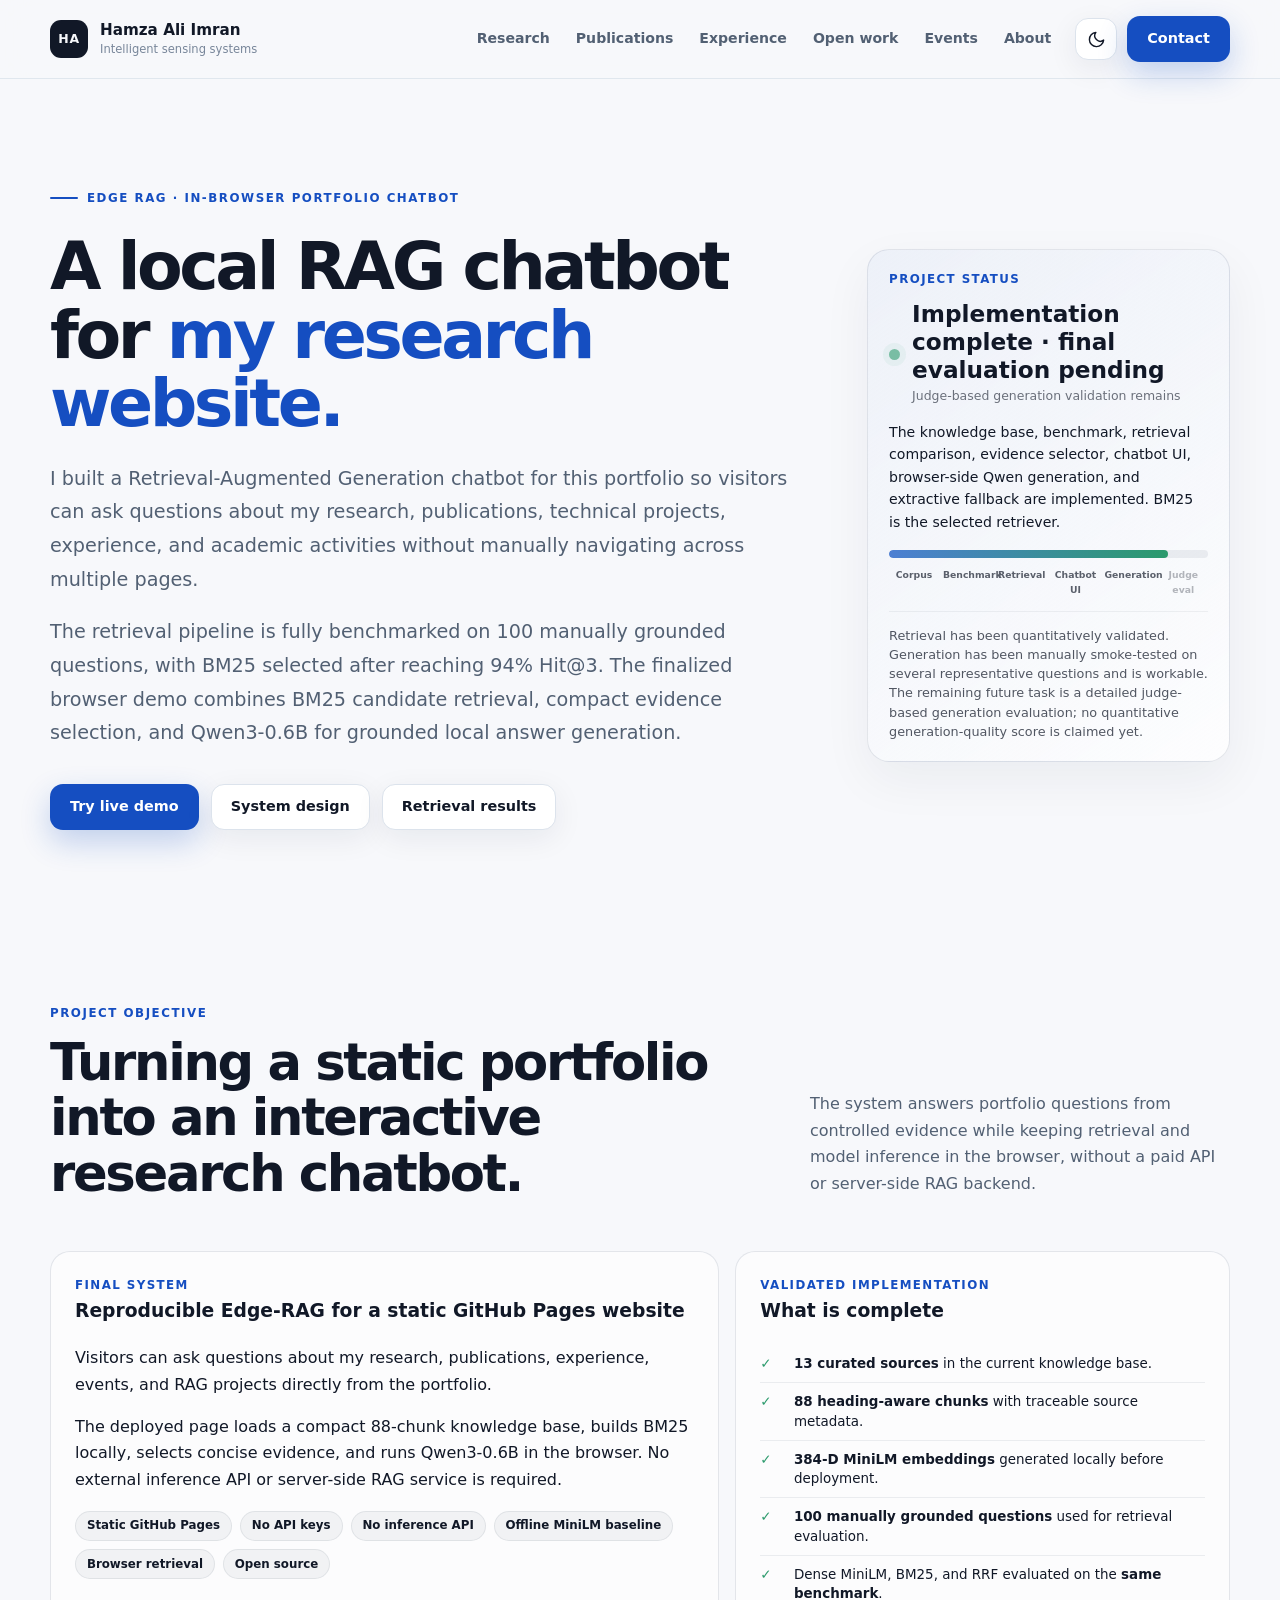
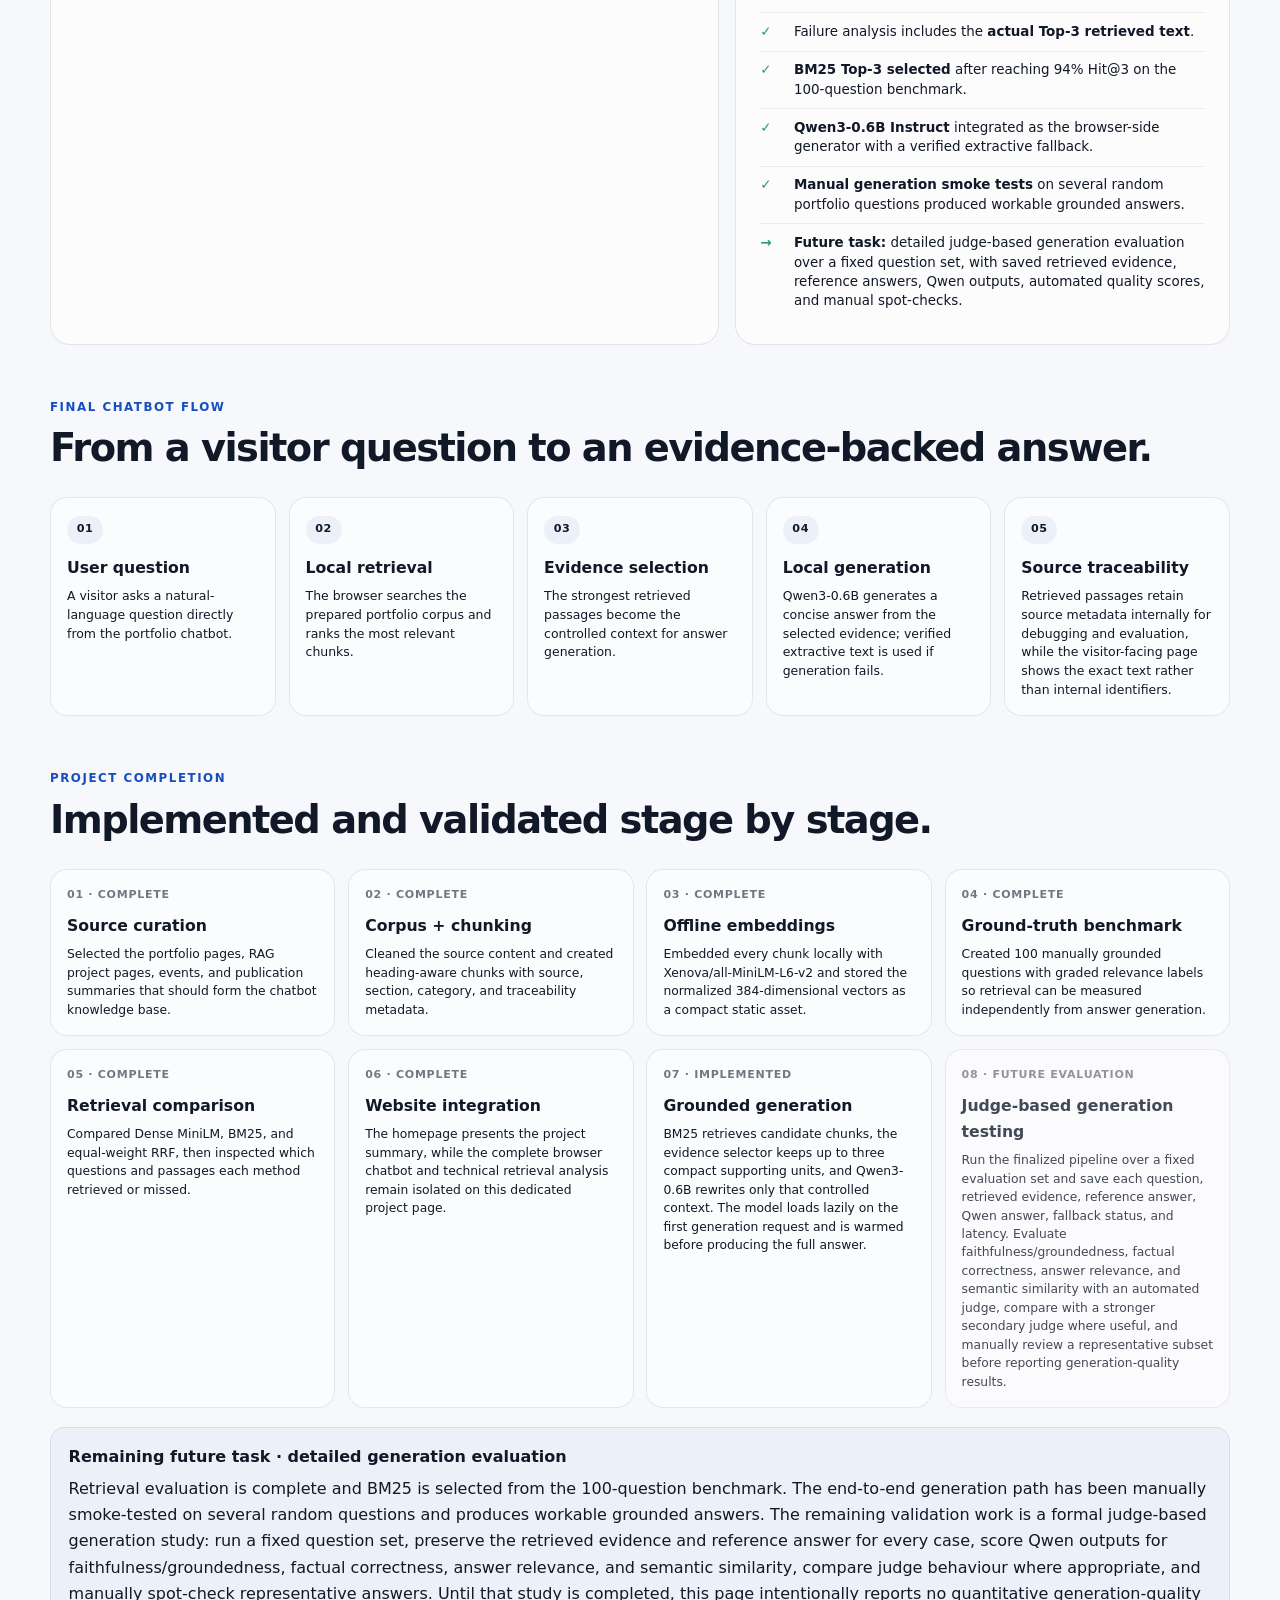
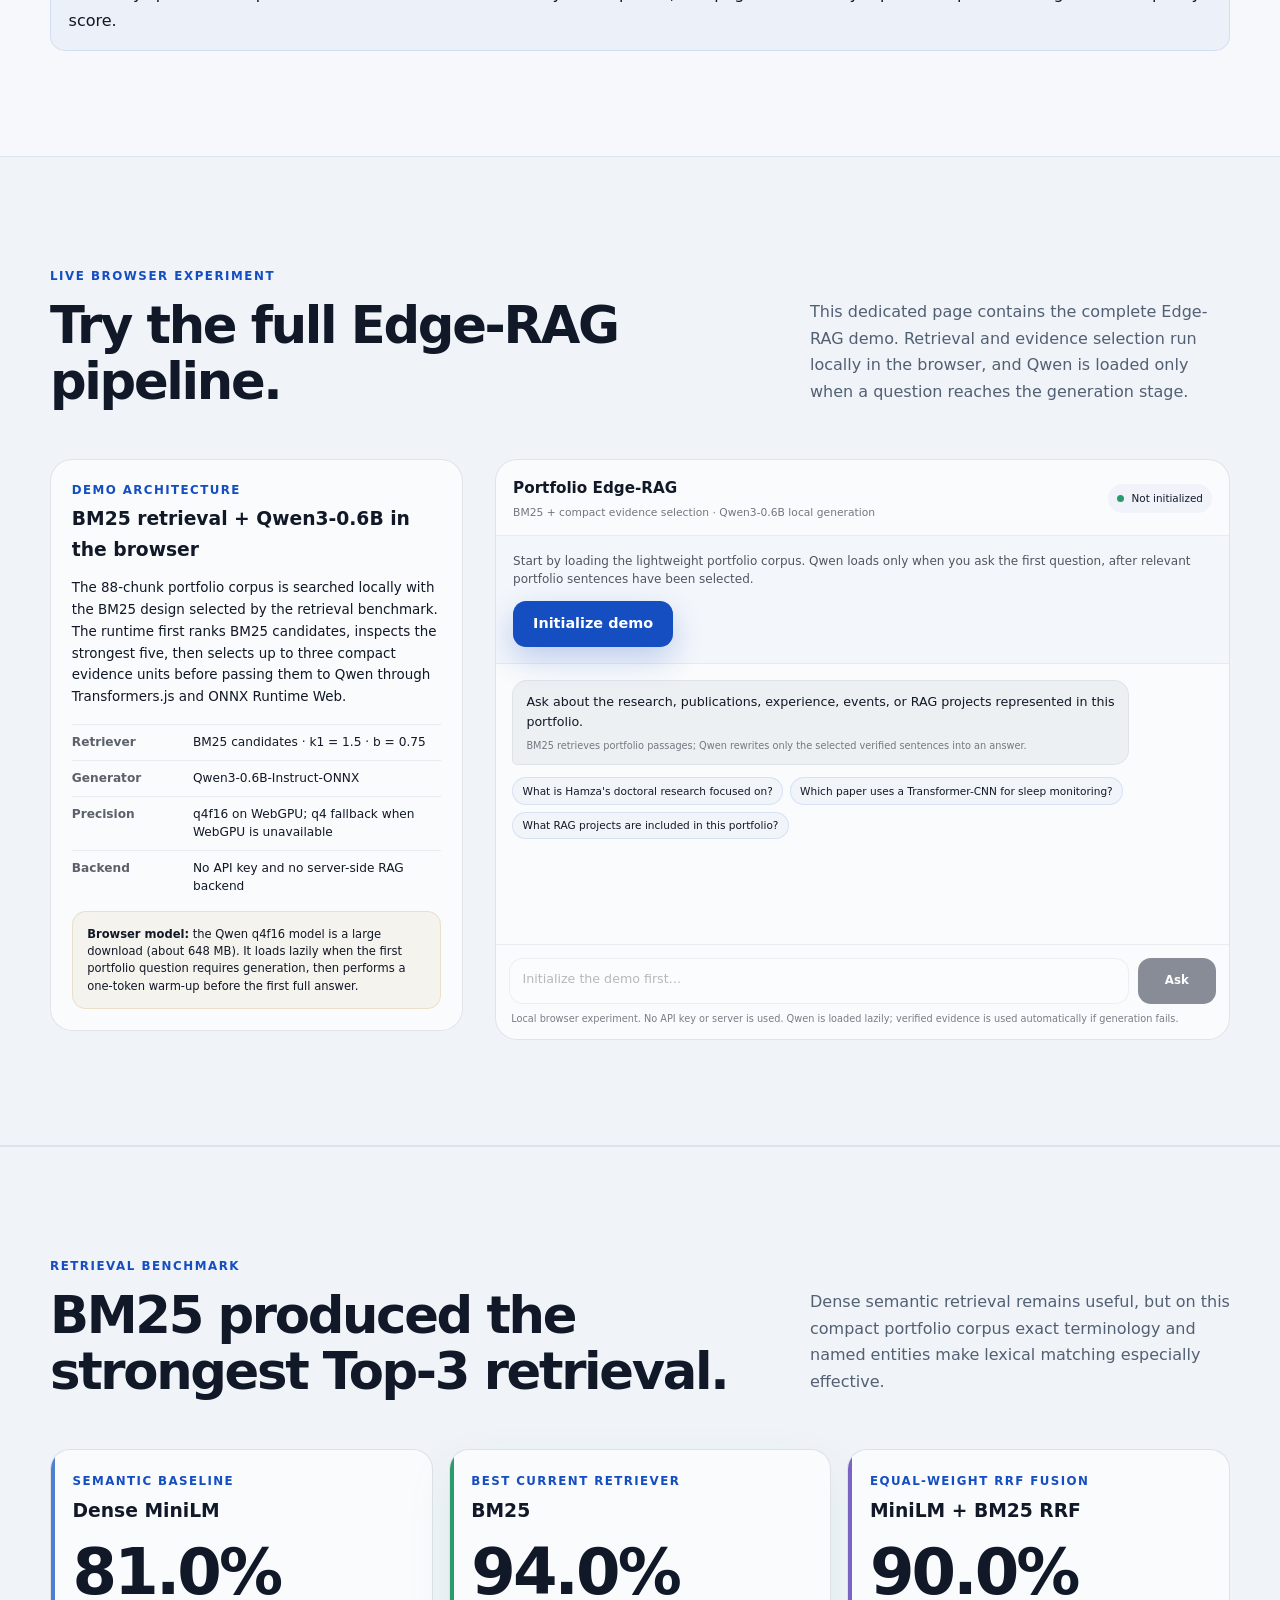
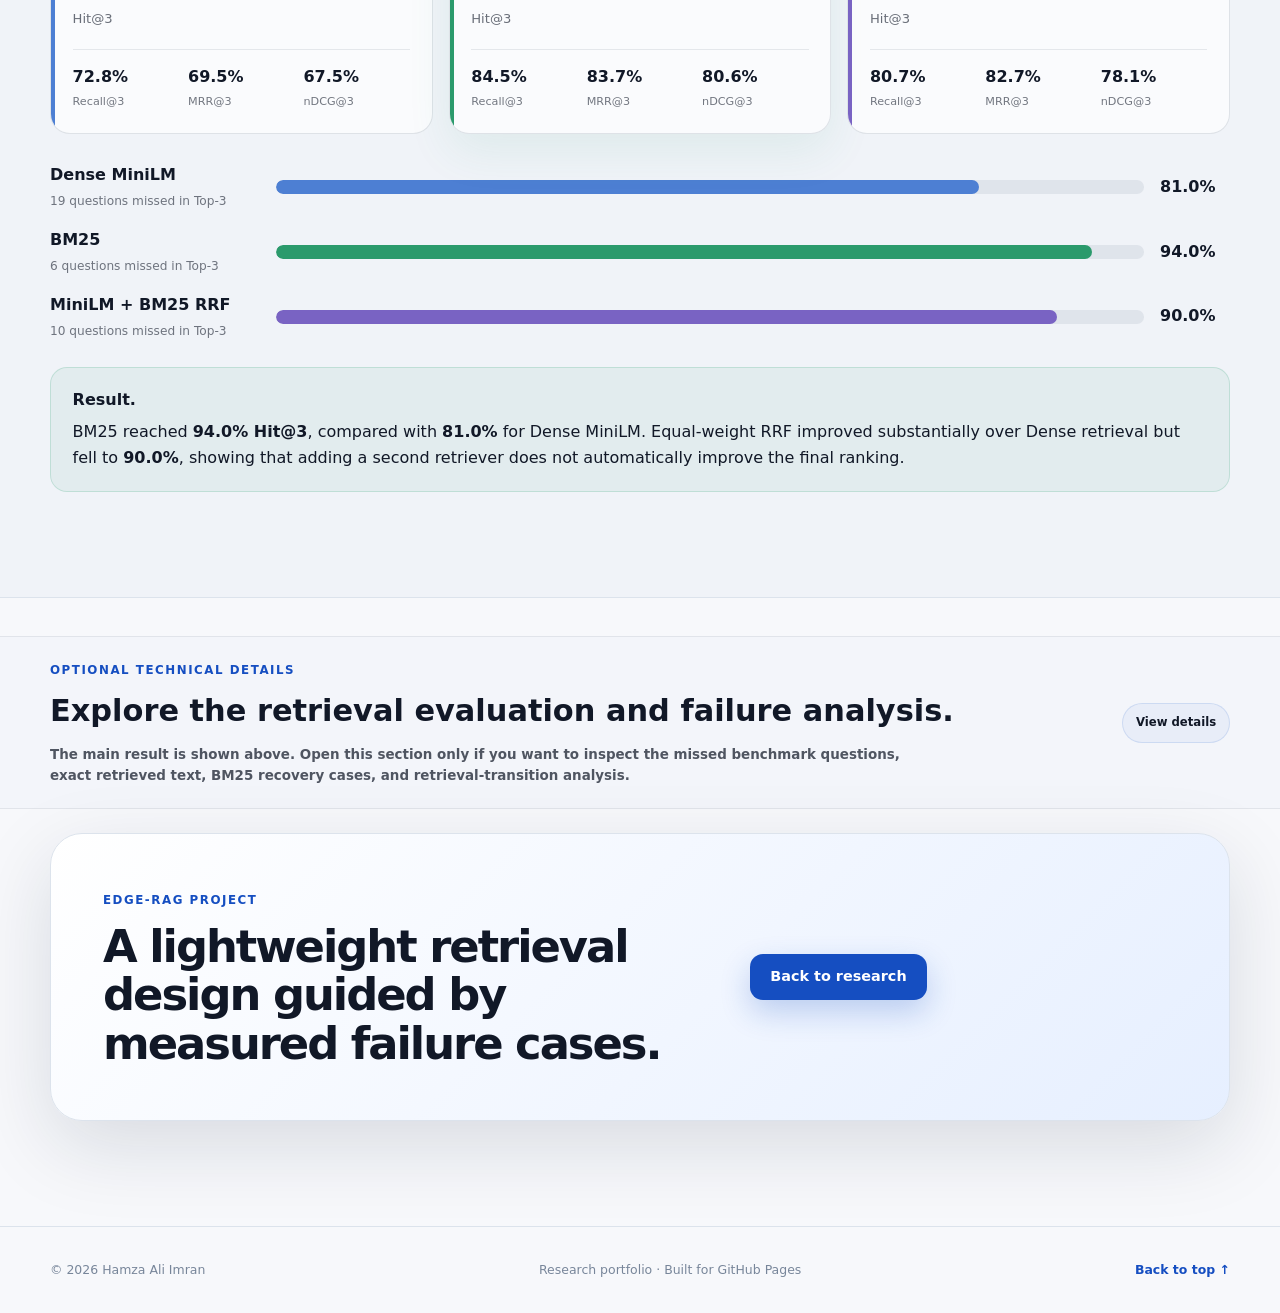
==== edge-rag-chatbot.html @ 43c34d1a "edgerag project added with data" ====
<!doctype html>
<html lang="en" data-theme="light">
<head>
  <meta charset="utf-8">
  <meta name="viewport" content="width=device-width, initial-scale=1">

  <title>Edge-RAG Portfolio Chatbot — Hamza Ali Imran</title>
  <meta name="description" content="A browser-local Edge-RAG portfolio chatbot using evaluated BM25 retrieval, compact evidence selection, and Qwen3-0.6B generation.">
  <meta name="author" content="Hamza Ali Imran">
  <meta name="theme-color" content="#f7f8fb">

  <link rel="stylesheet" href="assets/style.css">

  <script>
    (function () {
      try {
        const saved = localStorage.getItem('portfolio-theme');
        const preferred = window.matchMedia('(prefers-color-scheme: dark)').matches ? 'dark' : 'light';
        document.documentElement.dataset.theme = saved || preferred;
      } catch (_) {}
    })();
  </script>

  <style>
    .eval-hero {
      padding-top: clamp(4.5rem, 8vw, 7rem);
      padding-bottom: clamp(3rem, 5vw, 5rem);
    }

    .eval-hero-grid {
      display: grid;
      grid-template-columns: minmax(0, 1.4fr) minmax(250px, .6fr);
      gap: clamp(2rem, 5vw, 5rem);
      align-items: end;
    }

    .eval-hero h1 {
      max-width: 900px;
    }

    .snapshot-card {
      padding: 1.4rem;
      border: 1px solid rgba(112,125,145,.2);
      border-radius: 22px;
      background: rgba(255,255,255,.6);
    }

    [data-theme="dark"] .snapshot-card,
    [data-theme="dark"] .eval-card,
    [data-theme="dark"] .miss-card,
    [data-theme="dark"] .transition-card {
      background: rgba(255,255,255,.035);
      border-color: rgba(255,255,255,.1);
    }

    .snapshot-card strong {
      display: block;
      font-size: clamp(2.5rem, 5vw, 4.2rem);
      line-height: 1;
      margin: .45rem 0;
    }

    .snapshot-card p {
      margin-bottom: 0;
    }

    .eval-grid {
      display: grid;
      grid-template-columns: repeat(3, minmax(0, 1fr));
      gap: 1rem;
      margin-top: 1.5rem;
    }

    .eval-card {
      position: relative;
      padding: 1.35rem;
      border: 1px solid rgba(112,125,145,.2);
      border-radius: 20px;
      background: rgba(255,255,255,.67);
      overflow: hidden;
    }

    .eval-card::before {
      content: "";
      position: absolute;
      left: 0;
      top: 0;
      bottom: 0;
      width: 4px;
      background: var(--accent);
    }

    .eval-card.best-system {
      box-shadow: 0 18px 45px rgba(43,154,108,.09);
    }

    .eval-card h3 {
      margin: .3rem 0 .85rem;
    }

    .main-score {
      font-size: clamp(2.6rem, 5vw, 4.2rem);
      line-height: 1;
      font-weight: 800;
      letter-spacing: -.045em;
    }

    .main-score-label {
      margin-top: .25rem;
      font-size: .82rem;
      opacity: .62;
    }

    .mini-metrics {
      display: grid;
      grid-template-columns: repeat(3, 1fr);
      gap: .55rem;
      margin-top: 1.2rem;
      padding-top: .85rem;
      border-top: 1px solid rgba(112,125,145,.16);
    }

    .mini-metrics strong,
    .mini-metrics span {
      display: block;
    }

    .mini-metrics span {
      margin-top: .15rem;
      font-size: .7rem;
      opacity: .58;
    }

    .result-bars {
      margin-top: 1.8rem;
      display: grid;
      gap: 1rem;
    }

    .result-bar-row {
      display: grid;
      grid-template-columns: 210px 1fr 70px;
      gap: 1rem;
      align-items: center;
    }

    .result-bar-row > div:first-child strong,
    .result-bar-row > div:first-child span {
      display: block;
    }

    .result-bar-row > div:first-child span {
      font-size: .76rem;
      opacity: .58;
      margin-top: .15rem;
    }

    .result-track {
      height: 14px;
      border-radius: 999px;
      overflow: hidden;
      background: rgba(112,125,145,.13);
    }

    .result-fill {
      height: 100%;
      border-radius: inherit;
    }

    .finding {
      margin-top: 1.6rem;
      padding: 1.2rem 1.35rem;
      border-radius: 17px;
      background: rgba(43,154,108,.07);
      border: 1px solid rgba(43,154,108,.18);
    }

    .finding strong {
      display: block;
      margin-bottom: .35rem;
    }

    .miss-grid {
      display: grid;
      grid-template-columns: repeat(3, minmax(0, 1fr));
      gap: 1rem;
      margin-top: 1.5rem;
    }

    .miss-card {
      border: 1px solid rgba(112,125,145,.18);
      border-radius: 18px;
      padding: 1.15rem;
      background: rgba(255,255,255,.58);
    }

    .miss-card h3 {
      margin: .2rem 0 .25rem;
    }

    .miss-count {
      font-size: 2.2rem;
      font-weight: 800;
      line-height: 1;
      margin: .5rem 0;
    }

    details {
      margin-top: .9rem;
    }

    summary {
      cursor: pointer;
      font-weight: 700;
      font-size: .84rem;
    }

    .question-list {
      list-style: none;
      margin: .85rem 0 0;
      padding: 0;
    }

    .question-list li {
      display: grid;
      grid-template-columns: 48px 1fr;
      gap: .55rem;
      padding: .65rem 0;
      border-top: 1px solid rgba(112,125,145,.14);
      font-size: .8rem;
      line-height: 1.45;
    }

    .qid {
      font-weight: 800;
      opacity: .68;
    }

    .transition-grid {
      display: grid;
      grid-template-columns: repeat(3, minmax(0, 1fr));
      gap: 1rem;
      margin-top: 1.5rem;
    }

    .transition-card {
      border: 1px solid rgba(112,125,145,.18);
      border-radius: 18px;
      padding: 1.2rem;
      background: rgba(255,255,255,.58);
    }

    .transition-card h3 {
      margin: .2rem 0 .35rem;
    }

    .transition-number {
      font-size: 2.4rem;
      font-weight: 800;
      line-height: 1;
      margin: .6rem 0;
    }

    .transition-card > p {
      font-size: .84rem;
    }

    .compact-list {
      list-style: none;
      margin: .9rem 0 0;
      padding: 0;
    }

    .compact-list li {
      padding: .62rem 0;
      border-top: 1px solid rgba(112,125,145,.14);
      font-size: .79rem;
      line-height: 1.42;
    }

    .compact-list .qid {
      display: inline-block;
      min-width: 46px;
    }

    .all-missed {
      margin-top: 1.2rem;
      padding: 1rem 1.15rem;
      border-radius: 16px;
      border: 1px solid rgba(190,70,80,.18);
      background: rgba(190,70,80,.055);
    }

    .all-missed strong {
      display: block;
      margin-bottom: .45rem;
    }

    @media (max-width: 950px) {
      .eval-hero-grid,
      .eval-grid,
      .miss-grid,
      .transition-grid {
        grid-template-columns: 1fr;
      }
    }

    @media (max-width: 700px) {
      .result-bar-row {
        grid-template-columns: 120px 1fr 58px;
        gap: .6rem;
      }

      .mini-metrics {
        grid-template-columns: 1fr 1fr 1fr;
      }
    }

    .project-overview-grid {
      display: grid;
      grid-template-columns: minmax(0, 1.25fr) minmax(280px, .75fr);
      gap: 1rem;
      margin-top: 1.5rem;
    }

    .project-overview-card,
    .project-status-card {
      border: 1px solid rgba(112,125,145,.18);
      border-radius: 20px;
      padding: 1.3rem;
      background: rgba(255,255,255,.6);
    }

    [data-theme="dark"] .project-overview-card,
    [data-theme="dark"] .project-status-card,
    [data-theme="dark"] .workflow-step {
      background: rgba(255,255,255,.035);
      border-color: rgba(255,255,255,.1);
    }

    .project-overview-card h3,
    .project-status-card h3 {
      margin-top: .15rem;
    }

    .project-tags {
      display: flex;
      flex-wrap: wrap;
      gap: .45rem;
      margin-top: 1rem;
    }

    .project-tags span {
      padding: .38rem .62rem;
      border-radius: 999px;
      background: rgba(112,125,145,.09);
      border: 1px solid rgba(112,125,145,.13);
      font-size: .76rem;
      font-weight: 700;
    }

    .architecture-flow {
      display: grid;
      gap: .7rem;
      margin-top: 1rem;
    }

    .architecture-flow div {
      display: grid;
      grid-template-columns: 28px 1fr;
      gap: .7rem;
      align-items: start;
    }

    .architecture-flow span:first-child {
      display: grid;
      place-items: center;
      width: 28px;
      height: 28px;
      border-radius: 50%;
      background: rgba(77,127,211,.10);
      font-size: .75rem;
      font-weight: 800;
    }

    .architecture-flow strong,
    .architecture-flow small {
      display: block;
    }

    .architecture-flow small {
      margin-top: .15rem;
      opacity: .62;
      line-height: 1.45;
    }

    .workflow {
      display: grid;
      grid-template-columns: repeat(5, minmax(0, 1fr));
      gap: .75rem;
      margin-top: 1.5rem;
    }

    .workflow-step {
      position: relative;
      border: 1px solid rgba(112,125,145,.17);
      border-radius: 17px;
      padding: 1rem;
      background: rgba(255,255,255,.55);
      min-height: 150px;
    }

    .workflow-step .step-no {
      display: block;
      margin-bottom: .65rem;
      font-size: .72rem;
      font-weight: 800;
      letter-spacing: .07em;
      text-transform: uppercase;
      opacity: .55;
    }

    .workflow-step h3 {
      margin: 0 0 .45rem;
      font-size: 1rem;
    }

    .workflow-step p {
      margin: 0;
      font-size: .79rem;
      line-height: 1.5;
    }

    .workflow-step.current {
      border-color: rgba(43,154,108,.35);
      box-shadow: 0 12px 30px rgba(43,154,108,.06);
    }

    .status-list {
      list-style: none;
      padding: 0;
      margin: 1rem 0 0;
    }

    .status-list li {
      display: grid;
      grid-template-columns: 24px 1fr;
      gap: .6rem;
      padding: .55rem 0;
      border-top: 1px solid rgba(112,125,145,.13);
      font-size: .84rem;
      line-height: 1.45;
    }

    .status-list li:first-child {
      border-top: 0;
    }

    .status-check {
      font-weight: 800;
      color: #2b9a6c;
    }

    .next-step-note {
      margin-top: 1.2rem;
      padding: 1rem 1.1rem;
      border-radius: 15px;
      background: rgba(77,127,211,.06);
      border: 1px solid rgba(77,127,211,.16);
    }

    .next-step-note strong {
      display: block;
      margin-bottom: .3rem;
    }

    @media (max-width: 1000px) {
      .project-overview-grid {
        grid-template-columns: 1fr;
      }

      .workflow {
        grid-template-columns: 1fr 1fr;
      }
    }

    @media (max-width: 650px) {
      .workflow {
        grid-template-columns: 1fr;
      }
    }


    .question-analysis-item {
      display: block !important;
      padding: .75rem 0 !important;
    }

    .question-line {
      display: grid;
      grid-template-columns: 48px minmax(0, 1fr);
      gap: .55rem;
      align-items: start;
    }

    .retrieval-detail {
      margin: .55rem 0 0 48px;
    }

    .retrieval-detail > summary {
      font-size: .76rem;
      font-weight: 700;
      opacity: .72;
    }

    .retrieval-method-grid {
      display: grid;
      grid-template-columns: repeat(3, minmax(0, 1fr));
      gap: .55rem;
      margin-top: .65rem;
    }

    .retrieval-method {
      min-width: 0;
      padding: .65rem;
      border-radius: 12px;
      border: 1px solid rgba(112,125,145,.14);
      background: rgba(112,125,145,.035);
    }

    .retrieval-method > strong {
      display: block;
      margin-bottom: .35rem;
      font-size: .73rem;
    }

    .retrieved-row {
      display: grid;
      grid-template-columns: 24px minmax(0, 1fr);
      gap: .38rem;
      padding: .46rem 0;
      border-top: 1px solid rgba(112,125,145,.11);
      font-size: .69rem;
      line-height: 1.35;
    }

    .retrieved-row:first-of-type {
      border-top: 0;
    }

    .retrieved-row.relevant-chunk {
      background: rgba(43,154,108,.06);
      border-radius: 8px;
      padding-left: .3rem;
      padding-right: .3rem;
    }

    .retrieved-rank {
      font-weight: 800;
      opacity: .52;
    }

    .retrieved-row code {
      display: block;
      overflow-wrap: anywhere;
      font-family: ui-monospace, SFMono-Regular, Menlo, Monaco, Consolas, monospace;
      font-size: .67rem;
    }

    .retrieved-source {
      display: block;
      margin-top: .15rem;
      opacity: .55;
    }

    .chunk-relevance {
      grid-column: 2;
      display: block;
      margin-top: .18rem;
      color: #25855e;
      font-weight: 700;
      font-size: .64rem;
    }

    .chunk-not-relevant {
      color: inherit;
      opacity: .45;
      font-weight: 500;
    }

    [data-theme="dark"] .chunk-relevance:not(.chunk-not-relevant) {
      color: #78d5a7;
    }

    @media (max-width: 850px) {
      .retrieval-method-grid {
        grid-template-columns: 1fr;
      }
    }

    @media (max-width: 600px) {
      .retrieval-detail {
        margin-left: 0;
      }

      .question-line {
        grid-template-columns: 42px minmax(0, 1fr);
      }
    }


    /* Chatbot project overview: intentionally spacious to avoid overlap */
    .project-summary-grid {
      display: grid;
      grid-template-columns: minmax(0, 1.15fr) minmax(0, .85fr);
      gap: 1rem;
      margin-top: 1.5rem;
      align-items: stretch;
    }

    .project-summary-card {
      min-width: 0;
      overflow: hidden;
      border: 1px solid rgba(112,125,145,.18);
      border-radius: 20px;
      padding: clamp(1.15rem, 2vw, 1.5rem);
      background: rgba(255,255,255,.6);
    }

    [data-theme="dark"] .project-summary-card,
    [data-theme="dark"] .chatbot-flow-step,
    [data-theme="dark"] .progress-stage {
      background: rgba(255,255,255,.035);
      border-color: rgba(255,255,255,.1);
    }

    .project-summary-card h3,
    .project-summary-card p,
    .project-summary-card li,
    .chatbot-flow-step h3,
    .chatbot-flow-step p,
    .progress-stage h3,
    .progress-stage p {
      overflow-wrap: anywhere;
    }

    .chatbot-tags {
      display: flex !important;
      flex-wrap: wrap !important;
      align-items: flex-start;
      gap: .5rem !important;
      margin-top: 1.1rem;
      width: 100%;
    }

    .chatbot-tags span {
      display: inline-flex !important;
      width: auto !important;
      max-width: 100%;
      white-space: normal !important;
      overflow-wrap: anywhere;
      line-height: 1.25;
      padding: .42rem .68rem;
      border-radius: 999px;
      font-size: .74rem;
      font-weight: 700;
      background: rgba(112,125,145,.08);
      border: 1px solid rgba(112,125,145,.14);
    }

    .chatbot-flow-heading,
    .progress-heading {
      margin-top: 3rem;
    }

    .chatbot-flow {
      display: grid;
      grid-template-columns: repeat(5, minmax(0, 1fr));
      gap: .8rem;
      margin-top: 1.4rem;
    }

    .chatbot-flow-step {
      min-width: 0;
      border: 1px solid rgba(112,125,145,.17);
      border-radius: 17px;
      padding: 1rem;
      background: rgba(255,255,255,.55);
    }

    .flow-number {
      display: inline-flex;
      align-items: center;
      justify-content: center;
      min-width: 36px;
      height: 28px;
      padding: 0 .45rem;
      margin-bottom: .7rem;
      border-radius: 999px;
      background: rgba(77,127,211,.09);
      font-size: .7rem;
      font-weight: 800;
      letter-spacing: .05em;
    }

    .chatbot-flow-step h3 {
      margin: 0 0 .4rem;
      font-size: .98rem;
    }

    .chatbot-flow-step p {
      margin: 0;
      font-size: .78rem;
      line-height: 1.5;
    }

    .progress-timeline {
      display: grid;
      grid-template-columns: repeat(4, minmax(0, 1fr));
      gap: .8rem;
      margin-top: 1.4rem;
    }

    .progress-stage {
      min-width: 0;
      border: 1px solid rgba(112,125,145,.17);
      border-radius: 17px;
      padding: 1rem;
      background: rgba(255,255,255,.55);
    }

    .progress-stage > span {
      display: block;
      margin-bottom: .55rem;
      font-size: .69rem;
      font-weight: 800;
      letter-spacing: .065em;
      text-transform: uppercase;
      opacity: .58;
    }

    .progress-stage h3 {
      margin: 0 0 .4rem;
      font-size: .98rem;
    }

    .progress-stage p {
      margin: 0;
      font-size: .77rem;
      line-height: 1.5;
    }

    .progress-stage.current {
      border-color: rgba(43,154,108,.38);
      box-shadow: 0 12px 30px rgba(43,154,108,.06);
    }

    .progress-stage.current > span {
      color: #27895f;
      opacity: 1;
    }

    .progress-stage.next {
      opacity: .78;
    }

    @media (max-width: 1100px) {
      .chatbot-flow {
        grid-template-columns: repeat(3, minmax(0, 1fr));
      }

      .progress-timeline {
        grid-template-columns: repeat(2, minmax(0, 1fr));
      }
    }

    @media (max-width: 850px) {
      .project-summary-grid {
        grid-template-columns: 1fr;
      }

      .chatbot-flow {
        grid-template-columns: 1fr 1fr;
      }
    }

    @media (max-width: 580px) {
      .chatbot-flow,
      .progress-timeline {
        grid-template-columns: 1fr;
      }
    }


    .retrieved-context {
      grid-column: 2;
      margin-top: .35rem;
      padding: .6rem .65rem;
      border-radius: 9px;
      background: rgba(112,125,145,.055);
      border: 1px solid rgba(112,125,145,.10);
    }

    .retrieved-heading {
      display: block;
      margin-bottom: .15rem;
      font-size: .69rem;
      font-weight: 800;
      line-height: 1.35;
    }

    .retrieved-title {
      display: block;
      margin-bottom: .4rem;
      font-size: .62rem;
      opacity: .52;
      line-height: 1.35;
    }

    .retrieved-text {
      margin: 0;
      font-size: .69rem;
      line-height: 1.5;
      opacity: .82;
      overflow-wrap: anywhere;
    }

    .relevant-chunk .retrieved-context {
      background: rgba(43,154,108,.075);
      border-color: rgba(43,154,108,.16);
    }

    @media (max-width: 600px) {
      .retrieved-context {
        grid-column: 1 / -1;
      }
    }


    /* ---------------------------------------------------------
       Polished hero status panel
       --------------------------------------------------------- */
    .chatbot-status-panel {
      min-width: 0;
      align-self: stretch;
      display: flex;
      flex-direction: column;
      justify-content: center;
      padding: clamp(1.25rem, 2.2vw, 1.65rem);
      border: 1px solid rgba(112,125,145,.18);
      border-radius: 22px;
      background:
        linear-gradient(
          145deg,
          rgba(77,127,211,.055),
          rgba(255,255,255,.72)
        );
      box-shadow: 0 18px 50px rgba(18,29,48,.055);
    }

    [data-theme="dark"] .chatbot-status-panel {
      background:
        linear-gradient(
          145deg,
          rgba(77,127,211,.08),
          rgba(255,255,255,.025)
        );
      border-color: rgba(255,255,255,.1);
      box-shadow: none;
    }

    .chatbot-status-heading {
      display: flex;
      align-items: center;
      gap: .75rem;
      margin: .65rem 0 .9rem;
    }

    .chatbot-status-heading strong,
    .chatbot-status-heading span {
      display: block;
    }

    .chatbot-status-heading strong {
      font-size: clamp(1.15rem, 2vw, 1.45rem);
      line-height: 1.2;
    }

    .chatbot-status-heading span {
      margin-top: .15rem;
      font-size: .78rem;
      opacity: .6;
    }

    .status-dot {
      flex: 0 0 auto;
      width: 11px;
      height: 11px;
      border-radius: 50%;
      background: #2b9a6c;
      box-shadow: 0 0 0 6px rgba(43,154,108,.10);
    }

    .chatbot-status-panel > p {
      margin: 0;
      font-size: .88rem;
      line-height: 1.6;
    }

    .status-progress {
      height: 8px;
      margin-top: 1.05rem;
      border-radius: 999px;
      overflow: hidden;
      background: rgba(112,125,145,.12);
    }

    .status-progress-fill {
      display: block;
      width: 62%;
      height: 100%;
      border-radius: inherit;
      background: linear-gradient(90deg, #4d7fd3, #2b9a6c);
    }

    .status-route {
      display: grid;
      grid-template-columns: repeat(6, minmax(0, 1fr));
      gap: .25rem;
      margin-top: .55rem;
      font-size: .62rem;
      font-weight: 700;
      text-align: center;
      opacity: .68;
    }

    .status-route .status-next {
      opacity: .45;
    }

    .status-next-copy {
      margin-top: .85rem !important;
      padding-top: .85rem;
      border-top: 1px solid rgba(112,125,145,.14);
      font-size: .8rem !important;
      opacity: .72;
    }

    /* ---------------------------------------------------------
       Readable retrieval traces
       --------------------------------------------------------- */

    /* Let method blocks use the full page width rather than
       squeezing three long chunks into three tiny columns. */
    .retrieval-method-grid {
      display: grid !important;
      grid-template-columns: 1fr !important;
      gap: .9rem !important;
      margin-top: .8rem !important;
    }

    .retrieval-method {
      padding: 1rem 1.05rem !important;
      border-radius: 15px !important;
    }

    .retrieval-method > strong {
      font-size: .86rem !important;
      margin-bottom: .6rem !important;
    }

    /* Each rank becomes a spacious horizontal evidence card. */
    .retrieved-row {
      display: grid !important;
      grid-template-columns: 34px minmax(0, 1fr) auto !important;
      column-gap: .7rem !important;
      row-gap: .25rem !important;
      padding: .8rem 0 !important;
      font-size: .76rem !important;
      align-items: start !important;
    }

    .retrieved-rank {
      grid-column: 1;
      grid-row: 1 / span 3;
      display: flex;
      align-items: flex-start;
      justify-content: center;
      font-size: .78rem;
      padding-top: .05rem;
    }

    .retrieved-row > div:not(.retrieved-context) {
      grid-column: 2;
      min-width: 0;
    }

    .retrieved-row > .chunk-relevance {
      grid-column: 3 !important;
      grid-row: 1 !important;
      margin: 0 !important;
      white-space: nowrap;
      align-self: start;
      font-size: .67rem !important;
    }

    .retrieved-context {
      grid-column: 2 / 4 !important;
      width: 100%;
      margin-top: .25rem !important;
      padding: .8rem .9rem !important;
      border-radius: 11px !important;
    }

    .retrieved-heading {
      font-size: .82rem !important;
      margin-bottom: .16rem !important;
    }

    .retrieved-title {
      font-size: .68rem !important;
      margin-bottom: .5rem !important;
    }

    .retrieved-text {
      max-width: none !important;
      font-size: .82rem !important;
      line-height: 1.65 !important;
      opacity: .9 !important;
      letter-spacing: .002em;
    }

    .retrieved-row code {
      font-size: .72rem !important;
      line-height: 1.4;
    }

    .retrieved-source {
      font-size: .66rem;
      margin-top: .18rem !important;
    }

    /* The retrieval expansion itself should have breathing room. */
    .retrieval-detail {
      margin-top: .7rem !important;
    }

    .retrieval-detail > summary {
      display: inline-flex;
      align-items: center;
      gap: .35rem;
      padding: .42rem .62rem;
      border-radius: 999px;
      background: rgba(77,127,211,.06);
      border: 1px solid rgba(77,127,211,.13);
      font-size: .73rem !important;
      opacity: .82 !important;
    }

    .question-analysis-item {
      padding: .95rem 0 !important;
    }

    .question-line {
      line-height: 1.5;
    }

    /* Make the failure-analysis cards wider on desktop,
       because they contain long evidence traces. */
    .miss-grid,
    .transition-grid {
      grid-template-columns: 1fr !important;
      gap: 1rem !important;
    }

    .miss-card,
    .transition-card {
      padding: 1.25rem 1.35rem !important;
    }

    /* The initial three result cards stay three-column;
       only detailed evidence switches to full width. */

    @media (max-width: 900px) {
      .chatbot-status-panel {
        margin-top: .5rem;
      }

      .status-route {
        font-size: .58rem;
      }
    }

    @media (max-width: 680px) {
      .retrieved-row {
        grid-template-columns: 30px minmax(0, 1fr) !important;
      }

      .retrieved-row > .chunk-relevance {
        grid-column: 2 !important;
        grid-row: auto !important;
        white-space: normal;
      }

      .retrieved-context {
        grid-column: 1 / -1 !important;
      }

      .status-route {
        grid-template-columns: 1fr;
        text-align: left;
        gap: .15rem;
      }
    }


    /* Hero rendering fix: keep status panel inside the portfolio shell/grid */
    .eval-hero-grid {
      grid-template-columns: minmax(0, 1.35fr) minmax(320px, .65fr) !important;
      align-items: center !important;
    }

    .chatbot-status-panel {
      width: 100%;
      max-width: 430px;
      justify-self: end;
      align-self: center;
      padding: 1.25rem 1.3rem;
    }

    .chatbot-status-panel .status-route {
      font-size: .58rem;
    }

    .chatbot-status-panel .status-next-copy {
      line-height: 1.5;
    }

    @media (max-width: 950px) {
      .eval-hero-grid {
        grid-template-columns: 1fr !important;
      }

      .chatbot-status-panel {
        width: 100%;
        max-width: none;
        justify-self: stretch;
        margin-top: .75rem;
      }
    }


    /* ---------------------------------------------------------
       BM25 gain audit
       --------------------------------------------------------- */
    .bm25-transition-summary {
      display: grid;
      grid-template-columns: repeat(4, minmax(0, 1fr));
      gap: .8rem;
      margin-top: 1.4rem;
    }

    .bm25-transition-summary > div {
      padding: 1rem 1.05rem;
      border-radius: 16px;
      border: 1px solid rgba(112,125,145,.16);
      background: rgba(112,125,145,.04);
    }

    .bm25-transition-summary strong,
    .bm25-transition-summary span {
      display: block;
    }

    .bm25-transition-summary strong {
      font-size: clamp(1.8rem, 3vw, 2.7rem);
      line-height: 1;
    }

    .bm25-transition-summary span {
      margin-top: .35rem;
      font-size: .78rem;
      opacity: .65;
    }

    .bm25-transition-summary .positive {
      border-color: rgba(43,154,108,.28);
      background: rgba(43,154,108,.055);
    }

    .bm25-transition-summary .negative {
      border-color: rgba(190,70,80,.22);
      background: rgba(190,70,80,.045);
    }

    .bm25-net-gain {
      margin-top: 1rem;
      padding: 1rem 1.15rem;
      border-radius: 16px;
      border: 1px solid rgba(43,154,108,.20);
      background: rgba(43,154,108,.055);
    }

    .bm25-net-gain > strong {
      display: block;
      margin-bottom: .35rem;
      font-size: 1rem;
    }

    .bm25-net-gain p {
      margin: 0;
      font-size: .84rem;
      line-height: 1.55;
    }

    .bm25-audit-heading {
      margin-top: 2.5rem;
    }

    .bm25-audit-list {
      display: grid;
      gap: .9rem;
      margin-top: 1.25rem;
    }

    .bm25-audit-item {
      border: 1px solid rgba(112,125,145,.17);
      border-radius: 18px;
      padding: 1.15rem 1.2rem;
      background: rgba(255,255,255,.55);
    }

    [data-theme="dark"] .bm25-audit-item {
      background: rgba(255,255,255,.025);
      border-color: rgba(255,255,255,.09);
    }

    .bm25-audit-question {
      display: grid;
      grid-template-columns: 48px minmax(0, 1fr);
      gap: .7rem;
      align-items: start;
    }

    .bm25-audit-question h3 {
      margin: 0;
      font-size: .98rem;
      line-height: 1.4;
    }

    .bm25-audit-question > div > span {
      display: block;
      margin-top: .2rem;
      font-size: .72rem;
      opacity: .58;
    }

    .bm25-audit-comparison {
      display: grid;
      grid-template-columns: 1fr 1fr;
      gap: .65rem;
      margin: .85rem 0;
    }

    .bm25-audit-comparison > div {
      min-width: 0;
      padding: .7rem .8rem;
      border-radius: 12px;
    }

    .bm25-audit-comparison strong,
    .bm25-audit-comparison span {
      display: block;
    }

    .bm25-audit-comparison strong {
      font-size: .76rem;
    }

    .bm25-audit-comparison span {
      margin-top: .22rem;
      font-size: .67rem;
      line-height: 1.4;
      opacity: .63;
      overflow-wrap: anywhere;
    }

    .audit-dense-miss {
      background: rgba(190,70,80,.045);
      border: 1px solid rgba(190,70,80,.14);
    }

    .audit-bm25-hit {
      background: rgba(43,154,108,.06);
      border: 1px solid rgba(43,154,108,.17);
    }

    .bm25-evidence {
      padding: .9rem 1rem;
      border-radius: 13px;
      background: rgba(43,154,108,.055);
      border: 1px solid rgba(43,154,108,.15);
    }

    .bm25-evidence-meta {
      display: flex;
      flex-wrap: wrap;
      gap: .55rem;
      align-items: center;
      margin-bottom: .55rem;
    }

    .bm25-evidence-meta code {
      font-size: .72rem;
    }

    .bm25-evidence-meta span {
      font-size: .67rem;
      opacity: .55;
    }

    .bm25-evidence > strong {
      display: block;
      margin-bottom: .35rem;
      font-size: .82rem;
    }

    .bm25-evidence > p {
      margin: 0;
      font-size: .81rem;
      line-height: 1.62;
    }

    @media (max-width: 850px) {
      .bm25-transition-summary {
        grid-template-columns: 1fr 1fr;
      }

      .bm25-audit-comparison {
        grid-template-columns: 1fr;
      }
    }

    @media (max-width: 520px) {
      .bm25-transition-summary {
        grid-template-columns: 1fr;
      }
    }

  </style>

  <style>
    /* =========================================================
       Edge-RAG live demo — isolated to this project page
       ========================================================= */
    .edge-demo-section {
      scroll-margin-top: 90px;
    }

    .edge-demo-layout {
      display: grid;
      grid-template-columns: minmax(0, .72fr) minmax(420px, 1.28fr);
      gap: clamp(1rem, 3vw, 2rem);
      align-items: start;
      margin-top: 1.5rem;
    }

    .edge-demo-info,
    .edge-demo-card {
      border: 1px solid rgba(112,125,145,.18);
      border-radius: 22px;
      background: rgba(255,255,255,.62);
    }

    [data-theme="dark"] .edge-demo-info,
    [data-theme="dark"] .edge-demo-card {
      background: rgba(255,255,255,.035);
      border-color: rgba(255,255,255,.10);
    }

    .edge-demo-info {
      padding: 1.3rem;
    }

    .edge-demo-info h3 {
      margin: .25rem 0 .7rem;
    }

    .edge-demo-info p {
      font-size: .84rem;
      line-height: 1.62;
    }

    .edge-demo-specs {
      display: grid;
      gap: .55rem;
      margin-top: 1rem;
    }

    .edge-demo-spec {
      display: grid;
      grid-template-columns: 110px 1fr;
      gap: .7rem;
      padding-top: .55rem;
      border-top: 1px solid rgba(112,125,145,.12);
      font-size: .76rem;
      line-height: 1.45;
    }

    .edge-demo-spec strong {
      opacity: .68;
    }

    .edge-demo-warning {
      margin-top: 1rem;
      padding: .85rem .9rem;
      border-radius: 14px;
      background: rgba(190,139,45,.07);
      border: 1px solid rgba(190,139,45,.18);
      font-size: .72rem;
      line-height: 1.5;
    }

    .edge-demo-card {
      overflow: hidden;
      min-height: 520px;
      display: grid;
      grid-template-rows: auto auto minmax(0, 1fr) auto;
    }

    .edge-demo-header {
      display: flex;
      align-items: center;
      justify-content: space-between;
      gap: 1rem;
      padding: 1rem 1.05rem .85rem;
      border-bottom: 1px solid rgba(112,125,145,.12);
    }

    .edge-demo-title strong,
    .edge-demo-title span {
      display: block;
    }

    .edge-demo-title strong {
      font-size: .95rem;
    }

    .edge-demo-title span {
      margin-top: .18rem;
      font-size: .67rem;
      opacity: .58;
    }

    .edge-demo-status {
      display: inline-flex;
      align-items: center;
      gap: .45rem;
      padding: .38rem .58rem;
      border-radius: 999px;
      background: rgba(77,127,211,.05);
      font-size: .65rem;
      white-space: nowrap;
    }

    .edge-demo-status-dot {
      width: 7px;
      height: 7px;
      border-radius: 50%;
      background: #2b9a6c;
    }

    .edge-demo-status[data-state="busy"] .edge-demo-status-dot {
      background: #d8a33f;
      animation: edge-demo-pulse 1.1s ease-in-out infinite;
    }

    .edge-demo-status[data-state="error"] .edge-demo-status-dot {
      background: #c95561;
    }

    @keyframes edge-demo-pulse {
      50% { opacity: .35; transform: scale(.82); }
    }

    .edge-demo-start {
      padding: 1rem 1.05rem;
      border-bottom: 1px solid rgba(112,125,145,.10);
      background: rgba(77,127,211,.035);
    }

    .edge-demo-start p {
      margin: 0 0 .8rem;
      font-size: .75rem;
      line-height: 1.5;
      opacity: .72;
    }

    .edge-demo-start[hidden] {
      display: none !important;
    }

    .edge-demo-messages {
      min-height: 280px;
      max-height: 470px;
      overflow-y: auto;
      padding: 1rem;
      scroll-behavior: smooth;
    }

    .edge-demo-message {
      max-width: 88%;
      margin-bottom: .78rem;
      padding: .72rem .82rem;
      border-radius: 15px;
      font-size: .79rem;
      line-height: 1.55;
      overflow-wrap: anywhere;
    }

    .edge-demo-message.assistant {
      margin-right: auto;
      background: rgba(89,105,130,.075);
      border: 1px solid rgba(89,105,130,.09);
      border-bottom-left-radius: 5px;
    }

    .edge-demo-message.user {
      margin-left: auto;
      background: #172033;
      color: #fff;
      border-bottom-right-radius: 5px;
    }

    [data-theme="dark"] .edge-demo-message.assistant {
      background: rgba(255,255,255,.06);
      border-color: rgba(255,255,255,.07);
    }

    [data-theme="dark"] .edge-demo-message.user {
      background: #e9eef6;
      color: #161d29;
    }

    .edge-demo-message small {
      display: block;
      margin-top: .45rem;
      font-size: .61rem;
      opacity: .55;
      line-height: 1.4;
    }

    .edge-demo-suggestions {
      display: flex;
      flex-wrap: wrap;
      gap: .42rem;
      margin: .15rem 0 .9rem;
    }

    .edge-demo-suggestion {
      border: 1px solid rgba(77,127,211,.16);
      border-radius: 999px;
      padding: .38rem .58rem;
      background: rgba(77,127,211,.045);
      color: inherit;
      cursor: pointer;
      font: inherit;
      font-size: .66rem;
      line-height: 1.25;
    }

    .edge-demo-input-wrap {
      padding: .82rem;
      border-top: 1px solid rgba(112,125,145,.12);
    }

    .edge-demo-form {
      display: grid;
      grid-template-columns: minmax(0,1fr) auto;
      gap: .55rem;
      align-items: end;
    }

    .edge-demo-input {
      width: 100%;
      min-height: 46px;
      max-height: 120px;
      resize: none;
      border: 1px solid rgba(89,105,130,.18);
      border-radius: 14px;
      padding: .7rem .76rem;
      background: rgba(255,255,255,.72);
      color: inherit;
      outline: none;
      font: inherit;
      font-size: .79rem;
      line-height: 1.45;
    }

    [data-theme="dark"] .edge-demo-input {
      background: rgba(255,255,255,.045);
      border-color: rgba(255,255,255,.11);
    }

    .edge-demo-input:focus {
      border-color: rgba(77,127,211,.50);
      box-shadow: 0 0 0 3px rgba(77,127,211,.08);
    }

    .edge-demo-send {
      min-width: 78px;
      height: 46px;
      border: 0;
      border-radius: 13px;
      padding: 0 .85rem;
      background: #172033;
      color: #fff;
      cursor: pointer;
      font: inherit;
      font-size: .74rem;
      font-weight: 750;
    }

    [data-theme="dark"] .edge-demo-send {
      background: #edf2f8;
      color: #172033;
    }

    .edge-demo-send:disabled,
    .edge-demo-input:disabled,
    .edge-demo-start button:disabled {
      opacity: .5;
      cursor: wait;
    }

    .edge-demo-note {
      margin: .48rem .12rem 0;
      font-size: .61rem;
      line-height: 1.45;
      opacity: .55;
    }

    @media (max-width: 950px) {
      .edge-demo-layout {
        grid-template-columns: 1fr;
      }
    }

    @media (max-width: 620px) {
      .edge-demo-form {
        grid-template-columns: 1fr;
      }
      .edge-demo-send {
        width: 100%;
      }
      .edge-demo-spec {
        grid-template-columns: 1fr;
        gap: .18rem;
      }
    }
  </style>

<style>

    /* =========================================================
       Optional retrieval deep dive
       ========================================================= */
    .retrieval-deep-dive {
      padding-top: 1.5rem;
      padding-bottom: 1.5rem;
    }

    .retrieval-deep-dive-details {
      border-top: 1px solid rgba(112,125,145,.16);
      border-bottom: 1px solid rgba(112,125,145,.16);
    }

    .retrieval-deep-dive-details > summary {
      list-style: none;
      cursor: pointer;
      padding: 1.35rem 0;
      background: rgba(77,127,211,.025);
    }

    .retrieval-deep-dive-details > summary::-webkit-details-marker {
      display: none;
    }

    .retrieval-deep-dive-summary {
      display: grid;
      grid-template-columns: minmax(0, 1fr) auto;
      gap: 1.5rem;
      align-items: center;
    }

    .retrieval-deep-dive-summary h2 {
      margin: .35rem 0 .45rem;
      font-size: clamp(1.35rem, 2.5vw, 1.9rem);
    }

    .retrieval-deep-dive-summary p {
      max-width: 850px;
      margin: 0;
      font-size: .84rem;
      line-height: 1.6;
      opacity: .72;
    }

    .retrieval-deep-dive-action {
      display: inline-flex;
      align-items: center;
      justify-content: center;
      min-width: 105px;
      padding: .58rem .8rem;
      border-radius: 999px;
      border: 1px solid rgba(77,127,211,.18);
      background: rgba(77,127,211,.06);
      font-size: .73rem;
      font-weight: 800;
      white-space: nowrap;
    }

    .retrieval-deep-dive-details[open] .retrieval-deep-dive-action::before {
      content: "Hide details";
      font-size: .73rem;
    }

    .retrieval-deep-dive-details[open] .retrieval-deep-dive-action {
      font-size: 0;
    }

    .retrieval-deep-dive-body {
      border-top: 1px solid rgba(112,125,145,.12);
    }

    .retrieval-deep-dive-body > .section:first-child {
      padding-top: 2.5rem;
    }

    .retrieval-deep-dive-body > .section:last-child {
      padding-bottom: 2.5rem;
    }

    /* IDs are intentionally not shown; questions and passages stand on their own. */
    .question-line,
    .bm25-audit-question {
      grid-template-columns: minmax(0, 1fr) !important;
    }

    .retrieval-detail {
      margin-left: 0 !important;
    }

    .retrieved-row > div:not(.retrieved-context) {
      min-width: 0;
    }

    @media (max-width: 700px) {
      .retrieval-deep-dive-summary {
        grid-template-columns: 1fr;
      }

      .retrieval-deep-dive-action {
        justify-self: start;
      }
    }

</style>

</head>

<body>
  <a class="skip-link" href="#main">Skip to content</a>

  <header class="site-header" id="top">
    <div class="shell header-inner">
      <a class="brand" href="index.html" aria-label="Hamza Ali Imran, home">
        <span class="brand-mark" aria-hidden="true">HA</span>
        <span>
          <strong>Hamza Ali Imran</strong>
          <small>Intelligent sensing systems</small>
        </span>
      </a>

      <nav class="desktop-nav" aria-label="Primary navigation">
        <a href="index.html#research">Research</a>
        <a href="index.html#publications">Publications</a>
        <a href="index.html#experience">Experience</a>
        <a href="index.html#open-work">Open work</a>
        <a href="events.html">Events</a>
        <a href="index.html#about">About</a>
      </nav>

      <div class="header-actions">
        <button class="icon-button" id="theme-toggle" type="button" aria-label="Toggle colour theme" title="Toggle colour theme">
          <svg class="sun-icon" viewBox="0 0 24 24" aria-hidden="true"><circle cx="12" cy="12" r="4"></circle><path d="M12 2v2M12 20v2M4.93 4.93l1.42 1.42M17.66 17.66l1.41 1.41M2 12h2M20 12h2M4.93 19.07l1.42-1.41M17.66 6.34l1.41-1.41"></path></svg>
          <svg class="moon-icon" viewBox="0 0 24 24" aria-hidden="true"><path d="M21 12.79A9 9 0 1 1 11.21 3 7 7 0 0 0 21 12.79z"></path></svg>
        </button>
        <a class="button button-primary header-contact" href="mailto:engrhamzaaliimran@gmail.com">Contact</a>
        <button class="menu-button" id="menu-toggle" type="button" aria-expanded="false" aria-controls="mobile-nav" aria-label="Open navigation">
          <span></span><span></span><span></span>
        </button>
      </div>
    </div>

    <nav class="mobile-nav" id="mobile-nav" aria-label="Mobile navigation" hidden>
      <a href="index.html#research">Research</a>
      <a href="index.html#publications">Publications</a>
      <a href="index.html#experience">Experience</a>
      <a href="index.html#open-work">Open work</a>
      <a href="events.html">Events</a>
      <a href="index.html#about">About</a>
      <a href="index.html#contact">Contact</a>
    </nav>
  </header>

  <main id="main">
    <section class="eval-hero section">
      <div class="shell eval-hero-grid">
        <div class="reveal">
          <div class="eyebrow"><span></span> Edge RAG · In-browser portfolio chatbot</div>
          <h1>A local RAG chatbot for <em>my research website.</em></h1>

          <p class="hero-lead">
            I built a Retrieval-Augmented Generation chatbot for this portfolio so visitors can ask
            questions about my research, publications, technical projects, experience, and academic
            activities without manually navigating across multiple pages.
          </p>

          <p class="hero-lead">
            The retrieval pipeline is fully benchmarked on 100 manually grounded questions, with BM25
            selected after reaching 94% Hit@3. The finalized browser demo combines BM25 candidate
            retrieval, compact evidence selection, and Qwen3-0.6B for grounded local answer generation.
          </p>

          <div class="hero-actions">
            <a class="button button-primary" href="#live-demo">Try live demo</a>
            <a class="button button-secondary" href="#project">System design</a>
            <a class="button button-secondary" href="#results">Retrieval results</a>
          </div>
        </div>
      <aside class="chatbot-status-panel reveal">
          <span class="project-number">Project status</span>

          <div class="chatbot-status-heading">
            <span class="status-dot" aria-hidden="true"></span>
            <div>
              <strong>Implementation complete · final evaluation pending</strong>
              <span>Judge-based generation validation remains</span>
            </div>
          </div>

          <p>
            The knowledge base, benchmark, retrieval comparison, evidence selector, chatbot UI,
            browser-side Qwen generation, and extractive fallback are implemented. BM25 is the selected retriever.
          </p>

          <div class="status-progress" aria-label="Project progress">
            <span class="status-progress-fill" style="width:87.5%"></span>
          </div>

          <div class="status-route">
            <span>Corpus</span>
            <span>Benchmark</span>
            <span>Retrieval</span>
            <span>Chatbot UI</span>
            <span>Generation</span>
            <span class="status-next">Judge eval</span>
          </div>

          <p class="status-next-copy">
            Retrieval has been quantitatively validated. Generation has been manually smoke-tested on several
            representative questions and is workable. The remaining future task is a detailed judge-based
            generation evaluation; no quantitative generation-quality score is claimed yet.
          </p>
        </aside>

      </div>
    </section>

    <section class="section" id="project">
      <div class="shell">
        <div class="section-heading reveal">
          <div>
            <span class="kicker">Project objective</span>
            <h2>Turning a static portfolio into an interactive research chatbot.</h2>
          </div>
          <p>
            The system answers portfolio questions from controlled evidence while keeping retrieval and
            model inference in the browser, without a paid API or server-side RAG backend.
          </p>
        </div>

        <div class="project-summary-grid">
          <article class="project-summary-card reveal">
            <span class="project-number">Final system</span>
            <h3>Reproducible Edge-RAG for a static GitHub Pages website</h3>

            <p>
              Visitors can ask questions about my research, publications, experience, events,
              and RAG projects directly from the portfolio.
            </p>

            <p>
              The deployed page loads a compact 88-chunk knowledge base, builds BM25 locally, selects
              concise evidence, and runs Qwen3-0.6B in the browser. No external inference API or
              server-side RAG service is required.
            </p>

            <div class="project-tags chatbot-tags">
              <span>Static GitHub Pages</span>
              <span>No API keys</span>
              <span>No inference API</span>
              <span>Offline MiniLM baseline</span>
              <span>Browser retrieval</span>
              <span>Open source</span>
            </div>
          </article>

          <aside class="project-summary-card reveal">
            <span class="project-number">Validated implementation</span>
            <h3>What is complete</h3>

            <ul class="status-list">
              <li><span class="status-check">✓</span><span><strong>13 curated sources</strong> in the current knowledge base.</span></li>
              <li><span class="status-check">✓</span><span><strong>88 heading-aware chunks</strong> with traceable source metadata.</span></li>
              <li><span class="status-check">✓</span><span><strong>384-D MiniLM embeddings</strong> generated locally before deployment.</span></li>
              <li><span class="status-check">✓</span><span><strong>100 manually grounded questions</strong> used for retrieval evaluation.</span></li>
              <li><span class="status-check">✓</span><span>Dense MiniLM, BM25, and RRF evaluated on the <strong>same benchmark</strong>.</span></li>
              <li><span class="status-check">✓</span><span>Failure analysis includes the <strong>actual Top-3 retrieved text</strong>.</span></li>
              <li><span class="status-check">✓</span><span><strong>BM25 Top-3 selected</strong> after reaching 94% Hit@3 on the 100-question benchmark.</span></li>
              <li><span class="status-check">✓</span><span><strong>Qwen3-0.6B Instruct</strong> integrated as the browser-side generator with a verified extractive fallback.</span></li>
              <li><span class="status-check">✓</span><span><strong>Manual generation smoke tests</strong> on several random portfolio questions produced workable grounded answers.</span></li>
              <li><span class="status-check">→</span><span><strong>Future task:</strong> detailed judge-based generation evaluation over a fixed question set, with saved retrieved evidence, reference answers, Qwen outputs, automated quality scores, and manual spot-checks.</span></li>
            </ul>
          </aside>
        </div>

        <div class="subsection-heading reveal chatbot-flow-heading">
          <span class="kicker">Final chatbot flow</span>
          <h3>From a visitor question to an evidence-backed answer.</h3>
        </div>

        <div class="chatbot-flow">
          <article class="chatbot-flow-step reveal">
            <span class="flow-number">01</span>
            <h3>User question</h3>
            <p>
              A visitor asks a natural-language question directly from the portfolio chatbot.
            </p>
          </article>

          <article class="chatbot-flow-step reveal">
            <span class="flow-number">02</span>
            <h3>Local retrieval</h3>
            <p>
              The browser searches the prepared portfolio corpus and ranks the most relevant chunks.
            </p>
          </article>

          <article class="chatbot-flow-step reveal">
            <span class="flow-number">03</span>
            <h3>Evidence selection</h3>
            <p>
              The strongest retrieved passages become the controlled context for answer generation.
            </p>
          </article>

          <article class="chatbot-flow-step reveal">
            <span class="flow-number">04</span>
            <h3>Local generation</h3>
            <p>
              Qwen3-0.6B generates a concise answer from the selected evidence; verified extractive text is used if generation fails.
            </p>
          </article>

          <article class="chatbot-flow-step reveal">
            <span class="flow-number">05</span>
            <h3>Source traceability</h3>
            <p>
              Retrieved passages retain source metadata internally for debugging and evaluation, while the visitor-facing page shows the exact text rather than internal identifiers.
            </p>
          </article>
        </div>

        <div class="subsection-heading reveal progress-heading">
          <span class="kicker">Project completion</span>
          <h3>Implemented and validated stage by stage.</h3>
        </div>

        <div class="progress-timeline">
          <article class="progress-stage done reveal">
            <span>01 · Complete</span>
            <h3>Source curation</h3>
            <p>Selected the portfolio pages, RAG project pages, events, and publication summaries that should form the chatbot knowledge base.</p>
          </article>

          <article class="progress-stage done reveal">
            <span>02 · Complete</span>
            <h3>Corpus + chunking</h3>
            <p>Cleaned the source content and created heading-aware chunks with source, section, category, and traceability metadata.</p>
          </article>

          <article class="progress-stage done reveal">
            <span>03 · Complete</span>
            <h3>Offline embeddings</h3>
            <p>Embedded every chunk locally with Xenova/all-MiniLM-L6-v2 and stored the normalized 384-dimensional vectors as a compact static asset.</p>
          </article>

          <article class="progress-stage done reveal">
            <span>04 · Complete</span>
            <h3>Ground-truth benchmark</h3>
            <p>Created 100 manually grounded questions with graded relevance labels so retrieval can be measured independently from answer generation.</p>
          </article>

          <article class="progress-stage done reveal">
            <span>05 · Complete</span>
            <h3>Retrieval comparison</h3>
            <p>Compared Dense MiniLM, BM25, and equal-weight RRF, then inspected which questions and passages each method retrieved or missed.</p>
          </article>

          <article class="progress-stage done reveal">
            <span>06 · Complete</span>
            <h3>Website integration</h3>
            <p>The homepage presents the project summary, while the complete browser chatbot and technical retrieval analysis remain isolated on this dedicated project page.</p>
          </article>

          <article class="progress-stage done reveal">
            <span>07 · Implemented</span>
            <h3>Grounded generation</h3>
            <p>BM25 retrieves candidate chunks, the evidence selector keeps up to three compact supporting units, and Qwen3-0.6B rewrites only that controlled context. The model loads lazily on the first generation request and is warmed before producing the full answer.</p>
          </article>

          <article class="progress-stage next reveal">
            <span>08 · Future evaluation</span>
            <h3>Judge-based generation testing</h3>
            <p>Run the finalized pipeline over a fixed evaluation set and save each question, retrieved evidence, reference answer, Qwen answer, fallback status, and latency. Evaluate faithfulness/groundedness, factual correctness, answer relevance, and semantic similarity with an automated judge, compare with a stronger secondary judge where useful, and manually review a representative subset before reporting generation-quality results.</p>
          </article>
        </div>

        <div class="next-step-note reveal">
          <strong>Remaining future task · detailed generation evaluation</strong>
          Retrieval evaluation is complete and BM25 is selected from the 100-question benchmark.
          The end-to-end generation path has been manually smoke-tested on several random questions and produces
          workable grounded answers. The remaining validation work is a formal judge-based generation study: run
          a fixed question set, preserve the retrieved evidence and reference answer for every case, score Qwen
          outputs for faithfulness/groundedness, factual correctness, answer relevance, and semantic similarity,
          compare judge behaviour where appropriate, and manually spot-check representative answers. Until that
          study is completed, this page intentionally reports no quantitative generation-quality score.
        </div>
      </div>
    </section>



    <section class="section section-tint edge-demo-section" id="live-demo">
      <div class="shell">
        <div class="section-heading reveal">
          <div>
            <span class="kicker">Live browser experiment</span>
            <h2>Try the full Edge-RAG pipeline.</h2>
          </div>
          <p>
            This dedicated page contains the complete Edge-RAG demo. Retrieval and evidence selection
            run locally in the browser, and Qwen is loaded only when a question reaches the generation stage.
          </p>
        </div>

        <div class="edge-demo-layout">
          <aside class="edge-demo-info reveal">
            <span class="project-number">Demo architecture</span>
            <h3>BM25 retrieval + Qwen3-0.6B in the browser</h3>
            <p>
              The 88-chunk portfolio corpus is searched locally with the BM25 design selected by the
              retrieval benchmark. The runtime first ranks BM25 candidates, inspects the strongest five,
              then selects up to three compact evidence units before passing them to Qwen through Transformers.js and ONNX Runtime Web.
            </p>

            <div class="edge-demo-specs">
              <div class="edge-demo-spec"><strong>Retriever</strong><span>BM25 candidates · k1 = 1.5 · b = 0.75</span></div>
              <div class="edge-demo-spec"><strong>Generator</strong><span>Qwen3-0.6B-Instruct-ONNX</span></div>
              <div class="edge-demo-spec"><strong>Precision</strong><span>q4f16 on WebGPU; q4 fallback when WebGPU is unavailable</span></div>
              <div class="edge-demo-spec"><strong>Backend</strong><span>No API key and no server-side RAG backend</span></div>
            </div>

            <div class="edge-demo-warning">
              <strong>Browser model:</strong> the Qwen q4f16 model is a large download (about 648 MB).
              It loads lazily when the first portfolio question requires generation, then performs a one-token warm-up before the first full answer.
            </div>
          </aside>

          <div class="edge-demo-card reveal">
            <div class="edge-demo-header">
              <div class="edge-demo-title">
                <strong>Portfolio Edge-RAG</strong>
                <span>BM25 + compact evidence selection · Qwen3-0.6B local generation</span>
              </div>
              <div class="edge-demo-status" id="edge-demo-status" data-state="ready">
                <span class="edge-demo-status-dot" aria-hidden="true"></span>
                <span id="edge-demo-status-text">Not initialized</span>
              </div>
            </div>

            <div class="edge-demo-start" id="edge-demo-start">
              <p>
                Start by loading the lightweight portfolio corpus. Qwen loads only when you ask the
                first question, after relevant portfolio sentences have been selected.
              </p>
              <button class="button button-primary" id="edge-demo-start-button" type="button">Initialize demo</button>
            </div>

            <div class="edge-demo-messages" id="edge-demo-messages" aria-live="polite">
              <div class="edge-demo-message assistant">
                Ask about the research, publications, experience, events, or RAG projects represented in this portfolio.
                <small>BM25 retrieves portfolio passages; Qwen rewrites only the selected verified sentences into an answer.</small>
              </div>

              <div class="edge-demo-suggestions" aria-label="Example questions">
                <button class="edge-demo-suggestion" type="button">What is Hamza's doctoral research focused on?</button>
                <button class="edge-demo-suggestion" type="button">Which paper uses a Transformer-CNN for sleep monitoring?</button>
                <button class="edge-demo-suggestion" type="button">What RAG projects are included in this portfolio?</button>
              </div>
            </div>

            <div class="edge-demo-input-wrap">
              <form class="edge-demo-form" id="edge-demo-form">
                <textarea
                  class="edge-demo-input"
                  id="edge-demo-input"
                  rows="1"
                  maxlength="320"
                  placeholder="Initialize the demo first…"
                  aria-label="Question for the Edge-RAG demo"
                  disabled
                ></textarea>
                <button class="edge-demo-send" id="edge-demo-send" type="submit" disabled>Ask</button>
              </form>
              <p class="edge-demo-note">
                Local browser experiment. No API key or server is used. Qwen is loaded lazily; verified evidence is used automatically if generation fails.
              </p>
            </div>
          </div>
        </div>
      </div>
    </section>


<section class="section section-tint" id="results">
      <div class="shell">
        <div class="section-heading reveal">
          <div>
            <span class="kicker">Retrieval benchmark</span>
            <h2>BM25 produced the strongest Top-3 retrieval.</h2>
          </div>
          <p>
            Dense semantic retrieval remains useful, but on this compact portfolio corpus
            exact terminology and named entities make lexical matching especially effective.
          </p>
        </div>

        <div class="eval-grid">
          
      <article class="eval-card" style="--accent:#4d7fd3">
        <span class="project-number">Semantic baseline</span>
        <h3>Dense MiniLM</h3>
        <div class="main-score">81.0%</div>
        <div class="main-score-label">Hit@3</div>
        <div class="mini-metrics">
          <div><strong>72.8%</strong><span>Recall@3</span></div>
          <div><strong>69.5%</strong><span>MRR@3</span></div>
          <div><strong>67.5%</strong><span>nDCG@3</span></div>
        </div>
      </article>
    
      <article class="eval-card best-system" style="--accent:#2b9a6c">
        <span class="project-number">Best current retriever</span>
        <h3>BM25</h3>
        <div class="main-score">94.0%</div>
        <div class="main-score-label">Hit@3</div>
        <div class="mini-metrics">
          <div><strong>84.5%</strong><span>Recall@3</span></div>
          <div><strong>83.7%</strong><span>MRR@3</span></div>
          <div><strong>80.6%</strong><span>nDCG@3</span></div>
        </div>
      </article>
    
      <article class="eval-card" style="--accent:#7963c3">
        <span class="project-number">Equal-weight RRF fusion</span>
        <h3>MiniLM + BM25 RRF</h3>
        <div class="main-score">90.0%</div>
        <div class="main-score-label">Hit@3</div>
        <div class="mini-metrics">
          <div><strong>80.7%</strong><span>Recall@3</span></div>
          <div><strong>82.7%</strong><span>MRR@3</span></div>
          <div><strong>78.1%</strong><span>nDCG@3</span></div>
        </div>
      </article>
    
        </div>

        <div class="result-bars">
          
      <div class="result-bar-row">
        <div>
          <strong>Dense MiniLM</strong>
          <span>19 questions missed in Top-3</span>
        </div>
        <div class="result-track">
          <div class="result-fill" style="width:81.0%;background:#4d7fd3"></div>
        </div>
        <strong>81.0%</strong>
      </div>
    
      <div class="result-bar-row">
        <div>
          <strong>BM25</strong>
          <span>6 questions missed in Top-3</span>
        </div>
        <div class="result-track">
          <div class="result-fill" style="width:94.0%;background:#2b9a6c"></div>
        </div>
        <strong>94.0%</strong>
      </div>
    
      <div class="result-bar-row">
        <div>
          <strong>MiniLM + BM25 RRF</strong>
          <span>10 questions missed in Top-3</span>
        </div>
        <div class="result-track">
          <div class="result-fill" style="width:90.0%;background:#7963c3"></div>
        </div>
        <strong>90.0%</strong>
      </div>
    
        </div>

        <div class="finding reveal">
          <strong>Result.</strong>
          BM25 reached <b>94.0% Hit@3</b>, compared with <b>81.0%</b> for Dense MiniLM.
          Equal-weight RRF improved substantially over Dense retrieval but fell to <b>90.0%</b>,
          showing that adding a second retriever does not automatically improve the final ranking.
        </div>
      </div>
    </section>
<section class="section retrieval-deep-dive" id="retrieval-details">
  <details class="retrieval-deep-dive-details">
    <summary>
      <div class="shell retrieval-deep-dive-summary">
        <div>
          <span class="kicker">Optional technical details</span>
          <h2>Explore the retrieval evaluation and failure analysis.</h2>
          <p>
            The main result is shown above. Open this section only if you want to inspect
            the missed benchmark questions, exact retrieved text, BM25 recovery cases,
            and retrieval-transition analysis.
          </p>
        </div>
        <span class="retrieval-deep-dive-action" aria-hidden="true">View details</span>
      </div>
    </summary>

    <div class="retrieval-deep-dive-body">
<section class="section" id="failures">
      <div class="shell">
        <div class="section-heading reveal">
          <div>
            <span class="kicker">Top-3 misses</span>
            <h2>Which benchmark questions were missed?</h2>
          </div>
          <p>
            These optional details show questions for which no manually labelled relevant passage appeared
            among the first three retrieved results.
          </p>
        </div>

        <div class="miss-grid">
          <article class="miss-card reveal">
            <span class="project-number">Dense MiniLM</span>
            <div class="miss-count">19</div>
            <h3>Top-3 misses</h3>
            <details>
              <summary>Show missed questions</summary>
              <ul class="question-list">
          <li class="question-analysis-item">
            <div class="question-line">
<span>What is the focus of Hamza&#x27;s current doctoral research?</span>
            </div>
            
      <details class="retrieval-detail">
        <summary>Show Top-3 retrieved text</summary>
        <div class="retrieval-method-grid">
          
          <div class="retrieval-method">
            <strong>Dense MiniLM</strong>
            
          <div class="retrieved-row">
            <span class="retrieved-rank">#1</span>
            <div>
<div class="retrieved-context">
                <span class="retrieved-heading">Research is also built through communities, discussion, and exchange.</span>
                <span class="retrieved-title">Events — Hamza Ali Imran</span>
                <p class="retrieved-text">Selected conferences, doctoral-network training schools, research secondments, technical courses, poster presentations, and earlier engineering events. 2018—2026 Selected academic and engineering events across Germany, Italy, Poland, Spain, and Pakistan.</p>
              </div>
            </div>
            <span class="chunk-relevance chunk-not-relevant">Not labelled relevant</span>
          </div>
        
          <div class="retrieved-row">
            <span class="retrieved-rank">#2</span>
            <div>
<div class="retrieved-context">
                <span class="retrieved-heading">Conferences and doctoral-network activities.</span>
                <span class="retrieved-title">Events — Hamza Ali Imran</span>
                <p class="retrieved-text">Recent activities focus on gas sensing, electrical impedance spectroscopy, food-freshness monitoring, research secondments, and interdisciplinary doctoral training.</p>
              </div>
            </div>
            <span class="chunk-relevance chunk-not-relevant">Not labelled relevant</span>
          </div>
        
          <div class="retrieved-row">
            <span class="retrieved-rank">#3</span>
            <div>
<div class="retrieved-context">
                <span class="retrieved-heading">Earlier presentations, visits, and engineering activities.</span>
                <span class="retrieved-title">Events — Hamza Ali Imran</span>
                <p class="retrieved-text">A selected archive spanning doctoral research, conference participation, funded student engineering, and robotics competitions.</p>
              </div>
            </div>
            <span class="chunk-relevance chunk-not-relevant">Not labelled relevant</span>
          </div>
        
          </div>
        
          <div class="retrieval-method">
            <strong>BM25</strong>
            
          <div class="retrieved-row">
            <span class="retrieved-rank">#1</span>
            <div>
<div class="retrieved-context">
                <span class="retrieved-heading">Conferences and doctoral-network activities.</span>
                <span class="retrieved-title">Events — Hamza Ali Imran</span>
                <p class="retrieved-text">Recent activities focus on gas sensing, electrical impedance spectroscopy, food-freshness monitoring, research secondments, and interdisciplinary doctoral training.</p>
              </div>
            </div>
            <span class="chunk-relevance chunk-not-relevant">Not labelled relevant</span>
          </div>
        
          <div class="retrieved-row relevant-chunk">
            <span class="retrieved-rank">#2</span>
            <div>
<div class="retrieved-context">
                <span class="retrieved-heading">MSCA Doctoral Researcher</span>
                <span class="retrieved-title">Hamza Ali Imran — Intelligent Sensing Systems</span>
                <p class="retrieved-text">2024 — present MSCA Doctoral Researcher Saarland University · SERENADE Doctoral research in Systems Engineering on excitation strategies, impedance modelling, Unsupervised learning, and data visualisations for MOS gas sensors. The programme includes industrial research periods with Bosch Sensortec. Host: Lab for Measurement Technology, Saarland University Industry collaboration: Bosch Sensortec GmbH</p>
              </div>
            </div>
            <span class="chunk-relevance">Relevant · grade 2</span>
          </div>
        
          <div class="retrieved-row relevant-chunk">
            <span class="retrieved-rank">#3</span>
            <div>
<div class="retrieved-context">
                <span class="retrieved-heading">Building sensor intelligence across modalities.</span>
                <span class="retrieved-title">Hamza Ali Imran — Intelligent Sensing Systems</span>
                <p class="retrieved-text">I am a Marie Skłodowska-Curie doctoral researcher at Saarland University. I work on the broader problem of extracting reliable and deployable intelligence from physical sensor signals, with current doctoral research focused on excitation design, frequency-domain impedance information, and model-based representations for MOS gas sensors. Wearable inertial sensing forms the other major body of this work, developed through human activity recognition, gait-based emotion detection, cross-domain transfer learning, sleep monitoring, and compact edge-oriented neural models.</p>
              </div>
            </div>
            <span class="chunk-relevance">Relevant · grade 3</span>
          </div>
        
          </div>
        
          <div class="retrieval-method">
            <strong>MiniLM + BM25 RRF</strong>
            
          <div class="retrieved-row">
            <span class="retrieved-rank">#1</span>
            <div>
<div class="retrieved-context">
                <span class="retrieved-heading">Conferences and doctoral-network activities.</span>
                <span class="retrieved-title">Events — Hamza Ali Imran</span>
                <p class="retrieved-text">Recent activities focus on gas sensing, electrical impedance spectroscopy, food-freshness monitoring, research secondments, and interdisciplinary doctoral training.</p>
              </div>
            </div>
            <span class="chunk-relevance chunk-not-relevant">Not labelled relevant</span>
          </div>
        
          <div class="retrieved-row">
            <span class="retrieved-rank">#2</span>
            <div>
<div class="retrieved-context">
                <span class="retrieved-heading">Research is also built through communities, discussion, and exchange.</span>
                <span class="retrieved-title">Events — Hamza Ali Imran</span>
                <p class="retrieved-text">Selected conferences, doctoral-network training schools, research secondments, technical courses, poster presentations, and earlier engineering events. 2018—2026 Selected academic and engineering events across Germany, Italy, Poland, Spain, and Pakistan.</p>
              </div>
            </div>
            <span class="chunk-relevance chunk-not-relevant">Not labelled relevant</span>
          </div>
        
          <div class="retrieved-row">
            <span class="retrieved-rank">#3</span>
            <div>
<div class="retrieved-context">
                <span class="retrieved-heading">Earlier presentations, visits, and engineering activities.</span>
                <span class="retrieved-title">Events — Hamza Ali Imran</span>
                <p class="retrieved-text">A selected archive spanning doctoral research, conference participation, funded student engineering, and robotics competitions.</p>
              </div>
            </div>
            <span class="chunk-relevance chunk-not-relevant">Not labelled relevant</span>
          </div>
        
          </div>
        
        </div>
      </details>
    
          </li>
        
          <li class="question-analysis-item">
            <div class="question-line">
<span>How does deployment awareness influence the research methodology?</span>
            </div>
            
      <details class="retrieval-detail">
        <summary>Show Top-3 retrieved text</summary>
        <div class="retrieval-method-grid">
          
          <div class="retrieval-method">
            <strong>Dense MiniLM</strong>
            
          <div class="retrieved-row">
            <span class="retrieved-rank">#1</span>
            <div>
<div class="retrieved-context">
                <span class="retrieved-heading">IGNITE National Grassroots Research Initiative</span>
                <span class="retrieved-title">Events — Hamza Ali Imran</span>
                <p class="retrieved-text">June 2019 IGNITE National Grassroots Research Initiative Islamabad, Pakistan</p>
              </div>
            </div>
            <span class="chunk-relevance chunk-not-relevant">Not labelled relevant</span>
          </div>
        
          <div class="retrieved-row">
            <span class="retrieved-rank">#2</span>
            <div>
<div class="retrieved-context">
                <span class="retrieved-heading">Research is also built through communities, discussion, and exchange.</span>
                <span class="retrieved-title">Events — Hamza Ali Imran</span>
                <p class="retrieved-text">Selected conferences, doctoral-network training schools, research secondments, technical courses, poster presentations, and earlier engineering events. 2018—2026 Selected academic and engineering events across Germany, Italy, Poland, Spain, and Pakistan.</p>
              </div>
            </div>
            <span class="chunk-relevance chunk-not-relevant">Not labelled relevant</span>
          </div>
        
          <div class="retrieved-row">
            <span class="retrieved-rank">#3</span>
            <div>
<div class="retrieved-context">
                <span class="retrieved-heading">3rd SERENADE Training School</span>
                <span class="retrieved-title">Events — Hamza Ali Imran</span>
                <p class="retrieved-text">September 2025 3rd SERENADE Training School The 3rd SERENADE Training School in Padua (22–26 September 2025) combined scientific presentations, industrial visits, and networking activities. It highlighted interdisciplinary research across sensing, AI, food packaging, and industrial applications while strengthening collaboration within the SERENADE network. Padua, Italy</p>
              </div>
            </div>
            <span class="chunk-relevance chunk-not-relevant">Not labelled relevant</span>
          </div>
        
          </div>
        
          <div class="retrieval-method">
            <strong>BM25</strong>
            
          <div class="retrieved-row">
            <span class="retrieved-rank">#1</span>
            <div>
<div class="retrieved-context">
                <span class="retrieved-heading">I turn sensor signals into robust, deployable intelligence.</span>
                <span class="retrieved-title">Hamza Ali Imran — Intelligent Sensing Systems</span>
                <p class="retrieved-text">My work spans wearable inertial sensors and impedance-based chemical sensors, connected by one methodology: design informative measurements, learn compact representations, validate under real conditions, and reduce the cost of deployment. Open to postdoctoral and industrial research opportunities in intelligent sensing and applied machine learning. Based in Germany Saarland University · Bosch Sensortec collaboration Measure Model &amp; learn Deploy 2019+ continuous research in sensor AI 7 journal articles across sensor AI 6 first-author journal articles 5+ years in product engineering</p>
              </div>
            </div>
            <span class="chunk-relevance chunk-not-relevant">Not labelled relevant</span>
          </div>
        
          <div class="retrieved-row relevant-chunk">
            <span class="retrieved-rank">#2</span>
            <div>
<div class="retrieved-context">
                <span class="retrieved-heading">One sensor-intelligence framework across sensing modalities.</span>
                <span class="retrieved-title">Hamza Ali Imran — Intelligent Sensing Systems</span>
                <p class="retrieved-text">The sensing modality changes, but the research logic remains consistent: understand the measurement, preserve informative structure, learn representations that generalise, and design for practical acquisition and deployment. Acquire informative IMU time series or impedance spectra. Expose temporal, spectral, and physical signal structure. Build compact, transferable, and interpretable representations. Reduce sensing, computation, and instrumentation cost. Wearable inertial signals describe human behaviour; impedance spectra describe chemical interactions.</p>
              </div>
            </div>
            <span class="chunk-relevance">Relevant · grade 1</span>
          </div>
        
          <div class="retrieved-row relevant-chunk">
            <span class="retrieved-rank">#3</span>
            <div>
<div class="retrieved-context">
                <span class="retrieved-heading">One sensor-intelligence framework across sensing modalities.</span>
                <span class="retrieved-title">Hamza Ali Imran — Intelligent Sensing Systems</span>
                <p class="retrieved-text">Methods shared across modalities Time-series modelling Representation learning Experimental validation Resource-aware inference Embedded deployment</p>
              </div>
            </div>
            <span class="chunk-relevance">Relevant · grade 3</span>
          </div>
        
          </div>
        
          <div class="retrieval-method">
            <strong>MiniLM + BM25 RRF</strong>
            
          <div class="retrieved-row">
            <span class="retrieved-rank">#1</span>
            <div>
<div class="retrieved-context">
                <span class="retrieved-heading">IGNITE National Grassroots Research Initiative</span>
                <span class="retrieved-title">Events — Hamza Ali Imran</span>
                <p class="retrieved-text">June 2019 IGNITE National Grassroots Research Initiative Islamabad, Pakistan</p>
              </div>
            </div>
            <span class="chunk-relevance chunk-not-relevant">Not labelled relevant</span>
          </div>
        
          <div class="retrieved-row">
            <span class="retrieved-rank">#2</span>
            <div>
<div class="retrieved-context">
                <span class="retrieved-heading">I turn sensor signals into robust, deployable intelligence.</span>
                <span class="retrieved-title">Hamza Ali Imran — Intelligent Sensing Systems</span>
                <p class="retrieved-text">My work spans wearable inertial sensors and impedance-based chemical sensors, connected by one methodology: design informative measurements, learn compact representations, validate under real conditions, and reduce the cost of deployment. Open to postdoctoral and industrial research opportunities in intelligent sensing and applied machine learning. Based in Germany Saarland University · Bosch Sensortec collaboration Measure Model &amp; learn Deploy 2019+ continuous research in sensor AI 7 journal articles across sensor AI 6 first-author journal articles 5+ years in product engineering</p>
              </div>
            </div>
            <span class="chunk-relevance chunk-not-relevant">Not labelled relevant</span>
          </div>
        
          <div class="retrieved-row">
            <span class="retrieved-rank">#3</span>
            <div>
<div class="retrieved-context">
                <span class="retrieved-heading">Research is also built through communities, discussion, and exchange.</span>
                <span class="retrieved-title">Events — Hamza Ali Imran</span>
                <p class="retrieved-text">Selected conferences, doctoral-network training schools, research secondments, technical courses, poster presentations, and earlier engineering events. 2018—2026 Selected academic and engineering events across Germany, Italy, Poland, Spain, and Pakistan.</p>
              </div>
            </div>
            <span class="chunk-relevance chunk-not-relevant">Not labelled relevant</span>
          </div>
        
          </div>
        
        </div>
      </details>
    
          </li>
        
          <li class="question-analysis-item">
            <div class="question-line">
<span>Where is Hamza based and which university is associated with his doctoral work?</span>
            </div>
            
      <details class="retrieval-detail">
        <summary>Show Top-3 retrieved text</summary>
        <div class="retrieval-method-grid">
          
          <div class="retrieval-method">
            <strong>Dense MiniLM</strong>
            
          <div class="retrieved-row">
            <span class="retrieved-rank">#1</span>
            <div>
<div class="retrieved-context">
                <span class="retrieved-heading">Research is also built through communities, discussion, and exchange.</span>
                <span class="retrieved-title">Events — Hamza Ali Imran</span>
                <p class="retrieved-text">Selected conferences, doctoral-network training schools, research secondments, technical courses, poster presentations, and earlier engineering events. 2018—2026 Selected academic and engineering events across Germany, Italy, Poland, Spain, and Pakistan.</p>
              </div>
            </div>
            <span class="chunk-relevance chunk-not-relevant">Not labelled relevant</span>
          </div>
        
          <div class="retrieved-row">
            <span class="retrieved-rank">#2</span>
            <div>
<div class="retrieved-context">
                <span class="retrieved-heading">Conferences and doctoral-network activities.</span>
                <span class="retrieved-title">Events — Hamza Ali Imran</span>
                <p class="retrieved-text">Recent activities focus on gas sensing, electrical impedance spectroscopy, food-freshness monitoring, research secondments, and interdisciplinary doctoral training.</p>
              </div>
            </div>
            <span class="chunk-relevance chunk-not-relevant">Not labelled relevant</span>
          </div>
        
          <div class="retrieved-row">
            <span class="retrieved-rank">#3</span>
            <div>
<div class="retrieved-context">
                <span class="retrieved-heading">Earlier presentations, visits, and engineering activities.</span>
                <span class="retrieved-title">Events — Hamza Ali Imran</span>
                <p class="retrieved-text">A selected archive spanning doctoral research, conference participation, funded student engineering, and robotics competitions.</p>
              </div>
            </div>
            <span class="chunk-relevance chunk-not-relevant">Not labelled relevant</span>
          </div>
        
          </div>
        
          <div class="retrieval-method">
            <strong>BM25</strong>
            
          <div class="retrieved-row">
            <span class="retrieved-rank">#1</span>
            <div>
<div class="retrieved-context">
                <span class="retrieved-heading">Building sensor intelligence across modalities.</span>
                <span class="retrieved-title">Hamza Ali Imran — Intelligent Sensing Systems</span>
                <p class="retrieved-text">I am a Marie Skłodowska-Curie doctoral researcher at Saarland University. I work on the broader problem of extracting reliable and deployable intelligence from physical sensor signals, with current doctoral research focused on excitation design, frequency-domain impedance information, and model-based representations for MOS gas sensors. Wearable inertial sensing forms the other major body of this work, developed through human activity recognition, gait-based emotion detection, cross-domain transfer learning, sleep monitoring, and compact edge-oriented neural models.</p>
              </div>
            </div>
            <span class="chunk-relevance chunk-not-relevant">Not labelled relevant</span>
          </div>
        
          <div class="retrieved-row relevant-chunk">
            <span class="retrieved-rank">#2</span>
            <div>
<div class="retrieved-context">
                <span class="retrieved-heading">MSCA Doctoral Researcher</span>
                <span class="retrieved-title">Hamza Ali Imran — Intelligent Sensing Systems</span>
                <p class="retrieved-text">2024 — present MSCA Doctoral Researcher Saarland University · SERENADE Doctoral research in Systems Engineering on excitation strategies, impedance modelling, Unsupervised learning, and data visualisations for MOS gas sensors. The programme includes industrial research periods with Bosch Sensortec. Host: Lab for Measurement Technology, Saarland University Industry collaboration: Bosch Sensortec GmbH</p>
              </div>
            </div>
            <span class="chunk-relevance">Relevant · grade 3</span>
          </div>
        
          <div class="retrieved-row relevant-chunk">
            <span class="retrieved-rank">#3</span>
            <div>
<div class="retrieved-context">
                <span class="retrieved-heading">I turn sensor signals into robust, deployable intelligence.</span>
                <span class="retrieved-title">Hamza Ali Imran — Intelligent Sensing Systems</span>
                <p class="retrieved-text">My work spans wearable inertial sensors and impedance-based chemical sensors, connected by one methodology: design informative measurements, learn compact representations, validate under real conditions, and reduce the cost of deployment. Open to postdoctoral and industrial research opportunities in intelligent sensing and applied machine learning. Based in Germany Saarland University · Bosch Sensortec collaboration Measure Model &amp; learn Deploy 2019+ continuous research in sensor AI 7 journal articles across sensor AI 6 first-author journal articles 5+ years in product engineering</p>
              </div>
            </div>
            <span class="chunk-relevance">Relevant · grade 3</span>
          </div>
        
          </div>
        
          <div class="retrieval-method">
            <strong>MiniLM + BM25 RRF</strong>
            
          <div class="retrieved-row">
            <span class="retrieved-rank">#1</span>
            <div>
<div class="retrieved-context">
                <span class="retrieved-heading">Conferences and doctoral-network activities.</span>
                <span class="retrieved-title">Events — Hamza Ali Imran</span>
                <p class="retrieved-text">Recent activities focus on gas sensing, electrical impedance spectroscopy, food-freshness monitoring, research secondments, and interdisciplinary doctoral training.</p>
              </div>
            </div>
            <span class="chunk-relevance chunk-not-relevant">Not labelled relevant</span>
          </div>
        
          <div class="retrieved-row">
            <span class="retrieved-rank">#2</span>
            <div>
<div class="retrieved-context">
                <span class="retrieved-heading">Research is also built through communities, discussion, and exchange.</span>
                <span class="retrieved-title">Events — Hamza Ali Imran</span>
                <p class="retrieved-text">Selected conferences, doctoral-network training schools, research secondments, technical courses, poster presentations, and earlier engineering events. 2018—2026 Selected academic and engineering events across Germany, Italy, Poland, Spain, and Pakistan.</p>
              </div>
            </div>
            <span class="chunk-relevance chunk-not-relevant">Not labelled relevant</span>
          </div>
        
          <div class="retrieved-row">
            <span class="retrieved-rank">#3</span>
            <div>
<div class="retrieved-context">
                <span class="retrieved-heading">Earlier presentations, visits, and engineering activities.</span>
                <span class="retrieved-title">Events — Hamza Ali Imran</span>
                <p class="retrieved-text">A selected archive spanning doctoral research, conference participation, funded student engineering, and robotics competitions.</p>
              </div>
            </div>
            <span class="chunk-relevance chunk-not-relevant">Not labelled relevant</span>
          </div>
        
          </div>
        
        </div>
      </details>
    
          </li>
        
          <li class="question-analysis-item">
            <div class="question-line">
<span>What kinds of career or research conversations is Hamza open to?</span>
            </div>
            
      <details class="retrieval-detail">
        <summary>Show Top-3 retrieved text</summary>
        <div class="retrieval-method-grid">
          
          <div class="retrieval-method">
            <strong>Dense MiniLM</strong>
            
          <div class="retrieved-row">
            <span class="retrieved-rank">#1</span>
            <div>
<div class="retrieved-context">
                <span class="retrieved-heading">Research is also built through communities, discussion, and exchange.</span>
                <span class="retrieved-title">Events — Hamza Ali Imran</span>
                <p class="retrieved-text">Selected conferences, doctoral-network training schools, research secondments, technical courses, poster presentations, and earlier engineering events. 2018—2026 Selected academic and engineering events across Germany, Italy, Poland, Spain, and Pakistan.</p>
              </div>
            </div>
            <span class="chunk-relevance chunk-not-relevant">Not labelled relevant</span>
          </div>
        
          <div class="retrieved-row">
            <span class="retrieved-rank">#2</span>
            <div>
<div class="retrieved-context">
                <span class="retrieved-heading">Conferences and doctoral-network activities.</span>
                <span class="retrieved-title">Events — Hamza Ali Imran</span>
                <p class="retrieved-text">Recent activities focus on gas sensing, electrical impedance spectroscopy, food-freshness monitoring, research secondments, and interdisciplinary doctoral training.</p>
              </div>
            </div>
            <span class="chunk-relevance chunk-not-relevant">Not labelled relevant</span>
          </div>
        
          <div class="retrieved-row">
            <span class="retrieved-rank">#3</span>
            <div>
<div class="retrieved-context">
                <span class="retrieved-heading">Earlier presentations, visits, and engineering activities.</span>
                <span class="retrieved-title">Events — Hamza Ali Imran</span>
                <p class="retrieved-text">A selected archive spanning doctoral research, conference participation, funded student engineering, and robotics competitions.</p>
              </div>
            </div>
            <span class="chunk-relevance chunk-not-relevant">Not labelled relevant</span>
          </div>
        
          </div>
        
          <div class="retrieval-method">
            <strong>BM25</strong>
            
          <div class="retrieved-row relevant-chunk">
            <span class="retrieved-rank">#1</span>
            <div>
<div class="retrieved-context">
                <span class="retrieved-heading">Interested in intelligent sensing, sensor AI, or deployable machine learning?</span>
                <span class="retrieved-title">Hamza Ali Imran — Intelligent Sensing Systems</span>
                <p class="retrieved-text">I welcome research collaborations and conversations about postdoctoral or industrial R&amp;D roles.</p>
              </div>
            </div>
            <span class="chunk-relevance">Relevant · grade 3</span>
          </div>
        
          <div class="retrieved-row">
            <span class="retrieved-rank">#2</span>
            <div>
<div class="retrieved-context">
                <span class="retrieved-heading">Temperature–frequency-tuned impedance spectroscopy</span>
                <span class="retrieved-title">Hamza Ali Imran — Intelligent Sensing Systems</span>
                <p class="retrieved-text">04 · Doctoral flagship Temperature–frequency-tuned impedance spectroscopy Models full complex-impedance spectra across operating temperatures to improve gas discrimination, interpretability, and mixture analysis EIS MOS sensors Open data Research Square preprint ↗</p>
              </div>
            </div>
            <span class="chunk-relevance chunk-not-relevant">Not labelled relevant</span>
          </div>
        
          <div class="retrieved-row relevant-chunk">
            <span class="retrieved-rank">#3</span>
            <div>
<div class="retrieved-context">
                <span class="retrieved-heading">I turn sensor signals into robust, deployable intelligence.</span>
                <span class="retrieved-title">Hamza Ali Imran — Intelligent Sensing Systems</span>
                <p class="retrieved-text">My work spans wearable inertial sensors and impedance-based chemical sensors, connected by one methodology: design informative measurements, learn compact representations, validate under real conditions, and reduce the cost of deployment. Open to postdoctoral and industrial research opportunities in intelligent sensing and applied machine learning. Based in Germany Saarland University · Bosch Sensortec collaboration Measure Model &amp; learn Deploy 2019+ continuous research in sensor AI 7 journal articles across sensor AI 6 first-author journal articles 5+ years in product engineering</p>
              </div>
            </div>
            <span class="chunk-relevance">Relevant · grade 2</span>
          </div>
        
          </div>
        
          <div class="retrieval-method">
            <strong>MiniLM + BM25 RRF</strong>
            
          <div class="retrieved-row relevant-chunk">
            <span class="retrieved-rank">#1</span>
            <div>
<div class="retrieved-context">
                <span class="retrieved-heading">Interested in intelligent sensing, sensor AI, or deployable machine learning?</span>
                <span class="retrieved-title">Hamza Ali Imran — Intelligent Sensing Systems</span>
                <p class="retrieved-text">I welcome research collaborations and conversations about postdoctoral or industrial R&amp;D roles.</p>
              </div>
            </div>
            <span class="chunk-relevance">Relevant · grade 3</span>
          </div>
        
          <div class="retrieved-row">
            <span class="retrieved-rank">#2</span>
            <div>
<div class="retrieved-context">
                <span class="retrieved-heading">Research is also built through communities, discussion, and exchange.</span>
                <span class="retrieved-title">Events — Hamza Ali Imran</span>
                <p class="retrieved-text">Selected conferences, doctoral-network training schools, research secondments, technical courses, poster presentations, and earlier engineering events. 2018—2026 Selected academic and engineering events across Germany, Italy, Poland, Spain, and Pakistan.</p>
              </div>
            </div>
            <span class="chunk-relevance chunk-not-relevant">Not labelled relevant</span>
          </div>
        
          <div class="retrieved-row">
            <span class="retrieved-rank">#3</span>
            <div>
<div class="retrieved-context">
                <span class="retrieved-heading">IGNITE National Grassroots Research Initiative</span>
                <span class="retrieved-title">Events — Hamza Ali Imran</span>
                <p class="retrieved-text">June 2019 IGNITE National Grassroots Research Initiative Islamabad, Pakistan</p>
              </div>
            </div>
            <span class="chunk-relevance chunk-not-relevant">Not labelled relevant</span>
          </div>
        
          </div>
        
        </div>
      </details>
    
          </li>
        
          <li class="question-analysis-item">
            <div class="question-line">
<span>What is Jazbat-Net and which wearable platforms are evaluated?</span>
            </div>
            
      <details class="retrieval-detail">
        <summary>Show Top-3 retrieved text</summary>
        <div class="retrieval-method-grid">
          
          <div class="retrieval-method">
            <strong>Dense MiniLM</strong>
            
          <div class="retrieved-row">
            <span class="retrieved-rank">#1</span>
            <div>
<div class="retrieved-context">
                <span class="retrieved-heading">Paper overview</span>
                <span class="retrieved-title">Spak-Net: A Lightweight Convolutional Neural Network for Activity Recognition with Wearable Inertial Sensors</span>
                <p class="retrieved-text">Spak-Net is a lightweight convolutional network for sports and general activity recognition from wearable inertial sensors. Its addition-based architecture has only 398 trainable parameters and is evaluated on the IM-Sporting Behavior and WISDM-11 datasets with edge deployment in mind.</p>
              </div>
            </div>
            <span class="chunk-relevance chunk-not-relevant">Not labelled relevant</span>
          </div>
        
          <div class="retrieved-row">
            <span class="retrieved-rank">#2</span>
            <div>
<div class="retrieved-context">
                <span class="retrieved-heading">Human motion through wearable inertial sensors</span>
                <span class="retrieved-title">Hamza Ali Imran — Intelligent Sensing Systems</span>
                <p class="retrieved-text">Wearable and physical signals Human motion through wearable inertial sensors Since 2019, I have studied how body-worn accelerometers and gyroscopes can support reliable human-centred intelligence, spanning activity recognition, gait-based affective computing, cross-domain representation transfer, and sleep monitoring.</p>
              </div>
            </div>
            <span class="chunk-relevance chunk-not-relevant">Not labelled relevant</span>
          </div>
        
          <div class="retrieved-row">
            <span class="retrieved-rank">#3</span>
            <div>
<div class="retrieved-context">
                <span class="retrieved-heading">Paper overview</span>
                <span class="retrieved-title">Generisch-Net: A Generic Deep Model for Analyzing Human Motion with Wearable Sensors in the Internet of Health Things</span>
                <p class="retrieved-text">Generisch-Net is a generic BiGRU–CNN model for several wearable-IMU human-motion tasks rather than one problem-specific network. The study evaluates the same model for activity recognition, closed-loop person re-identification from gait, and emotion recognition.</p>
              </div>
            </div>
            <span class="chunk-relevance chunk-not-relevant">Not labelled relevant</span>
          </div>
        
          </div>
        
          <div class="retrieval-method">
            <strong>BM25</strong>
            
          <div class="retrieved-row relevant-chunk">
            <span class="retrieved-rank">#1</span>
            <div>
<div class="retrieved-context">
                <span class="retrieved-heading">Paper overview</span>
                <span class="retrieved-title">From Steps to Sentiments: Cross-Domain Transfer Learning for Activity-Based Emotion Detection in Wearable IoT Systems</span>
                <p class="retrieved-text">This study introduces Jazbat-Net, a lightweight model that transfers representations learned from a large wearable human-activity dataset to emotion recognition from gait. It evaluates smartwatch and smartphone inputs and demonstrates compact, on-device emotion inference.</p>
              </div>
            </div>
            <span class="chunk-relevance">Relevant · grade 3</span>
          </div>
        
          <div class="retrieved-row">
            <span class="retrieved-rank">#2</span>
            <div>
<div class="retrieved-context">
                <span class="retrieved-heading">Paper overview</span>
                <span class="retrieved-title">Spak-Net: A Lightweight Convolutional Neural Network for Activity Recognition with Wearable Inertial Sensors</span>
                <p class="retrieved-text">Spak-Net is a lightweight convolutional network for sports and general activity recognition from wearable inertial sensors. Its addition-based architecture has only 398 trainable parameters and is evaluated on the IM-Sporting Behavior and WISDM-11 datasets with edge deployment in mind.</p>
              </div>
            </div>
            <span class="chunk-relevance chunk-not-relevant">Not labelled relevant</span>
          </div>
        
          <div class="retrieved-row">
            <span class="retrieved-rank">#3</span>
            <div>
<div class="retrieved-context">
                <span class="retrieved-heading">Paper overview</span>
                <span class="retrieved-title">Khail-Net: A Shallow Convolutional Neural Network for Recognizing Sports Activities Using Wearable Inertial Sensors</span>
                <p class="retrieved-text">Khail-Net is a shallow convolutional network for sports activity recognition from wearable inertial sensors. With 1,251 trainable parameters, it is designed as a resource-conscious model and is evaluated on sports activities as well as a benchmark WISDM human-activity dataset.</p>
              </div>
            </div>
            <span class="chunk-relevance chunk-not-relevant">Not labelled relevant</span>
          </div>
        
          </div>
        
          <div class="retrieval-method">
            <strong>MiniLM + BM25 RRF</strong>
            
          <div class="retrieved-row">
            <span class="retrieved-rank">#1</span>
            <div>
<div class="retrieved-context">
                <span class="retrieved-heading">Paper overview</span>
                <span class="retrieved-title">Spak-Net: A Lightweight Convolutional Neural Network for Activity Recognition with Wearable Inertial Sensors</span>
                <p class="retrieved-text">Spak-Net is a lightweight convolutional network for sports and general activity recognition from wearable inertial sensors. Its addition-based architecture has only 398 trainable parameters and is evaluated on the IM-Sporting Behavior and WISDM-11 datasets with edge deployment in mind.</p>
              </div>
            </div>
            <span class="chunk-relevance chunk-not-relevant">Not labelled relevant</span>
          </div>
        
          <div class="retrieved-row relevant-chunk">
            <span class="retrieved-rank">#2</span>
            <div>
<div class="retrieved-context">
                <span class="retrieved-heading">Paper overview</span>
                <span class="retrieved-title">From Steps to Sentiments: Cross-Domain Transfer Learning for Activity-Based Emotion Detection in Wearable IoT Systems</span>
                <p class="retrieved-text">This study introduces Jazbat-Net, a lightweight model that transfers representations learned from a large wearable human-activity dataset to emotion recognition from gait. It evaluates smartwatch and smartphone inputs and demonstrates compact, on-device emotion inference.</p>
              </div>
            </div>
            <span class="chunk-relevance">Relevant · grade 3</span>
          </div>
        
          <div class="retrieved-row">
            <span class="retrieved-rank">#3</span>
            <div>
<div class="retrieved-context">
                <span class="retrieved-heading">Paper overview</span>
                <span class="retrieved-title">Generisch-Net: A Generic Deep Model for Analyzing Human Motion with Wearable Sensors in the Internet of Health Things</span>
                <p class="retrieved-text">Generisch-Net is a generic BiGRU–CNN model for several wearable-IMU human-motion tasks rather than one problem-specific network. The study evaluates the same model for activity recognition, closed-loop person re-identification from gait, and emotion recognition.</p>
              </div>
            </div>
            <span class="chunk-relevance chunk-not-relevant">Not labelled relevant</span>
          </div>
        
          </div>
        
        </div>
      </details>
    
          </li>
        
          <li class="question-analysis-item">
            <div class="question-line">
<span>Which model has only 398 trainable parameters?</span>
            </div>
            
      <details class="retrieval-detail">
        <summary>Show Top-3 retrieved text</summary>
        <div class="retrieval-method-grid">
          
          <div class="retrieval-method">
            <strong>Dense MiniLM</strong>
            
          <div class="retrieved-row">
            <span class="retrieved-rank">#1</span>
            <div>
<div class="retrieved-context">
                <span class="retrieved-heading">Extract candidate spans with a deliberately low validation floor</span>
                <span class="retrieved-title">FakeCompanyABC — GraphRAG</span>
                <p class="retrieved-text">GLiNER receives the 25 reviewed labels and the original chunks. Each stored prediction preserves the exact span, canonical type, confidence, and character offsets. Schema 25 reviewed types Natural-language labels supplied to GLiNER + Text 20 chunks 5 policy documents → Model GLiNER medium v2.1 urchade/gliner_medium-v2.1 → Output 361 detections span + type + score + offsets</p>
              </div>
            </div>
            <span class="chunk-relevance chunk-not-relevant">Not labelled relevant</span>
          </div>
        
          <div class="retrieved-row">
            <span class="retrieved-rank">#2</span>
            <div>
<div class="retrieved-context">
                <span class="retrieved-heading">Threshold experiment</span>
                <span class="retrieved-title">FakeCompanyABC — GraphRAG</span>
                <p class="retrieved-text">212 detections at old ≥ 0.50 run 98 unique entity/type pairs → 361 detections at current ≥ 0.20 run 198 unique entity/type pairs The 0.20 threshold is an extraction floor for validation , not the final acceptance threshold. Lower-confidence candidates are intentionally retained so they can be inspected instead of discarded upstream.</p>
              </div>
            </div>
            <span class="chunk-relevance chunk-not-relevant">Not labelled relevant</span>
          </div>
        
          <div class="retrieved-row">
            <span class="retrieved-rank">#3</span>
            <div>
<div class="retrieved-context">
                <span class="retrieved-heading">Harder 100-question retrieval benchmark</span>
                <span class="retrieved-title">FakeCompanyABC — Traditional RAG</span>
                <p class="retrieved-text">The benchmark deliberately includes paraphrases, scenarios, thresholds, negative conditions, location rules, approval conditions, historical/current distinctions and cross-policy questions. 64 hard questions 36 medium questions 51 multi-evidence 19 multi-source 100 total questions</p>
              </div>
            </div>
            <span class="chunk-relevance chunk-not-relevant">Not labelled relevant</span>
          </div>
        
          </div>
        
          <div class="retrieval-method">
            <strong>BM25</strong>
            
          <div class="retrieved-row relevant-chunk">
            <span class="retrieved-rank">#1</span>
            <div>
<div class="retrieved-context">
                <span class="retrieved-heading">Paper overview</span>
                <span class="retrieved-title">Spak-Net: A Lightweight Convolutional Neural Network for Activity Recognition with Wearable Inertial Sensors</span>
                <p class="retrieved-text">Spak-Net is a lightweight convolutional network for sports and general activity recognition from wearable inertial sensors. Its addition-based architecture has only 398 trainable parameters and is evaluated on the IM-Sporting Behavior and WISDM-11 datasets with edge deployment in mind.</p>
              </div>
            </div>
            <span class="chunk-relevance">Relevant · grade 3</span>
          </div>
        
          <div class="retrieved-row">
            <span class="retrieved-rank">#2</span>
            <div>
<div class="retrieved-context">
                <span class="retrieved-heading">Paper overview</span>
                <span class="retrieved-title">Khail-Net: A Shallow Convolutional Neural Network for Recognizing Sports Activities Using Wearable Inertial Sensors</span>
                <p class="retrieved-text">Khail-Net is a shallow convolutional network for sports activity recognition from wearable inertial sensors. With 1,251 trainable parameters, it is designed as a resource-conscious model and is evaluated on sports activities as well as a benchmark WISDM human-activity dataset.</p>
              </div>
            </div>
            <span class="chunk-relevance chunk-not-relevant">Not labelled relevant</span>
          </div>
        
          <div class="retrieved-row">
            <span class="retrieved-rank">#3</span>
            <div>
<div class="retrieved-context">
                <span class="retrieved-heading">Grounded generation and judge comparison</span>
                <span class="retrieved-title">FakeCompanyABC — Traditional RAG</span>
                <p class="retrieved-text">The generator was deliberately kept small so that retrieval and grounding quality remained visible rather than being masked by a large model&#x27;s prior knowledge. Route TF-IDF Policy candidate selection → Retrieve Nomic + Chroma Top-3 context → Generate qwen3:0.6b Context-only HR answer → Judge A RAGAS + Qwen2.5 Local, reproducible → Judge B GPT-5.6 Sol Same saved answers; secondary evaluation</p>
              </div>
            </div>
            <span class="chunk-relevance chunk-not-relevant">Not labelled relevant</span>
          </div>
        
          </div>
        
          <div class="retrieval-method">
            <strong>MiniLM + BM25 RRF</strong>
            
          <div class="retrieved-row relevant-chunk">
            <span class="retrieved-rank">#1</span>
            <div>
<div class="retrieved-context">
                <span class="retrieved-heading">Paper overview</span>
                <span class="retrieved-title">Spak-Net: A Lightweight Convolutional Neural Network for Activity Recognition with Wearable Inertial Sensors</span>
                <p class="retrieved-text">Spak-Net is a lightweight convolutional network for sports and general activity recognition from wearable inertial sensors. Its addition-based architecture has only 398 trainable parameters and is evaluated on the IM-Sporting Behavior and WISDM-11 datasets with edge deployment in mind.</p>
              </div>
            </div>
            <span class="chunk-relevance">Relevant · grade 3</span>
          </div>
        
          <div class="retrieved-row">
            <span class="retrieved-rank">#2</span>
            <div>
<div class="retrieved-context">
                <span class="retrieved-heading">Paper overview</span>
                <span class="retrieved-title">Khail-Net: A Shallow Convolutional Neural Network for Recognizing Sports Activities Using Wearable Inertial Sensors</span>
                <p class="retrieved-text">Khail-Net is a shallow convolutional network for sports activity recognition from wearable inertial sensors. With 1,251 trainable parameters, it is designed as a resource-conscious model and is evaluated on sports activities as well as a benchmark WISDM human-activity dataset.</p>
              </div>
            </div>
            <span class="chunk-relevance chunk-not-relevant">Not labelled relevant</span>
          </div>
        
          <div class="retrieved-row">
            <span class="retrieved-rank">#3</span>
            <div>
<div class="retrieved-context">
                <span class="retrieved-heading">Grounded generation and judge comparison</span>
                <span class="retrieved-title">FakeCompanyABC — Traditional RAG</span>
                <p class="retrieved-text">The generator was deliberately kept small so that retrieval and grounding quality remained visible rather than being masked by a large model&#x27;s prior knowledge. Route TF-IDF Policy candidate selection → Retrieve Nomic + Chroma Top-3 context → Generate qwen3:0.6b Context-only HR answer → Judge A RAGAS + Qwen2.5 Local, reproducible → Judge B GPT-5.6 Sol Same saved answers; secondary evaluation</p>
              </div>
            </div>
            <span class="chunk-relevance chunk-not-relevant">Not labelled relevant</span>
          </div>
        
          </div>
        
        </div>
      </details>
    
          </li>
        
          <li class="question-analysis-item">
            <div class="question-line">
<span>What is Hamza&#x27;s current role and when did it begin?</span>
            </div>
            
      <details class="retrieval-detail">
        <summary>Show Top-3 retrieved text</summary>
        <div class="retrieval-method-grid">
          
          <div class="retrieval-method">
            <strong>Dense MiniLM</strong>
            
          <div class="retrieved-row">
            <span class="retrieved-rank">#1</span>
            <div>
<div class="retrieved-context">
                <span class="retrieved-heading">Research is also built through communities, discussion, and exchange.</span>
                <span class="retrieved-title">Events — Hamza Ali Imran</span>
                <p class="retrieved-text">Selected conferences, doctoral-network training schools, research secondments, technical courses, poster presentations, and earlier engineering events. 2018—2026 Selected academic and engineering events across Germany, Italy, Poland, Spain, and Pakistan.</p>
              </div>
            </div>
            <span class="chunk-relevance chunk-not-relevant">Not labelled relevant</span>
          </div>
        
          <div class="retrieved-row">
            <span class="retrieved-rank">#2</span>
            <div>
<div class="retrieved-context">
                <span class="retrieved-heading">Earlier presentations, visits, and engineering activities.</span>
                <span class="retrieved-title">Events — Hamza Ali Imran</span>
                <p class="retrieved-text">A selected archive spanning doctoral research, conference participation, funded student engineering, and robotics competitions.</p>
              </div>
            </div>
            <span class="chunk-relevance chunk-not-relevant">Not labelled relevant</span>
          </div>
        
          <div class="retrieved-row">
            <span class="retrieved-rank">#3</span>
            <div>
<div class="retrieved-context">
                <span class="retrieved-heading">Engineering roles at Emumba</span>
                <span class="retrieved-title">Hamza Ali Imran — Intelligent Sensing Systems</span>
                <p class="retrieved-text">automation, supported technical hiring, and trained engineers in Python, Linux, and Git. Design Engineer (Embedded Systems) Dec 2018 — Dec 2022 Developed C/C++ firmware, custom embedded-Linux and Yocto images, and rapid IoT prototypes for MCUs and single-board computers.</p>
              </div>
            </div>
            <span class="chunk-relevance chunk-not-relevant">Not labelled relevant</span>
          </div>
        
          </div>
        
          <div class="retrieval-method">
            <strong>BM25</strong>
            
          <div class="retrieved-row">
            <span class="retrieved-rank">#1</span>
            <div>
<div class="retrieved-context">
                <span class="retrieved-heading">Current extraction metadata</span>
                <span class="retrieved-title">FakeCompanyABC — GraphRAG</span>
                <p class="retrieved-text">Documents 5 Chunks 20 Chunk size / overlap 700 / 120 Schema size 25 types Stored detections 361 Unique entity/type pairs 198 Extraction floor 0.20 Confidence range 0.202 – 0.987 Mean confidence 0.586</p>
              </div>
            </div>
            <span class="chunk-relevance chunk-not-relevant">Not labelled relevant</span>
          </div>
        
          <div class="retrieved-row">
            <span class="retrieved-rank">#2</span>
            <div>
<div class="retrieved-context">
                <span class="retrieved-heading">Reviewed entity schema · 25 types</span>
                <span class="retrieved-title">FakeCompanyABC — GraphRAG</span>
                <p class="retrieved-text">MONEY_AMOUNT DURATION ORGANIZATION LEAVE_RULE APPROVAL_REQUIREMENT LEAVE_CONCEPT POLICY WORK_ARRANGEMENT REMOTE_WORK_ALLOWANCE BUSINESS_TRAVEL DATE TIME_PERIOD TIME_CONSTRAINT LIMIT HOTEL_RATE_LIMIT EXPENSE_CONCEPT JOB_ROLE ENTITLEMENT REQUIREMENT EMPLOYEE_TYPE COMPANY_RESOURCE EXCEPTION TRANSPORT_MODE COUNTRY CURRENCY</p>
              </div>
            </div>
            <span class="chunk-relevance chunk-not-relevant">Not labelled relevant</span>
          </div>
        
          <div class="retrieved-row">
            <span class="retrieved-rank">#3</span>
            <div>
<div class="retrieved-context">
                <span class="retrieved-heading">Detections by entity type</span>
                <span class="retrieved-title">FakeCompanyABC — GraphRAG</span>
                <p class="retrieved-text">COUNTRY 38 EMPLOYEE_TYPE 38 POLICY 34 LEAVE_CONCEPT 26 DURATION 25 CURRENCY 22 LIMIT 20 APPROVAL_REQUIREMENT 19 ORGANIZATION 15 BUSINESS_TRAVEL 14 DATE 12 EXPENSE_CONCEPT 12 LEAVE_RULE 11 REMOTE_WORK_ALLOWANCE 11 TRANSPORT_MODE 11 WORK_ARRANGEMENT 11 ENTITLEMENT 9 JOB_ROLE 9 EXCEPTION 7 REQUIREMENT 5 TIME_PERIOD 4 MONEY_AMOUNT 3 COMPANY_RESOURCE 2 TIME_CONSTRAINT 2 HOTEL_RATE_LIMIT 1</p>
              </div>
            </div>
            <span class="chunk-relevance chunk-not-relevant">Not labelled relevant</span>
          </div>
        
          </div>
        
          <div class="retrieval-method">
            <strong>MiniLM + BM25 RRF</strong>
            
          <div class="retrieved-row">
            <span class="retrieved-rank">#1</span>
            <div>
<div class="retrieved-context">
                <span class="retrieved-heading">SERENADE 1st Training School</span>
                <span class="retrieved-title">Events — Hamza Ali Imran</span>
                <p class="retrieved-text">September 2024 SERENADE 1st Training School Saarbrücken, Germany</p>
              </div>
            </div>
            <span class="chunk-relevance chunk-not-relevant">Not labelled relevant</span>
          </div>
        
          <div class="retrieved-row">
            <span class="retrieved-rank">#2</span>
            <div>
<div class="retrieved-context">
                <span class="retrieved-heading">Relationship extraction comes next.</span>
                <span class="retrieved-title">FakeCompanyABC — GraphRAG</span>
                <p class="retrieved-text">The current GraphRAG work intentionally stops after entity validation. The next research stage will construct relationships between the validated entities before anything is loaded into Neo4j.</p>
              </div>
            </div>
            <span class="chunk-relevance chunk-not-relevant">Not labelled relevant</span>
          </div>
        
          <div class="retrieved-row">
            <span class="retrieved-rank">#3</span>
            <div>
<div class="retrieved-context">
                <span class="retrieved-heading">Earlier presentations, visits, and engineering activities.</span>
                <span class="retrieved-title">Events — Hamza Ali Imran</span>
                <p class="retrieved-text">A selected archive spanning doctoral research, conference participation, funded student engineering, and robotics competitions.</p>
              </div>
            </div>
            <span class="chunk-relevance chunk-not-relevant">Not labelled relevant</span>
          </div>
        
          </div>
        
        </div>
      </details>
    
          </li>
        
          <li class="question-analysis-item">
            <div class="question-line">
<span>Which technical topics are part of Hamza&#x27;s doctoral work in Systems Engineering?</span>
            </div>
            
      <details class="retrieval-detail">
        <summary>Show Top-3 retrieved text</summary>
        <div class="retrieval-method-grid">
          
          <div class="retrieval-method">
            <strong>Dense MiniLM</strong>
            
          <div class="retrieved-row">
            <span class="retrieved-rank">#1</span>
            <div>
<div class="retrieved-context">
                <span class="retrieved-heading">Research is also built through communities, discussion, and exchange.</span>
                <span class="retrieved-title">Events — Hamza Ali Imran</span>
                <p class="retrieved-text">Selected conferences, doctoral-network training schools, research secondments, technical courses, poster presentations, and earlier engineering events. 2018—2026 Selected academic and engineering events across Germany, Italy, Poland, Spain, and Pakistan.</p>
              </div>
            </div>
            <span class="chunk-relevance chunk-not-relevant">Not labelled relevant</span>
          </div>
        
          <div class="retrieved-row">
            <span class="retrieved-rank">#2</span>
            <div>
<div class="retrieved-context">
                <span class="retrieved-heading">Earlier presentations, visits, and engineering activities.</span>
                <span class="retrieved-title">Events — Hamza Ali Imran</span>
                <p class="retrieved-text">A selected archive spanning doctoral research, conference participation, funded student engineering, and robotics competitions.</p>
              </div>
            </div>
            <span class="chunk-relevance chunk-not-relevant">Not labelled relevant</span>
          </div>
        
          <div class="retrieved-row">
            <span class="retrieved-rank">#3</span>
            <div>
<div class="retrieved-context">
                <span class="retrieved-heading">Conferences and doctoral-network activities.</span>
                <span class="retrieved-title">Events — Hamza Ali Imran</span>
                <p class="retrieved-text">Recent activities focus on gas sensing, electrical impedance spectroscopy, food-freshness monitoring, research secondments, and interdisciplinary doctoral training.</p>
              </div>
            </div>
            <span class="chunk-relevance chunk-not-relevant">Not labelled relevant</span>
          </div>
        
          </div>
        
          <div class="retrieval-method">
            <strong>BM25</strong>
            
          <div class="retrieved-row">
            <span class="retrieved-rank">#1</span>
            <div>
<div class="retrieved-context">
                <span class="retrieved-heading">Research is also built through communities, discussion, and exchange.</span>
                <span class="retrieved-title">Events — Hamza Ali Imran</span>
                <p class="retrieved-text">Selected conferences, doctoral-network training schools, research secondments, technical courses, poster presentations, and earlier engineering events. 2018—2026 Selected academic and engineering events across Germany, Italy, Poland, Spain, and Pakistan.</p>
              </div>
            </div>
            <span class="chunk-relevance chunk-not-relevant">Not labelled relevant</span>
          </div>
        
          <div class="retrieved-row">
            <span class="retrieved-rank">#2</span>
            <div>
<div class="retrieved-context">
                <span class="retrieved-heading">Engineering roles at Emumba</span>
                <span class="retrieved-title">Hamza Ali Imran — Intelligent Sensing Systems</span>
                <p class="retrieved-text">automation, supported technical hiring, and trained engineers in Python, Linux, and Git. Design Engineer (Embedded Systems) Dec 2018 — Dec 2022 Developed C/C++ firmware, custom embedded-Linux and Yocto images, and rapid IoT prototypes for MCUs and single-board computers.</p>
              </div>
            </div>
            <span class="chunk-relevance chunk-not-relevant">Not labelled relevant</span>
          </div>
        
          <div class="retrieved-row relevant-chunk">
            <span class="retrieved-rank">#3</span>
            <div>
<div class="retrieved-context">
                <span class="retrieved-heading">MSCA Doctoral Researcher</span>
                <span class="retrieved-title">Hamza Ali Imran — Intelligent Sensing Systems</span>
                <p class="retrieved-text">2024 — present MSCA Doctoral Researcher Saarland University · SERENADE Doctoral research in Systems Engineering on excitation strategies, impedance modelling, Unsupervised learning, and data visualisations for MOS gas sensors. The programme includes industrial research periods with Bosch Sensortec. Host: Lab for Measurement Technology, Saarland University Industry collaboration: Bosch Sensortec GmbH</p>
              </div>
            </div>
            <span class="chunk-relevance">Relevant · grade 3</span>
          </div>
        
          </div>
        
          <div class="retrieval-method">
            <strong>MiniLM + BM25 RRF</strong>
            
          <div class="retrieved-row">
            <span class="retrieved-rank">#1</span>
            <div>
<div class="retrieved-context">
                <span class="retrieved-heading">Research is also built through communities, discussion, and exchange.</span>
                <span class="retrieved-title">Events — Hamza Ali Imran</span>
                <p class="retrieved-text">Selected conferences, doctoral-network training schools, research secondments, technical courses, poster presentations, and earlier engineering events. 2018—2026 Selected academic and engineering events across Germany, Italy, Poland, Spain, and Pakistan.</p>
              </div>
            </div>
            <span class="chunk-relevance chunk-not-relevant">Not labelled relevant</span>
          </div>
        
          <div class="retrieved-row">
            <span class="retrieved-rank">#2</span>
            <div>
<div class="retrieved-context">
                <span class="retrieved-heading">Earlier presentations, visits, and engineering activities.</span>
                <span class="retrieved-title">Events — Hamza Ali Imran</span>
                <p class="retrieved-text">A selected archive spanning doctoral research, conference participation, funded student engineering, and robotics competitions.</p>
              </div>
            </div>
            <span class="chunk-relevance chunk-not-relevant">Not labelled relevant</span>
          </div>
        
          <div class="retrieved-row">
            <span class="retrieved-rank">#3</span>
            <div>
<div class="retrieved-context">
                <span class="retrieved-heading">Engineering roles at Emumba</span>
                <span class="retrieved-title">Hamza Ali Imran — Intelligent Sensing Systems</span>
                <p class="retrieved-text">automation, supported technical hiring, and trained engineers in Python, Linux, and Git. Design Engineer (Embedded Systems) Dec 2018 — Dec 2022 Developed C/C++ firmware, custom embedded-Linux and Yocto images, and rapid IoT prototypes for MCUs and single-board computers.</p>
              </div>
            </div>
            <span class="chunk-relevance chunk-not-relevant">Not labelled relevant</span>
          </div>
        
          </div>
        
        </div>
      </details>
    
          </li>
        
          <li class="question-analysis-item">
            <div class="question-line">
<span>Which laboratory hosts the doctoral research and which company collaborates on it?</span>
            </div>
            
      <details class="retrieval-detail">
        <summary>Show Top-3 retrieved text</summary>
        <div class="retrieval-method-grid">
          
          <div class="retrieval-method">
            <strong>Dense MiniLM</strong>
            
          <div class="retrieved-row">
            <span class="retrieved-rank">#1</span>
            <div>
<div class="retrieved-context">
                <span class="retrieved-heading">Conferences and doctoral-network activities.</span>
                <span class="retrieved-title">Events — Hamza Ali Imran</span>
                <p class="retrieved-text">Recent activities focus on gas sensing, electrical impedance spectroscopy, food-freshness monitoring, research secondments, and interdisciplinary doctoral training.</p>
              </div>
            </div>
            <span class="chunk-relevance chunk-not-relevant">Not labelled relevant</span>
          </div>
        
          <div class="retrieved-row">
            <span class="retrieved-rank">#2</span>
            <div>
<div class="retrieved-context">
                <span class="retrieved-heading">3rd SERENADE Training School</span>
                <span class="retrieved-title">Events — Hamza Ali Imran</span>
                <p class="retrieved-text">September 2025 3rd SERENADE Training School The 3rd SERENADE Training School in Padua (22–26 September 2025) combined scientific presentations, industrial visits, and networking activities. It highlighted interdisciplinary research across sensing, AI, food packaging, and industrial applications while strengthening collaboration within the SERENADE network. Padua, Italy</p>
              </div>
            </div>
            <span class="chunk-relevance chunk-not-relevant">Not labelled relevant</span>
          </div>
        
          <div class="retrieved-row">
            <span class="retrieved-rank">#3</span>
            <div>
<div class="retrieved-context">
                <span class="retrieved-heading">Research is also built through communities, discussion, and exchange.</span>
                <span class="retrieved-title">Events — Hamza Ali Imran</span>
                <p class="retrieved-text">Selected conferences, doctoral-network training schools, research secondments, technical courses, poster presentations, and earlier engineering events. 2018—2026 Selected academic and engineering events across Germany, Italy, Poland, Spain, and Pakistan.</p>
              </div>
            </div>
            <span class="chunk-relevance chunk-not-relevant">Not labelled relevant</span>
          </div>
        
          </div>
        
          <div class="retrieval-method">
            <strong>BM25</strong>
            
          <div class="retrieved-row relevant-chunk">
            <span class="retrieved-rank">#1</span>
            <div>
<div class="retrieved-context">
                <span class="retrieved-heading">MSCA Doctoral Researcher</span>
                <span class="retrieved-title">Hamza Ali Imran — Intelligent Sensing Systems</span>
                <p class="retrieved-text">2024 — present MSCA Doctoral Researcher Saarland University · SERENADE Doctoral research in Systems Engineering on excitation strategies, impedance modelling, Unsupervised learning, and data visualisations for MOS gas sensors. The programme includes industrial research periods with Bosch Sensortec. Host: Lab for Measurement Technology, Saarland University Industry collaboration: Bosch Sensortec GmbH</p>
              </div>
            </div>
            <span class="chunk-relevance">Relevant · grade 3</span>
          </div>
        
          <div class="retrieved-row">
            <span class="retrieved-rank">#2</span>
            <div>
<div class="retrieved-context">
                <span class="retrieved-heading">Conferences and doctoral-network activities.</span>
                <span class="retrieved-title">Events — Hamza Ali Imran</span>
                <p class="retrieved-text">Recent activities focus on gas sensing, electrical impedance spectroscopy, food-freshness monitoring, research secondments, and interdisciplinary doctoral training.</p>
              </div>
            </div>
            <span class="chunk-relevance chunk-not-relevant">Not labelled relevant</span>
          </div>
        
          <div class="retrieved-row">
            <span class="retrieved-rank">#3</span>
            <div>
<div class="retrieved-context">
                <span class="retrieved-heading">Research is also built through communities, discussion, and exchange.</span>
                <span class="retrieved-title">Events — Hamza Ali Imran</span>
                <p class="retrieved-text">Selected conferences, doctoral-network training schools, research secondments, technical courses, poster presentations, and earlier engineering events. 2018—2026 Selected academic and engineering events across Germany, Italy, Poland, Spain, and Pakistan.</p>
              </div>
            </div>
            <span class="chunk-relevance chunk-not-relevant">Not labelled relevant</span>
          </div>
        
          </div>
        
          <div class="retrieval-method">
            <strong>MiniLM + BM25 RRF</strong>
            
          <div class="retrieved-row">
            <span class="retrieved-rank">#1</span>
            <div>
<div class="retrieved-context">
                <span class="retrieved-heading">Conferences and doctoral-network activities.</span>
                <span class="retrieved-title">Events — Hamza Ali Imran</span>
                <p class="retrieved-text">Recent activities focus on gas sensing, electrical impedance spectroscopy, food-freshness monitoring, research secondments, and interdisciplinary doctoral training.</p>
              </div>
            </div>
            <span class="chunk-relevance chunk-not-relevant">Not labelled relevant</span>
          </div>
        
          <div class="retrieved-row">
            <span class="retrieved-rank">#2</span>
            <div>
<div class="retrieved-context">
                <span class="retrieved-heading">Research is also built through communities, discussion, and exchange.</span>
                <span class="retrieved-title">Events — Hamza Ali Imran</span>
                <p class="retrieved-text">Selected conferences, doctoral-network training schools, research secondments, technical courses, poster presentations, and earlier engineering events. 2018—2026 Selected academic and engineering events across Germany, Italy, Poland, Spain, and Pakistan.</p>
              </div>
            </div>
            <span class="chunk-relevance chunk-not-relevant">Not labelled relevant</span>
          </div>
        
          <div class="retrieved-row relevant-chunk">
            <span class="retrieved-rank">#3</span>
            <div>
<div class="retrieved-context">
                <span class="retrieved-heading">MSCA Doctoral Researcher</span>
                <span class="retrieved-title">Hamza Ali Imran — Intelligent Sensing Systems</span>
                <p class="retrieved-text">2024 — present MSCA Doctoral Researcher Saarland University · SERENADE Doctoral research in Systems Engineering on excitation strategies, impedance modelling, Unsupervised learning, and data visualisations for MOS gas sensors. The programme includes industrial research periods with Bosch Sensortec. Host: Lab for Measurement Technology, Saarland University Industry collaboration: Bosch Sensortec GmbH</p>
              </div>
            </div>
            <span class="chunk-relevance">Relevant · grade 3</span>
          </div>
        
          </div>
        
        </div>
      </details>
    
          </li>
        
          <li class="question-analysis-item">
            <div class="question-line">
<span>Where did Hamza complete his master&#x27;s and bachelor&#x27;s degrees?</span>
            </div>
            
      <details class="retrieval-detail">
        <summary>Show Top-3 retrieved text</summary>
        <div class="retrieval-method-grid">
          
          <div class="retrieval-method">
            <strong>Dense MiniLM</strong>
            
          <div class="retrieved-row">
            <span class="retrieved-rank">#1</span>
            <div>
<div class="retrieved-context">
                <span class="retrieved-heading">Research is also built through communities, discussion, and exchange.</span>
                <span class="retrieved-title">Events — Hamza Ali Imran</span>
                <p class="retrieved-text">Selected conferences, doctoral-network training schools, research secondments, technical courses, poster presentations, and earlier engineering events. 2018—2026 Selected academic and engineering events across Germany, Italy, Poland, Spain, and Pakistan.</p>
              </div>
            </div>
            <span class="chunk-relevance chunk-not-relevant">Not labelled relevant</span>
          </div>
        
          <div class="retrieved-row">
            <span class="retrieved-rank">#2</span>
            <div>
<div class="retrieved-context">
                <span class="retrieved-heading">SERENADE 1st Training School</span>
                <span class="retrieved-title">Events — Hamza Ali Imran</span>
                <p class="retrieved-text">September 2024 SERENADE 1st Training School Saarbrücken, Germany</p>
              </div>
            </div>
            <span class="chunk-relevance chunk-not-relevant">Not labelled relevant</span>
          </div>
        
          <div class="retrieved-row">
            <span class="retrieved-rank">#3</span>
            <div>
<div class="retrieved-context">
                <span class="retrieved-heading">2nd SERENADE Training School</span>
                <span class="retrieved-title">Events — Hamza Ali Imran</span>
                <p class="retrieved-text">May 2025 2nd SERENADE Training School The 2nd SERENADE Training School in Zaragoza (26–30 May 2025) combined theoretical and hands-on training in food science, microbiology, gas sensors, materials, and volatile-compound analysis. The programme also included a visit to BSH Home Appliances, team-building activities, and networking among doctoral candidates and researchers. Zaragoza, Spain</p>
              </div>
            </div>
            <span class="chunk-relevance chunk-not-relevant">Not labelled relevant</span>
          </div>
        
          </div>
        
          <div class="retrieval-method">
            <strong>BM25</strong>
            
          <div class="retrieved-row relevant-chunk">
            <span class="retrieved-rank">#1</span>
            <div>
<div class="retrieved-context">
                <span class="retrieved-heading">Research shaped by sensor AI, measurement science, and product engineering.</span>
                <span class="retrieved-title">Hamza Ali Imran — Intelligent Sensing Systems</span>
                <p class="retrieved-text">Completed degrees MS, Computer Science National University of Sciences and Technology - School of Electrical Engineering and Computer Science · Islamabad, Pakistan BS, Electrical Engineering National University of Computer and Emerging Sciences · Islamabad, Pakistan</p>
              </div>
            </div>
            <span class="chunk-relevance">Relevant · grade 3</span>
          </div>
        
          <div class="retrieved-row">
            <span class="retrieved-rank">#2</span>
            <div>
<div class="retrieved-context">
                <span class="retrieved-heading">Chunking experiment</span>
                <span class="retrieved-title">FakeCompanyABC — Traditional RAG</span>
                <p class="retrieved-text">Size / overlap Chunks Hit@1 Recall@1 Recall@3 Prec@3 MRR@5 400 / 80 38 0.800 0.725 0.950 0.383 0.892 700 / 120 22 0.800 0.775 1.000 0.367 0.883 1000 / 150 16 0.700 0.650 1.000 0.367 0.825 700 / 120 was selected: complete Recall@3 with fewer chunks than 400/80; 1000/150 reduced first-rank quality. Failure diagnosis: dense retrieval was usually finding the answer, but semantically similar language from unrelated HR policies could enter Top-3. This shifted the research question from “how do I retrieve more?” to “how do I keep the search space cleaner?”</p>
              </div>
            </div>
            <span class="chunk-relevance chunk-not-relevant">Not labelled relevant</span>
          </div>
        
          <div class="retrieved-row">
            <span class="retrieved-rank">#3</span>
            <div>
<div class="retrieved-context">
                <span class="retrieved-heading">Headstart Robotics Competition</span>
                <span class="retrieved-title">Events — Hamza Ali Imran</span>
                <p class="retrieved-text">March 2018 Headstart Robotics Competition Islamabad, Pakistan</p>
              </div>
            </div>
            <span class="chunk-relevance chunk-not-relevant">Not labelled relevant</span>
          </div>
        
          </div>
        
          <div class="retrieval-method">
            <strong>MiniLM + BM25 RRF</strong>
            
          <div class="retrieved-row">
            <span class="retrieved-rank">#1</span>
            <div>
<div class="retrieved-context">
                <span class="retrieved-heading">SERENADE 1st Training School</span>
                <span class="retrieved-title">Events — Hamza Ali Imran</span>
                <p class="retrieved-text">September 2024 SERENADE 1st Training School Saarbrücken, Germany</p>
              </div>
            </div>
            <span class="chunk-relevance chunk-not-relevant">Not labelled relevant</span>
          </div>
        
          <div class="retrieved-row relevant-chunk">
            <span class="retrieved-rank">#2</span>
            <div>
<div class="retrieved-context">
                <span class="retrieved-heading">Research shaped by sensor AI, measurement science, and product engineering.</span>
                <span class="retrieved-title">Hamza Ali Imran — Intelligent Sensing Systems</span>
                <p class="retrieved-text">Completed degrees MS, Computer Science National University of Sciences and Technology - School of Electrical Engineering and Computer Science · Islamabad, Pakistan BS, Electrical Engineering National University of Computer and Emerging Sciences · Islamabad, Pakistan</p>
              </div>
            </div>
            <span class="chunk-relevance">Relevant · grade 3</span>
          </div>
        
          <div class="retrieved-row">
            <span class="retrieved-rank">#3</span>
            <div>
<div class="retrieved-context">
                <span class="retrieved-heading">Earlier presentations, visits, and engineering activities.</span>
                <span class="retrieved-title">Events — Hamza Ali Imran</span>
                <p class="retrieved-text">A selected archive spanning doctoral research, conference participation, funded student engineering, and robotics competitions.</p>
              </div>
            </div>
            <span class="chunk-relevance chunk-not-relevant">Not labelled relevant</span>
          </div>
        
          </div>
        
        </div>
      </details>
    
          </li>
        
          <li class="question-analysis-item">
            <div class="question-line">
<span>How many journal articles and first-author journal articles does the portfolio report?</span>
            </div>
            
      <details class="retrieval-detail">
        <summary>Show Top-3 retrieved text</summary>
        <div class="retrieval-method-grid">
          
          <div class="retrieval-method">
            <strong>Dense MiniLM</strong>
            
          <div class="retrieved-row">
            <span class="retrieved-rank">#1</span>
            <div>
<div class="retrieved-context">
                <span class="retrieved-heading">Harder 100-question retrieval benchmark</span>
                <span class="retrieved-title">FakeCompanyABC — Traditional RAG</span>
                <p class="retrieved-text">The benchmark deliberately includes paraphrases, scenarios, thresholds, negative conditions, location rules, approval conditions, historical/current distinctions and cross-policy questions. 64 hard questions 36 medium questions 51 multi-evidence 19 multi-source 100 total questions</p>
              </div>
            </div>
            <span class="chunk-relevance chunk-not-relevant">Not labelled relevant</span>
          </div>
        
          <div class="retrieved-row">
            <span class="retrieved-rank">#2</span>
            <div>
<div class="retrieved-context">
                <span class="retrieved-heading">Dense baseline, then chunking and failure analysis</span>
                <span class="retrieved-title">FakeCompanyABC — Traditional RAG</span>
                <p class="retrieved-text">The first 20-question benchmark showed that Top-3 coverage was already strong, but additional chunks often came from the wrong policy.</p>
              </div>
            </div>
            <span class="chunk-relevance chunk-not-relevant">Not labelled relevant</span>
          </div>
        
          <div class="retrieved-row">
            <span class="retrieved-rank">#3</span>
            <div>
<div class="retrieved-context">
                <span class="retrieved-heading">Detections by source policy</span>
                <span class="retrieved-title">FakeCompanyABC — GraphRAG</span>
                <p class="retrieved-text">travel_policy.md 94 remote_work.md 74 annual_leave.md 73 parental_leave.md 61 expense_policy.md 59 Counts are mention-level detections in the current ≥0.20 JSON and include repeated entities across chunks/context.</p>
              </div>
            </div>
            <span class="chunk-relevance chunk-not-relevant">Not labelled relevant</span>
          </div>
        
          </div>
        
          <div class="retrieval-method">
            <strong>BM25</strong>
            
          <div class="retrieved-row relevant-chunk">
            <span class="retrieved-rank">#1</span>
            <div>
<div class="retrieved-context">
                <span class="retrieved-heading">I turn sensor signals into robust, deployable intelligence.</span>
                <span class="retrieved-title">Hamza Ali Imran — Intelligent Sensing Systems</span>
                <p class="retrieved-text">My work spans wearable inertial sensors and impedance-based chemical sensors, connected by one methodology: design informative measurements, learn compact representations, validate under real conditions, and reduce the cost of deployment. Open to postdoctoral and industrial research opportunities in intelligent sensing and applied machine learning. Based in Germany Saarland University · Bosch Sensortec collaboration Measure Model &amp; learn Deploy 2019+ continuous research in sensor AI 7 journal articles across sensor AI 6 first-author journal articles 5+ years in product engineering</p>
              </div>
            </div>
            <span class="chunk-relevance">Relevant · grade 3</span>
          </div>
        
          <div class="retrieved-row">
            <span class="retrieved-rank">#2</span>
            <div>
<div class="retrieved-context">
                <span class="retrieved-heading">Human motion through wearable inertial sensors</span>
                <span class="retrieved-title">Hamza Ali Imran — Intelligent Sensing Systems</span>
                <p class="retrieved-text">affective computing, cross-domain representation transfer, and sleep monitoring. Human activity recognition from accelerometer and gyroscope time series Transfer of motion representations to data-scarce emotion tasks Wearable AIoT systems for sleep–wake monitoring Compact CNN, recurrent, and Transformer-based models for edge use IEEE IoT Journal ↗ IEEE Sensors Journal ↗ Wearable motion intelligence Motion signals → Reusable representations → Human-centred tasks</p>
              </div>
            </div>
            <span class="chunk-relevance chunk-not-relevant">Not labelled relevant</span>
          </div>
        
          <div class="retrieved-row">
            <span class="retrieved-rank">#3</span>
            <div>
<div class="retrieved-context">
                <span class="retrieved-heading">Khail-Net: A Shallow Convolutional Neural Network for Recognizing Sports Activities Using Wearable Inertial Sensors</span>
                <span class="retrieved-title">Hamza Ali Imran — Intelligent Sensing Systems</span>
                <p class="retrieved-text">2022 IEEE Sensors Letters Single-author Efficient HAR Khail-Net: A Shallow Convolutional Neural Network for Recognizing Sports Activities Using Wearable Inertial Sensors Explores a shallow, resource-conscious convolutional design for sports-activity recognition from wearable inertial signals. Publisher PDF ↗</p>
              </div>
            </div>
            <span class="chunk-relevance chunk-not-relevant">Not labelled relevant</span>
          </div>
        
          </div>
        
          <div class="retrieval-method">
            <strong>MiniLM + BM25 RRF</strong>
            
          <div class="retrieved-row">
            <span class="retrieved-rank">#1</span>
            <div>
<div class="retrieved-context">
                <span class="retrieved-heading">Dense baseline, then chunking and failure analysis</span>
                <span class="retrieved-title">FakeCompanyABC — Traditional RAG</span>
                <p class="retrieved-text">The first 20-question benchmark showed that Top-3 coverage was already strong, but additional chunks often came from the wrong policy.</p>
              </div>
            </div>
            <span class="chunk-relevance chunk-not-relevant">Not labelled relevant</span>
          </div>
        
          <div class="retrieved-row">
            <span class="retrieved-rank">#2</span>
            <div>
<div class="retrieved-context">
                <span class="retrieved-heading">Measure first, then improve the pipeline</span>
                <span class="retrieved-title">FakeCompanyABC — Traditional RAG</span>
                <p class="retrieved-text">The experiments were intentionally staged: establish a dense baseline, inspect its failures, reduce policy-space noise, test reranking, and only then evaluate answer generation. 01 HR corpus 5 fictional Markdown policies → 02 Chunking 400/80, 700/120, 1000/150 → 03 Nomic + Chroma Dense semantic retrieval → 04 Failure analysis Exact evidence + source relevance → 05 TF-IDF routing Select likely policy file(s) → 06 Optional reranker Cross-encoder Top-5 → Top-3 → 07 Qwen generation Grounded Top-3 context → 08 Evaluation RAGAS + secondary judge + manual check</p>
              </div>
            </div>
            <span class="chunk-relevance chunk-not-relevant">Not labelled relevant</span>
          </div>
        
          <div class="retrieved-row">
            <span class="retrieved-rank">#3</span>
            <div>
<div class="retrieved-context">
                <span class="retrieved-heading">Ranking-quality snapshot</span>
                <span class="retrieved-title">FakeCompanyABC — Traditional RAG</span>
                <p class="retrieved-text">Dense · MRR@3 .850 Routed · MRR@3 .888 Reranked · MRR@3 .917 The cross-encoder improved first-relevant ranking for 11 questions, worsened 7, and left 82 unchanged.</p>
              </div>
            </div>
            <span class="chunk-relevance chunk-not-relevant">Not labelled relevant</span>
          </div>
        
          </div>
        
        </div>
      </details>
    
          </li>
        
          <li class="question-analysis-item">
            <div class="question-line">
<span>When and where did Hamza present at Eurosensors 37, and what was the topic?</span>
            </div>
            
      <details class="retrieval-detail">
        <summary>Show Top-3 retrieved text</summary>
        <div class="retrieval-method-grid">
          
          <div class="retrieval-method">
            <strong>Dense MiniLM</strong>
            
          <div class="retrieved-row">
            <span class="retrieved-rank">#1</span>
            <div>
<div class="retrieved-context">
                <span class="retrieved-heading">Research is also built through communities, discussion, and exchange.</span>
                <span class="retrieved-title">Events — Hamza Ali Imran</span>
                <p class="retrieved-text">Selected conferences, doctoral-network training schools, research secondments, technical courses, poster presentations, and earlier engineering events. 2018—2026 Selected academic and engineering events across Germany, Italy, Poland, Spain, and Pakistan.</p>
              </div>
            </div>
            <span class="chunk-relevance chunk-not-relevant">Not labelled relevant</span>
          </div>
        
          <div class="retrieved-row">
            <span class="retrieved-rank">#2</span>
            <div>
<div class="retrieved-context">
                <span class="retrieved-heading">SERENADE 1st Training School</span>
                <span class="retrieved-title">Events — Hamza Ali Imran</span>
                <p class="retrieved-text">September 2024 SERENADE 1st Training School Saarbrücken, Germany</p>
              </div>
            </div>
            <span class="chunk-relevance chunk-not-relevant">Not labelled relevant</span>
          </div>
        
          <div class="retrieved-row">
            <span class="retrieved-rank">#3</span>
            <div>
<div class="retrieved-context">
                <span class="retrieved-heading">Research Secondment at BSH Home Appliances</span>
                <span class="retrieved-title">Events — Hamza Ali Imran</span>
                <p class="retrieved-text">August 2026 — Present Research Secondment at BSH Home Appliances Research secondment at BSH Home Appliances in Zaragoza, Spain, started on Monday, 31 August 2026. Zaragoza, Spain</p>
              </div>
            </div>
            <span class="chunk-relevance chunk-not-relevant">Not labelled relevant</span>
          </div>
        
          </div>
        
          <div class="retrieval-method">
            <strong>BM25</strong>
            
          <div class="retrieved-row relevant-chunk">
            <span class="retrieved-rank">#1</span>
            <div>
<div class="retrieved-context">
                <span class="retrieved-heading">Eurosensors 37</span>
                <span class="retrieved-title">Events — Hamza Ali Imran</span>
                <p class="retrieved-text">September 2025 Eurosensors 37 Poster presentation on AC excitation-frequency optimisation for MOS gas sensing. Wrocław, Poland</p>
              </div>
            </div>
            <span class="chunk-relevance">Relevant · grade 3</span>
          </div>
        
          <div class="retrieved-row">
            <span class="retrieved-rank">#2</span>
            <div>
<div class="retrieved-context">
                <span class="retrieved-heading">Research Secondment at BSH Home Appliances</span>
                <span class="retrieved-title">Events — Hamza Ali Imran</span>
                <p class="retrieved-text">August 2026 — Present Research Secondment at BSH Home Appliances Research secondment at BSH Home Appliances in Zaragoza, Spain, started on Monday, 31 August 2026. Zaragoza, Spain</p>
              </div>
            </div>
            <span class="chunk-relevance chunk-not-relevant">Not labelled relevant</span>
          </div>
        
          <div class="retrieved-row">
            <span class="retrieved-rank">#3</span>
            <div>
<div class="retrieved-context">
                <span class="retrieved-heading">MSCA Doctoral Researcher</span>
                <span class="retrieved-title">Hamza Ali Imran — Intelligent Sensing Systems</span>
                <p class="retrieved-text">2024 — present MSCA Doctoral Researcher Saarland University · SERENADE Doctoral research in Systems Engineering on excitation strategies, impedance modelling, Unsupervised learning, and data visualisations for MOS gas sensors. The programme includes industrial research periods with Bosch Sensortec. Host: Lab for Measurement Technology, Saarland University Industry collaboration: Bosch Sensortec GmbH</p>
              </div>
            </div>
            <span class="chunk-relevance chunk-not-relevant">Not labelled relevant</span>
          </div>
        
          </div>
        
          <div class="retrieval-method">
            <strong>MiniLM + BM25 RRF</strong>
            
          <div class="retrieved-row">
            <span class="retrieved-rank">#1</span>
            <div>
<div class="retrieved-context">
                <span class="retrieved-heading">Research Secondment at BSH Home Appliances</span>
                <span class="retrieved-title">Events — Hamza Ali Imran</span>
                <p class="retrieved-text">August 2026 — Present Research Secondment at BSH Home Appliances Research secondment at BSH Home Appliances in Zaragoza, Spain, started on Monday, 31 August 2026. Zaragoza, Spain</p>
              </div>
            </div>
            <span class="chunk-relevance chunk-not-relevant">Not labelled relevant</span>
          </div>
        
          <div class="retrieved-row">
            <span class="retrieved-rank">#2</span>
            <div>
<div class="retrieved-context">
                <span class="retrieved-heading">SERENADE 1st Training School</span>
                <span class="retrieved-title">Events — Hamza Ali Imran</span>
                <p class="retrieved-text">September 2024 SERENADE 1st Training School Saarbrücken, Germany</p>
              </div>
            </div>
            <span class="chunk-relevance chunk-not-relevant">Not labelled relevant</span>
          </div>
        
          <div class="retrieved-row relevant-chunk">
            <span class="retrieved-rank">#3</span>
            <div>
<div class="retrieved-context">
                <span class="retrieved-heading">Eurosensors 37</span>
                <span class="retrieved-title">Events — Hamza Ali Imran</span>
                <p class="retrieved-text">September 2025 Eurosensors 37 Poster presentation on AC excitation-frequency optimisation for MOS gas sensing. Wrocław, Poland</p>
              </div>
            </div>
            <span class="chunk-relevance">Relevant · grade 3</span>
          </div>
        
          </div>
        
        </div>
      </details>
    
          </li>
        
          <li class="question-analysis-item">
            <div class="question-line">
<span>In what order was the Traditional RAG project developed and evaluated?</span>
            </div>
            
      <details class="retrieval-detail">
        <summary>Show Top-3 retrieved text</summary>
        <div class="retrieval-method-grid">
          
          <div class="retrieval-method">
            <strong>Dense MiniLM</strong>
            
          <div class="retrieved-row">
            <span class="retrieved-rank">#1</span>
            <div>
<div class="retrieved-context">
                <span class="retrieved-heading">Fully local baseline</span>
                <span class="retrieved-title">FakeCompanyABC — Traditional RAG</span>
                <p class="retrieved-text">Embeddings: nomic-embed-text (768-D) Vector DB: ChromaDB Generator: qwen3:0.6b Local judge: qwen2.5:1.5b-instruct + RAGAS</p>
              </div>
            </div>
            <span class="chunk-relevance chunk-not-relevant">Not labelled relevant</span>
          </div>
        
          <div class="retrieved-row">
            <span class="retrieved-rank">#2</span>
            <div>
<div class="retrieved-context">
                <span class="retrieved-heading">Grounded generation and judge comparison</span>
                <span class="retrieved-title">FakeCompanyABC — Traditional RAG</span>
                <p class="retrieved-text">The generator was deliberately kept small so that retrieval and grounding quality remained visible rather than being masked by a large model&#x27;s prior knowledge. Route TF-IDF Policy candidate selection → Retrieve Nomic + Chroma Top-3 context → Generate qwen3:0.6b Context-only HR answer → Judge A RAGAS + Qwen2.5 Local, reproducible → Judge B GPT-5.6 Sol Same saved answers; secondary evaluation</p>
              </div>
            </div>
            <span class="chunk-relevance chunk-not-relevant">Not labelled relevant</span>
          </div>
        
          <div class="retrieved-row">
            <span class="retrieved-rank">#3</span>
            <div>
<div class="retrieved-context">
                <span class="retrieved-heading">Final four-case generation comparison · 100 questions</span>
                <span class="retrieved-title">FakeCompanyABC — Traditional RAG</span>
                <p class="retrieved-text">Pipeline Judge Faithfulness Factual correctness Semantic similarity Answer relevancy Dense RAGAS + Qwen2.5 0.801 0.652 0.779 — TF-IDF + Dense RAGAS + Qwen2.5 0.754 0.668 0.778 — Dense GPT-5.6 Sol 0.831 0.753 — 0.912 TF-IDF + Dense GPT-5.6 Sol 0.848 0.775 — 0.921</p>
              </div>
            </div>
            <span class="chunk-relevance chunk-not-relevant">Not labelled relevant</span>
          </div>
        
          </div>
        
          <div class="retrieval-method">
            <strong>BM25</strong>
            
          <div class="retrieved-row">
            <span class="retrieved-rank">#1</span>
            <div>
<div class="retrieved-context">
                <span class="retrieved-heading">FakeCompanyABC: evaluated retrieval before generation</span>
                <span class="retrieved-title">Hamza Ali Imran — Intelligent Sensing Systems</span>
                <p class="retrieved-text">01 · Completed baseline Traditional RAG FakeCompanyABC: evaluated retrieval before generation A fully local RAG pipeline over fictional HR policies, developed through chunking experiments, dense retrieval, policy routing, reranking, grounded generation, and evaluator comparison. 100 benchmark questions 1.000 Hit@3 ~67 ms selected CPU retrieval Nomic embeddings ChromaDB TF-IDF routing Qwen View project details GitHub ↗</p>
              </div>
            </div>
            <span class="chunk-relevance chunk-not-relevant">Not labelled relevant</span>
          </div>
        
          <div class="retrieved-row">
            <span class="retrieved-rank">#2</span>
            <div>
<div class="retrieved-context">
                <span class="retrieved-heading">A simple routing layer beat complexity on the accuracy/speed trade-off.</span>
                <span class="retrieved-title">FakeCompanyABC — Traditional RAG</span>
                <p class="retrieved-text">The project showed that retrieval should be diagnosed before adding heavier components. TF-IDF policy routing substantially cleaned the search space at negligible cost; cross-encoder reranking improved ranking further but added ~400 ms CPU latency. The resulting classical pipeline is preserved as the baseline for the GraphRAG study.</p>
              </div>
            </div>
            <span class="chunk-relevance chunk-not-relevant">Not labelled relevant</span>
          </div>
        
          <div class="retrieved-row">
            <span class="retrieved-rank">#3</span>
            <div>
<div class="retrieved-context">
                <span class="retrieved-heading">Answer changed</span>
                <span class="retrieved-title">FakeCompanyABC — Traditional RAG</span>
                <p class="retrieved-text">32 / 100 generated answers changed</p>
              </div>
            </div>
            <span class="chunk-relevance chunk-not-relevant">Not labelled relevant</span>
          </div>
        
          </div>
        
          <div class="retrieval-method">
            <strong>MiniLM + BM25 RRF</strong>
            
          <div class="retrieved-row">
            <span class="retrieved-rank">#1</span>
            <div>
<div class="retrieved-context">
                <span class="retrieved-heading">Fully local baseline</span>
                <span class="retrieved-title">FakeCompanyABC — Traditional RAG</span>
                <p class="retrieved-text">Embeddings: nomic-embed-text (768-D) Vector DB: ChromaDB Generator: qwen3:0.6b Local judge: qwen2.5:1.5b-instruct + RAGAS</p>
              </div>
            </div>
            <span class="chunk-relevance chunk-not-relevant">Not labelled relevant</span>
          </div>
        
          <div class="retrieved-row">
            <span class="retrieved-rank">#2</span>
            <div>
<div class="retrieved-context">
                <span class="retrieved-heading">Answer changed</span>
                <span class="retrieved-title">FakeCompanyABC — Traditional RAG</span>
                <p class="retrieved-text">32 / 100 generated answers changed</p>
              </div>
            </div>
            <span class="chunk-relevance chunk-not-relevant">Not labelled relevant</span>
          </div>
        
          <div class="retrieved-row">
            <span class="retrieved-rank">#3</span>
            <div>
<div class="retrieved-context">
                <span class="retrieved-heading">Retrieval before generation</span>
                <span class="retrieved-title">FakeCompanyABC — Traditional RAG</span>
                <p class="retrieved-text">Ground truth stores exact source evidence, allowing Hit@K, Recall@K, Precision@K and MRR to be measured without depending on the generator.</p>
              </div>
            </div>
            <span class="chunk-relevance chunk-not-relevant">Not labelled relevant</span>
          </div>
        
          </div>
        
        </div>
      </details>
    
          </li>
        
          <li class="question-analysis-item">
            <div class="question-line">
<span>How did the secondary judge score routed generation compared with dense generation?</span>
            </div>
            
      <details class="retrieval-detail">
        <summary>Show Top-3 retrieved text</summary>
        <div class="retrieval-method-grid">
          
          <div class="retrieval-method">
            <strong>Dense MiniLM</strong>
            
          <div class="retrieved-row">
            <span class="retrieved-rank">#1</span>
            <div>
<div class="retrieved-context">
                <span class="retrieved-heading">Manual judge check</span>
                <span class="retrieved-title">FakeCompanyABC — Traditional RAG</span>
                <p class="retrieved-text">5 representative questions reviewed manually GPT-5.6 Sol aligned much better with the manual judgments than the smaller local judge in this small spot-check. Interpretation: generation scores are diagnostic, not absolute truth. The disagreement between judges became a result in itself: evaluator quality can become an evaluation bottleneck.</p>
              </div>
            </div>
            <span class="chunk-relevance chunk-not-relevant">Not labelled relevant</span>
          </div>
        
          <div class="retrieved-row">
            <span class="retrieved-rank">#2</span>
            <div>
<div class="retrieved-context">
                <span class="retrieved-heading">Grounded generation and judge comparison</span>
                <span class="retrieved-title">FakeCompanyABC — Traditional RAG</span>
                <p class="retrieved-text">The generator was deliberately kept small so that retrieval and grounding quality remained visible rather than being masked by a large model&#x27;s prior knowledge. Route TF-IDF Policy candidate selection → Retrieve Nomic + Chroma Top-3 context → Generate qwen3:0.6b Context-only HR answer → Judge A RAGAS + Qwen2.5 Local, reproducible → Judge B GPT-5.6 Sol Same saved answers; secondary evaluation</p>
              </div>
            </div>
            <span class="chunk-relevance chunk-not-relevant">Not labelled relevant</span>
          </div>
        
          <div class="retrieved-row">
            <span class="retrieved-rank">#3</span>
            <div>
<div class="retrieved-context">
                <span class="retrieved-heading">Measure first, then improve the pipeline</span>
                <span class="retrieved-title">FakeCompanyABC — Traditional RAG</span>
                <p class="retrieved-text">The experiments were intentionally staged: establish a dense baseline, inspect its failures, reduce policy-space noise, test reranking, and only then evaluate answer generation. 01 HR corpus 5 fictional Markdown policies → 02 Chunking 400/80, 700/120, 1000/150 → 03 Nomic + Chroma Dense semantic retrieval → 04 Failure analysis Exact evidence + source relevance → 05 TF-IDF routing Select likely policy file(s) → 06 Optional reranker Cross-encoder Top-5 → Top-3 → 07 Qwen generation Grounded Top-3 context → 08 Evaluation RAGAS + secondary judge + manual check</p>
              </div>
            </div>
            <span class="chunk-relevance chunk-not-relevant">Not labelled relevant</span>
          </div>
        
          </div>
        
          <div class="retrieval-method">
            <strong>BM25</strong>
            
          <div class="retrieved-row">
            <span class="retrieved-rank">#1</span>
            <div>
<div class="retrieved-context">
                <span class="retrieved-heading">Grounded generation and judge comparison</span>
                <span class="retrieved-title">FakeCompanyABC — Traditional RAG</span>
                <p class="retrieved-text">The generator was deliberately kept small so that retrieval and grounding quality remained visible rather than being masked by a large model&#x27;s prior knowledge. Route TF-IDF Policy candidate selection → Retrieve Nomic + Chroma Top-3 context → Generate qwen3:0.6b Context-only HR answer → Judge A RAGAS + Qwen2.5 Local, reproducible → Judge B GPT-5.6 Sol Same saved answers; secondary evaluation</p>
              </div>
            </div>
            <span class="chunk-relevance chunk-not-relevant">Not labelled relevant</span>
          </div>
        
          <div class="retrieved-row">
            <span class="retrieved-rank">#2</span>
            <div>
<div class="retrieved-context">
                <span class="retrieved-heading">Measure first, then improve the pipeline</span>
                <span class="retrieved-title">FakeCompanyABC — Traditional RAG</span>
                <p class="retrieved-text">The experiments were intentionally staged: establish a dense baseline, inspect its failures, reduce policy-space noise, test reranking, and only then evaluate answer generation. 01 HR corpus 5 fictional Markdown policies → 02 Chunking 400/80, 700/120, 1000/150 → 03 Nomic + Chroma Dense semantic retrieval → 04 Failure analysis Exact evidence + source relevance → 05 TF-IDF routing Select likely policy file(s) → 06 Optional reranker Cross-encoder Top-5 → Top-3 → 07 Qwen generation Grounded Top-3 context → 08 Evaluation RAGAS + secondary judge + manual check</p>
              </div>
            </div>
            <span class="chunk-relevance chunk-not-relevant">Not labelled relevant</span>
          </div>
        
          <div class="retrieved-row relevant-chunk">
            <span class="retrieved-rank">#3</span>
            <div>
<div class="retrieved-context">
                <span class="retrieved-heading">Final four-case generation comparison · 100 questions</span>
                <span class="retrieved-title">FakeCompanyABC — Traditional RAG</span>
                <p class="retrieved-text">Pipeline Judge Faithfulness Factual correctness Semantic similarity Answer relevancy Dense RAGAS + Qwen2.5 0.801 0.652 0.779 — TF-IDF + Dense RAGAS + Qwen2.5 0.754 0.668 0.778 — Dense GPT-5.6 Sol 0.831 0.753 — 0.912 TF-IDF + Dense GPT-5.6 Sol 0.848 0.775 — 0.921</p>
              </div>
            </div>
            <span class="chunk-relevance">Relevant · grade 3</span>
          </div>
        
          </div>
        
          <div class="retrieval-method">
            <strong>MiniLM + BM25 RRF</strong>
            
          <div class="retrieved-row">
            <span class="retrieved-rank">#1</span>
            <div>
<div class="retrieved-context">
                <span class="retrieved-heading">Grounded generation and judge comparison</span>
                <span class="retrieved-title">FakeCompanyABC — Traditional RAG</span>
                <p class="retrieved-text">The generator was deliberately kept small so that retrieval and grounding quality remained visible rather than being masked by a large model&#x27;s prior knowledge. Route TF-IDF Policy candidate selection → Retrieve Nomic + Chroma Top-3 context → Generate qwen3:0.6b Context-only HR answer → Judge A RAGAS + Qwen2.5 Local, reproducible → Judge B GPT-5.6 Sol Same saved answers; secondary evaluation</p>
              </div>
            </div>
            <span class="chunk-relevance chunk-not-relevant">Not labelled relevant</span>
          </div>
        
          <div class="retrieved-row">
            <span class="retrieved-rank">#2</span>
            <div>
<div class="retrieved-context">
                <span class="retrieved-heading">Manual judge check</span>
                <span class="retrieved-title">FakeCompanyABC — Traditional RAG</span>
                <p class="retrieved-text">5 representative questions reviewed manually GPT-5.6 Sol aligned much better with the manual judgments than the smaller local judge in this small spot-check. Interpretation: generation scores are diagnostic, not absolute truth. The disagreement between judges became a result in itself: evaluator quality can become an evaluation bottleneck.</p>
              </div>
            </div>
            <span class="chunk-relevance chunk-not-relevant">Not labelled relevant</span>
          </div>
        
          <div class="retrieved-row">
            <span class="retrieved-rank">#3</span>
            <div>
<div class="retrieved-context">
                <span class="retrieved-heading">Measure first, then improve the pipeline</span>
                <span class="retrieved-title">FakeCompanyABC — Traditional RAG</span>
                <p class="retrieved-text">The experiments were intentionally staged: establish a dense baseline, inspect its failures, reduce policy-space noise, test reranking, and only then evaluate answer generation. 01 HR corpus 5 fictional Markdown policies → 02 Chunking 400/80, 700/120, 1000/150 → 03 Nomic + Chroma Dense semantic retrieval → 04 Failure analysis Exact evidence + source relevance → 05 TF-IDF routing Select likely policy file(s) → 06 Optional reranker Cross-encoder Top-5 → Top-3 → 07 Qwen generation Grounded Top-3 context → 08 Evaluation RAGAS + secondary judge + manual check</p>
              </div>
            </div>
            <span class="chunk-relevance chunk-not-relevant">Not labelled relevant</span>
          </div>
        
          </div>
        
        </div>
      </details>
    
          </li>
        
          <li class="question-analysis-item">
            <div class="question-line">
<span>What was the main design conclusion of the Traditional RAG project?</span>
            </div>
            
      <details class="retrieval-detail">
        <summary>Show Top-3 retrieved text</summary>
        <div class="retrieval-method-grid">
          
          <div class="retrieval-method">
            <strong>Dense MiniLM</strong>
            
          <div class="retrieved-row">
            <span class="retrieved-rank">#1</span>
            <div>
<div class="retrieved-context">
                <span class="retrieved-heading">Fully local baseline</span>
                <span class="retrieved-title">FakeCompanyABC — Traditional RAG</span>
                <p class="retrieved-text">Embeddings: nomic-embed-text (768-D) Vector DB: ChromaDB Generator: qwen3:0.6b Local judge: qwen2.5:1.5b-instruct + RAGAS</p>
              </div>
            </div>
            <span class="chunk-relevance chunk-not-relevant">Not labelled relevant</span>
          </div>
        
          <div class="retrieved-row">
            <span class="retrieved-rank">#2</span>
            <div>
<div class="retrieved-context">
                <span class="retrieved-heading">Grounded generation and judge comparison</span>
                <span class="retrieved-title">FakeCompanyABC — Traditional RAG</span>
                <p class="retrieved-text">The generator was deliberately kept small so that retrieval and grounding quality remained visible rather than being masked by a large model&#x27;s prior knowledge. Route TF-IDF Policy candidate selection → Retrieve Nomic + Chroma Top-3 context → Generate qwen3:0.6b Context-only HR answer → Judge A RAGAS + Qwen2.5 Local, reproducible → Judge B GPT-5.6 Sol Same saved answers; secondary evaluation</p>
              </div>
            </div>
            <span class="chunk-relevance chunk-not-relevant">Not labelled relevant</span>
          </div>
        
          <div class="retrieved-row">
            <span class="retrieved-rank">#3</span>
            <div>
<div class="retrieved-context">
                <span class="retrieved-heading">Dense baseline, then chunking and failure analysis</span>
                <span class="retrieved-title">FakeCompanyABC — Traditional RAG</span>
                <p class="retrieved-text">The first 20-question benchmark showed that Top-3 coverage was already strong, but additional chunks often came from the wrong policy.</p>
              </div>
            </div>
            <span class="chunk-relevance chunk-not-relevant">Not labelled relevant</span>
          </div>
        
          </div>
        
          <div class="retrieval-method">
            <strong>BM25</strong>
            
          <div class="retrieved-row">
            <span class="retrieved-rank">#1</span>
            <div>
<div class="retrieved-context">
                <span class="retrieved-heading">Policy routing fixed the main source-level error</span>
                <span class="retrieved-title">FakeCompanyABC — Traditional RAG</span>
                <p class="retrieved-text">TF-IDF was used only to select likely policy files. Dense Nomic retrieval still ranked chunks inside that candidate search space. Query User question No manual keyword rules → Route TF-IDF policy scores Up to 2 candidate files; fallback when weak/ambiguous → Embed Nomic query vector search_query: prefix → Retrieve Chroma Top-3 Dense search within selected scope</p>
              </div>
            </div>
            <span class="chunk-relevance chunk-not-relevant">Not labelled relevant</span>
          </div>
        
          <div class="retrieved-row">
            <span class="retrieved-rank">#2</span>
            <div>
<div class="retrieved-context">
                <span class="retrieved-heading">FakeCompanyABC: evaluated retrieval before generation</span>
                <span class="retrieved-title">Hamza Ali Imran — Intelligent Sensing Systems</span>
                <p class="retrieved-text">01 · Completed baseline Traditional RAG FakeCompanyABC: evaluated retrieval before generation A fully local RAG pipeline over fictional HR policies, developed through chunking experiments, dense retrieval, policy routing, reranking, grounded generation, and evaluator comparison. 100 benchmark questions 1.000 Hit@3 ~67 ms selected CPU retrieval Nomic embeddings ChromaDB TF-IDF routing Qwen View project details GitHub ↗</p>
              </div>
            </div>
            <span class="chunk-relevance chunk-not-relevant">Not labelled relevant</span>
          </div>
        
          <div class="retrieved-row relevant-chunk">
            <span class="retrieved-rank">#3</span>
            <div>
<div class="retrieved-context">
                <span class="retrieved-heading">A simple routing layer beat complexity on the accuracy/speed trade-off.</span>
                <span class="retrieved-title">FakeCompanyABC — Traditional RAG</span>
                <p class="retrieved-text">The project showed that retrieval should be diagnosed before adding heavier components. TF-IDF policy routing substantially cleaned the search space at negligible cost; cross-encoder reranking improved ranking further but added ~400 ms CPU latency. The resulting classical pipeline is preserved as the baseline for the GraphRAG study.</p>
              </div>
            </div>
            <span class="chunk-relevance">Relevant · grade 3</span>
          </div>
        
          </div>
        
          <div class="retrieval-method">
            <strong>MiniLM + BM25 RRF</strong>
            
          <div class="retrieved-row">
            <span class="retrieved-rank">#1</span>
            <div>
<div class="retrieved-context">
                <span class="retrieved-heading">Answer changed</span>
                <span class="retrieved-title">FakeCompanyABC — Traditional RAG</span>
                <p class="retrieved-text">32 / 100 generated answers changed</p>
              </div>
            </div>
            <span class="chunk-relevance chunk-not-relevant">Not labelled relevant</span>
          </div>
        
          <div class="retrieved-row">
            <span class="retrieved-rank">#2</span>
            <div>
<div class="retrieved-context">
                <span class="retrieved-heading">Fully local baseline</span>
                <span class="retrieved-title">FakeCompanyABC — Traditional RAG</span>
                <p class="retrieved-text">Embeddings: nomic-embed-text (768-D) Vector DB: ChromaDB Generator: qwen3:0.6b Local judge: qwen2.5:1.5b-instruct + RAGAS</p>
              </div>
            </div>
            <span class="chunk-relevance chunk-not-relevant">Not labelled relevant</span>
          </div>
        
          <div class="retrieved-row">
            <span class="retrieved-rank">#3</span>
            <div>
<div class="retrieved-context">
                <span class="retrieved-heading">Dense baseline, then chunking and failure analysis</span>
                <span class="retrieved-title">FakeCompanyABC — Traditional RAG</span>
                <p class="retrieved-text">The first 20-question benchmark showed that Top-3 coverage was already strong, but additional chunks often came from the wrong policy.</p>
              </div>
            </div>
            <span class="chunk-relevance chunk-not-relevant">Not labelled relevant</span>
          </div>
        
          </div>
        
        </div>
      </details>
    
          </li>
        
          <li class="question-analysis-item">
            <div class="question-line">
<span>What sequence of stages is planned for building the policy graph?</span>
            </div>
            
      <details class="retrieval-detail">
        <summary>Show Top-3 retrieved text</summary>
        <div class="retrieval-method-grid">
          
          <div class="retrieval-method">
            <strong>Dense MiniLM</strong>
            
          <div class="retrieved-row">
            <span class="retrieved-rank">#1</span>
            <div>
<div class="retrieved-context">
                <span class="retrieved-heading">Let the corpus suggest the ontology, then review it manually</span>
                <span class="retrieved-title">FakeCompanyABC — GraphRAG</span>
                <p class="retrieved-text">Candidate concepts were collected from the policy corpus, embedded with Nomic, projected with PCA, clustered with HDBSCAN, and manually reviewed into a domain-specific schema. Input HR policies Clean Markdown + 700/120 chunks → Candidates spaCy NER + noun phrases → Represent Nomic embeddings 768-dimensional vectors → Explore PCA + HDBSCAN Structure candidate concepts → Review Manual curation Merge, split, reject noisy clusters → Output 25 entity types Reviewed GLiNER schema</p>
              </div>
            </div>
            <span class="chunk-relevance chunk-not-relevant">Not labelled relevant</span>
          </div>
        
          <div class="retrieved-row">
            <span class="retrieved-rank">#2</span>
            <div>
<div class="retrieved-context">
                <span class="retrieved-heading">Reviewed entity schema · 25 types</span>
                <span class="retrieved-title">FakeCompanyABC — GraphRAG</span>
                <p class="retrieved-text">MONEY_AMOUNT DURATION ORGANIZATION LEAVE_RULE APPROVAL_REQUIREMENT LEAVE_CONCEPT POLICY WORK_ARRANGEMENT REMOTE_WORK_ALLOWANCE BUSINESS_TRAVEL DATE TIME_PERIOD TIME_CONSTRAINT LIMIT HOTEL_RATE_LIMIT EXPENSE_CONCEPT JOB_ROLE ENTITLEMENT REQUIREMENT EMPLOYEE_TYPE COMPANY_RESOURCE EXCEPTION TRANSPORT_MODE COUNTRY CURRENCY</p>
              </div>
            </div>
            <span class="chunk-relevance chunk-not-relevant">Not labelled relevant</span>
          </div>
        
          <div class="retrieved-row">
            <span class="retrieved-rank">#3</span>
            <div>
<div class="retrieved-context">
                <span class="retrieved-heading">Detections by source policy</span>
                <span class="retrieved-title">FakeCompanyABC — GraphRAG</span>
                <p class="retrieved-text">travel_policy.md 94 remote_work.md 74 annual_leave.md 73 parental_leave.md 61 expense_policy.md 59 Counts are mention-level detections in the current ≥0.20 JSON and include repeated entities across chunks/context.</p>
              </div>
            </div>
            <span class="chunk-relevance chunk-not-relevant">Not labelled relevant</span>
          </div>
        
          </div>
        
          <div class="retrieval-method">
            <strong>BM25</strong>
            
          <div class="retrieved-row relevant-chunk">
            <span class="retrieved-rank">#1</span>
            <div>
<div class="retrieved-context">
                <span class="retrieved-heading">Build the graph in validated stages</span>
                <span class="retrieved-title">FakeCompanyABC — GraphRAG</span>
                <p class="retrieved-text">The graph is treated as an engineered representation, not as an automatic LLM by-product. Each intermediate stage is inspected before the next one is trusted. 08.1 Schema discovery spaCy candidates → embeddings → PCA/HDBSCAN → manual review → 08.2 Entity extraction GLiNER spans + type + confidence + offsets → 08.2.1 Entity validation Interactive full-corpus inspection → Next · 08.3 Relation extraction Build relations only after entity quality is validated → Future Neo4j + GraphRAG Validated graph retrieval compared with the classical RAG baseline</p>
              </div>
            </div>
            <span class="chunk-relevance">Relevant · grade 3</span>
          </div>
        
          <div class="retrieved-row relevant-chunk">
            <span class="retrieved-rank">#2</span>
            <div>
<div class="retrieved-context">
                <span class="retrieved-heading">FakeCompanyABC: constructing a validated policy graph</span>
                <span class="retrieved-title">Hamza Ali Imran — Intelligent Sensing Systems</span>
                <p class="retrieved-text">02 · Work in progress GraphRAG FakeCompanyABC: constructing a validated policy graph An extension of the same corpus toward GraphRAG, currently focused on entity-schema discovery, GLiNER extraction, and human validation before relation extraction and Neo4j evaluation. 25 entity types 361 stored detections 198 unique entity/type pairs GLiNER Entity validation Neo4j Graph retrieval View project details Open entity viewer ↗</p>
              </div>
            </div>
            <span class="chunk-relevance">Relevant · grade 2</span>
          </div>
        
          <div class="retrieved-row relevant-chunk">
            <span class="retrieved-rank">#3</span>
            <div>
<div class="retrieved-context">
                <span class="retrieved-heading">Planned continuation</span>
                <span class="retrieved-title">FakeCompanyABC — GraphRAG</span>
                <p class="retrieved-text">Current Validated entities Finalize confidence threshold, spans and entity types → 08.3 Relation extraction Generate candidate relations between valid entity pairs → Validate Relation quality Inspect semantics, direction and consistency → Then Neo4j Load only validated graph structure → Evaluate GraphRAG Compare retrieval against the traditional RAG baseline Current boundary of this page: 08.1 schema discovery, 08.2 GLiNER entity extraction and 08.2.1 interactive entity validation are documented here. Relation extraction results will be added only after 08.3 is completed and validated.</p>
              </div>
            </div>
            <span class="chunk-relevance">Relevant · grade 2</span>
          </div>
        
          </div>
        
          <div class="retrieval-method">
            <strong>MiniLM + BM25 RRF</strong>
            
          <div class="retrieved-row relevant-chunk">
            <span class="retrieved-rank">#1</span>
            <div>
<div class="retrieved-context">
                <span class="retrieved-heading">FakeCompanyABC: constructing a validated policy graph</span>
                <span class="retrieved-title">Hamza Ali Imran — Intelligent Sensing Systems</span>
                <p class="retrieved-text">02 · Work in progress GraphRAG FakeCompanyABC: constructing a validated policy graph An extension of the same corpus toward GraphRAG, currently focused on entity-schema discovery, GLiNER extraction, and human validation before relation extraction and Neo4j evaluation. 25 entity types 361 stored detections 198 unique entity/type pairs GLiNER Entity validation Neo4j Graph retrieval View project details Open entity viewer ↗</p>
              </div>
            </div>
            <span class="chunk-relevance">Relevant · grade 2</span>
          </div>
        
          <div class="retrieved-row relevant-chunk">
            <span class="retrieved-rank">#2</span>
            <div>
<div class="retrieved-context">
                <span class="retrieved-heading">Build the graph in validated stages</span>
                <span class="retrieved-title">FakeCompanyABC — GraphRAG</span>
                <p class="retrieved-text">The graph is treated as an engineered representation, not as an automatic LLM by-product. Each intermediate stage is inspected before the next one is trusted. 08.1 Schema discovery spaCy candidates → embeddings → PCA/HDBSCAN → manual review → 08.2 Entity extraction GLiNER spans + type + confidence + offsets → 08.2.1 Entity validation Interactive full-corpus inspection → Next · 08.3 Relation extraction Build relations only after entity quality is validated → Future Neo4j + GraphRAG Validated graph retrieval compared with the classical RAG baseline</p>
              </div>
            </div>
            <span class="chunk-relevance">Relevant · grade 3</span>
          </div>
        
          <div class="retrieved-row relevant-chunk">
            <span class="retrieved-rank">#3</span>
            <div>
<div class="retrieved-context">
                <span class="retrieved-heading">Planned continuation</span>
                <span class="retrieved-title">FakeCompanyABC — GraphRAG</span>
                <p class="retrieved-text">Current Validated entities Finalize confidence threshold, spans and entity types → 08.3 Relation extraction Generate candidate relations between valid entity pairs → Validate Relation quality Inspect semantics, direction and consistency → Then Neo4j Load only validated graph structure → Evaluate GraphRAG Compare retrieval against the traditional RAG baseline Current boundary of this page: 08.1 schema discovery, 08.2 GLiNER entity extraction and 08.2.1 interactive entity validation are documented here. Relation extraction results will be added only after 08.3 is completed and validated.</p>
              </div>
            </div>
            <span class="chunk-relevance">Relevant · grade 2</span>
          </div>
        
          </div>
        
        </div>
      </details>
    
          </li>
        
          <li class="question-analysis-item">
            <div class="question-line">
<span>How many entity types were in the reviewed GraphRAG schema?</span>
            </div>
            
      <details class="retrieval-detail">
        <summary>Show Top-3 retrieved text</summary>
        <div class="retrieval-method-grid">
          
          <div class="retrieval-method">
            <strong>Dense MiniLM</strong>
            
          <div class="retrieved-row">
            <span class="retrieved-rank">#1</span>
            <div>
<div class="retrieved-context">
                <span class="retrieved-heading">Build the graph in validated stages</span>
                <span class="retrieved-title">FakeCompanyABC — GraphRAG</span>
                <p class="retrieved-text">The graph is treated as an engineered representation, not as an automatic LLM by-product. Each intermediate stage is inspected before the next one is trusted. 08.1 Schema discovery spaCy candidates → embeddings → PCA/HDBSCAN → manual review → 08.2 Entity extraction GLiNER spans + type + confidence + offsets → 08.2.1 Entity validation Interactive full-corpus inspection → Next · 08.3 Relation extraction Build relations only after entity quality is validated → Future Neo4j + GraphRAG Validated graph retrieval compared with the classical RAG baseline</p>
              </div>
            </div>
            <span class="chunk-relevance chunk-not-relevant">Not labelled relevant</span>
          </div>
        
          <div class="retrieved-row">
            <span class="retrieved-rank">#2</span>
            <div>
<div class="retrieved-context">
                <span class="retrieved-heading">Planned continuation</span>
                <span class="retrieved-title">FakeCompanyABC — GraphRAG</span>
                <p class="retrieved-text">Current Validated entities Finalize confidence threshold, spans and entity types → 08.3 Relation extraction Generate candidate relations between valid entity pairs → Validate Relation quality Inspect semantics, direction and consistency → Then Neo4j Load only validated graph structure → Evaluate GraphRAG Compare retrieval against the traditional RAG baseline Current boundary of this page: 08.1 schema discovery, 08.2 GLiNER entity extraction and 08.2.1 interactive entity validation are documented here. Relation extraction results will be added only after 08.3 is completed and validated.</p>
              </div>
            </div>
            <span class="chunk-relevance chunk-not-relevant">Not labelled relevant</span>
          </div>
        
          <div class="retrieved-row">
            <span class="retrieved-rank">#3</span>
            <div>
<div class="retrieved-context">
                <span class="retrieved-heading">Cluster-size summary</span>
                <span class="retrieved-title">FakeCompanyABC — GraphRAG</span>
                <p class="retrieved-text">Manual review turns the discovered structure into a stable domain schema.</p>
              </div>
            </div>
            <span class="chunk-relevance chunk-not-relevant">Not labelled relevant</span>
          </div>
        
          </div>
        
          <div class="retrieval-method">
            <strong>BM25</strong>
            
          <div class="retrieved-row relevant-chunk">
            <span class="retrieved-rank">#1</span>
            <div>
<div class="retrieved-context">
                <span class="retrieved-heading">Reviewed entity schema · 25 types</span>
                <span class="retrieved-title">FakeCompanyABC — GraphRAG</span>
                <p class="retrieved-text">MONEY_AMOUNT DURATION ORGANIZATION LEAVE_RULE APPROVAL_REQUIREMENT LEAVE_CONCEPT POLICY WORK_ARRANGEMENT REMOTE_WORK_ALLOWANCE BUSINESS_TRAVEL DATE TIME_PERIOD TIME_CONSTRAINT LIMIT HOTEL_RATE_LIMIT EXPENSE_CONCEPT JOB_ROLE ENTITLEMENT REQUIREMENT EMPLOYEE_TYPE COMPANY_RESOURCE EXCEPTION TRANSPORT_MODE COUNTRY CURRENCY</p>
              </div>
            </div>
            <span class="chunk-relevance">Relevant · grade 3</span>
          </div>
        
          <div class="retrieved-row relevant-chunk">
            <span class="retrieved-rank">#2</span>
            <div>
<div class="retrieved-context">
                <span class="retrieved-heading">Let the corpus suggest the ontology, then review it manually</span>
                <span class="retrieved-title">FakeCompanyABC — GraphRAG</span>
                <p class="retrieved-text">Candidate concepts were collected from the policy corpus, embedded with Nomic, projected with PCA, clustered with HDBSCAN, and manually reviewed into a domain-specific schema. Input HR policies Clean Markdown + 700/120 chunks → Candidates spaCy NER + noun phrases → Represent Nomic embeddings 768-dimensional vectors → Explore PCA + HDBSCAN Structure candidate concepts → Review Manual curation Merge, split, reject noisy clusters → Output 25 entity types Reviewed GLiNER schema</p>
              </div>
            </div>
            <span class="chunk-relevance">Relevant · grade 2</span>
          </div>
        
          <div class="retrieved-row">
            <span class="retrieved-rank">#3</span>
            <div>
<div class="retrieved-context">
                <span class="retrieved-heading">FakeCompanyABC: constructing a validated policy graph</span>
                <span class="retrieved-title">Hamza Ali Imran — Intelligent Sensing Systems</span>
                <p class="retrieved-text">02 · Work in progress GraphRAG FakeCompanyABC: constructing a validated policy graph An extension of the same corpus toward GraphRAG, currently focused on entity-schema discovery, GLiNER extraction, and human validation before relation extraction and Neo4j evaluation. 25 entity types 361 stored detections 198 unique entity/type pairs GLiNER Entity validation Neo4j Graph retrieval View project details Open entity viewer ↗</p>
              </div>
            </div>
            <span class="chunk-relevance chunk-not-relevant">Not labelled relevant</span>
          </div>
        
          </div>
        
          <div class="retrieval-method">
            <strong>MiniLM + BM25 RRF</strong>
            
          <div class="retrieved-row relevant-chunk">
            <span class="retrieved-rank">#1</span>
            <div>
<div class="retrieved-context">
                <span class="retrieved-heading">Reviewed entity schema · 25 types</span>
                <span class="retrieved-title">FakeCompanyABC — GraphRAG</span>
                <p class="retrieved-text">MONEY_AMOUNT DURATION ORGANIZATION LEAVE_RULE APPROVAL_REQUIREMENT LEAVE_CONCEPT POLICY WORK_ARRANGEMENT REMOTE_WORK_ALLOWANCE BUSINESS_TRAVEL DATE TIME_PERIOD TIME_CONSTRAINT LIMIT HOTEL_RATE_LIMIT EXPENSE_CONCEPT JOB_ROLE ENTITLEMENT REQUIREMENT EMPLOYEE_TYPE COMPANY_RESOURCE EXCEPTION TRANSPORT_MODE COUNTRY CURRENCY</p>
              </div>
            </div>
            <span class="chunk-relevance">Relevant · grade 3</span>
          </div>
        
          <div class="retrieved-row">
            <span class="retrieved-rank">#2</span>
            <div>
<div class="retrieved-context">
                <span class="retrieved-heading">Planned continuation</span>
                <span class="retrieved-title">FakeCompanyABC — GraphRAG</span>
                <p class="retrieved-text">Current Validated entities Finalize confidence threshold, spans and entity types → 08.3 Relation extraction Generate candidate relations between valid entity pairs → Validate Relation quality Inspect semantics, direction and consistency → Then Neo4j Load only validated graph structure → Evaluate GraphRAG Compare retrieval against the traditional RAG baseline Current boundary of this page: 08.1 schema discovery, 08.2 GLiNER entity extraction and 08.2.1 interactive entity validation are documented here. Relation extraction results will be added only after 08.3 is completed and validated.</p>
              </div>
            </div>
            <span class="chunk-relevance chunk-not-relevant">Not labelled relevant</span>
          </div>
        
          <div class="retrieved-row">
            <span class="retrieved-rank">#3</span>
            <div>
<div class="retrieved-context">
                <span class="retrieved-heading">Build the graph in validated stages</span>
                <span class="retrieved-title">FakeCompanyABC — GraphRAG</span>
                <p class="retrieved-text">The graph is treated as an engineered representation, not as an automatic LLM by-product. Each intermediate stage is inspected before the next one is trusted. 08.1 Schema discovery spaCy candidates → embeddings → PCA/HDBSCAN → manual review → 08.2 Entity extraction GLiNER spans + type + confidence + offsets → 08.2.1 Entity validation Interactive full-corpus inspection → Next · 08.3 Relation extraction Build relations only after entity quality is validated → Future Neo4j + GraphRAG Validated graph retrieval compared with the classical RAG baseline</p>
              </div>
            </div>
            <span class="chunk-relevance chunk-not-relevant">Not labelled relevant</span>
          </div>
        
          </div>
        
        </div>
      </details>
    
          </li>
        
          <li class="question-analysis-item">
            <div class="question-line">
<span>Which two entity types had the largest number of detections?</span>
            </div>
            
      <details class="retrieval-detail">
        <summary>Show Top-3 retrieved text</summary>
        <div class="retrieval-method-grid">
          
          <div class="retrieval-method">
            <strong>Dense MiniLM</strong>
            
          <div class="retrieved-row">
            <span class="retrieved-rank">#1</span>
            <div>
<div class="retrieved-context">
                <span class="retrieved-heading">Threshold experiment</span>
                <span class="retrieved-title">FakeCompanyABC — GraphRAG</span>
                <p class="retrieved-text">212 detections at old ≥ 0.50 run 98 unique entity/type pairs → 361 detections at current ≥ 0.20 run 198 unique entity/type pairs The 0.20 threshold is an extraction floor for validation , not the final acceptance threshold. Lower-confidence candidates are intentionally retained so they can be inspected instead of discarded upstream.</p>
              </div>
            </div>
            <span class="chunk-relevance chunk-not-relevant">Not labelled relevant</span>
          </div>
        
          <div class="retrieved-row">
            <span class="retrieved-rank">#2</span>
            <div>
<div class="retrieved-context">
                <span class="retrieved-heading">FakeCompanyABC: constructing a validated policy graph</span>
                <span class="retrieved-title">Hamza Ali Imran — Intelligent Sensing Systems</span>
                <p class="retrieved-text">02 · Work in progress GraphRAG FakeCompanyABC: constructing a validated policy graph An extension of the same corpus toward GraphRAG, currently focused on entity-schema discovery, GLiNER extraction, and human validation before relation extraction and Neo4j evaluation. 25 entity types 361 stored detections 198 unique entity/type pairs GLiNER Entity validation Neo4j Graph retrieval View project details Open entity viewer ↗</p>
              </div>
            </div>
            <span class="chunk-relevance chunk-not-relevant">Not labelled relevant</span>
          </div>
        
          <div class="retrieved-row">
            <span class="retrieved-rank">#3</span>
            <div>
<div class="retrieved-context">
                <span class="retrieved-heading">Final three-system comparison · Top-3</span>
                <span class="retrieved-title">FakeCompanyABC — Traditional RAG</span>
                <p class="retrieved-text">Metric Dense only TF-IDF + dense TF-IDF + dense + reranker Hit@1 0.730 0.790 0.840 Hit@3 0.990 1.000 1.000 Recall@3 0.938 0.938 0.947 Evidence Precision@3 0.420 0.413 0.420 Source Precision@3 0.847 0.950 0.963 MRR@3 0.850 0.888 0.917</p>
              </div>
            </div>
            <span class="chunk-relevance chunk-not-relevant">Not labelled relevant</span>
          </div>
        
          </div>
        
          <div class="retrieval-method">
            <strong>BM25</strong>
            
          <div class="retrieved-row">
            <span class="retrieved-rank">#1</span>
            <div>
<div class="retrieved-context">
                <span class="retrieved-heading">FakeCompanyABC: constructing a validated policy graph</span>
                <span class="retrieved-title">Hamza Ali Imran — Intelligent Sensing Systems</span>
                <p class="retrieved-text">02 · Work in progress GraphRAG FakeCompanyABC: constructing a validated policy graph An extension of the same corpus toward GraphRAG, currently focused on entity-schema discovery, GLiNER extraction, and human validation before relation extraction and Neo4j evaluation. 25 entity types 361 stored detections 198 unique entity/type pairs GLiNER Entity validation Neo4j Graph retrieval View project details Open entity viewer ↗</p>
              </div>
            </div>
            <span class="chunk-relevance chunk-not-relevant">Not labelled relevant</span>
          </div>
        
          <div class="retrieved-row">
            <span class="retrieved-rank">#2</span>
            <div>
<div class="retrieved-context">
                <span class="retrieved-heading">Current extraction metadata</span>
                <span class="retrieved-title">FakeCompanyABC — GraphRAG</span>
                <p class="retrieved-text">Documents 5 Chunks 20 Chunk size / overlap 700 / 120 Schema size 25 types Stored detections 361 Unique entity/type pairs 198 Extraction floor 0.20 Confidence range 0.202 – 0.987 Mean confidence 0.586</p>
              </div>
            </div>
            <span class="chunk-relevance chunk-not-relevant">Not labelled relevant</span>
          </div>
        
          <div class="retrieved-row">
            <span class="retrieved-rank">#3</span>
            <div>
<div class="retrieved-context">
                <span class="retrieved-heading">Threshold experiment</span>
                <span class="retrieved-title">FakeCompanyABC — GraphRAG</span>
                <p class="retrieved-text">212 detections at old ≥ 0.50 run 98 unique entity/type pairs → 361 detections at current ≥ 0.20 run 198 unique entity/type pairs The 0.20 threshold is an extraction floor for validation , not the final acceptance threshold. Lower-confidence candidates are intentionally retained so they can be inspected instead of discarded upstream.</p>
              </div>
            </div>
            <span class="chunk-relevance chunk-not-relevant">Not labelled relevant</span>
          </div>
        
          </div>
        
          <div class="retrieval-method">
            <strong>MiniLM + BM25 RRF</strong>
            
          <div class="retrieved-row">
            <span class="retrieved-rank">#1</span>
            <div>
<div class="retrieved-context">
                <span class="retrieved-heading">FakeCompanyABC: constructing a validated policy graph</span>
                <span class="retrieved-title">Hamza Ali Imran — Intelligent Sensing Systems</span>
                <p class="retrieved-text">02 · Work in progress GraphRAG FakeCompanyABC: constructing a validated policy graph An extension of the same corpus toward GraphRAG, currently focused on entity-schema discovery, GLiNER extraction, and human validation before relation extraction and Neo4j evaluation. 25 entity types 361 stored detections 198 unique entity/type pairs GLiNER Entity validation Neo4j Graph retrieval View project details Open entity viewer ↗</p>
              </div>
            </div>
            <span class="chunk-relevance chunk-not-relevant">Not labelled relevant</span>
          </div>
        
          <div class="retrieved-row">
            <span class="retrieved-rank">#2</span>
            <div>
<div class="retrieved-context">
                <span class="retrieved-heading">Threshold experiment</span>
                <span class="retrieved-title">FakeCompanyABC — GraphRAG</span>
                <p class="retrieved-text">212 detections at old ≥ 0.50 run 98 unique entity/type pairs → 361 detections at current ≥ 0.20 run 198 unique entity/type pairs The 0.20 threshold is an extraction floor for validation , not the final acceptance threshold. Lower-confidence candidates are intentionally retained so they can be inspected instead of discarded upstream.</p>
              </div>
            </div>
            <span class="chunk-relevance chunk-not-relevant">Not labelled relevant</span>
          </div>
        
          <div class="retrieved-row">
            <span class="retrieved-rank">#3</span>
            <div>
<div class="retrieved-context">
                <span class="retrieved-heading">Current extraction metadata</span>
                <span class="retrieved-title">FakeCompanyABC — GraphRAG</span>
                <p class="retrieved-text">Documents 5 Chunks 20 Chunk size / overlap 700 / 120 Schema size 25 types Stored detections 361 Unique entity/type pairs 198 Extraction floor 0.20 Confidence range 0.202 – 0.987 Mean confidence 0.586</p>
              </div>
            </div>
            <span class="chunk-relevance chunk-not-relevant">Not labelled relevant</span>
          </div>
        
          </div>
        
        </div>
      </details>
    
          </li>
        
          <li class="question-analysis-item">
            <div class="question-line">
<span>Which policy produced the most entity detections?</span>
            </div>
            
      <details class="retrieval-detail">
        <summary>Show Top-3 retrieved text</summary>
        <div class="retrieval-method-grid">
          
          <div class="retrieval-method">
            <strong>Dense MiniLM</strong>
            
          <div class="retrieved-row">
            <span class="retrieved-rank">#1</span>
            <div>
<div class="retrieved-context">
                <span class="retrieved-heading">FakeCompanyABC: constructing a validated policy graph</span>
                <span class="retrieved-title">Hamza Ali Imran — Intelligent Sensing Systems</span>
                <p class="retrieved-text">02 · Work in progress GraphRAG FakeCompanyABC: constructing a validated policy graph An extension of the same corpus toward GraphRAG, currently focused on entity-schema discovery, GLiNER extraction, and human validation before relation extraction and Neo4j evaluation. 25 entity types 361 stored detections 198 unique entity/type pairs GLiNER Entity validation Neo4j Graph retrieval View project details Open entity viewer ↗</p>
              </div>
            </div>
            <span class="chunk-relevance chunk-not-relevant">Not labelled relevant</span>
          </div>
        
          <div class="retrieved-row">
            <span class="retrieved-rank">#2</span>
            <div>
<div class="retrieved-context">
                <span class="retrieved-heading">Let the corpus suggest the ontology, then review it manually</span>
                <span class="retrieved-title">FakeCompanyABC — GraphRAG</span>
                <p class="retrieved-text">Candidate concepts were collected from the policy corpus, embedded with Nomic, projected with PCA, clustered with HDBSCAN, and manually reviewed into a domain-specific schema. Input HR policies Clean Markdown + 700/120 chunks → Candidates spaCy NER + noun phrases → Represent Nomic embeddings 768-dimensional vectors → Explore PCA + HDBSCAN Structure candidate concepts → Review Manual curation Merge, split, reject noisy clusters → Output 25 entity types Reviewed GLiNER schema</p>
              </div>
            </div>
            <span class="chunk-relevance chunk-not-relevant">Not labelled relevant</span>
          </div>
        
          <div class="retrieved-row">
            <span class="retrieved-rank">#3</span>
            <div>
<div class="retrieved-context">
                <span class="retrieved-heading">Why a new metric was needed</span>
                <span class="retrieved-title">FakeCompanyABC — Traditional RAG</span>
                <p class="retrieved-text">Exact Evidence Precision@3 stayed at 0.367 , because a correct-policy chunk can be useful without containing the exact evidence string. Source Precision@3 exposed the improvement: Dense only ~.750 TF-IDF + dense ~.967</p>
              </div>
            </div>
            <span class="chunk-relevance chunk-not-relevant">Not labelled relevant</span>
          </div>
        
          </div>
        
          <div class="retrieval-method">
            <strong>BM25</strong>
            
          <div class="retrieved-row">
            <span class="retrieved-rank">#1</span>
            <div>
<div class="retrieved-context">
                <span class="retrieved-heading">FakeCompanyABC: constructing a validated policy graph</span>
                <span class="retrieved-title">Hamza Ali Imran — Intelligent Sensing Systems</span>
                <p class="retrieved-text">02 · Work in progress GraphRAG FakeCompanyABC: constructing a validated policy graph An extension of the same corpus toward GraphRAG, currently focused on entity-schema discovery, GLiNER extraction, and human validation before relation extraction and Neo4j evaluation. 25 entity types 361 stored detections 198 unique entity/type pairs GLiNER Entity validation Neo4j Graph retrieval View project details Open entity viewer ↗</p>
              </div>
            </div>
            <span class="chunk-relevance chunk-not-relevant">Not labelled relevant</span>
          </div>
        
          <div class="retrieved-row relevant-chunk">
            <span class="retrieved-rank">#2</span>
            <div>
<div class="retrieved-context">
                <span class="retrieved-heading">Detections by source policy</span>
                <span class="retrieved-title">FakeCompanyABC — GraphRAG</span>
                <p class="retrieved-text">travel_policy.md 94 remote_work.md 74 annual_leave.md 73 parental_leave.md 61 expense_policy.md 59 Counts are mention-level detections in the current ≥0.20 JSON and include repeated entities across chunks/context.</p>
              </div>
            </div>
            <span class="chunk-relevance">Relevant · grade 3</span>
          </div>
        
          <div class="retrieved-row">
            <span class="retrieved-rank">#3</span>
            <div>
<div class="retrieved-context">
                <span class="retrieved-heading">Detections by entity type</span>
                <span class="retrieved-title">FakeCompanyABC — GraphRAG</span>
                <p class="retrieved-text">COUNTRY 38 EMPLOYEE_TYPE 38 POLICY 34 LEAVE_CONCEPT 26 DURATION 25 CURRENCY 22 LIMIT 20 APPROVAL_REQUIREMENT 19 ORGANIZATION 15 BUSINESS_TRAVEL 14 DATE 12 EXPENSE_CONCEPT 12 LEAVE_RULE 11 REMOTE_WORK_ALLOWANCE 11 TRANSPORT_MODE 11 WORK_ARRANGEMENT 11 ENTITLEMENT 9 JOB_ROLE 9 EXCEPTION 7 REQUIREMENT 5 TIME_PERIOD 4 MONEY_AMOUNT 3 COMPANY_RESOURCE 2 TIME_CONSTRAINT 2 HOTEL_RATE_LIMIT 1</p>
              </div>
            </div>
            <span class="chunk-relevance chunk-not-relevant">Not labelled relevant</span>
          </div>
        
          </div>
        
          <div class="retrieval-method">
            <strong>MiniLM + BM25 RRF</strong>
            
          <div class="retrieved-row">
            <span class="retrieved-rank">#1</span>
            <div>
<div class="retrieved-context">
                <span class="retrieved-heading">FakeCompanyABC: constructing a validated policy graph</span>
                <span class="retrieved-title">Hamza Ali Imran — Intelligent Sensing Systems</span>
                <p class="retrieved-text">02 · Work in progress GraphRAG FakeCompanyABC: constructing a validated policy graph An extension of the same corpus toward GraphRAG, currently focused on entity-schema discovery, GLiNER extraction, and human validation before relation extraction and Neo4j evaluation. 25 entity types 361 stored detections 198 unique entity/type pairs GLiNER Entity validation Neo4j Graph retrieval View project details Open entity viewer ↗</p>
              </div>
            </div>
            <span class="chunk-relevance chunk-not-relevant">Not labelled relevant</span>
          </div>
        
          <div class="retrieved-row relevant-chunk">
            <span class="retrieved-rank">#2</span>
            <div>
<div class="retrieved-context">
                <span class="retrieved-heading">Detections by source policy</span>
                <span class="retrieved-title">FakeCompanyABC — GraphRAG</span>
                <p class="retrieved-text">travel_policy.md 94 remote_work.md 74 annual_leave.md 73 parental_leave.md 61 expense_policy.md 59 Counts are mention-level detections in the current ≥0.20 JSON and include repeated entities across chunks/context.</p>
              </div>
            </div>
            <span class="chunk-relevance">Relevant · grade 3</span>
          </div>
        
          <div class="retrieved-row">
            <span class="retrieved-rank">#3</span>
            <div>
<div class="retrieved-context">
                <span class="retrieved-heading">Threshold experiment</span>
                <span class="retrieved-title">FakeCompanyABC — GraphRAG</span>
                <p class="retrieved-text">212 detections at old ≥ 0.50 run 98 unique entity/type pairs → 361 detections at current ≥ 0.20 run 198 unique entity/type pairs The 0.20 threshold is an extraction floor for validation , not the final acceptance threshold. Lower-confidence candidates are intentionally retained so they can be inspected instead of discarded upstream.</p>
              </div>
            </div>
            <span class="chunk-relevance chunk-not-relevant">Not labelled relevant</span>
          </div>
        
          </div>
        
        </div>
      </details>
    
          </li>
        </ul>
            </details>
          </article>

          <article class="miss-card reveal">
            <span class="project-number">BM25</span>
            <div class="miss-count">6</div>
            <h3>Top-3 misses</h3>
            <details open>
              <summary>Show missed questions</summary>
              <ul class="question-list">
          <li class="question-analysis-item">
            <div class="question-line">
<span>Since when has Hamza continuously worked in sensor AI?</span>
            </div>
            
      <details class="retrieval-detail">
        <summary>Show Top-3 retrieved text</summary>
        <div class="retrieval-method-grid">
          
          <div class="retrieval-method">
            <strong>Dense MiniLM</strong>
            
          <div class="retrieved-row">
            <span class="retrieved-rank">#1</span>
            <div>
<div class="retrieved-context">
                <span class="retrieved-heading">Research shaped by sensor AI, measurement science, and product engineering.</span>
                <span class="retrieved-title">Hamza Ali Imran — Intelligent Sensing Systems</span>
                <p class="retrieved-text">My academic work applies a consistent sensor-intelligence approach across wearable inertial signals and impedance-based gas sensing, grounded in more than five years of embedded, automation, and machine-learning engineering experience.</p>
              </div>
            </div>
            <span class="chunk-relevance chunk-not-relevant">Not labelled relevant</span>
          </div>
        
          <div class="retrieved-row relevant-chunk">
            <span class="retrieved-rank">#2</span>
            <div>
<div class="retrieved-context">
                <span class="retrieved-heading">I turn sensor signals into robust, deployable intelligence.</span>
                <span class="retrieved-title">Hamza Ali Imran — Intelligent Sensing Systems</span>
                <p class="retrieved-text">My work spans wearable inertial sensors and impedance-based chemical sensors, connected by one methodology: design informative measurements, learn compact representations, validate under real conditions, and reduce the cost of deployment. Open to postdoctoral and industrial research opportunities in intelligent sensing and applied machine learning. Based in Germany Saarland University · Bosch Sensortec collaboration Measure Model &amp; learn Deploy 2019+ continuous research in sensor AI 7 journal articles across sensor AI 6 first-author journal articles 5+ years in product engineering</p>
              </div>
            </div>
            <span class="chunk-relevance">Relevant · grade 3</span>
          </div>
        
          <div class="retrieved-row">
            <span class="retrieved-rank">#3</span>
            <div>
<div class="retrieved-context">
                <span class="retrieved-heading">Core capabilities</span>
                <span class="retrieved-title">Hamza Ali Imran — Intelligent Sensing Systems</span>
                <p class="retrieved-text">Wearable accelerometers and gyroscopes · electrical impedance spectroscopy · MOS gas sensors · experimental sensor characterisation Human activity recognition · transfer learning · time-series modelling · compact deep learning · interpretable spectral analysis Python · C/C++ · embedded Linux · Arduino/ESP32 · data pipelines · reproducible research tooling</p>
              </div>
            </div>
            <span class="chunk-relevance chunk-not-relevant">Not labelled relevant</span>
          </div>
        
          </div>
        
          <div class="retrieval-method">
            <strong>BM25</strong>
            
          <div class="retrieved-row">
            <span class="retrieved-rank">#1</span>
            <div>
<div class="retrieved-context">
                <span class="retrieved-heading">Interested in intelligent sensing, sensor AI, or deployable machine learning?</span>
                <span class="retrieved-title">Hamza Ali Imran — Intelligent Sensing Systems</span>
                <p class="retrieved-text">I welcome research collaborations and conversations about postdoctoral or industrial R&amp;D roles.</p>
              </div>
            </div>
            <span class="chunk-relevance chunk-not-relevant">Not labelled relevant</span>
          </div>
        
          <div class="retrieved-row">
            <span class="retrieved-rank">#2</span>
            <div>
<div class="retrieved-context">
                <span class="retrieved-heading">Research shaped by sensor AI, measurement science, and product engineering.</span>
                <span class="retrieved-title">Hamza Ali Imran — Intelligent Sensing Systems</span>
                <p class="retrieved-text">My academic work applies a consistent sensor-intelligence approach across wearable inertial signals and impedance-based gas sensing, grounded in more than five years of embedded, automation, and machine-learning engineering experience.</p>
              </div>
            </div>
            <span class="chunk-relevance chunk-not-relevant">Not labelled relevant</span>
          </div>
        
          <div class="retrieved-row">
            <span class="retrieved-rank">#3</span>
            <div>
<div class="retrieved-context">
                <span class="retrieved-heading">Research shaped by sensor AI, measurement science, and product engineering.</span>
                <span class="retrieved-title">Hamza Ali Imran — Intelligent Sensing Systems</span>
                <p class="retrieved-text">Completed degrees MS, Computer Science National University of Sciences and Technology - School of Electrical Engineering and Computer Science · Islamabad, Pakistan BS, Electrical Engineering National University of Computer and Emerging Sciences · Islamabad, Pakistan</p>
              </div>
            </div>
            <span class="chunk-relevance chunk-not-relevant">Not labelled relevant</span>
          </div>
        
          </div>
        
          <div class="retrieval-method">
            <strong>MiniLM + BM25 RRF</strong>
            
          <div class="retrieved-row">
            <span class="retrieved-rank">#1</span>
            <div>
<div class="retrieved-context">
                <span class="retrieved-heading">Research shaped by sensor AI, measurement science, and product engineering.</span>
                <span class="retrieved-title">Hamza Ali Imran — Intelligent Sensing Systems</span>
                <p class="retrieved-text">My academic work applies a consistent sensor-intelligence approach across wearable inertial signals and impedance-based gas sensing, grounded in more than five years of embedded, automation, and machine-learning engineering experience.</p>
              </div>
            </div>
            <span class="chunk-relevance chunk-not-relevant">Not labelled relevant</span>
          </div>
        
          <div class="retrieved-row relevant-chunk">
            <span class="retrieved-rank">#2</span>
            <div>
<div class="retrieved-context">
                <span class="retrieved-heading">I turn sensor signals into robust, deployable intelligence.</span>
                <span class="retrieved-title">Hamza Ali Imran — Intelligent Sensing Systems</span>
                <p class="retrieved-text">My work spans wearable inertial sensors and impedance-based chemical sensors, connected by one methodology: design informative measurements, learn compact representations, validate under real conditions, and reduce the cost of deployment. Open to postdoctoral and industrial research opportunities in intelligent sensing and applied machine learning. Based in Germany Saarland University · Bosch Sensortec collaboration Measure Model &amp; learn Deploy 2019+ continuous research in sensor AI 7 journal articles across sensor AI 6 first-author journal articles 5+ years in product engineering</p>
              </div>
            </div>
            <span class="chunk-relevance">Relevant · grade 3</span>
          </div>
        
          <div class="retrieved-row">
            <span class="retrieved-rank">#3</span>
            <div>
<div class="retrieved-context">
                <span class="retrieved-heading">Interested in intelligent sensing, sensor AI, or deployable machine learning?</span>
                <span class="retrieved-title">Hamza Ali Imran — Intelligent Sensing Systems</span>
                <p class="retrieved-text">I welcome research collaborations and conversations about postdoctoral or industrial R&amp;D roles.</p>
              </div>
            </div>
            <span class="chunk-relevance chunk-not-relevant">Not labelled relevant</span>
          </div>
        
          </div>
        
        </div>
      </details>
    
          </li>
        
          <li class="question-analysis-item">
            <div class="question-line">
<span>What is Hamza&#x27;s current role and when did it begin?</span>
            </div>
            
      <details class="retrieval-detail">
        <summary>Show Top-3 retrieved text</summary>
        <div class="retrieval-method-grid">
          
          <div class="retrieval-method">
            <strong>Dense MiniLM</strong>
            
          <div class="retrieved-row">
            <span class="retrieved-rank">#1</span>
            <div>
<div class="retrieved-context">
                <span class="retrieved-heading">Research is also built through communities, discussion, and exchange.</span>
                <span class="retrieved-title">Events — Hamza Ali Imran</span>
                <p class="retrieved-text">Selected conferences, doctoral-network training schools, research secondments, technical courses, poster presentations, and earlier engineering events. 2018—2026 Selected academic and engineering events across Germany, Italy, Poland, Spain, and Pakistan.</p>
              </div>
            </div>
            <span class="chunk-relevance chunk-not-relevant">Not labelled relevant</span>
          </div>
        
          <div class="retrieved-row">
            <span class="retrieved-rank">#2</span>
            <div>
<div class="retrieved-context">
                <span class="retrieved-heading">Earlier presentations, visits, and engineering activities.</span>
                <span class="retrieved-title">Events — Hamza Ali Imran</span>
                <p class="retrieved-text">A selected archive spanning doctoral research, conference participation, funded student engineering, and robotics competitions.</p>
              </div>
            </div>
            <span class="chunk-relevance chunk-not-relevant">Not labelled relevant</span>
          </div>
        
          <div class="retrieved-row">
            <span class="retrieved-rank">#3</span>
            <div>
<div class="retrieved-context">
                <span class="retrieved-heading">Engineering roles at Emumba</span>
                <span class="retrieved-title">Hamza Ali Imran — Intelligent Sensing Systems</span>
                <p class="retrieved-text">automation, supported technical hiring, and trained engineers in Python, Linux, and Git. Design Engineer (Embedded Systems) Dec 2018 — Dec 2022 Developed C/C++ firmware, custom embedded-Linux and Yocto images, and rapid IoT prototypes for MCUs and single-board computers.</p>
              </div>
            </div>
            <span class="chunk-relevance chunk-not-relevant">Not labelled relevant</span>
          </div>
        
          </div>
        
          <div class="retrieval-method">
            <strong>BM25</strong>
            
          <div class="retrieved-row">
            <span class="retrieved-rank">#1</span>
            <div>
<div class="retrieved-context">
                <span class="retrieved-heading">Current extraction metadata</span>
                <span class="retrieved-title">FakeCompanyABC — GraphRAG</span>
                <p class="retrieved-text">Documents 5 Chunks 20 Chunk size / overlap 700 / 120 Schema size 25 types Stored detections 361 Unique entity/type pairs 198 Extraction floor 0.20 Confidence range 0.202 – 0.987 Mean confidence 0.586</p>
              </div>
            </div>
            <span class="chunk-relevance chunk-not-relevant">Not labelled relevant</span>
          </div>
        
          <div class="retrieved-row">
            <span class="retrieved-rank">#2</span>
            <div>
<div class="retrieved-context">
                <span class="retrieved-heading">Reviewed entity schema · 25 types</span>
                <span class="retrieved-title">FakeCompanyABC — GraphRAG</span>
                <p class="retrieved-text">MONEY_AMOUNT DURATION ORGANIZATION LEAVE_RULE APPROVAL_REQUIREMENT LEAVE_CONCEPT POLICY WORK_ARRANGEMENT REMOTE_WORK_ALLOWANCE BUSINESS_TRAVEL DATE TIME_PERIOD TIME_CONSTRAINT LIMIT HOTEL_RATE_LIMIT EXPENSE_CONCEPT JOB_ROLE ENTITLEMENT REQUIREMENT EMPLOYEE_TYPE COMPANY_RESOURCE EXCEPTION TRANSPORT_MODE COUNTRY CURRENCY</p>
              </div>
            </div>
            <span class="chunk-relevance chunk-not-relevant">Not labelled relevant</span>
          </div>
        
          <div class="retrieved-row">
            <span class="retrieved-rank">#3</span>
            <div>
<div class="retrieved-context">
                <span class="retrieved-heading">Detections by entity type</span>
                <span class="retrieved-title">FakeCompanyABC — GraphRAG</span>
                <p class="retrieved-text">COUNTRY 38 EMPLOYEE_TYPE 38 POLICY 34 LEAVE_CONCEPT 26 DURATION 25 CURRENCY 22 LIMIT 20 APPROVAL_REQUIREMENT 19 ORGANIZATION 15 BUSINESS_TRAVEL 14 DATE 12 EXPENSE_CONCEPT 12 LEAVE_RULE 11 REMOTE_WORK_ALLOWANCE 11 TRANSPORT_MODE 11 WORK_ARRANGEMENT 11 ENTITLEMENT 9 JOB_ROLE 9 EXCEPTION 7 REQUIREMENT 5 TIME_PERIOD 4 MONEY_AMOUNT 3 COMPANY_RESOURCE 2 TIME_CONSTRAINT 2 HOTEL_RATE_LIMIT 1</p>
              </div>
            </div>
            <span class="chunk-relevance chunk-not-relevant">Not labelled relevant</span>
          </div>
        
          </div>
        
          <div class="retrieval-method">
            <strong>MiniLM + BM25 RRF</strong>
            
          <div class="retrieved-row">
            <span class="retrieved-rank">#1</span>
            <div>
<div class="retrieved-context">
                <span class="retrieved-heading">SERENADE 1st Training School</span>
                <span class="retrieved-title">Events — Hamza Ali Imran</span>
                <p class="retrieved-text">September 2024 SERENADE 1st Training School Saarbrücken, Germany</p>
              </div>
            </div>
            <span class="chunk-relevance chunk-not-relevant">Not labelled relevant</span>
          </div>
        
          <div class="retrieved-row">
            <span class="retrieved-rank">#2</span>
            <div>
<div class="retrieved-context">
                <span class="retrieved-heading">Relationship extraction comes next.</span>
                <span class="retrieved-title">FakeCompanyABC — GraphRAG</span>
                <p class="retrieved-text">The current GraphRAG work intentionally stops after entity validation. The next research stage will construct relationships between the validated entities before anything is loaded into Neo4j.</p>
              </div>
            </div>
            <span class="chunk-relevance chunk-not-relevant">Not labelled relevant</span>
          </div>
        
          <div class="retrieved-row">
            <span class="retrieved-rank">#3</span>
            <div>
<div class="retrieved-context">
                <span class="retrieved-heading">Earlier presentations, visits, and engineering activities.</span>
                <span class="retrieved-title">Events — Hamza Ali Imran</span>
                <p class="retrieved-text">A selected archive spanning doctoral research, conference participation, funded student engineering, and robotics competitions.</p>
              </div>
            </div>
            <span class="chunk-relevance chunk-not-relevant">Not labelled relevant</span>
          </div>
        
          </div>
        
        </div>
      </details>
    
          </li>
        
          <li class="question-analysis-item">
            <div class="question-line">
<span>In what order was the Traditional RAG project developed and evaluated?</span>
            </div>
            
      <details class="retrieval-detail">
        <summary>Show Top-3 retrieved text</summary>
        <div class="retrieval-method-grid">
          
          <div class="retrieval-method">
            <strong>Dense MiniLM</strong>
            
          <div class="retrieved-row">
            <span class="retrieved-rank">#1</span>
            <div>
<div class="retrieved-context">
                <span class="retrieved-heading">Fully local baseline</span>
                <span class="retrieved-title">FakeCompanyABC — Traditional RAG</span>
                <p class="retrieved-text">Embeddings: nomic-embed-text (768-D) Vector DB: ChromaDB Generator: qwen3:0.6b Local judge: qwen2.5:1.5b-instruct + RAGAS</p>
              </div>
            </div>
            <span class="chunk-relevance chunk-not-relevant">Not labelled relevant</span>
          </div>
        
          <div class="retrieved-row">
            <span class="retrieved-rank">#2</span>
            <div>
<div class="retrieved-context">
                <span class="retrieved-heading">Grounded generation and judge comparison</span>
                <span class="retrieved-title">FakeCompanyABC — Traditional RAG</span>
                <p class="retrieved-text">The generator was deliberately kept small so that retrieval and grounding quality remained visible rather than being masked by a large model&#x27;s prior knowledge. Route TF-IDF Policy candidate selection → Retrieve Nomic + Chroma Top-3 context → Generate qwen3:0.6b Context-only HR answer → Judge A RAGAS + Qwen2.5 Local, reproducible → Judge B GPT-5.6 Sol Same saved answers; secondary evaluation</p>
              </div>
            </div>
            <span class="chunk-relevance chunk-not-relevant">Not labelled relevant</span>
          </div>
        
          <div class="retrieved-row">
            <span class="retrieved-rank">#3</span>
            <div>
<div class="retrieved-context">
                <span class="retrieved-heading">Final four-case generation comparison · 100 questions</span>
                <span class="retrieved-title">FakeCompanyABC — Traditional RAG</span>
                <p class="retrieved-text">Pipeline Judge Faithfulness Factual correctness Semantic similarity Answer relevancy Dense RAGAS + Qwen2.5 0.801 0.652 0.779 — TF-IDF + Dense RAGAS + Qwen2.5 0.754 0.668 0.778 — Dense GPT-5.6 Sol 0.831 0.753 — 0.912 TF-IDF + Dense GPT-5.6 Sol 0.848 0.775 — 0.921</p>
              </div>
            </div>
            <span class="chunk-relevance chunk-not-relevant">Not labelled relevant</span>
          </div>
        
          </div>
        
          <div class="retrieval-method">
            <strong>BM25</strong>
            
          <div class="retrieved-row">
            <span class="retrieved-rank">#1</span>
            <div>
<div class="retrieved-context">
                <span class="retrieved-heading">FakeCompanyABC: evaluated retrieval before generation</span>
                <span class="retrieved-title">Hamza Ali Imran — Intelligent Sensing Systems</span>
                <p class="retrieved-text">01 · Completed baseline Traditional RAG FakeCompanyABC: evaluated retrieval before generation A fully local RAG pipeline over fictional HR policies, developed through chunking experiments, dense retrieval, policy routing, reranking, grounded generation, and evaluator comparison. 100 benchmark questions 1.000 Hit@3 ~67 ms selected CPU retrieval Nomic embeddings ChromaDB TF-IDF routing Qwen View project details GitHub ↗</p>
              </div>
            </div>
            <span class="chunk-relevance chunk-not-relevant">Not labelled relevant</span>
          </div>
        
          <div class="retrieved-row">
            <span class="retrieved-rank">#2</span>
            <div>
<div class="retrieved-context">
                <span class="retrieved-heading">A simple routing layer beat complexity on the accuracy/speed trade-off.</span>
                <span class="retrieved-title">FakeCompanyABC — Traditional RAG</span>
                <p class="retrieved-text">The project showed that retrieval should be diagnosed before adding heavier components. TF-IDF policy routing substantially cleaned the search space at negligible cost; cross-encoder reranking improved ranking further but added ~400 ms CPU latency. The resulting classical pipeline is preserved as the baseline for the GraphRAG study.</p>
              </div>
            </div>
            <span class="chunk-relevance chunk-not-relevant">Not labelled relevant</span>
          </div>
        
          <div class="retrieved-row">
            <span class="retrieved-rank">#3</span>
            <div>
<div class="retrieved-context">
                <span class="retrieved-heading">Answer changed</span>
                <span class="retrieved-title">FakeCompanyABC — Traditional RAG</span>
                <p class="retrieved-text">32 / 100 generated answers changed</p>
              </div>
            </div>
            <span class="chunk-relevance chunk-not-relevant">Not labelled relevant</span>
          </div>
        
          </div>
        
          <div class="retrieval-method">
            <strong>MiniLM + BM25 RRF</strong>
            
          <div class="retrieved-row">
            <span class="retrieved-rank">#1</span>
            <div>
<div class="retrieved-context">
                <span class="retrieved-heading">Fully local baseline</span>
                <span class="retrieved-title">FakeCompanyABC — Traditional RAG</span>
                <p class="retrieved-text">Embeddings: nomic-embed-text (768-D) Vector DB: ChromaDB Generator: qwen3:0.6b Local judge: qwen2.5:1.5b-instruct + RAGAS</p>
              </div>
            </div>
            <span class="chunk-relevance chunk-not-relevant">Not labelled relevant</span>
          </div>
        
          <div class="retrieved-row">
            <span class="retrieved-rank">#2</span>
            <div>
<div class="retrieved-context">
                <span class="retrieved-heading">Answer changed</span>
                <span class="retrieved-title">FakeCompanyABC — Traditional RAG</span>
                <p class="retrieved-text">32 / 100 generated answers changed</p>
              </div>
            </div>
            <span class="chunk-relevance chunk-not-relevant">Not labelled relevant</span>
          </div>
        
          <div class="retrieved-row">
            <span class="retrieved-rank">#3</span>
            <div>
<div class="retrieved-context">
                <span class="retrieved-heading">Retrieval before generation</span>
                <span class="retrieved-title">FakeCompanyABC — Traditional RAG</span>
                <p class="retrieved-text">Ground truth stores exact source evidence, allowing Hit@K, Recall@K, Precision@K and MRR to be measured without depending on the generator.</p>
              </div>
            </div>
            <span class="chunk-relevance chunk-not-relevant">Not labelled relevant</span>
          </div>
        
          </div>
        
        </div>
      </details>
    
          </li>
        
          <li class="question-analysis-item">
            <div class="question-line">
<span>Which two entity types had the largest number of detections?</span>
            </div>
            
      <details class="retrieval-detail">
        <summary>Show Top-3 retrieved text</summary>
        <div class="retrieval-method-grid">
          
          <div class="retrieval-method">
            <strong>Dense MiniLM</strong>
            
          <div class="retrieved-row">
            <span class="retrieved-rank">#1</span>
            <div>
<div class="retrieved-context">
                <span class="retrieved-heading">Threshold experiment</span>
                <span class="retrieved-title">FakeCompanyABC — GraphRAG</span>
                <p class="retrieved-text">212 detections at old ≥ 0.50 run 98 unique entity/type pairs → 361 detections at current ≥ 0.20 run 198 unique entity/type pairs The 0.20 threshold is an extraction floor for validation , not the final acceptance threshold. Lower-confidence candidates are intentionally retained so they can be inspected instead of discarded upstream.</p>
              </div>
            </div>
            <span class="chunk-relevance chunk-not-relevant">Not labelled relevant</span>
          </div>
        
          <div class="retrieved-row">
            <span class="retrieved-rank">#2</span>
            <div>
<div class="retrieved-context">
                <span class="retrieved-heading">FakeCompanyABC: constructing a validated policy graph</span>
                <span class="retrieved-title">Hamza Ali Imran — Intelligent Sensing Systems</span>
                <p class="retrieved-text">02 · Work in progress GraphRAG FakeCompanyABC: constructing a validated policy graph An extension of the same corpus toward GraphRAG, currently focused on entity-schema discovery, GLiNER extraction, and human validation before relation extraction and Neo4j evaluation. 25 entity types 361 stored detections 198 unique entity/type pairs GLiNER Entity validation Neo4j Graph retrieval View project details Open entity viewer ↗</p>
              </div>
            </div>
            <span class="chunk-relevance chunk-not-relevant">Not labelled relevant</span>
          </div>
        
          <div class="retrieved-row">
            <span class="retrieved-rank">#3</span>
            <div>
<div class="retrieved-context">
                <span class="retrieved-heading">Final three-system comparison · Top-3</span>
                <span class="retrieved-title">FakeCompanyABC — Traditional RAG</span>
                <p class="retrieved-text">Metric Dense only TF-IDF + dense TF-IDF + dense + reranker Hit@1 0.730 0.790 0.840 Hit@3 0.990 1.000 1.000 Recall@3 0.938 0.938 0.947 Evidence Precision@3 0.420 0.413 0.420 Source Precision@3 0.847 0.950 0.963 MRR@3 0.850 0.888 0.917</p>
              </div>
            </div>
            <span class="chunk-relevance chunk-not-relevant">Not labelled relevant</span>
          </div>
        
          </div>
        
          <div class="retrieval-method">
            <strong>BM25</strong>
            
          <div class="retrieved-row">
            <span class="retrieved-rank">#1</span>
            <div>
<div class="retrieved-context">
                <span class="retrieved-heading">FakeCompanyABC: constructing a validated policy graph</span>
                <span class="retrieved-title">Hamza Ali Imran — Intelligent Sensing Systems</span>
                <p class="retrieved-text">02 · Work in progress GraphRAG FakeCompanyABC: constructing a validated policy graph An extension of the same corpus toward GraphRAG, currently focused on entity-schema discovery, GLiNER extraction, and human validation before relation extraction and Neo4j evaluation. 25 entity types 361 stored detections 198 unique entity/type pairs GLiNER Entity validation Neo4j Graph retrieval View project details Open entity viewer ↗</p>
              </div>
            </div>
            <span class="chunk-relevance chunk-not-relevant">Not labelled relevant</span>
          </div>
        
          <div class="retrieved-row">
            <span class="retrieved-rank">#2</span>
            <div>
<div class="retrieved-context">
                <span class="retrieved-heading">Current extraction metadata</span>
                <span class="retrieved-title">FakeCompanyABC — GraphRAG</span>
                <p class="retrieved-text">Documents 5 Chunks 20 Chunk size / overlap 700 / 120 Schema size 25 types Stored detections 361 Unique entity/type pairs 198 Extraction floor 0.20 Confidence range 0.202 – 0.987 Mean confidence 0.586</p>
              </div>
            </div>
            <span class="chunk-relevance chunk-not-relevant">Not labelled relevant</span>
          </div>
        
          <div class="retrieved-row">
            <span class="retrieved-rank">#3</span>
            <div>
<div class="retrieved-context">
                <span class="retrieved-heading">Threshold experiment</span>
                <span class="retrieved-title">FakeCompanyABC — GraphRAG</span>
                <p class="retrieved-text">212 detections at old ≥ 0.50 run 98 unique entity/type pairs → 361 detections at current ≥ 0.20 run 198 unique entity/type pairs The 0.20 threshold is an extraction floor for validation , not the final acceptance threshold. Lower-confidence candidates are intentionally retained so they can be inspected instead of discarded upstream.</p>
              </div>
            </div>
            <span class="chunk-relevance chunk-not-relevant">Not labelled relevant</span>
          </div>
        
          </div>
        
          <div class="retrieval-method">
            <strong>MiniLM + BM25 RRF</strong>
            
          <div class="retrieved-row">
            <span class="retrieved-rank">#1</span>
            <div>
<div class="retrieved-context">
                <span class="retrieved-heading">FakeCompanyABC: constructing a validated policy graph</span>
                <span class="retrieved-title">Hamza Ali Imran — Intelligent Sensing Systems</span>
                <p class="retrieved-text">02 · Work in progress GraphRAG FakeCompanyABC: constructing a validated policy graph An extension of the same corpus toward GraphRAG, currently focused on entity-schema discovery, GLiNER extraction, and human validation before relation extraction and Neo4j evaluation. 25 entity types 361 stored detections 198 unique entity/type pairs GLiNER Entity validation Neo4j Graph retrieval View project details Open entity viewer ↗</p>
              </div>
            </div>
            <span class="chunk-relevance chunk-not-relevant">Not labelled relevant</span>
          </div>
        
          <div class="retrieved-row">
            <span class="retrieved-rank">#2</span>
            <div>
<div class="retrieved-context">
                <span class="retrieved-heading">Threshold experiment</span>
                <span class="retrieved-title">FakeCompanyABC — GraphRAG</span>
                <p class="retrieved-text">212 detections at old ≥ 0.50 run 98 unique entity/type pairs → 361 detections at current ≥ 0.20 run 198 unique entity/type pairs The 0.20 threshold is an extraction floor for validation , not the final acceptance threshold. Lower-confidence candidates are intentionally retained so they can be inspected instead of discarded upstream.</p>
              </div>
            </div>
            <span class="chunk-relevance chunk-not-relevant">Not labelled relevant</span>
          </div>
        
          <div class="retrieved-row">
            <span class="retrieved-rank">#3</span>
            <div>
<div class="retrieved-context">
                <span class="retrieved-heading">Current extraction metadata</span>
                <span class="retrieved-title">FakeCompanyABC — GraphRAG</span>
                <p class="retrieved-text">Documents 5 Chunks 20 Chunk size / overlap 700 / 120 Schema size 25 types Stored detections 361 Unique entity/type pairs 198 Extraction floor 0.20 Confidence range 0.202 – 0.987 Mean confidence 0.586</p>
              </div>
            </div>
            <span class="chunk-relevance chunk-not-relevant">Not labelled relevant</span>
          </div>
        
          </div>
        
        </div>
      </details>
    
          </li>
        
          <li class="question-analysis-item">
            <div class="question-line">
<span>What can be checked in the interactive entity-validation viewer?</span>
            </div>
            
      <details class="retrieval-detail">
        <summary>Show Top-3 retrieved text</summary>
        <div class="retrieval-method-grid">
          
          <div class="retrieval-method">
            <strong>Dense MiniLM</strong>
            
          <div class="retrieved-row">
            <span class="retrieved-rank">#1</span>
            <div>
<div class="retrieved-context">
                <span class="retrieved-heading">FakeCompanyABC: constructing a validated policy graph</span>
                <span class="retrieved-title">Hamza Ali Imran — Intelligent Sensing Systems</span>
                <p class="retrieved-text">02 · Work in progress GraphRAG FakeCompanyABC: constructing a validated policy graph An extension of the same corpus toward GraphRAG, currently focused on entity-schema discovery, GLiNER extraction, and human validation before relation extraction and Neo4j evaluation. 25 entity types 361 stored detections 198 unique entity/type pairs GLiNER Entity validation Neo4j Graph retrieval View project details Open entity viewer ↗</p>
              </div>
            </div>
            <span class="chunk-relevance chunk-not-relevant">Not labelled relevant</span>
          </div>
        
          <div class="retrieved-row">
            <span class="retrieved-rank">#2</span>
            <div>
<div class="retrieved-context">
                <span class="retrieved-heading">Planned continuation</span>
                <span class="retrieved-title">FakeCompanyABC — GraphRAG</span>
                <p class="retrieved-text">Current Validated entities Finalize confidence threshold, spans and entity types → 08.3 Relation extraction Generate candidate relations between valid entity pairs → Validate Relation quality Inspect semantics, direction and consistency → Then Neo4j Load only validated graph structure → Evaluate GraphRAG Compare retrieval against the traditional RAG baseline Current boundary of this page: 08.1 schema discovery, 08.2 GLiNER entity extraction and 08.2.1 interactive entity validation are documented here. Relation extraction results will be added only after 08.3 is completed and validated.</p>
              </div>
            </div>
            <span class="chunk-relevance chunk-not-relevant">Not labelled relevant</span>
          </div>
        
          <div class="retrieved-row relevant-chunk">
            <span class="retrieved-rank">#3</span>
            <div>
<div class="retrieved-context">
                <span class="retrieved-heading">Inspect every entity in its original context.</span>
                <span class="retrieved-title">FakeCompanyABC — GraphRAG</span>
                <p class="retrieved-text">The standalone viewer contains the entire chunked corpus and allows filtering by source document, entity type, and confidence. It is used to check coverage, span boundaries, label quality, and the effect of moving the confidence threshold before relations are trusted.</p>
              </div>
            </div>
            <span class="chunk-relevance">Relevant · grade 3</span>
          </div>
        
          </div>
        
          <div class="retrieval-method">
            <strong>BM25</strong>
            
          <div class="retrieved-row">
            <span class="retrieved-rank">#1</span>
            <div>
<div class="retrieved-context">
                <span class="retrieved-heading">FakeCompanyABC: constructing a validated policy graph</span>
                <span class="retrieved-title">Hamza Ali Imran — Intelligent Sensing Systems</span>
                <p class="retrieved-text">02 · Work in progress GraphRAG FakeCompanyABC: constructing a validated policy graph An extension of the same corpus toward GraphRAG, currently focused on entity-schema discovery, GLiNER extraction, and human validation before relation extraction and Neo4j evaluation. 25 entity types 361 stored detections 198 unique entity/type pairs GLiNER Entity validation Neo4j Graph retrieval View project details Open entity viewer ↗</p>
              </div>
            </div>
            <span class="chunk-relevance chunk-not-relevant">Not labelled relevant</span>
          </div>
        
          <div class="retrieved-row">
            <span class="retrieved-rank">#2</span>
            <div>
<div class="retrieved-context">
                <span class="retrieved-heading">Planned continuation</span>
                <span class="retrieved-title">FakeCompanyABC — GraphRAG</span>
                <p class="retrieved-text">Current Validated entities Finalize confidence threshold, spans and entity types → 08.3 Relation extraction Generate candidate relations between valid entity pairs → Validate Relation quality Inspect semantics, direction and consistency → Then Neo4j Load only validated graph structure → Evaluate GraphRAG Compare retrieval against the traditional RAG baseline Current boundary of this page: 08.1 schema discovery, 08.2 GLiNER entity extraction and 08.2.1 interactive entity validation are documented here. Relation extraction results will be added only after 08.3 is completed and validated.</p>
              </div>
            </div>
            <span class="chunk-relevance chunk-not-relevant">Not labelled relevant</span>
          </div>
        
          <div class="retrieved-row">
            <span class="retrieved-rank">#3</span>
            <div>
<div class="retrieved-context">
                <span class="retrieved-heading">Threshold experiment</span>
                <span class="retrieved-title">FakeCompanyABC — GraphRAG</span>
                <p class="retrieved-text">212 detections at old ≥ 0.50 run 98 unique entity/type pairs → 361 detections at current ≥ 0.20 run 198 unique entity/type pairs The 0.20 threshold is an extraction floor for validation , not the final acceptance threshold. Lower-confidence candidates are intentionally retained so they can be inspected instead of discarded upstream.</p>
              </div>
            </div>
            <span class="chunk-relevance chunk-not-relevant">Not labelled relevant</span>
          </div>
        
          </div>
        
          <div class="retrieval-method">
            <strong>MiniLM + BM25 RRF</strong>
            
          <div class="retrieved-row">
            <span class="retrieved-rank">#1</span>
            <div>
<div class="retrieved-context">
                <span class="retrieved-heading">FakeCompanyABC: constructing a validated policy graph</span>
                <span class="retrieved-title">Hamza Ali Imran — Intelligent Sensing Systems</span>
                <p class="retrieved-text">02 · Work in progress GraphRAG FakeCompanyABC: constructing a validated policy graph An extension of the same corpus toward GraphRAG, currently focused on entity-schema discovery, GLiNER extraction, and human validation before relation extraction and Neo4j evaluation. 25 entity types 361 stored detections 198 unique entity/type pairs GLiNER Entity validation Neo4j Graph retrieval View project details Open entity viewer ↗</p>
              </div>
            </div>
            <span class="chunk-relevance chunk-not-relevant">Not labelled relevant</span>
          </div>
        
          <div class="retrieved-row">
            <span class="retrieved-rank">#2</span>
            <div>
<div class="retrieved-context">
                <span class="retrieved-heading">Planned continuation</span>
                <span class="retrieved-title">FakeCompanyABC — GraphRAG</span>
                <p class="retrieved-text">Current Validated entities Finalize confidence threshold, spans and entity types → 08.3 Relation extraction Generate candidate relations between valid entity pairs → Validate Relation quality Inspect semantics, direction and consistency → Then Neo4j Load only validated graph structure → Evaluate GraphRAG Compare retrieval against the traditional RAG baseline Current boundary of this page: 08.1 schema discovery, 08.2 GLiNER entity extraction and 08.2.1 interactive entity validation are documented here. Relation extraction results will be added only after 08.3 is completed and validated.</p>
              </div>
            </div>
            <span class="chunk-relevance chunk-not-relevant">Not labelled relevant</span>
          </div>
        
          <div class="retrieved-row relevant-chunk">
            <span class="retrieved-rank">#3</span>
            <div>
<div class="retrieved-context">
                <span class="retrieved-heading">Inspect every entity in its original context.</span>
                <span class="retrieved-title">FakeCompanyABC — GraphRAG</span>
                <p class="retrieved-text">The standalone viewer contains the entire chunked corpus and allows filtering by source document, entity type, and confidence. It is used to check coverage, span boundaries, label quality, and the effect of moving the confidence threshold before relations are trusted.</p>
              </div>
            </div>
            <span class="chunk-relevance">Relevant · grade 3</span>
          </div>
        
          </div>
        
        </div>
      </details>
    
          </li>
        
          <li class="question-analysis-item">
            <div class="question-line">
<span>Which events directly reflect Hamza&#x27;s doctoral work on impedance-based gas sensing?</span>
            </div>
            
      <details class="retrieval-detail">
        <summary>Show Top-3 retrieved text</summary>
        <div class="retrieval-method-grid">
          
          <div class="retrieval-method">
            <strong>Dense MiniLM</strong>
            
          <div class="retrieved-row">
            <span class="retrieved-rank">#1</span>
            <div>
<div class="retrieved-context">
                <span class="retrieved-heading">Conferences and doctoral-network activities.</span>
                <span class="retrieved-title">Events — Hamza Ali Imran</span>
                <p class="retrieved-text">Recent activities focus on gas sensing, electrical impedance spectroscopy, food-freshness monitoring, research secondments, and interdisciplinary doctoral training.</p>
              </div>
            </div>
            <span class="chunk-relevance chunk-not-relevant">Not labelled relevant</span>
          </div>
        
          <div class="retrieved-row">
            <span class="retrieved-rank">#2</span>
            <div>
<div class="retrieved-context">
                <span class="retrieved-heading">Temperature–frequency-tuned impedance spectroscopy with interpretable full-spectrum modelling enables robust gas sensing</span>
                <span class="retrieved-title">Hamza Ali Imran — Intelligent Sensing Systems</span>
                <p class="retrieved-text">2026 Research Square Preprint Gas sensing Temperature–frequency-tuned impedance spectroscopy with interpretable full-spectrum modelling enables robust gas sensing Introduces a temperature- and frequency-resolved framework for compact, interpretable modelling of MOS-sensor impedance in single gases and mixtures. ↗</p>
              </div>
            </div>
            <span class="chunk-relevance chunk-not-relevant">Not labelled relevant</span>
          </div>
        
          <div class="retrieved-row relevant-chunk">
            <span class="retrieved-rank">#3</span>
            <div>
<div class="retrieved-context">
                <span class="retrieved-heading">MSCA Doctoral Researcher</span>
                <span class="retrieved-title">Hamza Ali Imran — Intelligent Sensing Systems</span>
                <p class="retrieved-text">2024 — present MSCA Doctoral Researcher Saarland University · SERENADE Doctoral research in Systems Engineering on excitation strategies, impedance modelling, Unsupervised learning, and data visualisations for MOS gas sensors. The programme includes industrial research periods with Bosch Sensortec. Host: Lab for Measurement Technology, Saarland University Industry collaboration: Bosch Sensortec GmbH</p>
              </div>
            </div>
            <span class="chunk-relevance">Relevant · grade 1</span>
          </div>
        
          </div>
        
          <div class="retrieval-method">
            <strong>BM25</strong>
            
          <div class="retrieved-row">
            <span class="retrieved-rank">#1</span>
            <div>
<div class="retrieved-context">
                <span class="retrieved-heading">Conferences and doctoral-network activities.</span>
                <span class="retrieved-title">Events — Hamza Ali Imran</span>
                <p class="retrieved-text">Recent activities focus on gas sensing, electrical impedance spectroscopy, food-freshness monitoring, research secondments, and interdisciplinary doctoral training.</p>
              </div>
            </div>
            <span class="chunk-relevance chunk-not-relevant">Not labelled relevant</span>
          </div>
        
          <div class="retrieved-row">
            <span class="retrieved-rank">#2</span>
            <div>
<div class="retrieved-context">
                <span class="retrieved-heading">Building sensor intelligence across modalities.</span>
                <span class="retrieved-title">Hamza Ali Imran — Intelligent Sensing Systems</span>
                <p class="retrieved-text">I am a Marie Skłodowska-Curie doctoral researcher at Saarland University. I work on the broader problem of extracting reliable and deployable intelligence from physical sensor signals, with current doctoral research focused on excitation design, frequency-domain impedance information, and model-based representations for MOS gas sensors. Wearable inertial sensing forms the other major body of this work, developed through human activity recognition, gait-based emotion detection, cross-domain transfer learning, sleep monitoring, and compact edge-oriented neural models.</p>
              </div>
            </div>
            <span class="chunk-relevance chunk-not-relevant">Not labelled relevant</span>
          </div>
        
          <div class="retrieved-row">
            <span class="retrieved-rank">#3</span>
            <div>
<div class="retrieved-context">
                <span class="retrieved-heading">Research shaped by sensor AI, measurement science, and product engineering.</span>
                <span class="retrieved-title">Hamza Ali Imran — Intelligent Sensing Systems</span>
                <p class="retrieved-text">My academic work applies a consistent sensor-intelligence approach across wearable inertial signals and impedance-based gas sensing, grounded in more than five years of embedded, automation, and machine-learning engineering experience.</p>
              </div>
            </div>
            <span class="chunk-relevance chunk-not-relevant">Not labelled relevant</span>
          </div>
        
          </div>
        
          <div class="retrieval-method">
            <strong>MiniLM + BM25 RRF</strong>
            
          <div class="retrieved-row">
            <span class="retrieved-rank">#1</span>
            <div>
<div class="retrieved-context">
                <span class="retrieved-heading">Conferences and doctoral-network activities.</span>
                <span class="retrieved-title">Events — Hamza Ali Imran</span>
                <p class="retrieved-text">Recent activities focus on gas sensing, electrical impedance spectroscopy, food-freshness monitoring, research secondments, and interdisciplinary doctoral training.</p>
              </div>
            </div>
            <span class="chunk-relevance chunk-not-relevant">Not labelled relevant</span>
          </div>
        
          <div class="retrieved-row">
            <span class="retrieved-rank">#2</span>
            <div>
<div class="retrieved-context">
                <span class="retrieved-heading">Temperature–frequency-tuned impedance spectroscopy with interpretable full-spectrum modelling enables robust gas sensing</span>
                <span class="retrieved-title">Hamza Ali Imran — Intelligent Sensing Systems</span>
                <p class="retrieved-text">2026 Research Square Preprint Gas sensing Temperature–frequency-tuned impedance spectroscopy with interpretable full-spectrum modelling enables robust gas sensing Introduces a temperature- and frequency-resolved framework for compact, interpretable modelling of MOS-sensor impedance in single gases and mixtures. ↗</p>
              </div>
            </div>
            <span class="chunk-relevance chunk-not-relevant">Not labelled relevant</span>
          </div>
        
          <div class="retrieved-row relevant-chunk">
            <span class="retrieved-rank">#3</span>
            <div>
<div class="retrieved-context">
                <span class="retrieved-heading">MSCA Doctoral Researcher</span>
                <span class="retrieved-title">Hamza Ali Imran — Intelligent Sensing Systems</span>
                <p class="retrieved-text">2024 — present MSCA Doctoral Researcher Saarland University · SERENADE Doctoral research in Systems Engineering on excitation strategies, impedance modelling, Unsupervised learning, and data visualisations for MOS gas sensors. The programme includes industrial research periods with Bosch Sensortec. Host: Lab for Measurement Technology, Saarland University Industry collaboration: Bosch Sensortec GmbH</p>
              </div>
            </div>
            <span class="chunk-relevance">Relevant · grade 1</span>
          </div>
        
          </div>
        
        </div>
      </details>
    
          </li>
        </ul>
            </details>
          </article>

          <article class="miss-card reveal">
            <span class="project-number">MiniLM + BM25 RRF</span>
            <div class="miss-count">10</div>
            <h3>Top-3 misses</h3>
            <details>
              <summary>Show missed questions</summary>
              <ul class="question-list">
          <li class="question-analysis-item">
            <div class="question-line">
<span>What is the focus of Hamza&#x27;s current doctoral research?</span>
            </div>
            
      <details class="retrieval-detail">
        <summary>Show Top-3 retrieved text</summary>
        <div class="retrieval-method-grid">
          
          <div class="retrieval-method">
            <strong>Dense MiniLM</strong>
            
          <div class="retrieved-row">
            <span class="retrieved-rank">#1</span>
            <div>
<div class="retrieved-context">
                <span class="retrieved-heading">Research is also built through communities, discussion, and exchange.</span>
                <span class="retrieved-title">Events — Hamza Ali Imran</span>
                <p class="retrieved-text">Selected conferences, doctoral-network training schools, research secondments, technical courses, poster presentations, and earlier engineering events. 2018—2026 Selected academic and engineering events across Germany, Italy, Poland, Spain, and Pakistan.</p>
              </div>
            </div>
            <span class="chunk-relevance chunk-not-relevant">Not labelled relevant</span>
          </div>
        
          <div class="retrieved-row">
            <span class="retrieved-rank">#2</span>
            <div>
<div class="retrieved-context">
                <span class="retrieved-heading">Conferences and doctoral-network activities.</span>
                <span class="retrieved-title">Events — Hamza Ali Imran</span>
                <p class="retrieved-text">Recent activities focus on gas sensing, electrical impedance spectroscopy, food-freshness monitoring, research secondments, and interdisciplinary doctoral training.</p>
              </div>
            </div>
            <span class="chunk-relevance chunk-not-relevant">Not labelled relevant</span>
          </div>
        
          <div class="retrieved-row">
            <span class="retrieved-rank">#3</span>
            <div>
<div class="retrieved-context">
                <span class="retrieved-heading">Earlier presentations, visits, and engineering activities.</span>
                <span class="retrieved-title">Events — Hamza Ali Imran</span>
                <p class="retrieved-text">A selected archive spanning doctoral research, conference participation, funded student engineering, and robotics competitions.</p>
              </div>
            </div>
            <span class="chunk-relevance chunk-not-relevant">Not labelled relevant</span>
          </div>
        
          </div>
        
          <div class="retrieval-method">
            <strong>BM25</strong>
            
          <div class="retrieved-row">
            <span class="retrieved-rank">#1</span>
            <div>
<div class="retrieved-context">
                <span class="retrieved-heading">Conferences and doctoral-network activities.</span>
                <span class="retrieved-title">Events — Hamza Ali Imran</span>
                <p class="retrieved-text">Recent activities focus on gas sensing, electrical impedance spectroscopy, food-freshness monitoring, research secondments, and interdisciplinary doctoral training.</p>
              </div>
            </div>
            <span class="chunk-relevance chunk-not-relevant">Not labelled relevant</span>
          </div>
        
          <div class="retrieved-row relevant-chunk">
            <span class="retrieved-rank">#2</span>
            <div>
<div class="retrieved-context">
                <span class="retrieved-heading">MSCA Doctoral Researcher</span>
                <span class="retrieved-title">Hamza Ali Imran — Intelligent Sensing Systems</span>
                <p class="retrieved-text">2024 — present MSCA Doctoral Researcher Saarland University · SERENADE Doctoral research in Systems Engineering on excitation strategies, impedance modelling, Unsupervised learning, and data visualisations for MOS gas sensors. The programme includes industrial research periods with Bosch Sensortec. Host: Lab for Measurement Technology, Saarland University Industry collaboration: Bosch Sensortec GmbH</p>
              </div>
            </div>
            <span class="chunk-relevance">Relevant · grade 2</span>
          </div>
        
          <div class="retrieved-row relevant-chunk">
            <span class="retrieved-rank">#3</span>
            <div>
<div class="retrieved-context">
                <span class="retrieved-heading">Building sensor intelligence across modalities.</span>
                <span class="retrieved-title">Hamza Ali Imran — Intelligent Sensing Systems</span>
                <p class="retrieved-text">I am a Marie Skłodowska-Curie doctoral researcher at Saarland University. I work on the broader problem of extracting reliable and deployable intelligence from physical sensor signals, with current doctoral research focused on excitation design, frequency-domain impedance information, and model-based representations for MOS gas sensors. Wearable inertial sensing forms the other major body of this work, developed through human activity recognition, gait-based emotion detection, cross-domain transfer learning, sleep monitoring, and compact edge-oriented neural models.</p>
              </div>
            </div>
            <span class="chunk-relevance">Relevant · grade 3</span>
          </div>
        
          </div>
        
          <div class="retrieval-method">
            <strong>MiniLM + BM25 RRF</strong>
            
          <div class="retrieved-row">
            <span class="retrieved-rank">#1</span>
            <div>
<div class="retrieved-context">
                <span class="retrieved-heading">Conferences and doctoral-network activities.</span>
                <span class="retrieved-title">Events — Hamza Ali Imran</span>
                <p class="retrieved-text">Recent activities focus on gas sensing, electrical impedance spectroscopy, food-freshness monitoring, research secondments, and interdisciplinary doctoral training.</p>
              </div>
            </div>
            <span class="chunk-relevance chunk-not-relevant">Not labelled relevant</span>
          </div>
        
          <div class="retrieved-row">
            <span class="retrieved-rank">#2</span>
            <div>
<div class="retrieved-context">
                <span class="retrieved-heading">Research is also built through communities, discussion, and exchange.</span>
                <span class="retrieved-title">Events — Hamza Ali Imran</span>
                <p class="retrieved-text">Selected conferences, doctoral-network training schools, research secondments, technical courses, poster presentations, and earlier engineering events. 2018—2026 Selected academic and engineering events across Germany, Italy, Poland, Spain, and Pakistan.</p>
              </div>
            </div>
            <span class="chunk-relevance chunk-not-relevant">Not labelled relevant</span>
          </div>
        
          <div class="retrieved-row">
            <span class="retrieved-rank">#3</span>
            <div>
<div class="retrieved-context">
                <span class="retrieved-heading">Earlier presentations, visits, and engineering activities.</span>
                <span class="retrieved-title">Events — Hamza Ali Imran</span>
                <p class="retrieved-text">A selected archive spanning doctoral research, conference participation, funded student engineering, and robotics competitions.</p>
              </div>
            </div>
            <span class="chunk-relevance chunk-not-relevant">Not labelled relevant</span>
          </div>
        
          </div>
        
        </div>
      </details>
    
          </li>
        
          <li class="question-analysis-item">
            <div class="question-line">
<span>How does deployment awareness influence the research methodology?</span>
            </div>
            
      <details class="retrieval-detail">
        <summary>Show Top-3 retrieved text</summary>
        <div class="retrieval-method-grid">
          
          <div class="retrieval-method">
            <strong>Dense MiniLM</strong>
            
          <div class="retrieved-row">
            <span class="retrieved-rank">#1</span>
            <div>
<div class="retrieved-context">
                <span class="retrieved-heading">IGNITE National Grassroots Research Initiative</span>
                <span class="retrieved-title">Events — Hamza Ali Imran</span>
                <p class="retrieved-text">June 2019 IGNITE National Grassroots Research Initiative Islamabad, Pakistan</p>
              </div>
            </div>
            <span class="chunk-relevance chunk-not-relevant">Not labelled relevant</span>
          </div>
        
          <div class="retrieved-row">
            <span class="retrieved-rank">#2</span>
            <div>
<div class="retrieved-context">
                <span class="retrieved-heading">Research is also built through communities, discussion, and exchange.</span>
                <span class="retrieved-title">Events — Hamza Ali Imran</span>
                <p class="retrieved-text">Selected conferences, doctoral-network training schools, research secondments, technical courses, poster presentations, and earlier engineering events. 2018—2026 Selected academic and engineering events across Germany, Italy, Poland, Spain, and Pakistan.</p>
              </div>
            </div>
            <span class="chunk-relevance chunk-not-relevant">Not labelled relevant</span>
          </div>
        
          <div class="retrieved-row">
            <span class="retrieved-rank">#3</span>
            <div>
<div class="retrieved-context">
                <span class="retrieved-heading">3rd SERENADE Training School</span>
                <span class="retrieved-title">Events — Hamza Ali Imran</span>
                <p class="retrieved-text">September 2025 3rd SERENADE Training School The 3rd SERENADE Training School in Padua (22–26 September 2025) combined scientific presentations, industrial visits, and networking activities. It highlighted interdisciplinary research across sensing, AI, food packaging, and industrial applications while strengthening collaboration within the SERENADE network. Padua, Italy</p>
              </div>
            </div>
            <span class="chunk-relevance chunk-not-relevant">Not labelled relevant</span>
          </div>
        
          </div>
        
          <div class="retrieval-method">
            <strong>BM25</strong>
            
          <div class="retrieved-row">
            <span class="retrieved-rank">#1</span>
            <div>
<div class="retrieved-context">
                <span class="retrieved-heading">I turn sensor signals into robust, deployable intelligence.</span>
                <span class="retrieved-title">Hamza Ali Imran — Intelligent Sensing Systems</span>
                <p class="retrieved-text">My work spans wearable inertial sensors and impedance-based chemical sensors, connected by one methodology: design informative measurements, learn compact representations, validate under real conditions, and reduce the cost of deployment. Open to postdoctoral and industrial research opportunities in intelligent sensing and applied machine learning. Based in Germany Saarland University · Bosch Sensortec collaboration Measure Model &amp; learn Deploy 2019+ continuous research in sensor AI 7 journal articles across sensor AI 6 first-author journal articles 5+ years in product engineering</p>
              </div>
            </div>
            <span class="chunk-relevance chunk-not-relevant">Not labelled relevant</span>
          </div>
        
          <div class="retrieved-row relevant-chunk">
            <span class="retrieved-rank">#2</span>
            <div>
<div class="retrieved-context">
                <span class="retrieved-heading">One sensor-intelligence framework across sensing modalities.</span>
                <span class="retrieved-title">Hamza Ali Imran — Intelligent Sensing Systems</span>
                <p class="retrieved-text">The sensing modality changes, but the research logic remains consistent: understand the measurement, preserve informative structure, learn representations that generalise, and design for practical acquisition and deployment. Acquire informative IMU time series or impedance spectra. Expose temporal, spectral, and physical signal structure. Build compact, transferable, and interpretable representations. Reduce sensing, computation, and instrumentation cost. Wearable inertial signals describe human behaviour; impedance spectra describe chemical interactions.</p>
              </div>
            </div>
            <span class="chunk-relevance">Relevant · grade 1</span>
          </div>
        
          <div class="retrieved-row relevant-chunk">
            <span class="retrieved-rank">#3</span>
            <div>
<div class="retrieved-context">
                <span class="retrieved-heading">One sensor-intelligence framework across sensing modalities.</span>
                <span class="retrieved-title">Hamza Ali Imran — Intelligent Sensing Systems</span>
                <p class="retrieved-text">Methods shared across modalities Time-series modelling Representation learning Experimental validation Resource-aware inference Embedded deployment</p>
              </div>
            </div>
            <span class="chunk-relevance">Relevant · grade 3</span>
          </div>
        
          </div>
        
          <div class="retrieval-method">
            <strong>MiniLM + BM25 RRF</strong>
            
          <div class="retrieved-row">
            <span class="retrieved-rank">#1</span>
            <div>
<div class="retrieved-context">
                <span class="retrieved-heading">IGNITE National Grassroots Research Initiative</span>
                <span class="retrieved-title">Events — Hamza Ali Imran</span>
                <p class="retrieved-text">June 2019 IGNITE National Grassroots Research Initiative Islamabad, Pakistan</p>
              </div>
            </div>
            <span class="chunk-relevance chunk-not-relevant">Not labelled relevant</span>
          </div>
        
          <div class="retrieved-row">
            <span class="retrieved-rank">#2</span>
            <div>
<div class="retrieved-context">
                <span class="retrieved-heading">I turn sensor signals into robust, deployable intelligence.</span>
                <span class="retrieved-title">Hamza Ali Imran — Intelligent Sensing Systems</span>
                <p class="retrieved-text">My work spans wearable inertial sensors and impedance-based chemical sensors, connected by one methodology: design informative measurements, learn compact representations, validate under real conditions, and reduce the cost of deployment. Open to postdoctoral and industrial research opportunities in intelligent sensing and applied machine learning. Based in Germany Saarland University · Bosch Sensortec collaboration Measure Model &amp; learn Deploy 2019+ continuous research in sensor AI 7 journal articles across sensor AI 6 first-author journal articles 5+ years in product engineering</p>
              </div>
            </div>
            <span class="chunk-relevance chunk-not-relevant">Not labelled relevant</span>
          </div>
        
          <div class="retrieved-row">
            <span class="retrieved-rank">#3</span>
            <div>
<div class="retrieved-context">
                <span class="retrieved-heading">Research is also built through communities, discussion, and exchange.</span>
                <span class="retrieved-title">Events — Hamza Ali Imran</span>
                <p class="retrieved-text">Selected conferences, doctoral-network training schools, research secondments, technical courses, poster presentations, and earlier engineering events. 2018—2026 Selected academic and engineering events across Germany, Italy, Poland, Spain, and Pakistan.</p>
              </div>
            </div>
            <span class="chunk-relevance chunk-not-relevant">Not labelled relevant</span>
          </div>
        
          </div>
        
        </div>
      </details>
    
          </li>
        
          <li class="question-analysis-item">
            <div class="question-line">
<span>Where is Hamza based and which university is associated with his doctoral work?</span>
            </div>
            
      <details class="retrieval-detail">
        <summary>Show Top-3 retrieved text</summary>
        <div class="retrieval-method-grid">
          
          <div class="retrieval-method">
            <strong>Dense MiniLM</strong>
            
          <div class="retrieved-row">
            <span class="retrieved-rank">#1</span>
            <div>
<div class="retrieved-context">
                <span class="retrieved-heading">Research is also built through communities, discussion, and exchange.</span>
                <span class="retrieved-title">Events — Hamza Ali Imran</span>
                <p class="retrieved-text">Selected conferences, doctoral-network training schools, research secondments, technical courses, poster presentations, and earlier engineering events. 2018—2026 Selected academic and engineering events across Germany, Italy, Poland, Spain, and Pakistan.</p>
              </div>
            </div>
            <span class="chunk-relevance chunk-not-relevant">Not labelled relevant</span>
          </div>
        
          <div class="retrieved-row">
            <span class="retrieved-rank">#2</span>
            <div>
<div class="retrieved-context">
                <span class="retrieved-heading">Conferences and doctoral-network activities.</span>
                <span class="retrieved-title">Events — Hamza Ali Imran</span>
                <p class="retrieved-text">Recent activities focus on gas sensing, electrical impedance spectroscopy, food-freshness monitoring, research secondments, and interdisciplinary doctoral training.</p>
              </div>
            </div>
            <span class="chunk-relevance chunk-not-relevant">Not labelled relevant</span>
          </div>
        
          <div class="retrieved-row">
            <span class="retrieved-rank">#3</span>
            <div>
<div class="retrieved-context">
                <span class="retrieved-heading">Earlier presentations, visits, and engineering activities.</span>
                <span class="retrieved-title">Events — Hamza Ali Imran</span>
                <p class="retrieved-text">A selected archive spanning doctoral research, conference participation, funded student engineering, and robotics competitions.</p>
              </div>
            </div>
            <span class="chunk-relevance chunk-not-relevant">Not labelled relevant</span>
          </div>
        
          </div>
        
          <div class="retrieval-method">
            <strong>BM25</strong>
            
          <div class="retrieved-row">
            <span class="retrieved-rank">#1</span>
            <div>
<div class="retrieved-context">
                <span class="retrieved-heading">Building sensor intelligence across modalities.</span>
                <span class="retrieved-title">Hamza Ali Imran — Intelligent Sensing Systems</span>
                <p class="retrieved-text">I am a Marie Skłodowska-Curie doctoral researcher at Saarland University. I work on the broader problem of extracting reliable and deployable intelligence from physical sensor signals, with current doctoral research focused on excitation design, frequency-domain impedance information, and model-based representations for MOS gas sensors. Wearable inertial sensing forms the other major body of this work, developed through human activity recognition, gait-based emotion detection, cross-domain transfer learning, sleep monitoring, and compact edge-oriented neural models.</p>
              </div>
            </div>
            <span class="chunk-relevance chunk-not-relevant">Not labelled relevant</span>
          </div>
        
          <div class="retrieved-row relevant-chunk">
            <span class="retrieved-rank">#2</span>
            <div>
<div class="retrieved-context">
                <span class="retrieved-heading">MSCA Doctoral Researcher</span>
                <span class="retrieved-title">Hamza Ali Imran — Intelligent Sensing Systems</span>
                <p class="retrieved-text">2024 — present MSCA Doctoral Researcher Saarland University · SERENADE Doctoral research in Systems Engineering on excitation strategies, impedance modelling, Unsupervised learning, and data visualisations for MOS gas sensors. The programme includes industrial research periods with Bosch Sensortec. Host: Lab for Measurement Technology, Saarland University Industry collaboration: Bosch Sensortec GmbH</p>
              </div>
            </div>
            <span class="chunk-relevance">Relevant · grade 3</span>
          </div>
        
          <div class="retrieved-row relevant-chunk">
            <span class="retrieved-rank">#3</span>
            <div>
<div class="retrieved-context">
                <span class="retrieved-heading">I turn sensor signals into robust, deployable intelligence.</span>
                <span class="retrieved-title">Hamza Ali Imran — Intelligent Sensing Systems</span>
                <p class="retrieved-text">My work spans wearable inertial sensors and impedance-based chemical sensors, connected by one methodology: design informative measurements, learn compact representations, validate under real conditions, and reduce the cost of deployment. Open to postdoctoral and industrial research opportunities in intelligent sensing and applied machine learning. Based in Germany Saarland University · Bosch Sensortec collaboration Measure Model &amp; learn Deploy 2019+ continuous research in sensor AI 7 journal articles across sensor AI 6 first-author journal articles 5+ years in product engineering</p>
              </div>
            </div>
            <span class="chunk-relevance">Relevant · grade 3</span>
          </div>
        
          </div>
        
          <div class="retrieval-method">
            <strong>MiniLM + BM25 RRF</strong>
            
          <div class="retrieved-row">
            <span class="retrieved-rank">#1</span>
            <div>
<div class="retrieved-context">
                <span class="retrieved-heading">Conferences and doctoral-network activities.</span>
                <span class="retrieved-title">Events — Hamza Ali Imran</span>
                <p class="retrieved-text">Recent activities focus on gas sensing, electrical impedance spectroscopy, food-freshness monitoring, research secondments, and interdisciplinary doctoral training.</p>
              </div>
            </div>
            <span class="chunk-relevance chunk-not-relevant">Not labelled relevant</span>
          </div>
        
          <div class="retrieved-row">
            <span class="retrieved-rank">#2</span>
            <div>
<div class="retrieved-context">
                <span class="retrieved-heading">Research is also built through communities, discussion, and exchange.</span>
                <span class="retrieved-title">Events — Hamza Ali Imran</span>
                <p class="retrieved-text">Selected conferences, doctoral-network training schools, research secondments, technical courses, poster presentations, and earlier engineering events. 2018—2026 Selected academic and engineering events across Germany, Italy, Poland, Spain, and Pakistan.</p>
              </div>
            </div>
            <span class="chunk-relevance chunk-not-relevant">Not labelled relevant</span>
          </div>
        
          <div class="retrieved-row">
            <span class="retrieved-rank">#3</span>
            <div>
<div class="retrieved-context">
                <span class="retrieved-heading">Earlier presentations, visits, and engineering activities.</span>
                <span class="retrieved-title">Events — Hamza Ali Imran</span>
                <p class="retrieved-text">A selected archive spanning doctoral research, conference participation, funded student engineering, and robotics competitions.</p>
              </div>
            </div>
            <span class="chunk-relevance chunk-not-relevant">Not labelled relevant</span>
          </div>
        
          </div>
        
        </div>
      </details>
    
          </li>
        
          <li class="question-analysis-item">
            <div class="question-line">
<span>What is Hamza&#x27;s current role and when did it begin?</span>
            </div>
            
      <details class="retrieval-detail">
        <summary>Show Top-3 retrieved text</summary>
        <div class="retrieval-method-grid">
          
          <div class="retrieval-method">
            <strong>Dense MiniLM</strong>
            
          <div class="retrieved-row">
            <span class="retrieved-rank">#1</span>
            <div>
<div class="retrieved-context">
                <span class="retrieved-heading">Research is also built through communities, discussion, and exchange.</span>
                <span class="retrieved-title">Events — Hamza Ali Imran</span>
                <p class="retrieved-text">Selected conferences, doctoral-network training schools, research secondments, technical courses, poster presentations, and earlier engineering events. 2018—2026 Selected academic and engineering events across Germany, Italy, Poland, Spain, and Pakistan.</p>
              </div>
            </div>
            <span class="chunk-relevance chunk-not-relevant">Not labelled relevant</span>
          </div>
        
          <div class="retrieved-row">
            <span class="retrieved-rank">#2</span>
            <div>
<div class="retrieved-context">
                <span class="retrieved-heading">Earlier presentations, visits, and engineering activities.</span>
                <span class="retrieved-title">Events — Hamza Ali Imran</span>
                <p class="retrieved-text">A selected archive spanning doctoral research, conference participation, funded student engineering, and robotics competitions.</p>
              </div>
            </div>
            <span class="chunk-relevance chunk-not-relevant">Not labelled relevant</span>
          </div>
        
          <div class="retrieved-row">
            <span class="retrieved-rank">#3</span>
            <div>
<div class="retrieved-context">
                <span class="retrieved-heading">Engineering roles at Emumba</span>
                <span class="retrieved-title">Hamza Ali Imran — Intelligent Sensing Systems</span>
                <p class="retrieved-text">automation, supported technical hiring, and trained engineers in Python, Linux, and Git. Design Engineer (Embedded Systems) Dec 2018 — Dec 2022 Developed C/C++ firmware, custom embedded-Linux and Yocto images, and rapid IoT prototypes for MCUs and single-board computers.</p>
              </div>
            </div>
            <span class="chunk-relevance chunk-not-relevant">Not labelled relevant</span>
          </div>
        
          </div>
        
          <div class="retrieval-method">
            <strong>BM25</strong>
            
          <div class="retrieved-row">
            <span class="retrieved-rank">#1</span>
            <div>
<div class="retrieved-context">
                <span class="retrieved-heading">Current extraction metadata</span>
                <span class="retrieved-title">FakeCompanyABC — GraphRAG</span>
                <p class="retrieved-text">Documents 5 Chunks 20 Chunk size / overlap 700 / 120 Schema size 25 types Stored detections 361 Unique entity/type pairs 198 Extraction floor 0.20 Confidence range 0.202 – 0.987 Mean confidence 0.586</p>
              </div>
            </div>
            <span class="chunk-relevance chunk-not-relevant">Not labelled relevant</span>
          </div>
        
          <div class="retrieved-row">
            <span class="retrieved-rank">#2</span>
            <div>
<div class="retrieved-context">
                <span class="retrieved-heading">Reviewed entity schema · 25 types</span>
                <span class="retrieved-title">FakeCompanyABC — GraphRAG</span>
                <p class="retrieved-text">MONEY_AMOUNT DURATION ORGANIZATION LEAVE_RULE APPROVAL_REQUIREMENT LEAVE_CONCEPT POLICY WORK_ARRANGEMENT REMOTE_WORK_ALLOWANCE BUSINESS_TRAVEL DATE TIME_PERIOD TIME_CONSTRAINT LIMIT HOTEL_RATE_LIMIT EXPENSE_CONCEPT JOB_ROLE ENTITLEMENT REQUIREMENT EMPLOYEE_TYPE COMPANY_RESOURCE EXCEPTION TRANSPORT_MODE COUNTRY CURRENCY</p>
              </div>
            </div>
            <span class="chunk-relevance chunk-not-relevant">Not labelled relevant</span>
          </div>
        
          <div class="retrieved-row">
            <span class="retrieved-rank">#3</span>
            <div>
<div class="retrieved-context">
                <span class="retrieved-heading">Detections by entity type</span>
                <span class="retrieved-title">FakeCompanyABC — GraphRAG</span>
                <p class="retrieved-text">COUNTRY 38 EMPLOYEE_TYPE 38 POLICY 34 LEAVE_CONCEPT 26 DURATION 25 CURRENCY 22 LIMIT 20 APPROVAL_REQUIREMENT 19 ORGANIZATION 15 BUSINESS_TRAVEL 14 DATE 12 EXPENSE_CONCEPT 12 LEAVE_RULE 11 REMOTE_WORK_ALLOWANCE 11 TRANSPORT_MODE 11 WORK_ARRANGEMENT 11 ENTITLEMENT 9 JOB_ROLE 9 EXCEPTION 7 REQUIREMENT 5 TIME_PERIOD 4 MONEY_AMOUNT 3 COMPANY_RESOURCE 2 TIME_CONSTRAINT 2 HOTEL_RATE_LIMIT 1</p>
              </div>
            </div>
            <span class="chunk-relevance chunk-not-relevant">Not labelled relevant</span>
          </div>
        
          </div>
        
          <div class="retrieval-method">
            <strong>MiniLM + BM25 RRF</strong>
            
          <div class="retrieved-row">
            <span class="retrieved-rank">#1</span>
            <div>
<div class="retrieved-context">
                <span class="retrieved-heading">SERENADE 1st Training School</span>
                <span class="retrieved-title">Events — Hamza Ali Imran</span>
                <p class="retrieved-text">September 2024 SERENADE 1st Training School Saarbrücken, Germany</p>
              </div>
            </div>
            <span class="chunk-relevance chunk-not-relevant">Not labelled relevant</span>
          </div>
        
          <div class="retrieved-row">
            <span class="retrieved-rank">#2</span>
            <div>
<div class="retrieved-context">
                <span class="retrieved-heading">Relationship extraction comes next.</span>
                <span class="retrieved-title">FakeCompanyABC — GraphRAG</span>
                <p class="retrieved-text">The current GraphRAG work intentionally stops after entity validation. The next research stage will construct relationships between the validated entities before anything is loaded into Neo4j.</p>
              </div>
            </div>
            <span class="chunk-relevance chunk-not-relevant">Not labelled relevant</span>
          </div>
        
          <div class="retrieved-row">
            <span class="retrieved-rank">#3</span>
            <div>
<div class="retrieved-context">
                <span class="retrieved-heading">Earlier presentations, visits, and engineering activities.</span>
                <span class="retrieved-title">Events — Hamza Ali Imran</span>
                <p class="retrieved-text">A selected archive spanning doctoral research, conference participation, funded student engineering, and robotics competitions.</p>
              </div>
            </div>
            <span class="chunk-relevance chunk-not-relevant">Not labelled relevant</span>
          </div>
        
          </div>
        
        </div>
      </details>
    
          </li>
        
          <li class="question-analysis-item">
            <div class="question-line">
<span>Which technical topics are part of Hamza&#x27;s doctoral work in Systems Engineering?</span>
            </div>
            
      <details class="retrieval-detail">
        <summary>Show Top-3 retrieved text</summary>
        <div class="retrieval-method-grid">
          
          <div class="retrieval-method">
            <strong>Dense MiniLM</strong>
            
          <div class="retrieved-row">
            <span class="retrieved-rank">#1</span>
            <div>
<div class="retrieved-context">
                <span class="retrieved-heading">Research is also built through communities, discussion, and exchange.</span>
                <span class="retrieved-title">Events — Hamza Ali Imran</span>
                <p class="retrieved-text">Selected conferences, doctoral-network training schools, research secondments, technical courses, poster presentations, and earlier engineering events. 2018—2026 Selected academic and engineering events across Germany, Italy, Poland, Spain, and Pakistan.</p>
              </div>
            </div>
            <span class="chunk-relevance chunk-not-relevant">Not labelled relevant</span>
          </div>
        
          <div class="retrieved-row">
            <span class="retrieved-rank">#2</span>
            <div>
<div class="retrieved-context">
                <span class="retrieved-heading">Earlier presentations, visits, and engineering activities.</span>
                <span class="retrieved-title">Events — Hamza Ali Imran</span>
                <p class="retrieved-text">A selected archive spanning doctoral research, conference participation, funded student engineering, and robotics competitions.</p>
              </div>
            </div>
            <span class="chunk-relevance chunk-not-relevant">Not labelled relevant</span>
          </div>
        
          <div class="retrieved-row">
            <span class="retrieved-rank">#3</span>
            <div>
<div class="retrieved-context">
                <span class="retrieved-heading">Conferences and doctoral-network activities.</span>
                <span class="retrieved-title">Events — Hamza Ali Imran</span>
                <p class="retrieved-text">Recent activities focus on gas sensing, electrical impedance spectroscopy, food-freshness monitoring, research secondments, and interdisciplinary doctoral training.</p>
              </div>
            </div>
            <span class="chunk-relevance chunk-not-relevant">Not labelled relevant</span>
          </div>
        
          </div>
        
          <div class="retrieval-method">
            <strong>BM25</strong>
            
          <div class="retrieved-row">
            <span class="retrieved-rank">#1</span>
            <div>
<div class="retrieved-context">
                <span class="retrieved-heading">Research is also built through communities, discussion, and exchange.</span>
                <span class="retrieved-title">Events — Hamza Ali Imran</span>
                <p class="retrieved-text">Selected conferences, doctoral-network training schools, research secondments, technical courses, poster presentations, and earlier engineering events. 2018—2026 Selected academic and engineering events across Germany, Italy, Poland, Spain, and Pakistan.</p>
              </div>
            </div>
            <span class="chunk-relevance chunk-not-relevant">Not labelled relevant</span>
          </div>
        
          <div class="retrieved-row">
            <span class="retrieved-rank">#2</span>
            <div>
<div class="retrieved-context">
                <span class="retrieved-heading">Engineering roles at Emumba</span>
                <span class="retrieved-title">Hamza Ali Imran — Intelligent Sensing Systems</span>
                <p class="retrieved-text">automation, supported technical hiring, and trained engineers in Python, Linux, and Git. Design Engineer (Embedded Systems) Dec 2018 — Dec 2022 Developed C/C++ firmware, custom embedded-Linux and Yocto images, and rapid IoT prototypes for MCUs and single-board computers.</p>
              </div>
            </div>
            <span class="chunk-relevance chunk-not-relevant">Not labelled relevant</span>
          </div>
        
          <div class="retrieved-row relevant-chunk">
            <span class="retrieved-rank">#3</span>
            <div>
<div class="retrieved-context">
                <span class="retrieved-heading">MSCA Doctoral Researcher</span>
                <span class="retrieved-title">Hamza Ali Imran — Intelligent Sensing Systems</span>
                <p class="retrieved-text">2024 — present MSCA Doctoral Researcher Saarland University · SERENADE Doctoral research in Systems Engineering on excitation strategies, impedance modelling, Unsupervised learning, and data visualisations for MOS gas sensors. The programme includes industrial research periods with Bosch Sensortec. Host: Lab for Measurement Technology, Saarland University Industry collaboration: Bosch Sensortec GmbH</p>
              </div>
            </div>
            <span class="chunk-relevance">Relevant · grade 3</span>
          </div>
        
          </div>
        
          <div class="retrieval-method">
            <strong>MiniLM + BM25 RRF</strong>
            
          <div class="retrieved-row">
            <span class="retrieved-rank">#1</span>
            <div>
<div class="retrieved-context">
                <span class="retrieved-heading">Research is also built through communities, discussion, and exchange.</span>
                <span class="retrieved-title">Events — Hamza Ali Imran</span>
                <p class="retrieved-text">Selected conferences, doctoral-network training schools, research secondments, technical courses, poster presentations, and earlier engineering events. 2018—2026 Selected academic and engineering events across Germany, Italy, Poland, Spain, and Pakistan.</p>
              </div>
            </div>
            <span class="chunk-relevance chunk-not-relevant">Not labelled relevant</span>
          </div>
        
          <div class="retrieved-row">
            <span class="retrieved-rank">#2</span>
            <div>
<div class="retrieved-context">
                <span class="retrieved-heading">Earlier presentations, visits, and engineering activities.</span>
                <span class="retrieved-title">Events — Hamza Ali Imran</span>
                <p class="retrieved-text">A selected archive spanning doctoral research, conference participation, funded student engineering, and robotics competitions.</p>
              </div>
            </div>
            <span class="chunk-relevance chunk-not-relevant">Not labelled relevant</span>
          </div>
        
          <div class="retrieved-row">
            <span class="retrieved-rank">#3</span>
            <div>
<div class="retrieved-context">
                <span class="retrieved-heading">Engineering roles at Emumba</span>
                <span class="retrieved-title">Hamza Ali Imran — Intelligent Sensing Systems</span>
                <p class="retrieved-text">automation, supported technical hiring, and trained engineers in Python, Linux, and Git. Design Engineer (Embedded Systems) Dec 2018 — Dec 2022 Developed C/C++ firmware, custom embedded-Linux and Yocto images, and rapid IoT prototypes for MCUs and single-board computers.</p>
              </div>
            </div>
            <span class="chunk-relevance chunk-not-relevant">Not labelled relevant</span>
          </div>
        
          </div>
        
        </div>
      </details>
    
          </li>
        
          <li class="question-analysis-item">
            <div class="question-line">
<span>How many journal articles and first-author journal articles does the portfolio report?</span>
            </div>
            
      <details class="retrieval-detail">
        <summary>Show Top-3 retrieved text</summary>
        <div class="retrieval-method-grid">
          
          <div class="retrieval-method">
            <strong>Dense MiniLM</strong>
            
          <div class="retrieved-row">
            <span class="retrieved-rank">#1</span>
            <div>
<div class="retrieved-context">
                <span class="retrieved-heading">Harder 100-question retrieval benchmark</span>
                <span class="retrieved-title">FakeCompanyABC — Traditional RAG</span>
                <p class="retrieved-text">The benchmark deliberately includes paraphrases, scenarios, thresholds, negative conditions, location rules, approval conditions, historical/current distinctions and cross-policy questions. 64 hard questions 36 medium questions 51 multi-evidence 19 multi-source 100 total questions</p>
              </div>
            </div>
            <span class="chunk-relevance chunk-not-relevant">Not labelled relevant</span>
          </div>
        
          <div class="retrieved-row">
            <span class="retrieved-rank">#2</span>
            <div>
<div class="retrieved-context">
                <span class="retrieved-heading">Dense baseline, then chunking and failure analysis</span>
                <span class="retrieved-title">FakeCompanyABC — Traditional RAG</span>
                <p class="retrieved-text">The first 20-question benchmark showed that Top-3 coverage was already strong, but additional chunks often came from the wrong policy.</p>
              </div>
            </div>
            <span class="chunk-relevance chunk-not-relevant">Not labelled relevant</span>
          </div>
        
          <div class="retrieved-row">
            <span class="retrieved-rank">#3</span>
            <div>
<div class="retrieved-context">
                <span class="retrieved-heading">Detections by source policy</span>
                <span class="retrieved-title">FakeCompanyABC — GraphRAG</span>
                <p class="retrieved-text">travel_policy.md 94 remote_work.md 74 annual_leave.md 73 parental_leave.md 61 expense_policy.md 59 Counts are mention-level detections in the current ≥0.20 JSON and include repeated entities across chunks/context.</p>
              </div>
            </div>
            <span class="chunk-relevance chunk-not-relevant">Not labelled relevant</span>
          </div>
        
          </div>
        
          <div class="retrieval-method">
            <strong>BM25</strong>
            
          <div class="retrieved-row relevant-chunk">
            <span class="retrieved-rank">#1</span>
            <div>
<div class="retrieved-context">
                <span class="retrieved-heading">I turn sensor signals into robust, deployable intelligence.</span>
                <span class="retrieved-title">Hamza Ali Imran — Intelligent Sensing Systems</span>
                <p class="retrieved-text">My work spans wearable inertial sensors and impedance-based chemical sensors, connected by one methodology: design informative measurements, learn compact representations, validate under real conditions, and reduce the cost of deployment. Open to postdoctoral and industrial research opportunities in intelligent sensing and applied machine learning. Based in Germany Saarland University · Bosch Sensortec collaboration Measure Model &amp; learn Deploy 2019+ continuous research in sensor AI 7 journal articles across sensor AI 6 first-author journal articles 5+ years in product engineering</p>
              </div>
            </div>
            <span class="chunk-relevance">Relevant · grade 3</span>
          </div>
        
          <div class="retrieved-row">
            <span class="retrieved-rank">#2</span>
            <div>
<div class="retrieved-context">
                <span class="retrieved-heading">Human motion through wearable inertial sensors</span>
                <span class="retrieved-title">Hamza Ali Imran — Intelligent Sensing Systems</span>
                <p class="retrieved-text">affective computing, cross-domain representation transfer, and sleep monitoring. Human activity recognition from accelerometer and gyroscope time series Transfer of motion representations to data-scarce emotion tasks Wearable AIoT systems for sleep–wake monitoring Compact CNN, recurrent, and Transformer-based models for edge use IEEE IoT Journal ↗ IEEE Sensors Journal ↗ Wearable motion intelligence Motion signals → Reusable representations → Human-centred tasks</p>
              </div>
            </div>
            <span class="chunk-relevance chunk-not-relevant">Not labelled relevant</span>
          </div>
        
          <div class="retrieved-row">
            <span class="retrieved-rank">#3</span>
            <div>
<div class="retrieved-context">
                <span class="retrieved-heading">Khail-Net: A Shallow Convolutional Neural Network for Recognizing Sports Activities Using Wearable Inertial Sensors</span>
                <span class="retrieved-title">Hamza Ali Imran — Intelligent Sensing Systems</span>
                <p class="retrieved-text">2022 IEEE Sensors Letters Single-author Efficient HAR Khail-Net: A Shallow Convolutional Neural Network for Recognizing Sports Activities Using Wearable Inertial Sensors Explores a shallow, resource-conscious convolutional design for sports-activity recognition from wearable inertial signals. Publisher PDF ↗</p>
              </div>
            </div>
            <span class="chunk-relevance chunk-not-relevant">Not labelled relevant</span>
          </div>
        
          </div>
        
          <div class="retrieval-method">
            <strong>MiniLM + BM25 RRF</strong>
            
          <div class="retrieved-row">
            <span class="retrieved-rank">#1</span>
            <div>
<div class="retrieved-context">
                <span class="retrieved-heading">Dense baseline, then chunking and failure analysis</span>
                <span class="retrieved-title">FakeCompanyABC — Traditional RAG</span>
                <p class="retrieved-text">The first 20-question benchmark showed that Top-3 coverage was already strong, but additional chunks often came from the wrong policy.</p>
              </div>
            </div>
            <span class="chunk-relevance chunk-not-relevant">Not labelled relevant</span>
          </div>
        
          <div class="retrieved-row">
            <span class="retrieved-rank">#2</span>
            <div>
<div class="retrieved-context">
                <span class="retrieved-heading">Measure first, then improve the pipeline</span>
                <span class="retrieved-title">FakeCompanyABC — Traditional RAG</span>
                <p class="retrieved-text">The experiments were intentionally staged: establish a dense baseline, inspect its failures, reduce policy-space noise, test reranking, and only then evaluate answer generation. 01 HR corpus 5 fictional Markdown policies → 02 Chunking 400/80, 700/120, 1000/150 → 03 Nomic + Chroma Dense semantic retrieval → 04 Failure analysis Exact evidence + source relevance → 05 TF-IDF routing Select likely policy file(s) → 06 Optional reranker Cross-encoder Top-5 → Top-3 → 07 Qwen generation Grounded Top-3 context → 08 Evaluation RAGAS + secondary judge + manual check</p>
              </div>
            </div>
            <span class="chunk-relevance chunk-not-relevant">Not labelled relevant</span>
          </div>
        
          <div class="retrieved-row">
            <span class="retrieved-rank">#3</span>
            <div>
<div class="retrieved-context">
                <span class="retrieved-heading">Ranking-quality snapshot</span>
                <span class="retrieved-title">FakeCompanyABC — Traditional RAG</span>
                <p class="retrieved-text">Dense · MRR@3 .850 Routed · MRR@3 .888 Reranked · MRR@3 .917 The cross-encoder improved first-relevant ranking for 11 questions, worsened 7, and left 82 unchanged.</p>
              </div>
            </div>
            <span class="chunk-relevance chunk-not-relevant">Not labelled relevant</span>
          </div>
        
          </div>
        
        </div>
      </details>
    
          </li>
        
          <li class="question-analysis-item">
            <div class="question-line">
<span>In what order was the Traditional RAG project developed and evaluated?</span>
            </div>
            
      <details class="retrieval-detail">
        <summary>Show Top-3 retrieved text</summary>
        <div class="retrieval-method-grid">
          
          <div class="retrieval-method">
            <strong>Dense MiniLM</strong>
            
          <div class="retrieved-row">
            <span class="retrieved-rank">#1</span>
            <div>
<div class="retrieved-context">
                <span class="retrieved-heading">Fully local baseline</span>
                <span class="retrieved-title">FakeCompanyABC — Traditional RAG</span>
                <p class="retrieved-text">Embeddings: nomic-embed-text (768-D) Vector DB: ChromaDB Generator: qwen3:0.6b Local judge: qwen2.5:1.5b-instruct + RAGAS</p>
              </div>
            </div>
            <span class="chunk-relevance chunk-not-relevant">Not labelled relevant</span>
          </div>
        
          <div class="retrieved-row">
            <span class="retrieved-rank">#2</span>
            <div>
<div class="retrieved-context">
                <span class="retrieved-heading">Grounded generation and judge comparison</span>
                <span class="retrieved-title">FakeCompanyABC — Traditional RAG</span>
                <p class="retrieved-text">The generator was deliberately kept small so that retrieval and grounding quality remained visible rather than being masked by a large model&#x27;s prior knowledge. Route TF-IDF Policy candidate selection → Retrieve Nomic + Chroma Top-3 context → Generate qwen3:0.6b Context-only HR answer → Judge A RAGAS + Qwen2.5 Local, reproducible → Judge B GPT-5.6 Sol Same saved answers; secondary evaluation</p>
              </div>
            </div>
            <span class="chunk-relevance chunk-not-relevant">Not labelled relevant</span>
          </div>
        
          <div class="retrieved-row">
            <span class="retrieved-rank">#3</span>
            <div>
<div class="retrieved-context">
                <span class="retrieved-heading">Final four-case generation comparison · 100 questions</span>
                <span class="retrieved-title">FakeCompanyABC — Traditional RAG</span>
                <p class="retrieved-text">Pipeline Judge Faithfulness Factual correctness Semantic similarity Answer relevancy Dense RAGAS + Qwen2.5 0.801 0.652 0.779 — TF-IDF + Dense RAGAS + Qwen2.5 0.754 0.668 0.778 — Dense GPT-5.6 Sol 0.831 0.753 — 0.912 TF-IDF + Dense GPT-5.6 Sol 0.848 0.775 — 0.921</p>
              </div>
            </div>
            <span class="chunk-relevance chunk-not-relevant">Not labelled relevant</span>
          </div>
        
          </div>
        
          <div class="retrieval-method">
            <strong>BM25</strong>
            
          <div class="retrieved-row">
            <span class="retrieved-rank">#1</span>
            <div>
<div class="retrieved-context">
                <span class="retrieved-heading">FakeCompanyABC: evaluated retrieval before generation</span>
                <span class="retrieved-title">Hamza Ali Imran — Intelligent Sensing Systems</span>
                <p class="retrieved-text">01 · Completed baseline Traditional RAG FakeCompanyABC: evaluated retrieval before generation A fully local RAG pipeline over fictional HR policies, developed through chunking experiments, dense retrieval, policy routing, reranking, grounded generation, and evaluator comparison. 100 benchmark questions 1.000 Hit@3 ~67 ms selected CPU retrieval Nomic embeddings ChromaDB TF-IDF routing Qwen View project details GitHub ↗</p>
              </div>
            </div>
            <span class="chunk-relevance chunk-not-relevant">Not labelled relevant</span>
          </div>
        
          <div class="retrieved-row">
            <span class="retrieved-rank">#2</span>
            <div>
<div class="retrieved-context">
                <span class="retrieved-heading">A simple routing layer beat complexity on the accuracy/speed trade-off.</span>
                <span class="retrieved-title">FakeCompanyABC — Traditional RAG</span>
                <p class="retrieved-text">The project showed that retrieval should be diagnosed before adding heavier components. TF-IDF policy routing substantially cleaned the search space at negligible cost; cross-encoder reranking improved ranking further but added ~400 ms CPU latency. The resulting classical pipeline is preserved as the baseline for the GraphRAG study.</p>
              </div>
            </div>
            <span class="chunk-relevance chunk-not-relevant">Not labelled relevant</span>
          </div>
        
          <div class="retrieved-row">
            <span class="retrieved-rank">#3</span>
            <div>
<div class="retrieved-context">
                <span class="retrieved-heading">Answer changed</span>
                <span class="retrieved-title">FakeCompanyABC — Traditional RAG</span>
                <p class="retrieved-text">32 / 100 generated answers changed</p>
              </div>
            </div>
            <span class="chunk-relevance chunk-not-relevant">Not labelled relevant</span>
          </div>
        
          </div>
        
          <div class="retrieval-method">
            <strong>MiniLM + BM25 RRF</strong>
            
          <div class="retrieved-row">
            <span class="retrieved-rank">#1</span>
            <div>
<div class="retrieved-context">
                <span class="retrieved-heading">Fully local baseline</span>
                <span class="retrieved-title">FakeCompanyABC — Traditional RAG</span>
                <p class="retrieved-text">Embeddings: nomic-embed-text (768-D) Vector DB: ChromaDB Generator: qwen3:0.6b Local judge: qwen2.5:1.5b-instruct + RAGAS</p>
              </div>
            </div>
            <span class="chunk-relevance chunk-not-relevant">Not labelled relevant</span>
          </div>
        
          <div class="retrieved-row">
            <span class="retrieved-rank">#2</span>
            <div>
<div class="retrieved-context">
                <span class="retrieved-heading">Answer changed</span>
                <span class="retrieved-title">FakeCompanyABC — Traditional RAG</span>
                <p class="retrieved-text">32 / 100 generated answers changed</p>
              </div>
            </div>
            <span class="chunk-relevance chunk-not-relevant">Not labelled relevant</span>
          </div>
        
          <div class="retrieved-row">
            <span class="retrieved-rank">#3</span>
            <div>
<div class="retrieved-context">
                <span class="retrieved-heading">Retrieval before generation</span>
                <span class="retrieved-title">FakeCompanyABC — Traditional RAG</span>
                <p class="retrieved-text">Ground truth stores exact source evidence, allowing Hit@K, Recall@K, Precision@K and MRR to be measured without depending on the generator.</p>
              </div>
            </div>
            <span class="chunk-relevance chunk-not-relevant">Not labelled relevant</span>
          </div>
        
          </div>
        
        </div>
      </details>
    
          </li>
        
          <li class="question-analysis-item">
            <div class="question-line">
<span>How did the secondary judge score routed generation compared with dense generation?</span>
            </div>
            
      <details class="retrieval-detail">
        <summary>Show Top-3 retrieved text</summary>
        <div class="retrieval-method-grid">
          
          <div class="retrieval-method">
            <strong>Dense MiniLM</strong>
            
          <div class="retrieved-row">
            <span class="retrieved-rank">#1</span>
            <div>
<div class="retrieved-context">
                <span class="retrieved-heading">Manual judge check</span>
                <span class="retrieved-title">FakeCompanyABC — Traditional RAG</span>
                <p class="retrieved-text">5 representative questions reviewed manually GPT-5.6 Sol aligned much better with the manual judgments than the smaller local judge in this small spot-check. Interpretation: generation scores are diagnostic, not absolute truth. The disagreement between judges became a result in itself: evaluator quality can become an evaluation bottleneck.</p>
              </div>
            </div>
            <span class="chunk-relevance chunk-not-relevant">Not labelled relevant</span>
          </div>
        
          <div class="retrieved-row">
            <span class="retrieved-rank">#2</span>
            <div>
<div class="retrieved-context">
                <span class="retrieved-heading">Grounded generation and judge comparison</span>
                <span class="retrieved-title">FakeCompanyABC — Traditional RAG</span>
                <p class="retrieved-text">The generator was deliberately kept small so that retrieval and grounding quality remained visible rather than being masked by a large model&#x27;s prior knowledge. Route TF-IDF Policy candidate selection → Retrieve Nomic + Chroma Top-3 context → Generate qwen3:0.6b Context-only HR answer → Judge A RAGAS + Qwen2.5 Local, reproducible → Judge B GPT-5.6 Sol Same saved answers; secondary evaluation</p>
              </div>
            </div>
            <span class="chunk-relevance chunk-not-relevant">Not labelled relevant</span>
          </div>
        
          <div class="retrieved-row">
            <span class="retrieved-rank">#3</span>
            <div>
<div class="retrieved-context">
                <span class="retrieved-heading">Measure first, then improve the pipeline</span>
                <span class="retrieved-title">FakeCompanyABC — Traditional RAG</span>
                <p class="retrieved-text">The experiments were intentionally staged: establish a dense baseline, inspect its failures, reduce policy-space noise, test reranking, and only then evaluate answer generation. 01 HR corpus 5 fictional Markdown policies → 02 Chunking 400/80, 700/120, 1000/150 → 03 Nomic + Chroma Dense semantic retrieval → 04 Failure analysis Exact evidence + source relevance → 05 TF-IDF routing Select likely policy file(s) → 06 Optional reranker Cross-encoder Top-5 → Top-3 → 07 Qwen generation Grounded Top-3 context → 08 Evaluation RAGAS + secondary judge + manual check</p>
              </div>
            </div>
            <span class="chunk-relevance chunk-not-relevant">Not labelled relevant</span>
          </div>
        
          </div>
        
          <div class="retrieval-method">
            <strong>BM25</strong>
            
          <div class="retrieved-row">
            <span class="retrieved-rank">#1</span>
            <div>
<div class="retrieved-context">
                <span class="retrieved-heading">Grounded generation and judge comparison</span>
                <span class="retrieved-title">FakeCompanyABC — Traditional RAG</span>
                <p class="retrieved-text">The generator was deliberately kept small so that retrieval and grounding quality remained visible rather than being masked by a large model&#x27;s prior knowledge. Route TF-IDF Policy candidate selection → Retrieve Nomic + Chroma Top-3 context → Generate qwen3:0.6b Context-only HR answer → Judge A RAGAS + Qwen2.5 Local, reproducible → Judge B GPT-5.6 Sol Same saved answers; secondary evaluation</p>
              </div>
            </div>
            <span class="chunk-relevance chunk-not-relevant">Not labelled relevant</span>
          </div>
        
          <div class="retrieved-row">
            <span class="retrieved-rank">#2</span>
            <div>
<div class="retrieved-context">
                <span class="retrieved-heading">Measure first, then improve the pipeline</span>
                <span class="retrieved-title">FakeCompanyABC — Traditional RAG</span>
                <p class="retrieved-text">The experiments were intentionally staged: establish a dense baseline, inspect its failures, reduce policy-space noise, test reranking, and only then evaluate answer generation. 01 HR corpus 5 fictional Markdown policies → 02 Chunking 400/80, 700/120, 1000/150 → 03 Nomic + Chroma Dense semantic retrieval → 04 Failure analysis Exact evidence + source relevance → 05 TF-IDF routing Select likely policy file(s) → 06 Optional reranker Cross-encoder Top-5 → Top-3 → 07 Qwen generation Grounded Top-3 context → 08 Evaluation RAGAS + secondary judge + manual check</p>
              </div>
            </div>
            <span class="chunk-relevance chunk-not-relevant">Not labelled relevant</span>
          </div>
        
          <div class="retrieved-row relevant-chunk">
            <span class="retrieved-rank">#3</span>
            <div>
<div class="retrieved-context">
                <span class="retrieved-heading">Final four-case generation comparison · 100 questions</span>
                <span class="retrieved-title">FakeCompanyABC — Traditional RAG</span>
                <p class="retrieved-text">Pipeline Judge Faithfulness Factual correctness Semantic similarity Answer relevancy Dense RAGAS + Qwen2.5 0.801 0.652 0.779 — TF-IDF + Dense RAGAS + Qwen2.5 0.754 0.668 0.778 — Dense GPT-5.6 Sol 0.831 0.753 — 0.912 TF-IDF + Dense GPT-5.6 Sol 0.848 0.775 — 0.921</p>
              </div>
            </div>
            <span class="chunk-relevance">Relevant · grade 3</span>
          </div>
        
          </div>
        
          <div class="retrieval-method">
            <strong>MiniLM + BM25 RRF</strong>
            
          <div class="retrieved-row">
            <span class="retrieved-rank">#1</span>
            <div>
<div class="retrieved-context">
                <span class="retrieved-heading">Grounded generation and judge comparison</span>
                <span class="retrieved-title">FakeCompanyABC — Traditional RAG</span>
                <p class="retrieved-text">The generator was deliberately kept small so that retrieval and grounding quality remained visible rather than being masked by a large model&#x27;s prior knowledge. Route TF-IDF Policy candidate selection → Retrieve Nomic + Chroma Top-3 context → Generate qwen3:0.6b Context-only HR answer → Judge A RAGAS + Qwen2.5 Local, reproducible → Judge B GPT-5.6 Sol Same saved answers; secondary evaluation</p>
              </div>
            </div>
            <span class="chunk-relevance chunk-not-relevant">Not labelled relevant</span>
          </div>
        
          <div class="retrieved-row">
            <span class="retrieved-rank">#2</span>
            <div>
<div class="retrieved-context">
                <span class="retrieved-heading">Manual judge check</span>
                <span class="retrieved-title">FakeCompanyABC — Traditional RAG</span>
                <p class="retrieved-text">5 representative questions reviewed manually GPT-5.6 Sol aligned much better with the manual judgments than the smaller local judge in this small spot-check. Interpretation: generation scores are diagnostic, not absolute truth. The disagreement between judges became a result in itself: evaluator quality can become an evaluation bottleneck.</p>
              </div>
            </div>
            <span class="chunk-relevance chunk-not-relevant">Not labelled relevant</span>
          </div>
        
          <div class="retrieved-row">
            <span class="retrieved-rank">#3</span>
            <div>
<div class="retrieved-context">
                <span class="retrieved-heading">Measure first, then improve the pipeline</span>
                <span class="retrieved-title">FakeCompanyABC — Traditional RAG</span>
                <p class="retrieved-text">The experiments were intentionally staged: establish a dense baseline, inspect its failures, reduce policy-space noise, test reranking, and only then evaluate answer generation. 01 HR corpus 5 fictional Markdown policies → 02 Chunking 400/80, 700/120, 1000/150 → 03 Nomic + Chroma Dense semantic retrieval → 04 Failure analysis Exact evidence + source relevance → 05 TF-IDF routing Select likely policy file(s) → 06 Optional reranker Cross-encoder Top-5 → Top-3 → 07 Qwen generation Grounded Top-3 context → 08 Evaluation RAGAS + secondary judge + manual check</p>
              </div>
            </div>
            <span class="chunk-relevance chunk-not-relevant">Not labelled relevant</span>
          </div>
        
          </div>
        
        </div>
      </details>
    
          </li>
        
          <li class="question-analysis-item">
            <div class="question-line">
<span>What was the main design conclusion of the Traditional RAG project?</span>
            </div>
            
      <details class="retrieval-detail">
        <summary>Show Top-3 retrieved text</summary>
        <div class="retrieval-method-grid">
          
          <div class="retrieval-method">
            <strong>Dense MiniLM</strong>
            
          <div class="retrieved-row">
            <span class="retrieved-rank">#1</span>
            <div>
<div class="retrieved-context">
                <span class="retrieved-heading">Fully local baseline</span>
                <span class="retrieved-title">FakeCompanyABC — Traditional RAG</span>
                <p class="retrieved-text">Embeddings: nomic-embed-text (768-D) Vector DB: ChromaDB Generator: qwen3:0.6b Local judge: qwen2.5:1.5b-instruct + RAGAS</p>
              </div>
            </div>
            <span class="chunk-relevance chunk-not-relevant">Not labelled relevant</span>
          </div>
        
          <div class="retrieved-row">
            <span class="retrieved-rank">#2</span>
            <div>
<div class="retrieved-context">
                <span class="retrieved-heading">Grounded generation and judge comparison</span>
                <span class="retrieved-title">FakeCompanyABC — Traditional RAG</span>
                <p class="retrieved-text">The generator was deliberately kept small so that retrieval and grounding quality remained visible rather than being masked by a large model&#x27;s prior knowledge. Route TF-IDF Policy candidate selection → Retrieve Nomic + Chroma Top-3 context → Generate qwen3:0.6b Context-only HR answer → Judge A RAGAS + Qwen2.5 Local, reproducible → Judge B GPT-5.6 Sol Same saved answers; secondary evaluation</p>
              </div>
            </div>
            <span class="chunk-relevance chunk-not-relevant">Not labelled relevant</span>
          </div>
        
          <div class="retrieved-row">
            <span class="retrieved-rank">#3</span>
            <div>
<div class="retrieved-context">
                <span class="retrieved-heading">Dense baseline, then chunking and failure analysis</span>
                <span class="retrieved-title">FakeCompanyABC — Traditional RAG</span>
                <p class="retrieved-text">The first 20-question benchmark showed that Top-3 coverage was already strong, but additional chunks often came from the wrong policy.</p>
              </div>
            </div>
            <span class="chunk-relevance chunk-not-relevant">Not labelled relevant</span>
          </div>
        
          </div>
        
          <div class="retrieval-method">
            <strong>BM25</strong>
            
          <div class="retrieved-row">
            <span class="retrieved-rank">#1</span>
            <div>
<div class="retrieved-context">
                <span class="retrieved-heading">Policy routing fixed the main source-level error</span>
                <span class="retrieved-title">FakeCompanyABC — Traditional RAG</span>
                <p class="retrieved-text">TF-IDF was used only to select likely policy files. Dense Nomic retrieval still ranked chunks inside that candidate search space. Query User question No manual keyword rules → Route TF-IDF policy scores Up to 2 candidate files; fallback when weak/ambiguous → Embed Nomic query vector search_query: prefix → Retrieve Chroma Top-3 Dense search within selected scope</p>
              </div>
            </div>
            <span class="chunk-relevance chunk-not-relevant">Not labelled relevant</span>
          </div>
        
          <div class="retrieved-row">
            <span class="retrieved-rank">#2</span>
            <div>
<div class="retrieved-context">
                <span class="retrieved-heading">FakeCompanyABC: evaluated retrieval before generation</span>
                <span class="retrieved-title">Hamza Ali Imran — Intelligent Sensing Systems</span>
                <p class="retrieved-text">01 · Completed baseline Traditional RAG FakeCompanyABC: evaluated retrieval before generation A fully local RAG pipeline over fictional HR policies, developed through chunking experiments, dense retrieval, policy routing, reranking, grounded generation, and evaluator comparison. 100 benchmark questions 1.000 Hit@3 ~67 ms selected CPU retrieval Nomic embeddings ChromaDB TF-IDF routing Qwen View project details GitHub ↗</p>
              </div>
            </div>
            <span class="chunk-relevance chunk-not-relevant">Not labelled relevant</span>
          </div>
        
          <div class="retrieved-row relevant-chunk">
            <span class="retrieved-rank">#3</span>
            <div>
<div class="retrieved-context">
                <span class="retrieved-heading">A simple routing layer beat complexity on the accuracy/speed trade-off.</span>
                <span class="retrieved-title">FakeCompanyABC — Traditional RAG</span>
                <p class="retrieved-text">The project showed that retrieval should be diagnosed before adding heavier components. TF-IDF policy routing substantially cleaned the search space at negligible cost; cross-encoder reranking improved ranking further but added ~400 ms CPU latency. The resulting classical pipeline is preserved as the baseline for the GraphRAG study.</p>
              </div>
            </div>
            <span class="chunk-relevance">Relevant · grade 3</span>
          </div>
        
          </div>
        
          <div class="retrieval-method">
            <strong>MiniLM + BM25 RRF</strong>
            
          <div class="retrieved-row">
            <span class="retrieved-rank">#1</span>
            <div>
<div class="retrieved-context">
                <span class="retrieved-heading">Answer changed</span>
                <span class="retrieved-title">FakeCompanyABC — Traditional RAG</span>
                <p class="retrieved-text">32 / 100 generated answers changed</p>
              </div>
            </div>
            <span class="chunk-relevance chunk-not-relevant">Not labelled relevant</span>
          </div>
        
          <div class="retrieved-row">
            <span class="retrieved-rank">#2</span>
            <div>
<div class="retrieved-context">
                <span class="retrieved-heading">Fully local baseline</span>
                <span class="retrieved-title">FakeCompanyABC — Traditional RAG</span>
                <p class="retrieved-text">Embeddings: nomic-embed-text (768-D) Vector DB: ChromaDB Generator: qwen3:0.6b Local judge: qwen2.5:1.5b-instruct + RAGAS</p>
              </div>
            </div>
            <span class="chunk-relevance chunk-not-relevant">Not labelled relevant</span>
          </div>
        
          <div class="retrieved-row">
            <span class="retrieved-rank">#3</span>
            <div>
<div class="retrieved-context">
                <span class="retrieved-heading">Dense baseline, then chunking and failure analysis</span>
                <span class="retrieved-title">FakeCompanyABC — Traditional RAG</span>
                <p class="retrieved-text">The first 20-question benchmark showed that Top-3 coverage was already strong, but additional chunks often came from the wrong policy.</p>
              </div>
            </div>
            <span class="chunk-relevance chunk-not-relevant">Not labelled relevant</span>
          </div>
        
          </div>
        
        </div>
      </details>
    
          </li>
        
          <li class="question-analysis-item">
            <div class="question-line">
<span>Which two entity types had the largest number of detections?</span>
            </div>
            
      <details class="retrieval-detail">
        <summary>Show Top-3 retrieved text</summary>
        <div class="retrieval-method-grid">
          
          <div class="retrieval-method">
            <strong>Dense MiniLM</strong>
            
          <div class="retrieved-row">
            <span class="retrieved-rank">#1</span>
            <div>
<div class="retrieved-context">
                <span class="retrieved-heading">Threshold experiment</span>
                <span class="retrieved-title">FakeCompanyABC — GraphRAG</span>
                <p class="retrieved-text">212 detections at old ≥ 0.50 run 98 unique entity/type pairs → 361 detections at current ≥ 0.20 run 198 unique entity/type pairs The 0.20 threshold is an extraction floor for validation , not the final acceptance threshold. Lower-confidence candidates are intentionally retained so they can be inspected instead of discarded upstream.</p>
              </div>
            </div>
            <span class="chunk-relevance chunk-not-relevant">Not labelled relevant</span>
          </div>
        
          <div class="retrieved-row">
            <span class="retrieved-rank">#2</span>
            <div>
<div class="retrieved-context">
                <span class="retrieved-heading">FakeCompanyABC: constructing a validated policy graph</span>
                <span class="retrieved-title">Hamza Ali Imran — Intelligent Sensing Systems</span>
                <p class="retrieved-text">02 · Work in progress GraphRAG FakeCompanyABC: constructing a validated policy graph An extension of the same corpus toward GraphRAG, currently focused on entity-schema discovery, GLiNER extraction, and human validation before relation extraction and Neo4j evaluation. 25 entity types 361 stored detections 198 unique entity/type pairs GLiNER Entity validation Neo4j Graph retrieval View project details Open entity viewer ↗</p>
              </div>
            </div>
            <span class="chunk-relevance chunk-not-relevant">Not labelled relevant</span>
          </div>
        
          <div class="retrieved-row">
            <span class="retrieved-rank">#3</span>
            <div>
<div class="retrieved-context">
                <span class="retrieved-heading">Final three-system comparison · Top-3</span>
                <span class="retrieved-title">FakeCompanyABC — Traditional RAG</span>
                <p class="retrieved-text">Metric Dense only TF-IDF + dense TF-IDF + dense + reranker Hit@1 0.730 0.790 0.840 Hit@3 0.990 1.000 1.000 Recall@3 0.938 0.938 0.947 Evidence Precision@3 0.420 0.413 0.420 Source Precision@3 0.847 0.950 0.963 MRR@3 0.850 0.888 0.917</p>
              </div>
            </div>
            <span class="chunk-relevance chunk-not-relevant">Not labelled relevant</span>
          </div>
        
          </div>
        
          <div class="retrieval-method">
            <strong>BM25</strong>
            
          <div class="retrieved-row">
            <span class="retrieved-rank">#1</span>
            <div>
<div class="retrieved-context">
                <span class="retrieved-heading">FakeCompanyABC: constructing a validated policy graph</span>
                <span class="retrieved-title">Hamza Ali Imran — Intelligent Sensing Systems</span>
                <p class="retrieved-text">02 · Work in progress GraphRAG FakeCompanyABC: constructing a validated policy graph An extension of the same corpus toward GraphRAG, currently focused on entity-schema discovery, GLiNER extraction, and human validation before relation extraction and Neo4j evaluation. 25 entity types 361 stored detections 198 unique entity/type pairs GLiNER Entity validation Neo4j Graph retrieval View project details Open entity viewer ↗</p>
              </div>
            </div>
            <span class="chunk-relevance chunk-not-relevant">Not labelled relevant</span>
          </div>
        
          <div class="retrieved-row">
            <span class="retrieved-rank">#2</span>
            <div>
<div class="retrieved-context">
                <span class="retrieved-heading">Current extraction metadata</span>
                <span class="retrieved-title">FakeCompanyABC — GraphRAG</span>
                <p class="retrieved-text">Documents 5 Chunks 20 Chunk size / overlap 700 / 120 Schema size 25 types Stored detections 361 Unique entity/type pairs 198 Extraction floor 0.20 Confidence range 0.202 – 0.987 Mean confidence 0.586</p>
              </div>
            </div>
            <span class="chunk-relevance chunk-not-relevant">Not labelled relevant</span>
          </div>
        
          <div class="retrieved-row">
            <span class="retrieved-rank">#3</span>
            <div>
<div class="retrieved-context">
                <span class="retrieved-heading">Threshold experiment</span>
                <span class="retrieved-title">FakeCompanyABC — GraphRAG</span>
                <p class="retrieved-text">212 detections at old ≥ 0.50 run 98 unique entity/type pairs → 361 detections at current ≥ 0.20 run 198 unique entity/type pairs The 0.20 threshold is an extraction floor for validation , not the final acceptance threshold. Lower-confidence candidates are intentionally retained so they can be inspected instead of discarded upstream.</p>
              </div>
            </div>
            <span class="chunk-relevance chunk-not-relevant">Not labelled relevant</span>
          </div>
        
          </div>
        
          <div class="retrieval-method">
            <strong>MiniLM + BM25 RRF</strong>
            
          <div class="retrieved-row">
            <span class="retrieved-rank">#1</span>
            <div>
<div class="retrieved-context">
                <span class="retrieved-heading">FakeCompanyABC: constructing a validated policy graph</span>
                <span class="retrieved-title">Hamza Ali Imran — Intelligent Sensing Systems</span>
                <p class="retrieved-text">02 · Work in progress GraphRAG FakeCompanyABC: constructing a validated policy graph An extension of the same corpus toward GraphRAG, currently focused on entity-schema discovery, GLiNER extraction, and human validation before relation extraction and Neo4j evaluation. 25 entity types 361 stored detections 198 unique entity/type pairs GLiNER Entity validation Neo4j Graph retrieval View project details Open entity viewer ↗</p>
              </div>
            </div>
            <span class="chunk-relevance chunk-not-relevant">Not labelled relevant</span>
          </div>
        
          <div class="retrieved-row">
            <span class="retrieved-rank">#2</span>
            <div>
<div class="retrieved-context">
                <span class="retrieved-heading">Threshold experiment</span>
                <span class="retrieved-title">FakeCompanyABC — GraphRAG</span>
                <p class="retrieved-text">212 detections at old ≥ 0.50 run 98 unique entity/type pairs → 361 detections at current ≥ 0.20 run 198 unique entity/type pairs The 0.20 threshold is an extraction floor for validation , not the final acceptance threshold. Lower-confidence candidates are intentionally retained so they can be inspected instead of discarded upstream.</p>
              </div>
            </div>
            <span class="chunk-relevance chunk-not-relevant">Not labelled relevant</span>
          </div>
        
          <div class="retrieved-row">
            <span class="retrieved-rank">#3</span>
            <div>
<div class="retrieved-context">
                <span class="retrieved-heading">Current extraction metadata</span>
                <span class="retrieved-title">FakeCompanyABC — GraphRAG</span>
                <p class="retrieved-text">Documents 5 Chunks 20 Chunk size / overlap 700 / 120 Schema size 25 types Stored detections 361 Unique entity/type pairs 198 Extraction floor 0.20 Confidence range 0.202 – 0.987 Mean confidence 0.586</p>
              </div>
            </div>
            <span class="chunk-relevance chunk-not-relevant">Not labelled relevant</span>
          </div>
        
          </div>
        
        </div>
      </details>
    
          </li>
        </ul>
            </details>
          </article>
        </div>
      </div>
    </section>

    

    <section class="section" id="bm25-audit">
      <div class="shell">
        <div class="section-heading reveal">
          <div>
            <span class="kicker">Why BM25 wins</span>
            <h2>Auditing the 16 questions BM25 recovered from Dense retrieval.</h2>
          </div>
          <p>
            BM25 did not simply improve the aggregate score. It retrieved manually labelled
            relevant evidence in the Top-3 for 16 questions where Dense MiniLM returned no
            relevant chunk.
          </p>
        </div>

        <div class="bm25-transition-summary reveal">
          <div>
            <strong>78</strong>
            <span>Both succeed</span>
          </div>
          <div class="positive">
            <strong>16</strong>
            <span>BM25 fixes Dense</span>
          </div>
          <div class="negative">
            <strong>3</strong>
            <span>Dense-only successes</span>
          </div>
          <div>
            <strong>3</strong>
            <span>Both miss</span>
          </div>
        </div>

        <div class="bm25-net-gain reveal">
          <strong>Net Top-3 gain: +13 questions</strong>
          <p>
            Dense MiniLM succeeds on 81 of 100 questions.
            BM25 keeps 78 of those successes, recovers 16 Dense misses,
            and loses 3 Dense successes, resulting in 94
            successful Top-3 retrievals.
          </p>
        </div>

        <div class="subsection-heading reveal bm25-audit-heading">
          <span class="kicker">Recovered evidence</span>
          <h3>The exact evidence BM25 found in each recovered case.</h3>
        </div>

        <div class="bm25-audit-list">
          
      <article class="bm25-audit-item reveal">
        <div class="bm25-audit-question">
<div>
            <h3>What is the focus of Hamza&#x27;s current doctoral research?</h3>
            <span>research-overview · medium</span>
          </div>
        </div>

        <div class="bm25-audit-comparison">
          <div class="audit-dense-miss">
            <strong>Dense MiniLM · miss</strong>
            <span>Top-3:  ·  · </span>
          </div>

          <div class="audit-bm25-hit">
            <strong>BM25 · relevant evidence at rank #2</strong>
            <span>Ground-truth relevance grade 2</span>
          </div>
        </div>

        <div class="bm25-evidence">
          <div class="bm25-evidence-meta">
<span>Hamza Ali Imran — Intelligent Sensing Systems</span>
          </div>
          <strong>MSCA Doctoral Researcher</strong>
          <p>2024 — present MSCA Doctoral Researcher Saarland University · SERENADE Doctoral research in Systems Engineering on excitation strategies, impedance modelling, Unsupervised learning, and data visualisations for MOS gas sensors. The programme includes industrial research periods with Bosch Sensortec. Host: Lab for Measurement Technology, Saarland University Industry collaboration: Bosch Sensortec GmbH</p>
        </div>
      </article>
    
      <article class="bm25-audit-item reveal">
        <div class="bm25-audit-question">
<div>
            <h3>How does deployment awareness influence the research methodology?</h3>
            <span>research-overview · hard</span>
          </div>
        </div>

        <div class="bm25-audit-comparison">
          <div class="audit-dense-miss">
            <strong>Dense MiniLM · miss</strong>
            <span>Top-3:  ·  · </span>
          </div>

          <div class="audit-bm25-hit">
            <strong>BM25 · relevant evidence at rank #2</strong>
            <span>Ground-truth relevance grade 1</span>
          </div>
        </div>

        <div class="bm25-evidence">
          <div class="bm25-evidence-meta">
<span>Hamza Ali Imran — Intelligent Sensing Systems</span>
          </div>
          <strong>One sensor-intelligence framework across sensing modalities.</strong>
          <p>The sensing modality changes, but the research logic remains consistent: understand the measurement, preserve informative structure, learn representations that generalise, and design for practical acquisition and deployment. Acquire informative IMU time series or impedance spectra. Expose temporal, spectral, and physical signal structure. Build compact, transferable, and interpretable representations. Reduce sensing, computation, and instrumentation cost. Wearable inertial signals describe human behaviour; impedance spectra describe chemical interactions.</p>
        </div>
      </article>
    
      <article class="bm25-audit-item reveal">
        <div class="bm25-audit-question">
<div>
            <h3>Where is Hamza based and which university is associated with his doctoral work?</h3>
            <span>research-overview · easy</span>
          </div>
        </div>

        <div class="bm25-audit-comparison">
          <div class="audit-dense-miss">
            <strong>Dense MiniLM · miss</strong>
            <span>Top-3:  ·  · </span>
          </div>

          <div class="audit-bm25-hit">
            <strong>BM25 · relevant evidence at rank #2</strong>
            <span>Ground-truth relevance grade 3</span>
          </div>
        </div>

        <div class="bm25-evidence">
          <div class="bm25-evidence-meta">
<span>Hamza Ali Imran — Intelligent Sensing Systems</span>
          </div>
          <strong>MSCA Doctoral Researcher</strong>
          <p>2024 — present MSCA Doctoral Researcher Saarland University · SERENADE Doctoral research in Systems Engineering on excitation strategies, impedance modelling, Unsupervised learning, and data visualisations for MOS gas sensors. The programme includes industrial research periods with Bosch Sensortec. Host: Lab for Measurement Technology, Saarland University Industry collaboration: Bosch Sensortec GmbH</p>
        </div>
      </article>
    
      <article class="bm25-audit-item reveal">
        <div class="bm25-audit-question">
<div>
            <h3>What kinds of career or research conversations is Hamza open to?</h3>
            <span>research-overview · easy</span>
          </div>
        </div>

        <div class="bm25-audit-comparison">
          <div class="audit-dense-miss">
            <strong>Dense MiniLM · miss</strong>
            <span>Top-3:  ·  · </span>
          </div>

          <div class="audit-bm25-hit">
            <strong>BM25 · relevant evidence at rank #1</strong>
            <span>Ground-truth relevance grade 3</span>
          </div>
        </div>

        <div class="bm25-evidence">
          <div class="bm25-evidence-meta">
<span>Hamza Ali Imran — Intelligent Sensing Systems</span>
          </div>
          <strong>Interested in intelligent sensing, sensor AI, or deployable machine learning?</strong>
          <p>I welcome research collaborations and conversations about postdoctoral or industrial R&amp;D roles.</p>
        </div>
      </article>
    
      <article class="bm25-audit-item reveal">
        <div class="bm25-audit-question">
<div>
            <h3>What is Jazbat-Net and which wearable platforms are evaluated?</h3>
            <span>publications · medium</span>
          </div>
        </div>

        <div class="bm25-audit-comparison">
          <div class="audit-dense-miss">
            <strong>Dense MiniLM · miss</strong>
            <span>Top-3:  ·  · </span>
          </div>

          <div class="audit-bm25-hit">
            <strong>BM25 · relevant evidence at rank #1</strong>
            <span>Ground-truth relevance grade 3</span>
          </div>
        </div>

        <div class="bm25-evidence">
          <div class="bm25-evidence-meta">
<span>From Steps to Sentiments: Cross-Domain Transfer Learning for Activity-Based Emotion Detection in Wearable IoT Systems</span>
          </div>
          <strong>Paper overview</strong>
          <p>This study introduces Jazbat-Net, a lightweight model that transfers representations learned from a large wearable human-activity dataset to emotion recognition from gait. It evaluates smartwatch and smartphone inputs and demonstrates compact, on-device emotion inference.</p>
        </div>
      </article>
    
      <article class="bm25-audit-item reveal">
        <div class="bm25-audit-question">
<div>
            <h3>Which model has only 398 trainable parameters?</h3>
            <span>publications · easy</span>
          </div>
        </div>

        <div class="bm25-audit-comparison">
          <div class="audit-dense-miss">
            <strong>Dense MiniLM · miss</strong>
            <span>Top-3:  ·  · </span>
          </div>

          <div class="audit-bm25-hit">
            <strong>BM25 · relevant evidence at rank #1</strong>
            <span>Ground-truth relevance grade 3</span>
          </div>
        </div>

        <div class="bm25-evidence">
          <div class="bm25-evidence-meta">
<span>Spak-Net: A Lightweight Convolutional Neural Network for Activity Recognition with Wearable Inertial Sensors</span>
          </div>
          <strong>Paper overview</strong>
          <p>Spak-Net is a lightweight convolutional network for sports and general activity recognition from wearable inertial sensors. Its addition-based architecture has only 398 trainable parameters and is evaluated on the IM-Sporting Behavior and WISDM-11 datasets with edge deployment in mind.</p>
        </div>
      </article>
    
      <article class="bm25-audit-item reveal">
        <div class="bm25-audit-question">
<div>
            <h3>Which technical topics are part of Hamza&#x27;s doctoral work in Systems Engineering?</h3>
            <span>experience-education · medium</span>
          </div>
        </div>

        <div class="bm25-audit-comparison">
          <div class="audit-dense-miss">
            <strong>Dense MiniLM · miss</strong>
            <span>Top-3:  ·  · </span>
          </div>

          <div class="audit-bm25-hit">
            <strong>BM25 · relevant evidence at rank #3</strong>
            <span>Ground-truth relevance grade 3</span>
          </div>
        </div>

        <div class="bm25-evidence">
          <div class="bm25-evidence-meta">
<span>Hamza Ali Imran — Intelligent Sensing Systems</span>
          </div>
          <strong>MSCA Doctoral Researcher</strong>
          <p>2024 — present MSCA Doctoral Researcher Saarland University · SERENADE Doctoral research in Systems Engineering on excitation strategies, impedance modelling, Unsupervised learning, and data visualisations for MOS gas sensors. The programme includes industrial research periods with Bosch Sensortec. Host: Lab for Measurement Technology, Saarland University Industry collaboration: Bosch Sensortec GmbH</p>
        </div>
      </article>
    
      <article class="bm25-audit-item reveal">
        <div class="bm25-audit-question">
<div>
            <h3>Which laboratory hosts the doctoral research and which company collaborates on it?</h3>
            <span>experience-education · easy</span>
          </div>
        </div>

        <div class="bm25-audit-comparison">
          <div class="audit-dense-miss">
            <strong>Dense MiniLM · miss</strong>
            <span>Top-3:  ·  · </span>
          </div>

          <div class="audit-bm25-hit">
            <strong>BM25 · relevant evidence at rank #1</strong>
            <span>Ground-truth relevance grade 3</span>
          </div>
        </div>

        <div class="bm25-evidence">
          <div class="bm25-evidence-meta">
<span>Hamza Ali Imran — Intelligent Sensing Systems</span>
          </div>
          <strong>MSCA Doctoral Researcher</strong>
          <p>2024 — present MSCA Doctoral Researcher Saarland University · SERENADE Doctoral research in Systems Engineering on excitation strategies, impedance modelling, Unsupervised learning, and data visualisations for MOS gas sensors. The programme includes industrial research periods with Bosch Sensortec. Host: Lab for Measurement Technology, Saarland University Industry collaboration: Bosch Sensortec GmbH</p>
        </div>
      </article>
    
      <article class="bm25-audit-item reveal">
        <div class="bm25-audit-question">
<div>
            <h3>Where did Hamza complete his master&#x27;s and bachelor&#x27;s degrees?</h3>
            <span>experience-education · easy</span>
          </div>
        </div>

        <div class="bm25-audit-comparison">
          <div class="audit-dense-miss">
            <strong>Dense MiniLM · miss</strong>
            <span>Top-3:  ·  · </span>
          </div>

          <div class="audit-bm25-hit">
            <strong>BM25 · relevant evidence at rank #1</strong>
            <span>Ground-truth relevance grade 3</span>
          </div>
        </div>

        <div class="bm25-evidence">
          <div class="bm25-evidence-meta">
<span>Hamza Ali Imran — Intelligent Sensing Systems</span>
          </div>
          <strong>Research shaped by sensor AI, measurement science, and product engineering.</strong>
          <p>Completed degrees MS, Computer Science National University of Sciences and Technology - School of Electrical Engineering and Computer Science · Islamabad, Pakistan BS, Electrical Engineering National University of Computer and Emerging Sciences · Islamabad, Pakistan</p>
        </div>
      </article>
    
      <article class="bm25-audit-item reveal">
        <div class="bm25-audit-question">
<div>
            <h3>How many journal articles and first-author journal articles does the portfolio report?</h3>
            <span>experience-education · easy</span>
          </div>
        </div>

        <div class="bm25-audit-comparison">
          <div class="audit-dense-miss">
            <strong>Dense MiniLM · miss</strong>
            <span>Top-3:  ·  · </span>
          </div>

          <div class="audit-bm25-hit">
            <strong>BM25 · relevant evidence at rank #1</strong>
            <span>Ground-truth relevance grade 3</span>
          </div>
        </div>

        <div class="bm25-evidence">
          <div class="bm25-evidence-meta">
<span>Hamza Ali Imran — Intelligent Sensing Systems</span>
          </div>
          <strong>I turn sensor signals into robust, deployable intelligence.</strong>
          <p>My work spans wearable inertial sensors and impedance-based chemical sensors, connected by one methodology: design informative measurements, learn compact representations, validate under real conditions, and reduce the cost of deployment. Open to postdoctoral and industrial research opportunities in intelligent sensing and applied machine learning. Based in Germany Saarland University · Bosch Sensortec collaboration Measure Model &amp; learn Deploy 2019+ continuous research in sensor AI 7 journal articles across sensor AI 6 first-author journal articles 5+ years in product engineering</p>
        </div>
      </article>
    
      <article class="bm25-audit-item reveal">
        <div class="bm25-audit-question">
<div>
            <h3>When and where did Hamza present at Eurosensors 37, and what was the topic?</h3>
            <span>events · easy</span>
          </div>
        </div>

        <div class="bm25-audit-comparison">
          <div class="audit-dense-miss">
            <strong>Dense MiniLM · miss</strong>
            <span>Top-3:  ·  · </span>
          </div>

          <div class="audit-bm25-hit">
            <strong>BM25 · relevant evidence at rank #1</strong>
            <span>Ground-truth relevance grade 3</span>
          </div>
        </div>

        <div class="bm25-evidence">
          <div class="bm25-evidence-meta">
<span>Events — Hamza Ali Imran</span>
          </div>
          <strong>Eurosensors 37</strong>
          <p>September 2025 Eurosensors 37 Poster presentation on AC excitation-frequency optimisation for MOS gas sensing. Wrocław, Poland</p>
        </div>
      </article>
    
      <article class="bm25-audit-item reveal">
        <div class="bm25-audit-question">
<div>
            <h3>How did the secondary judge score routed generation compared with dense generation?</h3>
            <span>traditional-rag · hard</span>
          </div>
        </div>

        <div class="bm25-audit-comparison">
          <div class="audit-dense-miss">
            <strong>Dense MiniLM · miss</strong>
            <span>Top-3:  ·  · </span>
          </div>

          <div class="audit-bm25-hit">
            <strong>BM25 · relevant evidence at rank #3</strong>
            <span>Ground-truth relevance grade 3</span>
          </div>
        </div>

        <div class="bm25-evidence">
          <div class="bm25-evidence-meta">
<span>FakeCompanyABC — Traditional RAG</span>
          </div>
          <strong>Final four-case generation comparison · 100 questions</strong>
          <p>Pipeline Judge Faithfulness Factual correctness Semantic similarity Answer relevancy Dense RAGAS + Qwen2.5 0.801 0.652 0.779 — TF-IDF + Dense RAGAS + Qwen2.5 0.754 0.668 0.778 — Dense GPT-5.6 Sol 0.831 0.753 — 0.912 TF-IDF + Dense GPT-5.6 Sol 0.848 0.775 — 0.921</p>
        </div>
      </article>
    
      <article class="bm25-audit-item reveal">
        <div class="bm25-audit-question">
<div>
            <h3>What was the main design conclusion of the Traditional RAG project?</h3>
            <span>traditional-rag · hard</span>
          </div>
        </div>

        <div class="bm25-audit-comparison">
          <div class="audit-dense-miss">
            <strong>Dense MiniLM · miss</strong>
            <span>Top-3:  ·  · </span>
          </div>

          <div class="audit-bm25-hit">
            <strong>BM25 · relevant evidence at rank #3</strong>
            <span>Ground-truth relevance grade 3</span>
          </div>
        </div>

        <div class="bm25-evidence">
          <div class="bm25-evidence-meta">
<span>FakeCompanyABC — Traditional RAG</span>
          </div>
          <strong>A simple routing layer beat complexity on the accuracy/speed trade-off.</strong>
          <p>The project showed that retrieval should be diagnosed before adding heavier components. TF-IDF policy routing substantially cleaned the search space at negligible cost; cross-encoder reranking improved ranking further but added ~400 ms CPU latency. The resulting classical pipeline is preserved as the baseline for the GraphRAG study.</p>
        </div>
      </article>
    
      <article class="bm25-audit-item reveal">
        <div class="bm25-audit-question">
<div>
            <h3>What sequence of stages is planned for building the policy graph?</h3>
            <span>graphrag · medium</span>
          </div>
        </div>

        <div class="bm25-audit-comparison">
          <div class="audit-dense-miss">
            <strong>Dense MiniLM · miss</strong>
            <span>Top-3:  ·  · </span>
          </div>

          <div class="audit-bm25-hit">
            <strong>BM25 · relevant evidence at rank #1</strong>
            <span>Ground-truth relevance grade 3</span>
          </div>
        </div>

        <div class="bm25-evidence">
          <div class="bm25-evidence-meta">
<span>FakeCompanyABC — GraphRAG</span>
          </div>
          <strong>Build the graph in validated stages</strong>
          <p>The graph is treated as an engineered representation, not as an automatic LLM by-product. Each intermediate stage is inspected before the next one is trusted. 08.1 Schema discovery spaCy candidates → embeddings → PCA/HDBSCAN → manual review → 08.2 Entity extraction GLiNER spans + type + confidence + offsets → 08.2.1 Entity validation Interactive full-corpus inspection → Next · 08.3 Relation extraction Build relations only after entity quality is validated → Future Neo4j + GraphRAG Validated graph retrieval compared with the classical RAG baseline</p>
        </div>
      </article>
    
      <article class="bm25-audit-item reveal">
        <div class="bm25-audit-question">
<div>
            <h3>How many entity types were in the reviewed GraphRAG schema?</h3>
            <span>graphrag · easy</span>
          </div>
        </div>

        <div class="bm25-audit-comparison">
          <div class="audit-dense-miss">
            <strong>Dense MiniLM · miss</strong>
            <span>Top-3:  ·  · </span>
          </div>

          <div class="audit-bm25-hit">
            <strong>BM25 · relevant evidence at rank #1</strong>
            <span>Ground-truth relevance grade 3</span>
          </div>
        </div>

        <div class="bm25-evidence">
          <div class="bm25-evidence-meta">
<span>FakeCompanyABC — GraphRAG</span>
          </div>
          <strong>Reviewed entity schema · 25 types</strong>
          <p>MONEY_AMOUNT DURATION ORGANIZATION LEAVE_RULE APPROVAL_REQUIREMENT LEAVE_CONCEPT POLICY WORK_ARRANGEMENT REMOTE_WORK_ALLOWANCE BUSINESS_TRAVEL DATE TIME_PERIOD TIME_CONSTRAINT LIMIT HOTEL_RATE_LIMIT EXPENSE_CONCEPT JOB_ROLE ENTITLEMENT REQUIREMENT EMPLOYEE_TYPE COMPANY_RESOURCE EXCEPTION TRANSPORT_MODE COUNTRY CURRENCY</p>
        </div>
      </article>
    
      <article class="bm25-audit-item reveal">
        <div class="bm25-audit-question">
<div>
            <h3>Which policy produced the most entity detections?</h3>
            <span>graphrag · easy</span>
          </div>
        </div>

        <div class="bm25-audit-comparison">
          <div class="audit-dense-miss">
            <strong>Dense MiniLM · miss</strong>
            <span>Top-3:  ·  · </span>
          </div>

          <div class="audit-bm25-hit">
            <strong>BM25 · relevant evidence at rank #2</strong>
            <span>Ground-truth relevance grade 3</span>
          </div>
        </div>

        <div class="bm25-evidence">
          <div class="bm25-evidence-meta">
<span>FakeCompanyABC — GraphRAG</span>
          </div>
          <strong>Detections by source policy</strong>
          <p>travel_policy.md 94 remote_work.md 74 annual_leave.md 73 parental_leave.md 61 expense_policy.md 59 Counts are mention-level detections in the current ≥0.20 JSON and include repeated entities across chunks/context.</p>
        </div>
      </article>
    
        </div>
      </div>
    </section>

    <section class="section section-tint">
      <div class="shell">
        <div class="section-heading reveal">
          <div>
            <span class="kicker">Retrieval transitions</span>
            <h2>Where did retrieval improve—and where did fusion undo the gain?</h2>
          </div>
          <p>
            This comparison is more informative than aggregate scores alone because it shows
            whether the two retrieval signals are genuinely complementary.
          </p>
        </div>

        <div class="transition-grid">
          <article class="transition-card reveal">
            <span class="project-number">Dense → BM25</span>
            <div class="transition-number">16</div>
            <h3>Dense misses fixed by BM25</h3>
            <p>Lexical retrieval recovered relevant Top-3 evidence for these questions.</p>
            <details>
              <summary>Show questions</summary>
              <ul class="compact-list">
          <li class="question-analysis-item">
            <div class="question-line">
<span>What is the focus of Hamza&#x27;s current doctoral research?</span>
            </div>
            
      <details class="retrieval-detail">
        <summary>Show Top-3 retrieved text</summary>
        <div class="retrieval-method-grid">
          
          <div class="retrieval-method">
            <strong>Dense MiniLM</strong>
            
          <div class="retrieved-row">
            <span class="retrieved-rank">#1</span>
            <div>
<div class="retrieved-context">
                <span class="retrieved-heading">Research is also built through communities, discussion, and exchange.</span>
                <span class="retrieved-title">Events — Hamza Ali Imran</span>
                <p class="retrieved-text">Selected conferences, doctoral-network training schools, research secondments, technical courses, poster presentations, and earlier engineering events. 2018—2026 Selected academic and engineering events across Germany, Italy, Poland, Spain, and Pakistan.</p>
              </div>
            </div>
            <span class="chunk-relevance chunk-not-relevant">Not labelled relevant</span>
          </div>
        
          <div class="retrieved-row">
            <span class="retrieved-rank">#2</span>
            <div>
<div class="retrieved-context">
                <span class="retrieved-heading">Conferences and doctoral-network activities.</span>
                <span class="retrieved-title">Events — Hamza Ali Imran</span>
                <p class="retrieved-text">Recent activities focus on gas sensing, electrical impedance spectroscopy, food-freshness monitoring, research secondments, and interdisciplinary doctoral training.</p>
              </div>
            </div>
            <span class="chunk-relevance chunk-not-relevant">Not labelled relevant</span>
          </div>
        
          <div class="retrieved-row">
            <span class="retrieved-rank">#3</span>
            <div>
<div class="retrieved-context">
                <span class="retrieved-heading">Earlier presentations, visits, and engineering activities.</span>
                <span class="retrieved-title">Events — Hamza Ali Imran</span>
                <p class="retrieved-text">A selected archive spanning doctoral research, conference participation, funded student engineering, and robotics competitions.</p>
              </div>
            </div>
            <span class="chunk-relevance chunk-not-relevant">Not labelled relevant</span>
          </div>
        
          </div>
        
          <div class="retrieval-method">
            <strong>BM25</strong>
            
          <div class="retrieved-row">
            <span class="retrieved-rank">#1</span>
            <div>
<div class="retrieved-context">
                <span class="retrieved-heading">Conferences and doctoral-network activities.</span>
                <span class="retrieved-title">Events — Hamza Ali Imran</span>
                <p class="retrieved-text">Recent activities focus on gas sensing, electrical impedance spectroscopy, food-freshness monitoring, research secondments, and interdisciplinary doctoral training.</p>
              </div>
            </div>
            <span class="chunk-relevance chunk-not-relevant">Not labelled relevant</span>
          </div>
        
          <div class="retrieved-row relevant-chunk">
            <span class="retrieved-rank">#2</span>
            <div>
<div class="retrieved-context">
                <span class="retrieved-heading">MSCA Doctoral Researcher</span>
                <span class="retrieved-title">Hamza Ali Imran — Intelligent Sensing Systems</span>
                <p class="retrieved-text">2024 — present MSCA Doctoral Researcher Saarland University · SERENADE Doctoral research in Systems Engineering on excitation strategies, impedance modelling, Unsupervised learning, and data visualisations for MOS gas sensors. The programme includes industrial research periods with Bosch Sensortec. Host: Lab for Measurement Technology, Saarland University Industry collaboration: Bosch Sensortec GmbH</p>
              </div>
            </div>
            <span class="chunk-relevance">Relevant · grade 2</span>
          </div>
        
          <div class="retrieved-row relevant-chunk">
            <span class="retrieved-rank">#3</span>
            <div>
<div class="retrieved-context">
                <span class="retrieved-heading">Building sensor intelligence across modalities.</span>
                <span class="retrieved-title">Hamza Ali Imran — Intelligent Sensing Systems</span>
                <p class="retrieved-text">I am a Marie Skłodowska-Curie doctoral researcher at Saarland University. I work on the broader problem of extracting reliable and deployable intelligence from physical sensor signals, with current doctoral research focused on excitation design, frequency-domain impedance information, and model-based representations for MOS gas sensors. Wearable inertial sensing forms the other major body of this work, developed through human activity recognition, gait-based emotion detection, cross-domain transfer learning, sleep monitoring, and compact edge-oriented neural models.</p>
              </div>
            </div>
            <span class="chunk-relevance">Relevant · grade 3</span>
          </div>
        
          </div>
        
          <div class="retrieval-method">
            <strong>MiniLM + BM25 RRF</strong>
            
          <div class="retrieved-row">
            <span class="retrieved-rank">#1</span>
            <div>
<div class="retrieved-context">
                <span class="retrieved-heading">Conferences and doctoral-network activities.</span>
                <span class="retrieved-title">Events — Hamza Ali Imran</span>
                <p class="retrieved-text">Recent activities focus on gas sensing, electrical impedance spectroscopy, food-freshness monitoring, research secondments, and interdisciplinary doctoral training.</p>
              </div>
            </div>
            <span class="chunk-relevance chunk-not-relevant">Not labelled relevant</span>
          </div>
        
          <div class="retrieved-row">
            <span class="retrieved-rank">#2</span>
            <div>
<div class="retrieved-context">
                <span class="retrieved-heading">Research is also built through communities, discussion, and exchange.</span>
                <span class="retrieved-title">Events — Hamza Ali Imran</span>
                <p class="retrieved-text">Selected conferences, doctoral-network training schools, research secondments, technical courses, poster presentations, and earlier engineering events. 2018—2026 Selected academic and engineering events across Germany, Italy, Poland, Spain, and Pakistan.</p>
              </div>
            </div>
            <span class="chunk-relevance chunk-not-relevant">Not labelled relevant</span>
          </div>
        
          <div class="retrieved-row">
            <span class="retrieved-rank">#3</span>
            <div>
<div class="retrieved-context">
                <span class="retrieved-heading">Earlier presentations, visits, and engineering activities.</span>
                <span class="retrieved-title">Events — Hamza Ali Imran</span>
                <p class="retrieved-text">A selected archive spanning doctoral research, conference participation, funded student engineering, and robotics competitions.</p>
              </div>
            </div>
            <span class="chunk-relevance chunk-not-relevant">Not labelled relevant</span>
          </div>
        
          </div>
        
        </div>
      </details>
    
          </li>
        
          <li class="question-analysis-item">
            <div class="question-line">
<span>How does deployment awareness influence the research methodology?</span>
            </div>
            
      <details class="retrieval-detail">
        <summary>Show Top-3 retrieved text</summary>
        <div class="retrieval-method-grid">
          
          <div class="retrieval-method">
            <strong>Dense MiniLM</strong>
            
          <div class="retrieved-row">
            <span class="retrieved-rank">#1</span>
            <div>
<div class="retrieved-context">
                <span class="retrieved-heading">IGNITE National Grassroots Research Initiative</span>
                <span class="retrieved-title">Events — Hamza Ali Imran</span>
                <p class="retrieved-text">June 2019 IGNITE National Grassroots Research Initiative Islamabad, Pakistan</p>
              </div>
            </div>
            <span class="chunk-relevance chunk-not-relevant">Not labelled relevant</span>
          </div>
        
          <div class="retrieved-row">
            <span class="retrieved-rank">#2</span>
            <div>
<div class="retrieved-context">
                <span class="retrieved-heading">Research is also built through communities, discussion, and exchange.</span>
                <span class="retrieved-title">Events — Hamza Ali Imran</span>
                <p class="retrieved-text">Selected conferences, doctoral-network training schools, research secondments, technical courses, poster presentations, and earlier engineering events. 2018—2026 Selected academic and engineering events across Germany, Italy, Poland, Spain, and Pakistan.</p>
              </div>
            </div>
            <span class="chunk-relevance chunk-not-relevant">Not labelled relevant</span>
          </div>
        
          <div class="retrieved-row">
            <span class="retrieved-rank">#3</span>
            <div>
<div class="retrieved-context">
                <span class="retrieved-heading">3rd SERENADE Training School</span>
                <span class="retrieved-title">Events — Hamza Ali Imran</span>
                <p class="retrieved-text">September 2025 3rd SERENADE Training School The 3rd SERENADE Training School in Padua (22–26 September 2025) combined scientific presentations, industrial visits, and networking activities. It highlighted interdisciplinary research across sensing, AI, food packaging, and industrial applications while strengthening collaboration within the SERENADE network. Padua, Italy</p>
              </div>
            </div>
            <span class="chunk-relevance chunk-not-relevant">Not labelled relevant</span>
          </div>
        
          </div>
        
          <div class="retrieval-method">
            <strong>BM25</strong>
            
          <div class="retrieved-row">
            <span class="retrieved-rank">#1</span>
            <div>
<div class="retrieved-context">
                <span class="retrieved-heading">I turn sensor signals into robust, deployable intelligence.</span>
                <span class="retrieved-title">Hamza Ali Imran — Intelligent Sensing Systems</span>
                <p class="retrieved-text">My work spans wearable inertial sensors and impedance-based chemical sensors, connected by one methodology: design informative measurements, learn compact representations, validate under real conditions, and reduce the cost of deployment. Open to postdoctoral and industrial research opportunities in intelligent sensing and applied machine learning. Based in Germany Saarland University · Bosch Sensortec collaboration Measure Model &amp; learn Deploy 2019+ continuous research in sensor AI 7 journal articles across sensor AI 6 first-author journal articles 5+ years in product engineering</p>
              </div>
            </div>
            <span class="chunk-relevance chunk-not-relevant">Not labelled relevant</span>
          </div>
        
          <div class="retrieved-row relevant-chunk">
            <span class="retrieved-rank">#2</span>
            <div>
<div class="retrieved-context">
                <span class="retrieved-heading">One sensor-intelligence framework across sensing modalities.</span>
                <span class="retrieved-title">Hamza Ali Imran — Intelligent Sensing Systems</span>
                <p class="retrieved-text">The sensing modality changes, but the research logic remains consistent: understand the measurement, preserve informative structure, learn representations that generalise, and design for practical acquisition and deployment. Acquire informative IMU time series or impedance spectra. Expose temporal, spectral, and physical signal structure. Build compact, transferable, and interpretable representations. Reduce sensing, computation, and instrumentation cost. Wearable inertial signals describe human behaviour; impedance spectra describe chemical interactions.</p>
              </div>
            </div>
            <span class="chunk-relevance">Relevant · grade 1</span>
          </div>
        
          <div class="retrieved-row relevant-chunk">
            <span class="retrieved-rank">#3</span>
            <div>
<div class="retrieved-context">
                <span class="retrieved-heading">One sensor-intelligence framework across sensing modalities.</span>
                <span class="retrieved-title">Hamza Ali Imran — Intelligent Sensing Systems</span>
                <p class="retrieved-text">Methods shared across modalities Time-series modelling Representation learning Experimental validation Resource-aware inference Embedded deployment</p>
              </div>
            </div>
            <span class="chunk-relevance">Relevant · grade 3</span>
          </div>
        
          </div>
        
          <div class="retrieval-method">
            <strong>MiniLM + BM25 RRF</strong>
            
          <div class="retrieved-row">
            <span class="retrieved-rank">#1</span>
            <div>
<div class="retrieved-context">
                <span class="retrieved-heading">IGNITE National Grassroots Research Initiative</span>
                <span class="retrieved-title">Events — Hamza Ali Imran</span>
                <p class="retrieved-text">June 2019 IGNITE National Grassroots Research Initiative Islamabad, Pakistan</p>
              </div>
            </div>
            <span class="chunk-relevance chunk-not-relevant">Not labelled relevant</span>
          </div>
        
          <div class="retrieved-row">
            <span class="retrieved-rank">#2</span>
            <div>
<div class="retrieved-context">
                <span class="retrieved-heading">I turn sensor signals into robust, deployable intelligence.</span>
                <span class="retrieved-title">Hamza Ali Imran — Intelligent Sensing Systems</span>
                <p class="retrieved-text">My work spans wearable inertial sensors and impedance-based chemical sensors, connected by one methodology: design informative measurements, learn compact representations, validate under real conditions, and reduce the cost of deployment. Open to postdoctoral and industrial research opportunities in intelligent sensing and applied machine learning. Based in Germany Saarland University · Bosch Sensortec collaboration Measure Model &amp; learn Deploy 2019+ continuous research in sensor AI 7 journal articles across sensor AI 6 first-author journal articles 5+ years in product engineering</p>
              </div>
            </div>
            <span class="chunk-relevance chunk-not-relevant">Not labelled relevant</span>
          </div>
        
          <div class="retrieved-row">
            <span class="retrieved-rank">#3</span>
            <div>
<div class="retrieved-context">
                <span class="retrieved-heading">Research is also built through communities, discussion, and exchange.</span>
                <span class="retrieved-title">Events — Hamza Ali Imran</span>
                <p class="retrieved-text">Selected conferences, doctoral-network training schools, research secondments, technical courses, poster presentations, and earlier engineering events. 2018—2026 Selected academic and engineering events across Germany, Italy, Poland, Spain, and Pakistan.</p>
              </div>
            </div>
            <span class="chunk-relevance chunk-not-relevant">Not labelled relevant</span>
          </div>
        
          </div>
        
        </div>
      </details>
    
          </li>
        
          <li class="question-analysis-item">
            <div class="question-line">
<span>Where is Hamza based and which university is associated with his doctoral work?</span>
            </div>
            
      <details class="retrieval-detail">
        <summary>Show Top-3 retrieved text</summary>
        <div class="retrieval-method-grid">
          
          <div class="retrieval-method">
            <strong>Dense MiniLM</strong>
            
          <div class="retrieved-row">
            <span class="retrieved-rank">#1</span>
            <div>
<div class="retrieved-context">
                <span class="retrieved-heading">Research is also built through communities, discussion, and exchange.</span>
                <span class="retrieved-title">Events — Hamza Ali Imran</span>
                <p class="retrieved-text">Selected conferences, doctoral-network training schools, research secondments, technical courses, poster presentations, and earlier engineering events. 2018—2026 Selected academic and engineering events across Germany, Italy, Poland, Spain, and Pakistan.</p>
              </div>
            </div>
            <span class="chunk-relevance chunk-not-relevant">Not labelled relevant</span>
          </div>
        
          <div class="retrieved-row">
            <span class="retrieved-rank">#2</span>
            <div>
<div class="retrieved-context">
                <span class="retrieved-heading">Conferences and doctoral-network activities.</span>
                <span class="retrieved-title">Events — Hamza Ali Imran</span>
                <p class="retrieved-text">Recent activities focus on gas sensing, electrical impedance spectroscopy, food-freshness monitoring, research secondments, and interdisciplinary doctoral training.</p>
              </div>
            </div>
            <span class="chunk-relevance chunk-not-relevant">Not labelled relevant</span>
          </div>
        
          <div class="retrieved-row">
            <span class="retrieved-rank">#3</span>
            <div>
<div class="retrieved-context">
                <span class="retrieved-heading">Earlier presentations, visits, and engineering activities.</span>
                <span class="retrieved-title">Events — Hamza Ali Imran</span>
                <p class="retrieved-text">A selected archive spanning doctoral research, conference participation, funded student engineering, and robotics competitions.</p>
              </div>
            </div>
            <span class="chunk-relevance chunk-not-relevant">Not labelled relevant</span>
          </div>
        
          </div>
        
          <div class="retrieval-method">
            <strong>BM25</strong>
            
          <div class="retrieved-row">
            <span class="retrieved-rank">#1</span>
            <div>
<div class="retrieved-context">
                <span class="retrieved-heading">Building sensor intelligence across modalities.</span>
                <span class="retrieved-title">Hamza Ali Imran — Intelligent Sensing Systems</span>
                <p class="retrieved-text">I am a Marie Skłodowska-Curie doctoral researcher at Saarland University. I work on the broader problem of extracting reliable and deployable intelligence from physical sensor signals, with current doctoral research focused on excitation design, frequency-domain impedance information, and model-based representations for MOS gas sensors. Wearable inertial sensing forms the other major body of this work, developed through human activity recognition, gait-based emotion detection, cross-domain transfer learning, sleep monitoring, and compact edge-oriented neural models.</p>
              </div>
            </div>
            <span class="chunk-relevance chunk-not-relevant">Not labelled relevant</span>
          </div>
        
          <div class="retrieved-row relevant-chunk">
            <span class="retrieved-rank">#2</span>
            <div>
<div class="retrieved-context">
                <span class="retrieved-heading">MSCA Doctoral Researcher</span>
                <span class="retrieved-title">Hamza Ali Imran — Intelligent Sensing Systems</span>
                <p class="retrieved-text">2024 — present MSCA Doctoral Researcher Saarland University · SERENADE Doctoral research in Systems Engineering on excitation strategies, impedance modelling, Unsupervised learning, and data visualisations for MOS gas sensors. The programme includes industrial research periods with Bosch Sensortec. Host: Lab for Measurement Technology, Saarland University Industry collaboration: Bosch Sensortec GmbH</p>
              </div>
            </div>
            <span class="chunk-relevance">Relevant · grade 3</span>
          </div>
        
          <div class="retrieved-row relevant-chunk">
            <span class="retrieved-rank">#3</span>
            <div>
<div class="retrieved-context">
                <span class="retrieved-heading">I turn sensor signals into robust, deployable intelligence.</span>
                <span class="retrieved-title">Hamza Ali Imran — Intelligent Sensing Systems</span>
                <p class="retrieved-text">My work spans wearable inertial sensors and impedance-based chemical sensors, connected by one methodology: design informative measurements, learn compact representations, validate under real conditions, and reduce the cost of deployment. Open to postdoctoral and industrial research opportunities in intelligent sensing and applied machine learning. Based in Germany Saarland University · Bosch Sensortec collaboration Measure Model &amp; learn Deploy 2019+ continuous research in sensor AI 7 journal articles across sensor AI 6 first-author journal articles 5+ years in product engineering</p>
              </div>
            </div>
            <span class="chunk-relevance">Relevant · grade 3</span>
          </div>
        
          </div>
        
          <div class="retrieval-method">
            <strong>MiniLM + BM25 RRF</strong>
            
          <div class="retrieved-row">
            <span class="retrieved-rank">#1</span>
            <div>
<div class="retrieved-context">
                <span class="retrieved-heading">Conferences and doctoral-network activities.</span>
                <span class="retrieved-title">Events — Hamza Ali Imran</span>
                <p class="retrieved-text">Recent activities focus on gas sensing, electrical impedance spectroscopy, food-freshness monitoring, research secondments, and interdisciplinary doctoral training.</p>
              </div>
            </div>
            <span class="chunk-relevance chunk-not-relevant">Not labelled relevant</span>
          </div>
        
          <div class="retrieved-row">
            <span class="retrieved-rank">#2</span>
            <div>
<div class="retrieved-context">
                <span class="retrieved-heading">Research is also built through communities, discussion, and exchange.</span>
                <span class="retrieved-title">Events — Hamza Ali Imran</span>
                <p class="retrieved-text">Selected conferences, doctoral-network training schools, research secondments, technical courses, poster presentations, and earlier engineering events. 2018—2026 Selected academic and engineering events across Germany, Italy, Poland, Spain, and Pakistan.</p>
              </div>
            </div>
            <span class="chunk-relevance chunk-not-relevant">Not labelled relevant</span>
          </div>
        
          <div class="retrieved-row">
            <span class="retrieved-rank">#3</span>
            <div>
<div class="retrieved-context">
                <span class="retrieved-heading">Earlier presentations, visits, and engineering activities.</span>
                <span class="retrieved-title">Events — Hamza Ali Imran</span>
                <p class="retrieved-text">A selected archive spanning doctoral research, conference participation, funded student engineering, and robotics competitions.</p>
              </div>
            </div>
            <span class="chunk-relevance chunk-not-relevant">Not labelled relevant</span>
          </div>
        
          </div>
        
        </div>
      </details>
    
          </li>
        
          <li class="question-analysis-item">
            <div class="question-line">
<span>What kinds of career or research conversations is Hamza open to?</span>
            </div>
            
      <details class="retrieval-detail">
        <summary>Show Top-3 retrieved text</summary>
        <div class="retrieval-method-grid">
          
          <div class="retrieval-method">
            <strong>Dense MiniLM</strong>
            
          <div class="retrieved-row">
            <span class="retrieved-rank">#1</span>
            <div>
<div class="retrieved-context">
                <span class="retrieved-heading">Research is also built through communities, discussion, and exchange.</span>
                <span class="retrieved-title">Events — Hamza Ali Imran</span>
                <p class="retrieved-text">Selected conferences, doctoral-network training schools, research secondments, technical courses, poster presentations, and earlier engineering events. 2018—2026 Selected academic and engineering events across Germany, Italy, Poland, Spain, and Pakistan.</p>
              </div>
            </div>
            <span class="chunk-relevance chunk-not-relevant">Not labelled relevant</span>
          </div>
        
          <div class="retrieved-row">
            <span class="retrieved-rank">#2</span>
            <div>
<div class="retrieved-context">
                <span class="retrieved-heading">Conferences and doctoral-network activities.</span>
                <span class="retrieved-title">Events — Hamza Ali Imran</span>
                <p class="retrieved-text">Recent activities focus on gas sensing, electrical impedance spectroscopy, food-freshness monitoring, research secondments, and interdisciplinary doctoral training.</p>
              </div>
            </div>
            <span class="chunk-relevance chunk-not-relevant">Not labelled relevant</span>
          </div>
        
          <div class="retrieved-row">
            <span class="retrieved-rank">#3</span>
            <div>
<div class="retrieved-context">
                <span class="retrieved-heading">Earlier presentations, visits, and engineering activities.</span>
                <span class="retrieved-title">Events — Hamza Ali Imran</span>
                <p class="retrieved-text">A selected archive spanning doctoral research, conference participation, funded student engineering, and robotics competitions.</p>
              </div>
            </div>
            <span class="chunk-relevance chunk-not-relevant">Not labelled relevant</span>
          </div>
        
          </div>
        
          <div class="retrieval-method">
            <strong>BM25</strong>
            
          <div class="retrieved-row relevant-chunk">
            <span class="retrieved-rank">#1</span>
            <div>
<div class="retrieved-context">
                <span class="retrieved-heading">Interested in intelligent sensing, sensor AI, or deployable machine learning?</span>
                <span class="retrieved-title">Hamza Ali Imran — Intelligent Sensing Systems</span>
                <p class="retrieved-text">I welcome research collaborations and conversations about postdoctoral or industrial R&amp;D roles.</p>
              </div>
            </div>
            <span class="chunk-relevance">Relevant · grade 3</span>
          </div>
        
          <div class="retrieved-row">
            <span class="retrieved-rank">#2</span>
            <div>
<div class="retrieved-context">
                <span class="retrieved-heading">Temperature–frequency-tuned impedance spectroscopy</span>
                <span class="retrieved-title">Hamza Ali Imran — Intelligent Sensing Systems</span>
                <p class="retrieved-text">04 · Doctoral flagship Temperature–frequency-tuned impedance spectroscopy Models full complex-impedance spectra across operating temperatures to improve gas discrimination, interpretability, and mixture analysis EIS MOS sensors Open data Research Square preprint ↗</p>
              </div>
            </div>
            <span class="chunk-relevance chunk-not-relevant">Not labelled relevant</span>
          </div>
        
          <div class="retrieved-row relevant-chunk">
            <span class="retrieved-rank">#3</span>
            <div>
<div class="retrieved-context">
                <span class="retrieved-heading">I turn sensor signals into robust, deployable intelligence.</span>
                <span class="retrieved-title">Hamza Ali Imran — Intelligent Sensing Systems</span>
                <p class="retrieved-text">My work spans wearable inertial sensors and impedance-based chemical sensors, connected by one methodology: design informative measurements, learn compact representations, validate under real conditions, and reduce the cost of deployment. Open to postdoctoral and industrial research opportunities in intelligent sensing and applied machine learning. Based in Germany Saarland University · Bosch Sensortec collaboration Measure Model &amp; learn Deploy 2019+ continuous research in sensor AI 7 journal articles across sensor AI 6 first-author journal articles 5+ years in product engineering</p>
              </div>
            </div>
            <span class="chunk-relevance">Relevant · grade 2</span>
          </div>
        
          </div>
        
          <div class="retrieval-method">
            <strong>MiniLM + BM25 RRF</strong>
            
          <div class="retrieved-row relevant-chunk">
            <span class="retrieved-rank">#1</span>
            <div>
<div class="retrieved-context">
                <span class="retrieved-heading">Interested in intelligent sensing, sensor AI, or deployable machine learning?</span>
                <span class="retrieved-title">Hamza Ali Imran — Intelligent Sensing Systems</span>
                <p class="retrieved-text">I welcome research collaborations and conversations about postdoctoral or industrial R&amp;D roles.</p>
              </div>
            </div>
            <span class="chunk-relevance">Relevant · grade 3</span>
          </div>
        
          <div class="retrieved-row">
            <span class="retrieved-rank">#2</span>
            <div>
<div class="retrieved-context">
                <span class="retrieved-heading">Research is also built through communities, discussion, and exchange.</span>
                <span class="retrieved-title">Events — Hamza Ali Imran</span>
                <p class="retrieved-text">Selected conferences, doctoral-network training schools, research secondments, technical courses, poster presentations, and earlier engineering events. 2018—2026 Selected academic and engineering events across Germany, Italy, Poland, Spain, and Pakistan.</p>
              </div>
            </div>
            <span class="chunk-relevance chunk-not-relevant">Not labelled relevant</span>
          </div>
        
          <div class="retrieved-row">
            <span class="retrieved-rank">#3</span>
            <div>
<div class="retrieved-context">
                <span class="retrieved-heading">IGNITE National Grassroots Research Initiative</span>
                <span class="retrieved-title">Events — Hamza Ali Imran</span>
                <p class="retrieved-text">June 2019 IGNITE National Grassroots Research Initiative Islamabad, Pakistan</p>
              </div>
            </div>
            <span class="chunk-relevance chunk-not-relevant">Not labelled relevant</span>
          </div>
        
          </div>
        
        </div>
      </details>
    
          </li>
        
          <li class="question-analysis-item">
            <div class="question-line">
<span>What is Jazbat-Net and which wearable platforms are evaluated?</span>
            </div>
            
      <details class="retrieval-detail">
        <summary>Show Top-3 retrieved text</summary>
        <div class="retrieval-method-grid">
          
          <div class="retrieval-method">
            <strong>Dense MiniLM</strong>
            
          <div class="retrieved-row">
            <span class="retrieved-rank">#1</span>
            <div>
<div class="retrieved-context">
                <span class="retrieved-heading">Paper overview</span>
                <span class="retrieved-title">Spak-Net: A Lightweight Convolutional Neural Network for Activity Recognition with Wearable Inertial Sensors</span>
                <p class="retrieved-text">Spak-Net is a lightweight convolutional network for sports and general activity recognition from wearable inertial sensors. Its addition-based architecture has only 398 trainable parameters and is evaluated on the IM-Sporting Behavior and WISDM-11 datasets with edge deployment in mind.</p>
              </div>
            </div>
            <span class="chunk-relevance chunk-not-relevant">Not labelled relevant</span>
          </div>
        
          <div class="retrieved-row">
            <span class="retrieved-rank">#2</span>
            <div>
<div class="retrieved-context">
                <span class="retrieved-heading">Human motion through wearable inertial sensors</span>
                <span class="retrieved-title">Hamza Ali Imran — Intelligent Sensing Systems</span>
                <p class="retrieved-text">Wearable and physical signals Human motion through wearable inertial sensors Since 2019, I have studied how body-worn accelerometers and gyroscopes can support reliable human-centred intelligence, spanning activity recognition, gait-based affective computing, cross-domain representation transfer, and sleep monitoring.</p>
              </div>
            </div>
            <span class="chunk-relevance chunk-not-relevant">Not labelled relevant</span>
          </div>
        
          <div class="retrieved-row">
            <span class="retrieved-rank">#3</span>
            <div>
<div class="retrieved-context">
                <span class="retrieved-heading">Paper overview</span>
                <span class="retrieved-title">Generisch-Net: A Generic Deep Model for Analyzing Human Motion with Wearable Sensors in the Internet of Health Things</span>
                <p class="retrieved-text">Generisch-Net is a generic BiGRU–CNN model for several wearable-IMU human-motion tasks rather than one problem-specific network. The study evaluates the same model for activity recognition, closed-loop person re-identification from gait, and emotion recognition.</p>
              </div>
            </div>
            <span class="chunk-relevance chunk-not-relevant">Not labelled relevant</span>
          </div>
        
          </div>
        
          <div class="retrieval-method">
            <strong>BM25</strong>
            
          <div class="retrieved-row relevant-chunk">
            <span class="retrieved-rank">#1</span>
            <div>
<div class="retrieved-context">
                <span class="retrieved-heading">Paper overview</span>
                <span class="retrieved-title">From Steps to Sentiments: Cross-Domain Transfer Learning for Activity-Based Emotion Detection in Wearable IoT Systems</span>
                <p class="retrieved-text">This study introduces Jazbat-Net, a lightweight model that transfers representations learned from a large wearable human-activity dataset to emotion recognition from gait. It evaluates smartwatch and smartphone inputs and demonstrates compact, on-device emotion inference.</p>
              </div>
            </div>
            <span class="chunk-relevance">Relevant · grade 3</span>
          </div>
        
          <div class="retrieved-row">
            <span class="retrieved-rank">#2</span>
            <div>
<div class="retrieved-context">
                <span class="retrieved-heading">Paper overview</span>
                <span class="retrieved-title">Spak-Net: A Lightweight Convolutional Neural Network for Activity Recognition with Wearable Inertial Sensors</span>
                <p class="retrieved-text">Spak-Net is a lightweight convolutional network for sports and general activity recognition from wearable inertial sensors. Its addition-based architecture has only 398 trainable parameters and is evaluated on the IM-Sporting Behavior and WISDM-11 datasets with edge deployment in mind.</p>
              </div>
            </div>
            <span class="chunk-relevance chunk-not-relevant">Not labelled relevant</span>
          </div>
        
          <div class="retrieved-row">
            <span class="retrieved-rank">#3</span>
            <div>
<div class="retrieved-context">
                <span class="retrieved-heading">Paper overview</span>
                <span class="retrieved-title">Khail-Net: A Shallow Convolutional Neural Network for Recognizing Sports Activities Using Wearable Inertial Sensors</span>
                <p class="retrieved-text">Khail-Net is a shallow convolutional network for sports activity recognition from wearable inertial sensors. With 1,251 trainable parameters, it is designed as a resource-conscious model and is evaluated on sports activities as well as a benchmark WISDM human-activity dataset.</p>
              </div>
            </div>
            <span class="chunk-relevance chunk-not-relevant">Not labelled relevant</span>
          </div>
        
          </div>
        
          <div class="retrieval-method">
            <strong>MiniLM + BM25 RRF</strong>
            
          <div class="retrieved-row">
            <span class="retrieved-rank">#1</span>
            <div>
<div class="retrieved-context">
                <span class="retrieved-heading">Paper overview</span>
                <span class="retrieved-title">Spak-Net: A Lightweight Convolutional Neural Network for Activity Recognition with Wearable Inertial Sensors</span>
                <p class="retrieved-text">Spak-Net is a lightweight convolutional network for sports and general activity recognition from wearable inertial sensors. Its addition-based architecture has only 398 trainable parameters and is evaluated on the IM-Sporting Behavior and WISDM-11 datasets with edge deployment in mind.</p>
              </div>
            </div>
            <span class="chunk-relevance chunk-not-relevant">Not labelled relevant</span>
          </div>
        
          <div class="retrieved-row relevant-chunk">
            <span class="retrieved-rank">#2</span>
            <div>
<div class="retrieved-context">
                <span class="retrieved-heading">Paper overview</span>
                <span class="retrieved-title">From Steps to Sentiments: Cross-Domain Transfer Learning for Activity-Based Emotion Detection in Wearable IoT Systems</span>
                <p class="retrieved-text">This study introduces Jazbat-Net, a lightweight model that transfers representations learned from a large wearable human-activity dataset to emotion recognition from gait. It evaluates smartwatch and smartphone inputs and demonstrates compact, on-device emotion inference.</p>
              </div>
            </div>
            <span class="chunk-relevance">Relevant · grade 3</span>
          </div>
        
          <div class="retrieved-row">
            <span class="retrieved-rank">#3</span>
            <div>
<div class="retrieved-context">
                <span class="retrieved-heading">Paper overview</span>
                <span class="retrieved-title">Generisch-Net: A Generic Deep Model for Analyzing Human Motion with Wearable Sensors in the Internet of Health Things</span>
                <p class="retrieved-text">Generisch-Net is a generic BiGRU–CNN model for several wearable-IMU human-motion tasks rather than one problem-specific network. The study evaluates the same model for activity recognition, closed-loop person re-identification from gait, and emotion recognition.</p>
              </div>
            </div>
            <span class="chunk-relevance chunk-not-relevant">Not labelled relevant</span>
          </div>
        
          </div>
        
        </div>
      </details>
    
          </li>
        
          <li class="question-analysis-item">
            <div class="question-line">
<span>Which model has only 398 trainable parameters?</span>
            </div>
            
      <details class="retrieval-detail">
        <summary>Show Top-3 retrieved text</summary>
        <div class="retrieval-method-grid">
          
          <div class="retrieval-method">
            <strong>Dense MiniLM</strong>
            
          <div class="retrieved-row">
            <span class="retrieved-rank">#1</span>
            <div>
<div class="retrieved-context">
                <span class="retrieved-heading">Extract candidate spans with a deliberately low validation floor</span>
                <span class="retrieved-title">FakeCompanyABC — GraphRAG</span>
                <p class="retrieved-text">GLiNER receives the 25 reviewed labels and the original chunks. Each stored prediction preserves the exact span, canonical type, confidence, and character offsets. Schema 25 reviewed types Natural-language labels supplied to GLiNER + Text 20 chunks 5 policy documents → Model GLiNER medium v2.1 urchade/gliner_medium-v2.1 → Output 361 detections span + type + score + offsets</p>
              </div>
            </div>
            <span class="chunk-relevance chunk-not-relevant">Not labelled relevant</span>
          </div>
        
          <div class="retrieved-row">
            <span class="retrieved-rank">#2</span>
            <div>
<div class="retrieved-context">
                <span class="retrieved-heading">Threshold experiment</span>
                <span class="retrieved-title">FakeCompanyABC — GraphRAG</span>
                <p class="retrieved-text">212 detections at old ≥ 0.50 run 98 unique entity/type pairs → 361 detections at current ≥ 0.20 run 198 unique entity/type pairs The 0.20 threshold is an extraction floor for validation , not the final acceptance threshold. Lower-confidence candidates are intentionally retained so they can be inspected instead of discarded upstream.</p>
              </div>
            </div>
            <span class="chunk-relevance chunk-not-relevant">Not labelled relevant</span>
          </div>
        
          <div class="retrieved-row">
            <span class="retrieved-rank">#3</span>
            <div>
<div class="retrieved-context">
                <span class="retrieved-heading">Harder 100-question retrieval benchmark</span>
                <span class="retrieved-title">FakeCompanyABC — Traditional RAG</span>
                <p class="retrieved-text">The benchmark deliberately includes paraphrases, scenarios, thresholds, negative conditions, location rules, approval conditions, historical/current distinctions and cross-policy questions. 64 hard questions 36 medium questions 51 multi-evidence 19 multi-source 100 total questions</p>
              </div>
            </div>
            <span class="chunk-relevance chunk-not-relevant">Not labelled relevant</span>
          </div>
        
          </div>
        
          <div class="retrieval-method">
            <strong>BM25</strong>
            
          <div class="retrieved-row relevant-chunk">
            <span class="retrieved-rank">#1</span>
            <div>
<div class="retrieved-context">
                <span class="retrieved-heading">Paper overview</span>
                <span class="retrieved-title">Spak-Net: A Lightweight Convolutional Neural Network for Activity Recognition with Wearable Inertial Sensors</span>
                <p class="retrieved-text">Spak-Net is a lightweight convolutional network for sports and general activity recognition from wearable inertial sensors. Its addition-based architecture has only 398 trainable parameters and is evaluated on the IM-Sporting Behavior and WISDM-11 datasets with edge deployment in mind.</p>
              </div>
            </div>
            <span class="chunk-relevance">Relevant · grade 3</span>
          </div>
        
          <div class="retrieved-row">
            <span class="retrieved-rank">#2</span>
            <div>
<div class="retrieved-context">
                <span class="retrieved-heading">Paper overview</span>
                <span class="retrieved-title">Khail-Net: A Shallow Convolutional Neural Network for Recognizing Sports Activities Using Wearable Inertial Sensors</span>
                <p class="retrieved-text">Khail-Net is a shallow convolutional network for sports activity recognition from wearable inertial sensors. With 1,251 trainable parameters, it is designed as a resource-conscious model and is evaluated on sports activities as well as a benchmark WISDM human-activity dataset.</p>
              </div>
            </div>
            <span class="chunk-relevance chunk-not-relevant">Not labelled relevant</span>
          </div>
        
          <div class="retrieved-row">
            <span class="retrieved-rank">#3</span>
            <div>
<div class="retrieved-context">
                <span class="retrieved-heading">Grounded generation and judge comparison</span>
                <span class="retrieved-title">FakeCompanyABC — Traditional RAG</span>
                <p class="retrieved-text">The generator was deliberately kept small so that retrieval and grounding quality remained visible rather than being masked by a large model&#x27;s prior knowledge. Route TF-IDF Policy candidate selection → Retrieve Nomic + Chroma Top-3 context → Generate qwen3:0.6b Context-only HR answer → Judge A RAGAS + Qwen2.5 Local, reproducible → Judge B GPT-5.6 Sol Same saved answers; secondary evaluation</p>
              </div>
            </div>
            <span class="chunk-relevance chunk-not-relevant">Not labelled relevant</span>
          </div>
        
          </div>
        
          <div class="retrieval-method">
            <strong>MiniLM + BM25 RRF</strong>
            
          <div class="retrieved-row relevant-chunk">
            <span class="retrieved-rank">#1</span>
            <div>
<div class="retrieved-context">
                <span class="retrieved-heading">Paper overview</span>
                <span class="retrieved-title">Spak-Net: A Lightweight Convolutional Neural Network for Activity Recognition with Wearable Inertial Sensors</span>
                <p class="retrieved-text">Spak-Net is a lightweight convolutional network for sports and general activity recognition from wearable inertial sensors. Its addition-based architecture has only 398 trainable parameters and is evaluated on the IM-Sporting Behavior and WISDM-11 datasets with edge deployment in mind.</p>
              </div>
            </div>
            <span class="chunk-relevance">Relevant · grade 3</span>
          </div>
        
          <div class="retrieved-row">
            <span class="retrieved-rank">#2</span>
            <div>
<div class="retrieved-context">
                <span class="retrieved-heading">Paper overview</span>
                <span class="retrieved-title">Khail-Net: A Shallow Convolutional Neural Network for Recognizing Sports Activities Using Wearable Inertial Sensors</span>
                <p class="retrieved-text">Khail-Net is a shallow convolutional network for sports activity recognition from wearable inertial sensors. With 1,251 trainable parameters, it is designed as a resource-conscious model and is evaluated on sports activities as well as a benchmark WISDM human-activity dataset.</p>
              </div>
            </div>
            <span class="chunk-relevance chunk-not-relevant">Not labelled relevant</span>
          </div>
        
          <div class="retrieved-row">
            <span class="retrieved-rank">#3</span>
            <div>
<div class="retrieved-context">
                <span class="retrieved-heading">Grounded generation and judge comparison</span>
                <span class="retrieved-title">FakeCompanyABC — Traditional RAG</span>
                <p class="retrieved-text">The generator was deliberately kept small so that retrieval and grounding quality remained visible rather than being masked by a large model&#x27;s prior knowledge. Route TF-IDF Policy candidate selection → Retrieve Nomic + Chroma Top-3 context → Generate qwen3:0.6b Context-only HR answer → Judge A RAGAS + Qwen2.5 Local, reproducible → Judge B GPT-5.6 Sol Same saved answers; secondary evaluation</p>
              </div>
            </div>
            <span class="chunk-relevance chunk-not-relevant">Not labelled relevant</span>
          </div>
        
          </div>
        
        </div>
      </details>
    
          </li>
        
          <li class="question-analysis-item">
            <div class="question-line">
<span>Which technical topics are part of Hamza&#x27;s doctoral work in Systems Engineering?</span>
            </div>
            
      <details class="retrieval-detail">
        <summary>Show Top-3 retrieved text</summary>
        <div class="retrieval-method-grid">
          
          <div class="retrieval-method">
            <strong>Dense MiniLM</strong>
            
          <div class="retrieved-row">
            <span class="retrieved-rank">#1</span>
            <div>
<div class="retrieved-context">
                <span class="retrieved-heading">Research is also built through communities, discussion, and exchange.</span>
                <span class="retrieved-title">Events — Hamza Ali Imran</span>
                <p class="retrieved-text">Selected conferences, doctoral-network training schools, research secondments, technical courses, poster presentations, and earlier engineering events. 2018—2026 Selected academic and engineering events across Germany, Italy, Poland, Spain, and Pakistan.</p>
              </div>
            </div>
            <span class="chunk-relevance chunk-not-relevant">Not labelled relevant</span>
          </div>
        
          <div class="retrieved-row">
            <span class="retrieved-rank">#2</span>
            <div>
<div class="retrieved-context">
                <span class="retrieved-heading">Earlier presentations, visits, and engineering activities.</span>
                <span class="retrieved-title">Events — Hamza Ali Imran</span>
                <p class="retrieved-text">A selected archive spanning doctoral research, conference participation, funded student engineering, and robotics competitions.</p>
              </div>
            </div>
            <span class="chunk-relevance chunk-not-relevant">Not labelled relevant</span>
          </div>
        
          <div class="retrieved-row">
            <span class="retrieved-rank">#3</span>
            <div>
<div class="retrieved-context">
                <span class="retrieved-heading">Conferences and doctoral-network activities.</span>
                <span class="retrieved-title">Events — Hamza Ali Imran</span>
                <p class="retrieved-text">Recent activities focus on gas sensing, electrical impedance spectroscopy, food-freshness monitoring, research secondments, and interdisciplinary doctoral training.</p>
              </div>
            </div>
            <span class="chunk-relevance chunk-not-relevant">Not labelled relevant</span>
          </div>
        
          </div>
        
          <div class="retrieval-method">
            <strong>BM25</strong>
            
          <div class="retrieved-row">
            <span class="retrieved-rank">#1</span>
            <div>
<div class="retrieved-context">
                <span class="retrieved-heading">Research is also built through communities, discussion, and exchange.</span>
                <span class="retrieved-title">Events — Hamza Ali Imran</span>
                <p class="retrieved-text">Selected conferences, doctoral-network training schools, research secondments, technical courses, poster presentations, and earlier engineering events. 2018—2026 Selected academic and engineering events across Germany, Italy, Poland, Spain, and Pakistan.</p>
              </div>
            </div>
            <span class="chunk-relevance chunk-not-relevant">Not labelled relevant</span>
          </div>
        
          <div class="retrieved-row">
            <span class="retrieved-rank">#2</span>
            <div>
<div class="retrieved-context">
                <span class="retrieved-heading">Engineering roles at Emumba</span>
                <span class="retrieved-title">Hamza Ali Imran — Intelligent Sensing Systems</span>
                <p class="retrieved-text">automation, supported technical hiring, and trained engineers in Python, Linux, and Git. Design Engineer (Embedded Systems) Dec 2018 — Dec 2022 Developed C/C++ firmware, custom embedded-Linux and Yocto images, and rapid IoT prototypes for MCUs and single-board computers.</p>
              </div>
            </div>
            <span class="chunk-relevance chunk-not-relevant">Not labelled relevant</span>
          </div>
        
          <div class="retrieved-row relevant-chunk">
            <span class="retrieved-rank">#3</span>
            <div>
<div class="retrieved-context">
                <span class="retrieved-heading">MSCA Doctoral Researcher</span>
                <span class="retrieved-title">Hamza Ali Imran — Intelligent Sensing Systems</span>
                <p class="retrieved-text">2024 — present MSCA Doctoral Researcher Saarland University · SERENADE Doctoral research in Systems Engineering on excitation strategies, impedance modelling, Unsupervised learning, and data visualisations for MOS gas sensors. The programme includes industrial research periods with Bosch Sensortec. Host: Lab for Measurement Technology, Saarland University Industry collaboration: Bosch Sensortec GmbH</p>
              </div>
            </div>
            <span class="chunk-relevance">Relevant · grade 3</span>
          </div>
        
          </div>
        
          <div class="retrieval-method">
            <strong>MiniLM + BM25 RRF</strong>
            
          <div class="retrieved-row">
            <span class="retrieved-rank">#1</span>
            <div>
<div class="retrieved-context">
                <span class="retrieved-heading">Research is also built through communities, discussion, and exchange.</span>
                <span class="retrieved-title">Events — Hamza Ali Imran</span>
                <p class="retrieved-text">Selected conferences, doctoral-network training schools, research secondments, technical courses, poster presentations, and earlier engineering events. 2018—2026 Selected academic and engineering events across Germany, Italy, Poland, Spain, and Pakistan.</p>
              </div>
            </div>
            <span class="chunk-relevance chunk-not-relevant">Not labelled relevant</span>
          </div>
        
          <div class="retrieved-row">
            <span class="retrieved-rank">#2</span>
            <div>
<div class="retrieved-context">
                <span class="retrieved-heading">Earlier presentations, visits, and engineering activities.</span>
                <span class="retrieved-title">Events — Hamza Ali Imran</span>
                <p class="retrieved-text">A selected archive spanning doctoral research, conference participation, funded student engineering, and robotics competitions.</p>
              </div>
            </div>
            <span class="chunk-relevance chunk-not-relevant">Not labelled relevant</span>
          </div>
        
          <div class="retrieved-row">
            <span class="retrieved-rank">#3</span>
            <div>
<div class="retrieved-context">
                <span class="retrieved-heading">Engineering roles at Emumba</span>
                <span class="retrieved-title">Hamza Ali Imran — Intelligent Sensing Systems</span>
                <p class="retrieved-text">automation, supported technical hiring, and trained engineers in Python, Linux, and Git. Design Engineer (Embedded Systems) Dec 2018 — Dec 2022 Developed C/C++ firmware, custom embedded-Linux and Yocto images, and rapid IoT prototypes for MCUs and single-board computers.</p>
              </div>
            </div>
            <span class="chunk-relevance chunk-not-relevant">Not labelled relevant</span>
          </div>
        
          </div>
        
        </div>
      </details>
    
          </li>
        
          <li class="question-analysis-item">
            <div class="question-line">
<span>Which laboratory hosts the doctoral research and which company collaborates on it?</span>
            </div>
            
      <details class="retrieval-detail">
        <summary>Show Top-3 retrieved text</summary>
        <div class="retrieval-method-grid">
          
          <div class="retrieval-method">
            <strong>Dense MiniLM</strong>
            
          <div class="retrieved-row">
            <span class="retrieved-rank">#1</span>
            <div>
<div class="retrieved-context">
                <span class="retrieved-heading">Conferences and doctoral-network activities.</span>
                <span class="retrieved-title">Events — Hamza Ali Imran</span>
                <p class="retrieved-text">Recent activities focus on gas sensing, electrical impedance spectroscopy, food-freshness monitoring, research secondments, and interdisciplinary doctoral training.</p>
              </div>
            </div>
            <span class="chunk-relevance chunk-not-relevant">Not labelled relevant</span>
          </div>
        
          <div class="retrieved-row">
            <span class="retrieved-rank">#2</span>
            <div>
<div class="retrieved-context">
                <span class="retrieved-heading">3rd SERENADE Training School</span>
                <span class="retrieved-title">Events — Hamza Ali Imran</span>
                <p class="retrieved-text">September 2025 3rd SERENADE Training School The 3rd SERENADE Training School in Padua (22–26 September 2025) combined scientific presentations, industrial visits, and networking activities. It highlighted interdisciplinary research across sensing, AI, food packaging, and industrial applications while strengthening collaboration within the SERENADE network. Padua, Italy</p>
              </div>
            </div>
            <span class="chunk-relevance chunk-not-relevant">Not labelled relevant</span>
          </div>
        
          <div class="retrieved-row">
            <span class="retrieved-rank">#3</span>
            <div>
<div class="retrieved-context">
                <span class="retrieved-heading">Research is also built through communities, discussion, and exchange.</span>
                <span class="retrieved-title">Events — Hamza Ali Imran</span>
                <p class="retrieved-text">Selected conferences, doctoral-network training schools, research secondments, technical courses, poster presentations, and earlier engineering events. 2018—2026 Selected academic and engineering events across Germany, Italy, Poland, Spain, and Pakistan.</p>
              </div>
            </div>
            <span class="chunk-relevance chunk-not-relevant">Not labelled relevant</span>
          </div>
        
          </div>
        
          <div class="retrieval-method">
            <strong>BM25</strong>
            
          <div class="retrieved-row relevant-chunk">
            <span class="retrieved-rank">#1</span>
            <div>
<div class="retrieved-context">
                <span class="retrieved-heading">MSCA Doctoral Researcher</span>
                <span class="retrieved-title">Hamza Ali Imran — Intelligent Sensing Systems</span>
                <p class="retrieved-text">2024 — present MSCA Doctoral Researcher Saarland University · SERENADE Doctoral research in Systems Engineering on excitation strategies, impedance modelling, Unsupervised learning, and data visualisations for MOS gas sensors. The programme includes industrial research periods with Bosch Sensortec. Host: Lab for Measurement Technology, Saarland University Industry collaboration: Bosch Sensortec GmbH</p>
              </div>
            </div>
            <span class="chunk-relevance">Relevant · grade 3</span>
          </div>
        
          <div class="retrieved-row">
            <span class="retrieved-rank">#2</span>
            <div>
<div class="retrieved-context">
                <span class="retrieved-heading">Conferences and doctoral-network activities.</span>
                <span class="retrieved-title">Events — Hamza Ali Imran</span>
                <p class="retrieved-text">Recent activities focus on gas sensing, electrical impedance spectroscopy, food-freshness monitoring, research secondments, and interdisciplinary doctoral training.</p>
              </div>
            </div>
            <span class="chunk-relevance chunk-not-relevant">Not labelled relevant</span>
          </div>
        
          <div class="retrieved-row">
            <span class="retrieved-rank">#3</span>
            <div>
<div class="retrieved-context">
                <span class="retrieved-heading">Research is also built through communities, discussion, and exchange.</span>
                <span class="retrieved-title">Events — Hamza Ali Imran</span>
                <p class="retrieved-text">Selected conferences, doctoral-network training schools, research secondments, technical courses, poster presentations, and earlier engineering events. 2018—2026 Selected academic and engineering events across Germany, Italy, Poland, Spain, and Pakistan.</p>
              </div>
            </div>
            <span class="chunk-relevance chunk-not-relevant">Not labelled relevant</span>
          </div>
        
          </div>
        
          <div class="retrieval-method">
            <strong>MiniLM + BM25 RRF</strong>
            
          <div class="retrieved-row">
            <span class="retrieved-rank">#1</span>
            <div>
<div class="retrieved-context">
                <span class="retrieved-heading">Conferences and doctoral-network activities.</span>
                <span class="retrieved-title">Events — Hamza Ali Imran</span>
                <p class="retrieved-text">Recent activities focus on gas sensing, electrical impedance spectroscopy, food-freshness monitoring, research secondments, and interdisciplinary doctoral training.</p>
              </div>
            </div>
            <span class="chunk-relevance chunk-not-relevant">Not labelled relevant</span>
          </div>
        
          <div class="retrieved-row">
            <span class="retrieved-rank">#2</span>
            <div>
<div class="retrieved-context">
                <span class="retrieved-heading">Research is also built through communities, discussion, and exchange.</span>
                <span class="retrieved-title">Events — Hamza Ali Imran</span>
                <p class="retrieved-text">Selected conferences, doctoral-network training schools, research secondments, technical courses, poster presentations, and earlier engineering events. 2018—2026 Selected academic and engineering events across Germany, Italy, Poland, Spain, and Pakistan.</p>
              </div>
            </div>
            <span class="chunk-relevance chunk-not-relevant">Not labelled relevant</span>
          </div>
        
          <div class="retrieved-row relevant-chunk">
            <span class="retrieved-rank">#3</span>
            <div>
<div class="retrieved-context">
                <span class="retrieved-heading">MSCA Doctoral Researcher</span>
                <span class="retrieved-title">Hamza Ali Imran — Intelligent Sensing Systems</span>
                <p class="retrieved-text">2024 — present MSCA Doctoral Researcher Saarland University · SERENADE Doctoral research in Systems Engineering on excitation strategies, impedance modelling, Unsupervised learning, and data visualisations for MOS gas sensors. The programme includes industrial research periods with Bosch Sensortec. Host: Lab for Measurement Technology, Saarland University Industry collaboration: Bosch Sensortec GmbH</p>
              </div>
            </div>
            <span class="chunk-relevance">Relevant · grade 3</span>
          </div>
        
          </div>
        
        </div>
      </details>
    
          </li>
        
          <li class="question-analysis-item">
            <div class="question-line">
<span>Where did Hamza complete his master&#x27;s and bachelor&#x27;s degrees?</span>
            </div>
            
      <details class="retrieval-detail">
        <summary>Show Top-3 retrieved text</summary>
        <div class="retrieval-method-grid">
          
          <div class="retrieval-method">
            <strong>Dense MiniLM</strong>
            
          <div class="retrieved-row">
            <span class="retrieved-rank">#1</span>
            <div>
<div class="retrieved-context">
                <span class="retrieved-heading">Research is also built through communities, discussion, and exchange.</span>
                <span class="retrieved-title">Events — Hamza Ali Imran</span>
                <p class="retrieved-text">Selected conferences, doctoral-network training schools, research secondments, technical courses, poster presentations, and earlier engineering events. 2018—2026 Selected academic and engineering events across Germany, Italy, Poland, Spain, and Pakistan.</p>
              </div>
            </div>
            <span class="chunk-relevance chunk-not-relevant">Not labelled relevant</span>
          </div>
        
          <div class="retrieved-row">
            <span class="retrieved-rank">#2</span>
            <div>
<div class="retrieved-context">
                <span class="retrieved-heading">SERENADE 1st Training School</span>
                <span class="retrieved-title">Events — Hamza Ali Imran</span>
                <p class="retrieved-text">September 2024 SERENADE 1st Training School Saarbrücken, Germany</p>
              </div>
            </div>
            <span class="chunk-relevance chunk-not-relevant">Not labelled relevant</span>
          </div>
        
          <div class="retrieved-row">
            <span class="retrieved-rank">#3</span>
            <div>
<div class="retrieved-context">
                <span class="retrieved-heading">2nd SERENADE Training School</span>
                <span class="retrieved-title">Events — Hamza Ali Imran</span>
                <p class="retrieved-text">May 2025 2nd SERENADE Training School The 2nd SERENADE Training School in Zaragoza (26–30 May 2025) combined theoretical and hands-on training in food science, microbiology, gas sensors, materials, and volatile-compound analysis. The programme also included a visit to BSH Home Appliances, team-building activities, and networking among doctoral candidates and researchers. Zaragoza, Spain</p>
              </div>
            </div>
            <span class="chunk-relevance chunk-not-relevant">Not labelled relevant</span>
          </div>
        
          </div>
        
          <div class="retrieval-method">
            <strong>BM25</strong>
            
          <div class="retrieved-row relevant-chunk">
            <span class="retrieved-rank">#1</span>
            <div>
<div class="retrieved-context">
                <span class="retrieved-heading">Research shaped by sensor AI, measurement science, and product engineering.</span>
                <span class="retrieved-title">Hamza Ali Imran — Intelligent Sensing Systems</span>
                <p class="retrieved-text">Completed degrees MS, Computer Science National University of Sciences and Technology - School of Electrical Engineering and Computer Science · Islamabad, Pakistan BS, Electrical Engineering National University of Computer and Emerging Sciences · Islamabad, Pakistan</p>
              </div>
            </div>
            <span class="chunk-relevance">Relevant · grade 3</span>
          </div>
        
          <div class="retrieved-row">
            <span class="retrieved-rank">#2</span>
            <div>
<div class="retrieved-context">
                <span class="retrieved-heading">Chunking experiment</span>
                <span class="retrieved-title">FakeCompanyABC — Traditional RAG</span>
                <p class="retrieved-text">Size / overlap Chunks Hit@1 Recall@1 Recall@3 Prec@3 MRR@5 400 / 80 38 0.800 0.725 0.950 0.383 0.892 700 / 120 22 0.800 0.775 1.000 0.367 0.883 1000 / 150 16 0.700 0.650 1.000 0.367 0.825 700 / 120 was selected: complete Recall@3 with fewer chunks than 400/80; 1000/150 reduced first-rank quality. Failure diagnosis: dense retrieval was usually finding the answer, but semantically similar language from unrelated HR policies could enter Top-3. This shifted the research question from “how do I retrieve more?” to “how do I keep the search space cleaner?”</p>
              </div>
            </div>
            <span class="chunk-relevance chunk-not-relevant">Not labelled relevant</span>
          </div>
        
          <div class="retrieved-row">
            <span class="retrieved-rank">#3</span>
            <div>
<div class="retrieved-context">
                <span class="retrieved-heading">Headstart Robotics Competition</span>
                <span class="retrieved-title">Events — Hamza Ali Imran</span>
                <p class="retrieved-text">March 2018 Headstart Robotics Competition Islamabad, Pakistan</p>
              </div>
            </div>
            <span class="chunk-relevance chunk-not-relevant">Not labelled relevant</span>
          </div>
        
          </div>
        
          <div class="retrieval-method">
            <strong>MiniLM + BM25 RRF</strong>
            
          <div class="retrieved-row">
            <span class="retrieved-rank">#1</span>
            <div>
<div class="retrieved-context">
                <span class="retrieved-heading">SERENADE 1st Training School</span>
                <span class="retrieved-title">Events — Hamza Ali Imran</span>
                <p class="retrieved-text">September 2024 SERENADE 1st Training School Saarbrücken, Germany</p>
              </div>
            </div>
            <span class="chunk-relevance chunk-not-relevant">Not labelled relevant</span>
          </div>
        
          <div class="retrieved-row relevant-chunk">
            <span class="retrieved-rank">#2</span>
            <div>
<div class="retrieved-context">
                <span class="retrieved-heading">Research shaped by sensor AI, measurement science, and product engineering.</span>
                <span class="retrieved-title">Hamza Ali Imran — Intelligent Sensing Systems</span>
                <p class="retrieved-text">Completed degrees MS, Computer Science National University of Sciences and Technology - School of Electrical Engineering and Computer Science · Islamabad, Pakistan BS, Electrical Engineering National University of Computer and Emerging Sciences · Islamabad, Pakistan</p>
              </div>
            </div>
            <span class="chunk-relevance">Relevant · grade 3</span>
          </div>
        
          <div class="retrieved-row">
            <span class="retrieved-rank">#3</span>
            <div>
<div class="retrieved-context">
                <span class="retrieved-heading">Earlier presentations, visits, and engineering activities.</span>
                <span class="retrieved-title">Events — Hamza Ali Imran</span>
                <p class="retrieved-text">A selected archive spanning doctoral research, conference participation, funded student engineering, and robotics competitions.</p>
              </div>
            </div>
            <span class="chunk-relevance chunk-not-relevant">Not labelled relevant</span>
          </div>
        
          </div>
        
        </div>
      </details>
    
          </li>
        
          <li class="question-analysis-item">
            <div class="question-line">
<span>How many journal articles and first-author journal articles does the portfolio report?</span>
            </div>
            
      <details class="retrieval-detail">
        <summary>Show Top-3 retrieved text</summary>
        <div class="retrieval-method-grid">
          
          <div class="retrieval-method">
            <strong>Dense MiniLM</strong>
            
          <div class="retrieved-row">
            <span class="retrieved-rank">#1</span>
            <div>
<div class="retrieved-context">
                <span class="retrieved-heading">Harder 100-question retrieval benchmark</span>
                <span class="retrieved-title">FakeCompanyABC — Traditional RAG</span>
                <p class="retrieved-text">The benchmark deliberately includes paraphrases, scenarios, thresholds, negative conditions, location rules, approval conditions, historical/current distinctions and cross-policy questions. 64 hard questions 36 medium questions 51 multi-evidence 19 multi-source 100 total questions</p>
              </div>
            </div>
            <span class="chunk-relevance chunk-not-relevant">Not labelled relevant</span>
          </div>
        
          <div class="retrieved-row">
            <span class="retrieved-rank">#2</span>
            <div>
<div class="retrieved-context">
                <span class="retrieved-heading">Dense baseline, then chunking and failure analysis</span>
                <span class="retrieved-title">FakeCompanyABC — Traditional RAG</span>
                <p class="retrieved-text">The first 20-question benchmark showed that Top-3 coverage was already strong, but additional chunks often came from the wrong policy.</p>
              </div>
            </div>
            <span class="chunk-relevance chunk-not-relevant">Not labelled relevant</span>
          </div>
        
          <div class="retrieved-row">
            <span class="retrieved-rank">#3</span>
            <div>
<div class="retrieved-context">
                <span class="retrieved-heading">Detections by source policy</span>
                <span class="retrieved-title">FakeCompanyABC — GraphRAG</span>
                <p class="retrieved-text">travel_policy.md 94 remote_work.md 74 annual_leave.md 73 parental_leave.md 61 expense_policy.md 59 Counts are mention-level detections in the current ≥0.20 JSON and include repeated entities across chunks/context.</p>
              </div>
            </div>
            <span class="chunk-relevance chunk-not-relevant">Not labelled relevant</span>
          </div>
        
          </div>
        
          <div class="retrieval-method">
            <strong>BM25</strong>
            
          <div class="retrieved-row relevant-chunk">
            <span class="retrieved-rank">#1</span>
            <div>
<div class="retrieved-context">
                <span class="retrieved-heading">I turn sensor signals into robust, deployable intelligence.</span>
                <span class="retrieved-title">Hamza Ali Imran — Intelligent Sensing Systems</span>
                <p class="retrieved-text">My work spans wearable inertial sensors and impedance-based chemical sensors, connected by one methodology: design informative measurements, learn compact representations, validate under real conditions, and reduce the cost of deployment. Open to postdoctoral and industrial research opportunities in intelligent sensing and applied machine learning. Based in Germany Saarland University · Bosch Sensortec collaboration Measure Model &amp; learn Deploy 2019+ continuous research in sensor AI 7 journal articles across sensor AI 6 first-author journal articles 5+ years in product engineering</p>
              </div>
            </div>
            <span class="chunk-relevance">Relevant · grade 3</span>
          </div>
        
          <div class="retrieved-row">
            <span class="retrieved-rank">#2</span>
            <div>
<div class="retrieved-context">
                <span class="retrieved-heading">Human motion through wearable inertial sensors</span>
                <span class="retrieved-title">Hamza Ali Imran — Intelligent Sensing Systems</span>
                <p class="retrieved-text">affective computing, cross-domain representation transfer, and sleep monitoring. Human activity recognition from accelerometer and gyroscope time series Transfer of motion representations to data-scarce emotion tasks Wearable AIoT systems for sleep–wake monitoring Compact CNN, recurrent, and Transformer-based models for edge use IEEE IoT Journal ↗ IEEE Sensors Journal ↗ Wearable motion intelligence Motion signals → Reusable representations → Human-centred tasks</p>
              </div>
            </div>
            <span class="chunk-relevance chunk-not-relevant">Not labelled relevant</span>
          </div>
        
          <div class="retrieved-row">
            <span class="retrieved-rank">#3</span>
            <div>
<div class="retrieved-context">
                <span class="retrieved-heading">Khail-Net: A Shallow Convolutional Neural Network for Recognizing Sports Activities Using Wearable Inertial Sensors</span>
                <span class="retrieved-title">Hamza Ali Imran — Intelligent Sensing Systems</span>
                <p class="retrieved-text">2022 IEEE Sensors Letters Single-author Efficient HAR Khail-Net: A Shallow Convolutional Neural Network for Recognizing Sports Activities Using Wearable Inertial Sensors Explores a shallow, resource-conscious convolutional design for sports-activity recognition from wearable inertial signals. Publisher PDF ↗</p>
              </div>
            </div>
            <span class="chunk-relevance chunk-not-relevant">Not labelled relevant</span>
          </div>
        
          </div>
        
          <div class="retrieval-method">
            <strong>MiniLM + BM25 RRF</strong>
            
          <div class="retrieved-row">
            <span class="retrieved-rank">#1</span>
            <div>
<div class="retrieved-context">
                <span class="retrieved-heading">Dense baseline, then chunking and failure analysis</span>
                <span class="retrieved-title">FakeCompanyABC — Traditional RAG</span>
                <p class="retrieved-text">The first 20-question benchmark showed that Top-3 coverage was already strong, but additional chunks often came from the wrong policy.</p>
              </div>
            </div>
            <span class="chunk-relevance chunk-not-relevant">Not labelled relevant</span>
          </div>
        
          <div class="retrieved-row">
            <span class="retrieved-rank">#2</span>
            <div>
<div class="retrieved-context">
                <span class="retrieved-heading">Measure first, then improve the pipeline</span>
                <span class="retrieved-title">FakeCompanyABC — Traditional RAG</span>
                <p class="retrieved-text">The experiments were intentionally staged: establish a dense baseline, inspect its failures, reduce policy-space noise, test reranking, and only then evaluate answer generation. 01 HR corpus 5 fictional Markdown policies → 02 Chunking 400/80, 700/120, 1000/150 → 03 Nomic + Chroma Dense semantic retrieval → 04 Failure analysis Exact evidence + source relevance → 05 TF-IDF routing Select likely policy file(s) → 06 Optional reranker Cross-encoder Top-5 → Top-3 → 07 Qwen generation Grounded Top-3 context → 08 Evaluation RAGAS + secondary judge + manual check</p>
              </div>
            </div>
            <span class="chunk-relevance chunk-not-relevant">Not labelled relevant</span>
          </div>
        
          <div class="retrieved-row">
            <span class="retrieved-rank">#3</span>
            <div>
<div class="retrieved-context">
                <span class="retrieved-heading">Ranking-quality snapshot</span>
                <span class="retrieved-title">FakeCompanyABC — Traditional RAG</span>
                <p class="retrieved-text">Dense · MRR@3 .850 Routed · MRR@3 .888 Reranked · MRR@3 .917 The cross-encoder improved first-relevant ranking for 11 questions, worsened 7, and left 82 unchanged.</p>
              </div>
            </div>
            <span class="chunk-relevance chunk-not-relevant">Not labelled relevant</span>
          </div>
        
          </div>
        
        </div>
      </details>
    
          </li>
        
          <li class="question-analysis-item">
            <div class="question-line">
<span>When and where did Hamza present at Eurosensors 37, and what was the topic?</span>
            </div>
            
      <details class="retrieval-detail">
        <summary>Show Top-3 retrieved text</summary>
        <div class="retrieval-method-grid">
          
          <div class="retrieval-method">
            <strong>Dense MiniLM</strong>
            
          <div class="retrieved-row">
            <span class="retrieved-rank">#1</span>
            <div>
<div class="retrieved-context">
                <span class="retrieved-heading">Research is also built through communities, discussion, and exchange.</span>
                <span class="retrieved-title">Events — Hamza Ali Imran</span>
                <p class="retrieved-text">Selected conferences, doctoral-network training schools, research secondments, technical courses, poster presentations, and earlier engineering events. 2018—2026 Selected academic and engineering events across Germany, Italy, Poland, Spain, and Pakistan.</p>
              </div>
            </div>
            <span class="chunk-relevance chunk-not-relevant">Not labelled relevant</span>
          </div>
        
          <div class="retrieved-row">
            <span class="retrieved-rank">#2</span>
            <div>
<div class="retrieved-context">
                <span class="retrieved-heading">SERENADE 1st Training School</span>
                <span class="retrieved-title">Events — Hamza Ali Imran</span>
                <p class="retrieved-text">September 2024 SERENADE 1st Training School Saarbrücken, Germany</p>
              </div>
            </div>
            <span class="chunk-relevance chunk-not-relevant">Not labelled relevant</span>
          </div>
        
          <div class="retrieved-row">
            <span class="retrieved-rank">#3</span>
            <div>
<div class="retrieved-context">
                <span class="retrieved-heading">Research Secondment at BSH Home Appliances</span>
                <span class="retrieved-title">Events — Hamza Ali Imran</span>
                <p class="retrieved-text">August 2026 — Present Research Secondment at BSH Home Appliances Research secondment at BSH Home Appliances in Zaragoza, Spain, started on Monday, 31 August 2026. Zaragoza, Spain</p>
              </div>
            </div>
            <span class="chunk-relevance chunk-not-relevant">Not labelled relevant</span>
          </div>
        
          </div>
        
          <div class="retrieval-method">
            <strong>BM25</strong>
            
          <div class="retrieved-row relevant-chunk">
            <span class="retrieved-rank">#1</span>
            <div>
<div class="retrieved-context">
                <span class="retrieved-heading">Eurosensors 37</span>
                <span class="retrieved-title">Events — Hamza Ali Imran</span>
                <p class="retrieved-text">September 2025 Eurosensors 37 Poster presentation on AC excitation-frequency optimisation for MOS gas sensing. Wrocław, Poland</p>
              </div>
            </div>
            <span class="chunk-relevance">Relevant · grade 3</span>
          </div>
        
          <div class="retrieved-row">
            <span class="retrieved-rank">#2</span>
            <div>
<div class="retrieved-context">
                <span class="retrieved-heading">Research Secondment at BSH Home Appliances</span>
                <span class="retrieved-title">Events — Hamza Ali Imran</span>
                <p class="retrieved-text">August 2026 — Present Research Secondment at BSH Home Appliances Research secondment at BSH Home Appliances in Zaragoza, Spain, started on Monday, 31 August 2026. Zaragoza, Spain</p>
              </div>
            </div>
            <span class="chunk-relevance chunk-not-relevant">Not labelled relevant</span>
          </div>
        
          <div class="retrieved-row">
            <span class="retrieved-rank">#3</span>
            <div>
<div class="retrieved-context">
                <span class="retrieved-heading">MSCA Doctoral Researcher</span>
                <span class="retrieved-title">Hamza Ali Imran — Intelligent Sensing Systems</span>
                <p class="retrieved-text">2024 — present MSCA Doctoral Researcher Saarland University · SERENADE Doctoral research in Systems Engineering on excitation strategies, impedance modelling, Unsupervised learning, and data visualisations for MOS gas sensors. The programme includes industrial research periods with Bosch Sensortec. Host: Lab for Measurement Technology, Saarland University Industry collaboration: Bosch Sensortec GmbH</p>
              </div>
            </div>
            <span class="chunk-relevance chunk-not-relevant">Not labelled relevant</span>
          </div>
        
          </div>
        
          <div class="retrieval-method">
            <strong>MiniLM + BM25 RRF</strong>
            
          <div class="retrieved-row">
            <span class="retrieved-rank">#1</span>
            <div>
<div class="retrieved-context">
                <span class="retrieved-heading">Research Secondment at BSH Home Appliances</span>
                <span class="retrieved-title">Events — Hamza Ali Imran</span>
                <p class="retrieved-text">August 2026 — Present Research Secondment at BSH Home Appliances Research secondment at BSH Home Appliances in Zaragoza, Spain, started on Monday, 31 August 2026. Zaragoza, Spain</p>
              </div>
            </div>
            <span class="chunk-relevance chunk-not-relevant">Not labelled relevant</span>
          </div>
        
          <div class="retrieved-row">
            <span class="retrieved-rank">#2</span>
            <div>
<div class="retrieved-context">
                <span class="retrieved-heading">SERENADE 1st Training School</span>
                <span class="retrieved-title">Events — Hamza Ali Imran</span>
                <p class="retrieved-text">September 2024 SERENADE 1st Training School Saarbrücken, Germany</p>
              </div>
            </div>
            <span class="chunk-relevance chunk-not-relevant">Not labelled relevant</span>
          </div>
        
          <div class="retrieved-row relevant-chunk">
            <span class="retrieved-rank">#3</span>
            <div>
<div class="retrieved-context">
                <span class="retrieved-heading">Eurosensors 37</span>
                <span class="retrieved-title">Events — Hamza Ali Imran</span>
                <p class="retrieved-text">September 2025 Eurosensors 37 Poster presentation on AC excitation-frequency optimisation for MOS gas sensing. Wrocław, Poland</p>
              </div>
            </div>
            <span class="chunk-relevance">Relevant · grade 3</span>
          </div>
        
          </div>
        
        </div>
      </details>
    
          </li>
        
          <li class="question-analysis-item">
            <div class="question-line">
<span>How did the secondary judge score routed generation compared with dense generation?</span>
            </div>
            
      <details class="retrieval-detail">
        <summary>Show Top-3 retrieved text</summary>
        <div class="retrieval-method-grid">
          
          <div class="retrieval-method">
            <strong>Dense MiniLM</strong>
            
          <div class="retrieved-row">
            <span class="retrieved-rank">#1</span>
            <div>
<div class="retrieved-context">
                <span class="retrieved-heading">Manual judge check</span>
                <span class="retrieved-title">FakeCompanyABC — Traditional RAG</span>
                <p class="retrieved-text">5 representative questions reviewed manually GPT-5.6 Sol aligned much better with the manual judgments than the smaller local judge in this small spot-check. Interpretation: generation scores are diagnostic, not absolute truth. The disagreement between judges became a result in itself: evaluator quality can become an evaluation bottleneck.</p>
              </div>
            </div>
            <span class="chunk-relevance chunk-not-relevant">Not labelled relevant</span>
          </div>
        
          <div class="retrieved-row">
            <span class="retrieved-rank">#2</span>
            <div>
<div class="retrieved-context">
                <span class="retrieved-heading">Grounded generation and judge comparison</span>
                <span class="retrieved-title">FakeCompanyABC — Traditional RAG</span>
                <p class="retrieved-text">The generator was deliberately kept small so that retrieval and grounding quality remained visible rather than being masked by a large model&#x27;s prior knowledge. Route TF-IDF Policy candidate selection → Retrieve Nomic + Chroma Top-3 context → Generate qwen3:0.6b Context-only HR answer → Judge A RAGAS + Qwen2.5 Local, reproducible → Judge B GPT-5.6 Sol Same saved answers; secondary evaluation</p>
              </div>
            </div>
            <span class="chunk-relevance chunk-not-relevant">Not labelled relevant</span>
          </div>
        
          <div class="retrieved-row">
            <span class="retrieved-rank">#3</span>
            <div>
<div class="retrieved-context">
                <span class="retrieved-heading">Measure first, then improve the pipeline</span>
                <span class="retrieved-title">FakeCompanyABC — Traditional RAG</span>
                <p class="retrieved-text">The experiments were intentionally staged: establish a dense baseline, inspect its failures, reduce policy-space noise, test reranking, and only then evaluate answer generation. 01 HR corpus 5 fictional Markdown policies → 02 Chunking 400/80, 700/120, 1000/150 → 03 Nomic + Chroma Dense semantic retrieval → 04 Failure analysis Exact evidence + source relevance → 05 TF-IDF routing Select likely policy file(s) → 06 Optional reranker Cross-encoder Top-5 → Top-3 → 07 Qwen generation Grounded Top-3 context → 08 Evaluation RAGAS + secondary judge + manual check</p>
              </div>
            </div>
            <span class="chunk-relevance chunk-not-relevant">Not labelled relevant</span>
          </div>
        
          </div>
        
          <div class="retrieval-method">
            <strong>BM25</strong>
            
          <div class="retrieved-row">
            <span class="retrieved-rank">#1</span>
            <div>
<div class="retrieved-context">
                <span class="retrieved-heading">Grounded generation and judge comparison</span>
                <span class="retrieved-title">FakeCompanyABC — Traditional RAG</span>
                <p class="retrieved-text">The generator was deliberately kept small so that retrieval and grounding quality remained visible rather than being masked by a large model&#x27;s prior knowledge. Route TF-IDF Policy candidate selection → Retrieve Nomic + Chroma Top-3 context → Generate qwen3:0.6b Context-only HR answer → Judge A RAGAS + Qwen2.5 Local, reproducible → Judge B GPT-5.6 Sol Same saved answers; secondary evaluation</p>
              </div>
            </div>
            <span class="chunk-relevance chunk-not-relevant">Not labelled relevant</span>
          </div>
        
          <div class="retrieved-row">
            <span class="retrieved-rank">#2</span>
            <div>
<div class="retrieved-context">
                <span class="retrieved-heading">Measure first, then improve the pipeline</span>
                <span class="retrieved-title">FakeCompanyABC — Traditional RAG</span>
                <p class="retrieved-text">The experiments were intentionally staged: establish a dense baseline, inspect its failures, reduce policy-space noise, test reranking, and only then evaluate answer generation. 01 HR corpus 5 fictional Markdown policies → 02 Chunking 400/80, 700/120, 1000/150 → 03 Nomic + Chroma Dense semantic retrieval → 04 Failure analysis Exact evidence + source relevance → 05 TF-IDF routing Select likely policy file(s) → 06 Optional reranker Cross-encoder Top-5 → Top-3 → 07 Qwen generation Grounded Top-3 context → 08 Evaluation RAGAS + secondary judge + manual check</p>
              </div>
            </div>
            <span class="chunk-relevance chunk-not-relevant">Not labelled relevant</span>
          </div>
        
          <div class="retrieved-row relevant-chunk">
            <span class="retrieved-rank">#3</span>
            <div>
<div class="retrieved-context">
                <span class="retrieved-heading">Final four-case generation comparison · 100 questions</span>
                <span class="retrieved-title">FakeCompanyABC — Traditional RAG</span>
                <p class="retrieved-text">Pipeline Judge Faithfulness Factual correctness Semantic similarity Answer relevancy Dense RAGAS + Qwen2.5 0.801 0.652 0.779 — TF-IDF + Dense RAGAS + Qwen2.5 0.754 0.668 0.778 — Dense GPT-5.6 Sol 0.831 0.753 — 0.912 TF-IDF + Dense GPT-5.6 Sol 0.848 0.775 — 0.921</p>
              </div>
            </div>
            <span class="chunk-relevance">Relevant · grade 3</span>
          </div>
        
          </div>
        
          <div class="retrieval-method">
            <strong>MiniLM + BM25 RRF</strong>
            
          <div class="retrieved-row">
            <span class="retrieved-rank">#1</span>
            <div>
<div class="retrieved-context">
                <span class="retrieved-heading">Grounded generation and judge comparison</span>
                <span class="retrieved-title">FakeCompanyABC — Traditional RAG</span>
                <p class="retrieved-text">The generator was deliberately kept small so that retrieval and grounding quality remained visible rather than being masked by a large model&#x27;s prior knowledge. Route TF-IDF Policy candidate selection → Retrieve Nomic + Chroma Top-3 context → Generate qwen3:0.6b Context-only HR answer → Judge A RAGAS + Qwen2.5 Local, reproducible → Judge B GPT-5.6 Sol Same saved answers; secondary evaluation</p>
              </div>
            </div>
            <span class="chunk-relevance chunk-not-relevant">Not labelled relevant</span>
          </div>
        
          <div class="retrieved-row">
            <span class="retrieved-rank">#2</span>
            <div>
<div class="retrieved-context">
                <span class="retrieved-heading">Manual judge check</span>
                <span class="retrieved-title">FakeCompanyABC — Traditional RAG</span>
                <p class="retrieved-text">5 representative questions reviewed manually GPT-5.6 Sol aligned much better with the manual judgments than the smaller local judge in this small spot-check. Interpretation: generation scores are diagnostic, not absolute truth. The disagreement between judges became a result in itself: evaluator quality can become an evaluation bottleneck.</p>
              </div>
            </div>
            <span class="chunk-relevance chunk-not-relevant">Not labelled relevant</span>
          </div>
        
          <div class="retrieved-row">
            <span class="retrieved-rank">#3</span>
            <div>
<div class="retrieved-context">
                <span class="retrieved-heading">Measure first, then improve the pipeline</span>
                <span class="retrieved-title">FakeCompanyABC — Traditional RAG</span>
                <p class="retrieved-text">The experiments were intentionally staged: establish a dense baseline, inspect its failures, reduce policy-space noise, test reranking, and only then evaluate answer generation. 01 HR corpus 5 fictional Markdown policies → 02 Chunking 400/80, 700/120, 1000/150 → 03 Nomic + Chroma Dense semantic retrieval → 04 Failure analysis Exact evidence + source relevance → 05 TF-IDF routing Select likely policy file(s) → 06 Optional reranker Cross-encoder Top-5 → Top-3 → 07 Qwen generation Grounded Top-3 context → 08 Evaluation RAGAS + secondary judge + manual check</p>
              </div>
            </div>
            <span class="chunk-relevance chunk-not-relevant">Not labelled relevant</span>
          </div>
        
          </div>
        
        </div>
      </details>
    
          </li>
        
          <li class="question-analysis-item">
            <div class="question-line">
<span>What was the main design conclusion of the Traditional RAG project?</span>
            </div>
            
      <details class="retrieval-detail">
        <summary>Show Top-3 retrieved text</summary>
        <div class="retrieval-method-grid">
          
          <div class="retrieval-method">
            <strong>Dense MiniLM</strong>
            
          <div class="retrieved-row">
            <span class="retrieved-rank">#1</span>
            <div>
<div class="retrieved-context">
                <span class="retrieved-heading">Fully local baseline</span>
                <span class="retrieved-title">FakeCompanyABC — Traditional RAG</span>
                <p class="retrieved-text">Embeddings: nomic-embed-text (768-D) Vector DB: ChromaDB Generator: qwen3:0.6b Local judge: qwen2.5:1.5b-instruct + RAGAS</p>
              </div>
            </div>
            <span class="chunk-relevance chunk-not-relevant">Not labelled relevant</span>
          </div>
        
          <div class="retrieved-row">
            <span class="retrieved-rank">#2</span>
            <div>
<div class="retrieved-context">
                <span class="retrieved-heading">Grounded generation and judge comparison</span>
                <span class="retrieved-title">FakeCompanyABC — Traditional RAG</span>
                <p class="retrieved-text">The generator was deliberately kept small so that retrieval and grounding quality remained visible rather than being masked by a large model&#x27;s prior knowledge. Route TF-IDF Policy candidate selection → Retrieve Nomic + Chroma Top-3 context → Generate qwen3:0.6b Context-only HR answer → Judge A RAGAS + Qwen2.5 Local, reproducible → Judge B GPT-5.6 Sol Same saved answers; secondary evaluation</p>
              </div>
            </div>
            <span class="chunk-relevance chunk-not-relevant">Not labelled relevant</span>
          </div>
        
          <div class="retrieved-row">
            <span class="retrieved-rank">#3</span>
            <div>
<div class="retrieved-context">
                <span class="retrieved-heading">Dense baseline, then chunking and failure analysis</span>
                <span class="retrieved-title">FakeCompanyABC — Traditional RAG</span>
                <p class="retrieved-text">The first 20-question benchmark showed that Top-3 coverage was already strong, but additional chunks often came from the wrong policy.</p>
              </div>
            </div>
            <span class="chunk-relevance chunk-not-relevant">Not labelled relevant</span>
          </div>
        
          </div>
        
          <div class="retrieval-method">
            <strong>BM25</strong>
            
          <div class="retrieved-row">
            <span class="retrieved-rank">#1</span>
            <div>
<div class="retrieved-context">
                <span class="retrieved-heading">Policy routing fixed the main source-level error</span>
                <span class="retrieved-title">FakeCompanyABC — Traditional RAG</span>
                <p class="retrieved-text">TF-IDF was used only to select likely policy files. Dense Nomic retrieval still ranked chunks inside that candidate search space. Query User question No manual keyword rules → Route TF-IDF policy scores Up to 2 candidate files; fallback when weak/ambiguous → Embed Nomic query vector search_query: prefix → Retrieve Chroma Top-3 Dense search within selected scope</p>
              </div>
            </div>
            <span class="chunk-relevance chunk-not-relevant">Not labelled relevant</span>
          </div>
        
          <div class="retrieved-row">
            <span class="retrieved-rank">#2</span>
            <div>
<div class="retrieved-context">
                <span class="retrieved-heading">FakeCompanyABC: evaluated retrieval before generation</span>
                <span class="retrieved-title">Hamza Ali Imran — Intelligent Sensing Systems</span>
                <p class="retrieved-text">01 · Completed baseline Traditional RAG FakeCompanyABC: evaluated retrieval before generation A fully local RAG pipeline over fictional HR policies, developed through chunking experiments, dense retrieval, policy routing, reranking, grounded generation, and evaluator comparison. 100 benchmark questions 1.000 Hit@3 ~67 ms selected CPU retrieval Nomic embeddings ChromaDB TF-IDF routing Qwen View project details GitHub ↗</p>
              </div>
            </div>
            <span class="chunk-relevance chunk-not-relevant">Not labelled relevant</span>
          </div>
        
          <div class="retrieved-row relevant-chunk">
            <span class="retrieved-rank">#3</span>
            <div>
<div class="retrieved-context">
                <span class="retrieved-heading">A simple routing layer beat complexity on the accuracy/speed trade-off.</span>
                <span class="retrieved-title">FakeCompanyABC — Traditional RAG</span>
                <p class="retrieved-text">The project showed that retrieval should be diagnosed before adding heavier components. TF-IDF policy routing substantially cleaned the search space at negligible cost; cross-encoder reranking improved ranking further but added ~400 ms CPU latency. The resulting classical pipeline is preserved as the baseline for the GraphRAG study.</p>
              </div>
            </div>
            <span class="chunk-relevance">Relevant · grade 3</span>
          </div>
        
          </div>
        
          <div class="retrieval-method">
            <strong>MiniLM + BM25 RRF</strong>
            
          <div class="retrieved-row">
            <span class="retrieved-rank">#1</span>
            <div>
<div class="retrieved-context">
                <span class="retrieved-heading">Answer changed</span>
                <span class="retrieved-title">FakeCompanyABC — Traditional RAG</span>
                <p class="retrieved-text">32 / 100 generated answers changed</p>
              </div>
            </div>
            <span class="chunk-relevance chunk-not-relevant">Not labelled relevant</span>
          </div>
        
          <div class="retrieved-row">
            <span class="retrieved-rank">#2</span>
            <div>
<div class="retrieved-context">
                <span class="retrieved-heading">Fully local baseline</span>
                <span class="retrieved-title">FakeCompanyABC — Traditional RAG</span>
                <p class="retrieved-text">Embeddings: nomic-embed-text (768-D) Vector DB: ChromaDB Generator: qwen3:0.6b Local judge: qwen2.5:1.5b-instruct + RAGAS</p>
              </div>
            </div>
            <span class="chunk-relevance chunk-not-relevant">Not labelled relevant</span>
          </div>
        
          <div class="retrieved-row">
            <span class="retrieved-rank">#3</span>
            <div>
<div class="retrieved-context">
                <span class="retrieved-heading">Dense baseline, then chunking and failure analysis</span>
                <span class="retrieved-title">FakeCompanyABC — Traditional RAG</span>
                <p class="retrieved-text">The first 20-question benchmark showed that Top-3 coverage was already strong, but additional chunks often came from the wrong policy.</p>
              </div>
            </div>
            <span class="chunk-relevance chunk-not-relevant">Not labelled relevant</span>
          </div>
        
          </div>
        
        </div>
      </details>
    
          </li>
        
          <li class="question-analysis-item">
            <div class="question-line">
<span>What sequence of stages is planned for building the policy graph?</span>
            </div>
            
      <details class="retrieval-detail">
        <summary>Show Top-3 retrieved text</summary>
        <div class="retrieval-method-grid">
          
          <div class="retrieval-method">
            <strong>Dense MiniLM</strong>
            
          <div class="retrieved-row">
            <span class="retrieved-rank">#1</span>
            <div>
<div class="retrieved-context">
                <span class="retrieved-heading">Let the corpus suggest the ontology, then review it manually</span>
                <span class="retrieved-title">FakeCompanyABC — GraphRAG</span>
                <p class="retrieved-text">Candidate concepts were collected from the policy corpus, embedded with Nomic, projected with PCA, clustered with HDBSCAN, and manually reviewed into a domain-specific schema. Input HR policies Clean Markdown + 700/120 chunks → Candidates spaCy NER + noun phrases → Represent Nomic embeddings 768-dimensional vectors → Explore PCA + HDBSCAN Structure candidate concepts → Review Manual curation Merge, split, reject noisy clusters → Output 25 entity types Reviewed GLiNER schema</p>
              </div>
            </div>
            <span class="chunk-relevance chunk-not-relevant">Not labelled relevant</span>
          </div>
        
          <div class="retrieved-row">
            <span class="retrieved-rank">#2</span>
            <div>
<div class="retrieved-context">
                <span class="retrieved-heading">Reviewed entity schema · 25 types</span>
                <span class="retrieved-title">FakeCompanyABC — GraphRAG</span>
                <p class="retrieved-text">MONEY_AMOUNT DURATION ORGANIZATION LEAVE_RULE APPROVAL_REQUIREMENT LEAVE_CONCEPT POLICY WORK_ARRANGEMENT REMOTE_WORK_ALLOWANCE BUSINESS_TRAVEL DATE TIME_PERIOD TIME_CONSTRAINT LIMIT HOTEL_RATE_LIMIT EXPENSE_CONCEPT JOB_ROLE ENTITLEMENT REQUIREMENT EMPLOYEE_TYPE COMPANY_RESOURCE EXCEPTION TRANSPORT_MODE COUNTRY CURRENCY</p>
              </div>
            </div>
            <span class="chunk-relevance chunk-not-relevant">Not labelled relevant</span>
          </div>
        
          <div class="retrieved-row">
            <span class="retrieved-rank">#3</span>
            <div>
<div class="retrieved-context">
                <span class="retrieved-heading">Detections by source policy</span>
                <span class="retrieved-title">FakeCompanyABC — GraphRAG</span>
                <p class="retrieved-text">travel_policy.md 94 remote_work.md 74 annual_leave.md 73 parental_leave.md 61 expense_policy.md 59 Counts are mention-level detections in the current ≥0.20 JSON and include repeated entities across chunks/context.</p>
              </div>
            </div>
            <span class="chunk-relevance chunk-not-relevant">Not labelled relevant</span>
          </div>
        
          </div>
        
          <div class="retrieval-method">
            <strong>BM25</strong>
            
          <div class="retrieved-row relevant-chunk">
            <span class="retrieved-rank">#1</span>
            <div>
<div class="retrieved-context">
                <span class="retrieved-heading">Build the graph in validated stages</span>
                <span class="retrieved-title">FakeCompanyABC — GraphRAG</span>
                <p class="retrieved-text">The graph is treated as an engineered representation, not as an automatic LLM by-product. Each intermediate stage is inspected before the next one is trusted. 08.1 Schema discovery spaCy candidates → embeddings → PCA/HDBSCAN → manual review → 08.2 Entity extraction GLiNER spans + type + confidence + offsets → 08.2.1 Entity validation Interactive full-corpus inspection → Next · 08.3 Relation extraction Build relations only after entity quality is validated → Future Neo4j + GraphRAG Validated graph retrieval compared with the classical RAG baseline</p>
              </div>
            </div>
            <span class="chunk-relevance">Relevant · grade 3</span>
          </div>
        
          <div class="retrieved-row relevant-chunk">
            <span class="retrieved-rank">#2</span>
            <div>
<div class="retrieved-context">
                <span class="retrieved-heading">FakeCompanyABC: constructing a validated policy graph</span>
                <span class="retrieved-title">Hamza Ali Imran — Intelligent Sensing Systems</span>
                <p class="retrieved-text">02 · Work in progress GraphRAG FakeCompanyABC: constructing a validated policy graph An extension of the same corpus toward GraphRAG, currently focused on entity-schema discovery, GLiNER extraction, and human validation before relation extraction and Neo4j evaluation. 25 entity types 361 stored detections 198 unique entity/type pairs GLiNER Entity validation Neo4j Graph retrieval View project details Open entity viewer ↗</p>
              </div>
            </div>
            <span class="chunk-relevance">Relevant · grade 2</span>
          </div>
        
          <div class="retrieved-row relevant-chunk">
            <span class="retrieved-rank">#3</span>
            <div>
<div class="retrieved-context">
                <span class="retrieved-heading">Planned continuation</span>
                <span class="retrieved-title">FakeCompanyABC — GraphRAG</span>
                <p class="retrieved-text">Current Validated entities Finalize confidence threshold, spans and entity types → 08.3 Relation extraction Generate candidate relations between valid entity pairs → Validate Relation quality Inspect semantics, direction and consistency → Then Neo4j Load only validated graph structure → Evaluate GraphRAG Compare retrieval against the traditional RAG baseline Current boundary of this page: 08.1 schema discovery, 08.2 GLiNER entity extraction and 08.2.1 interactive entity validation are documented here. Relation extraction results will be added only after 08.3 is completed and validated.</p>
              </div>
            </div>
            <span class="chunk-relevance">Relevant · grade 2</span>
          </div>
        
          </div>
        
          <div class="retrieval-method">
            <strong>MiniLM + BM25 RRF</strong>
            
          <div class="retrieved-row relevant-chunk">
            <span class="retrieved-rank">#1</span>
            <div>
<div class="retrieved-context">
                <span class="retrieved-heading">FakeCompanyABC: constructing a validated policy graph</span>
                <span class="retrieved-title">Hamza Ali Imran — Intelligent Sensing Systems</span>
                <p class="retrieved-text">02 · Work in progress GraphRAG FakeCompanyABC: constructing a validated policy graph An extension of the same corpus toward GraphRAG, currently focused on entity-schema discovery, GLiNER extraction, and human validation before relation extraction and Neo4j evaluation. 25 entity types 361 stored detections 198 unique entity/type pairs GLiNER Entity validation Neo4j Graph retrieval View project details Open entity viewer ↗</p>
              </div>
            </div>
            <span class="chunk-relevance">Relevant · grade 2</span>
          </div>
        
          <div class="retrieved-row relevant-chunk">
            <span class="retrieved-rank">#2</span>
            <div>
<div class="retrieved-context">
                <span class="retrieved-heading">Build the graph in validated stages</span>
                <span class="retrieved-title">FakeCompanyABC — GraphRAG</span>
                <p class="retrieved-text">The graph is treated as an engineered representation, not as an automatic LLM by-product. Each intermediate stage is inspected before the next one is trusted. 08.1 Schema discovery spaCy candidates → embeddings → PCA/HDBSCAN → manual review → 08.2 Entity extraction GLiNER spans + type + confidence + offsets → 08.2.1 Entity validation Interactive full-corpus inspection → Next · 08.3 Relation extraction Build relations only after entity quality is validated → Future Neo4j + GraphRAG Validated graph retrieval compared with the classical RAG baseline</p>
              </div>
            </div>
            <span class="chunk-relevance">Relevant · grade 3</span>
          </div>
        
          <div class="retrieved-row relevant-chunk">
            <span class="retrieved-rank">#3</span>
            <div>
<div class="retrieved-context">
                <span class="retrieved-heading">Planned continuation</span>
                <span class="retrieved-title">FakeCompanyABC — GraphRAG</span>
                <p class="retrieved-text">Current Validated entities Finalize confidence threshold, spans and entity types → 08.3 Relation extraction Generate candidate relations between valid entity pairs → Validate Relation quality Inspect semantics, direction and consistency → Then Neo4j Load only validated graph structure → Evaluate GraphRAG Compare retrieval against the traditional RAG baseline Current boundary of this page: 08.1 schema discovery, 08.2 GLiNER entity extraction and 08.2.1 interactive entity validation are documented here. Relation extraction results will be added only after 08.3 is completed and validated.</p>
              </div>
            </div>
            <span class="chunk-relevance">Relevant · grade 2</span>
          </div>
        
          </div>
        
        </div>
      </details>
    
          </li>
        
          <li class="question-analysis-item">
            <div class="question-line">
<span>How many entity types were in the reviewed GraphRAG schema?</span>
            </div>
            
      <details class="retrieval-detail">
        <summary>Show Top-3 retrieved text</summary>
        <div class="retrieval-method-grid">
          
          <div class="retrieval-method">
            <strong>Dense MiniLM</strong>
            
          <div class="retrieved-row">
            <span class="retrieved-rank">#1</span>
            <div>
<div class="retrieved-context">
                <span class="retrieved-heading">Build the graph in validated stages</span>
                <span class="retrieved-title">FakeCompanyABC — GraphRAG</span>
                <p class="retrieved-text">The graph is treated as an engineered representation, not as an automatic LLM by-product. Each intermediate stage is inspected before the next one is trusted. 08.1 Schema discovery spaCy candidates → embeddings → PCA/HDBSCAN → manual review → 08.2 Entity extraction GLiNER spans + type + confidence + offsets → 08.2.1 Entity validation Interactive full-corpus inspection → Next · 08.3 Relation extraction Build relations only after entity quality is validated → Future Neo4j + GraphRAG Validated graph retrieval compared with the classical RAG baseline</p>
              </div>
            </div>
            <span class="chunk-relevance chunk-not-relevant">Not labelled relevant</span>
          </div>
        
          <div class="retrieved-row">
            <span class="retrieved-rank">#2</span>
            <div>
<div class="retrieved-context">
                <span class="retrieved-heading">Planned continuation</span>
                <span class="retrieved-title">FakeCompanyABC — GraphRAG</span>
                <p class="retrieved-text">Current Validated entities Finalize confidence threshold, spans and entity types → 08.3 Relation extraction Generate candidate relations between valid entity pairs → Validate Relation quality Inspect semantics, direction and consistency → Then Neo4j Load only validated graph structure → Evaluate GraphRAG Compare retrieval against the traditional RAG baseline Current boundary of this page: 08.1 schema discovery, 08.2 GLiNER entity extraction and 08.2.1 interactive entity validation are documented here. Relation extraction results will be added only after 08.3 is completed and validated.</p>
              </div>
            </div>
            <span class="chunk-relevance chunk-not-relevant">Not labelled relevant</span>
          </div>
        
          <div class="retrieved-row">
            <span class="retrieved-rank">#3</span>
            <div>
<div class="retrieved-context">
                <span class="retrieved-heading">Cluster-size summary</span>
                <span class="retrieved-title">FakeCompanyABC — GraphRAG</span>
                <p class="retrieved-text">Manual review turns the discovered structure into a stable domain schema.</p>
              </div>
            </div>
            <span class="chunk-relevance chunk-not-relevant">Not labelled relevant</span>
          </div>
        
          </div>
        
          <div class="retrieval-method">
            <strong>BM25</strong>
            
          <div class="retrieved-row relevant-chunk">
            <span class="retrieved-rank">#1</span>
            <div>
<div class="retrieved-context">
                <span class="retrieved-heading">Reviewed entity schema · 25 types</span>
                <span class="retrieved-title">FakeCompanyABC — GraphRAG</span>
                <p class="retrieved-text">MONEY_AMOUNT DURATION ORGANIZATION LEAVE_RULE APPROVAL_REQUIREMENT LEAVE_CONCEPT POLICY WORK_ARRANGEMENT REMOTE_WORK_ALLOWANCE BUSINESS_TRAVEL DATE TIME_PERIOD TIME_CONSTRAINT LIMIT HOTEL_RATE_LIMIT EXPENSE_CONCEPT JOB_ROLE ENTITLEMENT REQUIREMENT EMPLOYEE_TYPE COMPANY_RESOURCE EXCEPTION TRANSPORT_MODE COUNTRY CURRENCY</p>
              </div>
            </div>
            <span class="chunk-relevance">Relevant · grade 3</span>
          </div>
        
          <div class="retrieved-row relevant-chunk">
            <span class="retrieved-rank">#2</span>
            <div>
<div class="retrieved-context">
                <span class="retrieved-heading">Let the corpus suggest the ontology, then review it manually</span>
                <span class="retrieved-title">FakeCompanyABC — GraphRAG</span>
                <p class="retrieved-text">Candidate concepts were collected from the policy corpus, embedded with Nomic, projected with PCA, clustered with HDBSCAN, and manually reviewed into a domain-specific schema. Input HR policies Clean Markdown + 700/120 chunks → Candidates spaCy NER + noun phrases → Represent Nomic embeddings 768-dimensional vectors → Explore PCA + HDBSCAN Structure candidate concepts → Review Manual curation Merge, split, reject noisy clusters → Output 25 entity types Reviewed GLiNER schema</p>
              </div>
            </div>
            <span class="chunk-relevance">Relevant · grade 2</span>
          </div>
        
          <div class="retrieved-row">
            <span class="retrieved-rank">#3</span>
            <div>
<div class="retrieved-context">
                <span class="retrieved-heading">FakeCompanyABC: constructing a validated policy graph</span>
                <span class="retrieved-title">Hamza Ali Imran — Intelligent Sensing Systems</span>
                <p class="retrieved-text">02 · Work in progress GraphRAG FakeCompanyABC: constructing a validated policy graph An extension of the same corpus toward GraphRAG, currently focused on entity-schema discovery, GLiNER extraction, and human validation before relation extraction and Neo4j evaluation. 25 entity types 361 stored detections 198 unique entity/type pairs GLiNER Entity validation Neo4j Graph retrieval View project details Open entity viewer ↗</p>
              </div>
            </div>
            <span class="chunk-relevance chunk-not-relevant">Not labelled relevant</span>
          </div>
        
          </div>
        
          <div class="retrieval-method">
            <strong>MiniLM + BM25 RRF</strong>
            
          <div class="retrieved-row relevant-chunk">
            <span class="retrieved-rank">#1</span>
            <div>
<div class="retrieved-context">
                <span class="retrieved-heading">Reviewed entity schema · 25 types</span>
                <span class="retrieved-title">FakeCompanyABC — GraphRAG</span>
                <p class="retrieved-text">MONEY_AMOUNT DURATION ORGANIZATION LEAVE_RULE APPROVAL_REQUIREMENT LEAVE_CONCEPT POLICY WORK_ARRANGEMENT REMOTE_WORK_ALLOWANCE BUSINESS_TRAVEL DATE TIME_PERIOD TIME_CONSTRAINT LIMIT HOTEL_RATE_LIMIT EXPENSE_CONCEPT JOB_ROLE ENTITLEMENT REQUIREMENT EMPLOYEE_TYPE COMPANY_RESOURCE EXCEPTION TRANSPORT_MODE COUNTRY CURRENCY</p>
              </div>
            </div>
            <span class="chunk-relevance">Relevant · grade 3</span>
          </div>
        
          <div class="retrieved-row">
            <span class="retrieved-rank">#2</span>
            <div>
<div class="retrieved-context">
                <span class="retrieved-heading">Planned continuation</span>
                <span class="retrieved-title">FakeCompanyABC — GraphRAG</span>
                <p class="retrieved-text">Current Validated entities Finalize confidence threshold, spans and entity types → 08.3 Relation extraction Generate candidate relations between valid entity pairs → Validate Relation quality Inspect semantics, direction and consistency → Then Neo4j Load only validated graph structure → Evaluate GraphRAG Compare retrieval against the traditional RAG baseline Current boundary of this page: 08.1 schema discovery, 08.2 GLiNER entity extraction and 08.2.1 interactive entity validation are documented here. Relation extraction results will be added only after 08.3 is completed and validated.</p>
              </div>
            </div>
            <span class="chunk-relevance chunk-not-relevant">Not labelled relevant</span>
          </div>
        
          <div class="retrieved-row">
            <span class="retrieved-rank">#3</span>
            <div>
<div class="retrieved-context">
                <span class="retrieved-heading">Build the graph in validated stages</span>
                <span class="retrieved-title">FakeCompanyABC — GraphRAG</span>
                <p class="retrieved-text">The graph is treated as an engineered representation, not as an automatic LLM by-product. Each intermediate stage is inspected before the next one is trusted. 08.1 Schema discovery spaCy candidates → embeddings → PCA/HDBSCAN → manual review → 08.2 Entity extraction GLiNER spans + type + confidence + offsets → 08.2.1 Entity validation Interactive full-corpus inspection → Next · 08.3 Relation extraction Build relations only after entity quality is validated → Future Neo4j + GraphRAG Validated graph retrieval compared with the classical RAG baseline</p>
              </div>
            </div>
            <span class="chunk-relevance chunk-not-relevant">Not labelled relevant</span>
          </div>
        
          </div>
        
        </div>
      </details>
    
          </li>
        
          <li class="question-analysis-item">
            <div class="question-line">
<span>Which policy produced the most entity detections?</span>
            </div>
            
      <details class="retrieval-detail">
        <summary>Show Top-3 retrieved text</summary>
        <div class="retrieval-method-grid">
          
          <div class="retrieval-method">
            <strong>Dense MiniLM</strong>
            
          <div class="retrieved-row">
            <span class="retrieved-rank">#1</span>
            <div>
<div class="retrieved-context">
                <span class="retrieved-heading">FakeCompanyABC: constructing a validated policy graph</span>
                <span class="retrieved-title">Hamza Ali Imran — Intelligent Sensing Systems</span>
                <p class="retrieved-text">02 · Work in progress GraphRAG FakeCompanyABC: constructing a validated policy graph An extension of the same corpus toward GraphRAG, currently focused on entity-schema discovery, GLiNER extraction, and human validation before relation extraction and Neo4j evaluation. 25 entity types 361 stored detections 198 unique entity/type pairs GLiNER Entity validation Neo4j Graph retrieval View project details Open entity viewer ↗</p>
              </div>
            </div>
            <span class="chunk-relevance chunk-not-relevant">Not labelled relevant</span>
          </div>
        
          <div class="retrieved-row">
            <span class="retrieved-rank">#2</span>
            <div>
<div class="retrieved-context">
                <span class="retrieved-heading">Let the corpus suggest the ontology, then review it manually</span>
                <span class="retrieved-title">FakeCompanyABC — GraphRAG</span>
                <p class="retrieved-text">Candidate concepts were collected from the policy corpus, embedded with Nomic, projected with PCA, clustered with HDBSCAN, and manually reviewed into a domain-specific schema. Input HR policies Clean Markdown + 700/120 chunks → Candidates spaCy NER + noun phrases → Represent Nomic embeddings 768-dimensional vectors → Explore PCA + HDBSCAN Structure candidate concepts → Review Manual curation Merge, split, reject noisy clusters → Output 25 entity types Reviewed GLiNER schema</p>
              </div>
            </div>
            <span class="chunk-relevance chunk-not-relevant">Not labelled relevant</span>
          </div>
        
          <div class="retrieved-row">
            <span class="retrieved-rank">#3</span>
            <div>
<div class="retrieved-context">
                <span class="retrieved-heading">Why a new metric was needed</span>
                <span class="retrieved-title">FakeCompanyABC — Traditional RAG</span>
                <p class="retrieved-text">Exact Evidence Precision@3 stayed at 0.367 , because a correct-policy chunk can be useful without containing the exact evidence string. Source Precision@3 exposed the improvement: Dense only ~.750 TF-IDF + dense ~.967</p>
              </div>
            </div>
            <span class="chunk-relevance chunk-not-relevant">Not labelled relevant</span>
          </div>
        
          </div>
        
          <div class="retrieval-method">
            <strong>BM25</strong>
            
          <div class="retrieved-row">
            <span class="retrieved-rank">#1</span>
            <div>
<div class="retrieved-context">
                <span class="retrieved-heading">FakeCompanyABC: constructing a validated policy graph</span>
                <span class="retrieved-title">Hamza Ali Imran — Intelligent Sensing Systems</span>
                <p class="retrieved-text">02 · Work in progress GraphRAG FakeCompanyABC: constructing a validated policy graph An extension of the same corpus toward GraphRAG, currently focused on entity-schema discovery, GLiNER extraction, and human validation before relation extraction and Neo4j evaluation. 25 entity types 361 stored detections 198 unique entity/type pairs GLiNER Entity validation Neo4j Graph retrieval View project details Open entity viewer ↗</p>
              </div>
            </div>
            <span class="chunk-relevance chunk-not-relevant">Not labelled relevant</span>
          </div>
        
          <div class="retrieved-row relevant-chunk">
            <span class="retrieved-rank">#2</span>
            <div>
<div class="retrieved-context">
                <span class="retrieved-heading">Detections by source policy</span>
                <span class="retrieved-title">FakeCompanyABC — GraphRAG</span>
                <p class="retrieved-text">travel_policy.md 94 remote_work.md 74 annual_leave.md 73 parental_leave.md 61 expense_policy.md 59 Counts are mention-level detections in the current ≥0.20 JSON and include repeated entities across chunks/context.</p>
              </div>
            </div>
            <span class="chunk-relevance">Relevant · grade 3</span>
          </div>
        
          <div class="retrieved-row">
            <span class="retrieved-rank">#3</span>
            <div>
<div class="retrieved-context">
                <span class="retrieved-heading">Detections by entity type</span>
                <span class="retrieved-title">FakeCompanyABC — GraphRAG</span>
                <p class="retrieved-text">COUNTRY 38 EMPLOYEE_TYPE 38 POLICY 34 LEAVE_CONCEPT 26 DURATION 25 CURRENCY 22 LIMIT 20 APPROVAL_REQUIREMENT 19 ORGANIZATION 15 BUSINESS_TRAVEL 14 DATE 12 EXPENSE_CONCEPT 12 LEAVE_RULE 11 REMOTE_WORK_ALLOWANCE 11 TRANSPORT_MODE 11 WORK_ARRANGEMENT 11 ENTITLEMENT 9 JOB_ROLE 9 EXCEPTION 7 REQUIREMENT 5 TIME_PERIOD 4 MONEY_AMOUNT 3 COMPANY_RESOURCE 2 TIME_CONSTRAINT 2 HOTEL_RATE_LIMIT 1</p>
              </div>
            </div>
            <span class="chunk-relevance chunk-not-relevant">Not labelled relevant</span>
          </div>
        
          </div>
        
          <div class="retrieval-method">
            <strong>MiniLM + BM25 RRF</strong>
            
          <div class="retrieved-row">
            <span class="retrieved-rank">#1</span>
            <div>
<div class="retrieved-context">
                <span class="retrieved-heading">FakeCompanyABC: constructing a validated policy graph</span>
                <span class="retrieved-title">Hamza Ali Imran — Intelligent Sensing Systems</span>
                <p class="retrieved-text">02 · Work in progress GraphRAG FakeCompanyABC: constructing a validated policy graph An extension of the same corpus toward GraphRAG, currently focused on entity-schema discovery, GLiNER extraction, and human validation before relation extraction and Neo4j evaluation. 25 entity types 361 stored detections 198 unique entity/type pairs GLiNER Entity validation Neo4j Graph retrieval View project details Open entity viewer ↗</p>
              </div>
            </div>
            <span class="chunk-relevance chunk-not-relevant">Not labelled relevant</span>
          </div>
        
          <div class="retrieved-row relevant-chunk">
            <span class="retrieved-rank">#2</span>
            <div>
<div class="retrieved-context">
                <span class="retrieved-heading">Detections by source policy</span>
                <span class="retrieved-title">FakeCompanyABC — GraphRAG</span>
                <p class="retrieved-text">travel_policy.md 94 remote_work.md 74 annual_leave.md 73 parental_leave.md 61 expense_policy.md 59 Counts are mention-level detections in the current ≥0.20 JSON and include repeated entities across chunks/context.</p>
              </div>
            </div>
            <span class="chunk-relevance">Relevant · grade 3</span>
          </div>
        
          <div class="retrieved-row">
            <span class="retrieved-rank">#3</span>
            <div>
<div class="retrieved-context">
                <span class="retrieved-heading">Threshold experiment</span>
                <span class="retrieved-title">FakeCompanyABC — GraphRAG</span>
                <p class="retrieved-text">212 detections at old ≥ 0.50 run 98 unique entity/type pairs → 361 detections at current ≥ 0.20 run 198 unique entity/type pairs The 0.20 threshold is an extraction floor for validation , not the final acceptance threshold. Lower-confidence candidates are intentionally retained so they can be inspected instead of discarded upstream.</p>
              </div>
            </div>
            <span class="chunk-relevance chunk-not-relevant">Not labelled relevant</span>
          </div>
        
          </div>
        
        </div>
      </details>
    
          </li>
        </ul>
            </details>
          </article>

          <article class="transition-card reveal">
            <span class="project-number">BM25 → RRF</span>
            <div class="transition-number">3</div>
            <h3>BM25 misses rescued by RRF</h3>
            <p>Dense semantic evidence was genuinely complementary for these cases.</p>
            <ul class="compact-list">
          <li class="question-analysis-item">
            <div class="question-line">
<span>Since when has Hamza continuously worked in sensor AI?</span>
            </div>
            
      <details class="retrieval-detail">
        <summary>Show Top-3 retrieved text</summary>
        <div class="retrieval-method-grid">
          
          <div class="retrieval-method">
            <strong>Dense MiniLM</strong>
            
          <div class="retrieved-row">
            <span class="retrieved-rank">#1</span>
            <div>
<div class="retrieved-context">
                <span class="retrieved-heading">Research shaped by sensor AI, measurement science, and product engineering.</span>
                <span class="retrieved-title">Hamza Ali Imran — Intelligent Sensing Systems</span>
                <p class="retrieved-text">My academic work applies a consistent sensor-intelligence approach across wearable inertial signals and impedance-based gas sensing, grounded in more than five years of embedded, automation, and machine-learning engineering experience.</p>
              </div>
            </div>
            <span class="chunk-relevance chunk-not-relevant">Not labelled relevant</span>
          </div>
        
          <div class="retrieved-row relevant-chunk">
            <span class="retrieved-rank">#2</span>
            <div>
<div class="retrieved-context">
                <span class="retrieved-heading">I turn sensor signals into robust, deployable intelligence.</span>
                <span class="retrieved-title">Hamza Ali Imran — Intelligent Sensing Systems</span>
                <p class="retrieved-text">My work spans wearable inertial sensors and impedance-based chemical sensors, connected by one methodology: design informative measurements, learn compact representations, validate under real conditions, and reduce the cost of deployment. Open to postdoctoral and industrial research opportunities in intelligent sensing and applied machine learning. Based in Germany Saarland University · Bosch Sensortec collaboration Measure Model &amp; learn Deploy 2019+ continuous research in sensor AI 7 journal articles across sensor AI 6 first-author journal articles 5+ years in product engineering</p>
              </div>
            </div>
            <span class="chunk-relevance">Relevant · grade 3</span>
          </div>
        
          <div class="retrieved-row">
            <span class="retrieved-rank">#3</span>
            <div>
<div class="retrieved-context">
                <span class="retrieved-heading">Core capabilities</span>
                <span class="retrieved-title">Hamza Ali Imran — Intelligent Sensing Systems</span>
                <p class="retrieved-text">Wearable accelerometers and gyroscopes · electrical impedance spectroscopy · MOS gas sensors · experimental sensor characterisation Human activity recognition · transfer learning · time-series modelling · compact deep learning · interpretable spectral analysis Python · C/C++ · embedded Linux · Arduino/ESP32 · data pipelines · reproducible research tooling</p>
              </div>
            </div>
            <span class="chunk-relevance chunk-not-relevant">Not labelled relevant</span>
          </div>
        
          </div>
        
          <div class="retrieval-method">
            <strong>BM25</strong>
            
          <div class="retrieved-row">
            <span class="retrieved-rank">#1</span>
            <div>
<div class="retrieved-context">
                <span class="retrieved-heading">Interested in intelligent sensing, sensor AI, or deployable machine learning?</span>
                <span class="retrieved-title">Hamza Ali Imran — Intelligent Sensing Systems</span>
                <p class="retrieved-text">I welcome research collaborations and conversations about postdoctoral or industrial R&amp;D roles.</p>
              </div>
            </div>
            <span class="chunk-relevance chunk-not-relevant">Not labelled relevant</span>
          </div>
        
          <div class="retrieved-row">
            <span class="retrieved-rank">#2</span>
            <div>
<div class="retrieved-context">
                <span class="retrieved-heading">Research shaped by sensor AI, measurement science, and product engineering.</span>
                <span class="retrieved-title">Hamza Ali Imran — Intelligent Sensing Systems</span>
                <p class="retrieved-text">My academic work applies a consistent sensor-intelligence approach across wearable inertial signals and impedance-based gas sensing, grounded in more than five years of embedded, automation, and machine-learning engineering experience.</p>
              </div>
            </div>
            <span class="chunk-relevance chunk-not-relevant">Not labelled relevant</span>
          </div>
        
          <div class="retrieved-row">
            <span class="retrieved-rank">#3</span>
            <div>
<div class="retrieved-context">
                <span class="retrieved-heading">Research shaped by sensor AI, measurement science, and product engineering.</span>
                <span class="retrieved-title">Hamza Ali Imran — Intelligent Sensing Systems</span>
                <p class="retrieved-text">Completed degrees MS, Computer Science National University of Sciences and Technology - School of Electrical Engineering and Computer Science · Islamabad, Pakistan BS, Electrical Engineering National University of Computer and Emerging Sciences · Islamabad, Pakistan</p>
              </div>
            </div>
            <span class="chunk-relevance chunk-not-relevant">Not labelled relevant</span>
          </div>
        
          </div>
        
          <div class="retrieval-method">
            <strong>MiniLM + BM25 RRF</strong>
            
          <div class="retrieved-row">
            <span class="retrieved-rank">#1</span>
            <div>
<div class="retrieved-context">
                <span class="retrieved-heading">Research shaped by sensor AI, measurement science, and product engineering.</span>
                <span class="retrieved-title">Hamza Ali Imran — Intelligent Sensing Systems</span>
                <p class="retrieved-text">My academic work applies a consistent sensor-intelligence approach across wearable inertial signals and impedance-based gas sensing, grounded in more than five years of embedded, automation, and machine-learning engineering experience.</p>
              </div>
            </div>
            <span class="chunk-relevance chunk-not-relevant">Not labelled relevant</span>
          </div>
        
          <div class="retrieved-row relevant-chunk">
            <span class="retrieved-rank">#2</span>
            <div>
<div class="retrieved-context">
                <span class="retrieved-heading">I turn sensor signals into robust, deployable intelligence.</span>
                <span class="retrieved-title">Hamza Ali Imran — Intelligent Sensing Systems</span>
                <p class="retrieved-text">My work spans wearable inertial sensors and impedance-based chemical sensors, connected by one methodology: design informative measurements, learn compact representations, validate under real conditions, and reduce the cost of deployment. Open to postdoctoral and industrial research opportunities in intelligent sensing and applied machine learning. Based in Germany Saarland University · Bosch Sensortec collaboration Measure Model &amp; learn Deploy 2019+ continuous research in sensor AI 7 journal articles across sensor AI 6 first-author journal articles 5+ years in product engineering</p>
              </div>
            </div>
            <span class="chunk-relevance">Relevant · grade 3</span>
          </div>
        
          <div class="retrieved-row">
            <span class="retrieved-rank">#3</span>
            <div>
<div class="retrieved-context">
                <span class="retrieved-heading">Interested in intelligent sensing, sensor AI, or deployable machine learning?</span>
                <span class="retrieved-title">Hamza Ali Imran — Intelligent Sensing Systems</span>
                <p class="retrieved-text">I welcome research collaborations and conversations about postdoctoral or industrial R&amp;D roles.</p>
              </div>
            </div>
            <span class="chunk-relevance chunk-not-relevant">Not labelled relevant</span>
          </div>
        
          </div>
        
        </div>
      </details>
    
          </li>
        
          <li class="question-analysis-item">
            <div class="question-line">
<span>What can be checked in the interactive entity-validation viewer?</span>
            </div>
            
      <details class="retrieval-detail">
        <summary>Show Top-3 retrieved text</summary>
        <div class="retrieval-method-grid">
          
          <div class="retrieval-method">
            <strong>Dense MiniLM</strong>
            
          <div class="retrieved-row">
            <span class="retrieved-rank">#1</span>
            <div>
<div class="retrieved-context">
                <span class="retrieved-heading">FakeCompanyABC: constructing a validated policy graph</span>
                <span class="retrieved-title">Hamza Ali Imran — Intelligent Sensing Systems</span>
                <p class="retrieved-text">02 · Work in progress GraphRAG FakeCompanyABC: constructing a validated policy graph An extension of the same corpus toward GraphRAG, currently focused on entity-schema discovery, GLiNER extraction, and human validation before relation extraction and Neo4j evaluation. 25 entity types 361 stored detections 198 unique entity/type pairs GLiNER Entity validation Neo4j Graph retrieval View project details Open entity viewer ↗</p>
              </div>
            </div>
            <span class="chunk-relevance chunk-not-relevant">Not labelled relevant</span>
          </div>
        
          <div class="retrieved-row">
            <span class="retrieved-rank">#2</span>
            <div>
<div class="retrieved-context">
                <span class="retrieved-heading">Planned continuation</span>
                <span class="retrieved-title">FakeCompanyABC — GraphRAG</span>
                <p class="retrieved-text">Current Validated entities Finalize confidence threshold, spans and entity types → 08.3 Relation extraction Generate candidate relations between valid entity pairs → Validate Relation quality Inspect semantics, direction and consistency → Then Neo4j Load only validated graph structure → Evaluate GraphRAG Compare retrieval against the traditional RAG baseline Current boundary of this page: 08.1 schema discovery, 08.2 GLiNER entity extraction and 08.2.1 interactive entity validation are documented here. Relation extraction results will be added only after 08.3 is completed and validated.</p>
              </div>
            </div>
            <span class="chunk-relevance chunk-not-relevant">Not labelled relevant</span>
          </div>
        
          <div class="retrieved-row relevant-chunk">
            <span class="retrieved-rank">#3</span>
            <div>
<div class="retrieved-context">
                <span class="retrieved-heading">Inspect every entity in its original context.</span>
                <span class="retrieved-title">FakeCompanyABC — GraphRAG</span>
                <p class="retrieved-text">The standalone viewer contains the entire chunked corpus and allows filtering by source document, entity type, and confidence. It is used to check coverage, span boundaries, label quality, and the effect of moving the confidence threshold before relations are trusted.</p>
              </div>
            </div>
            <span class="chunk-relevance">Relevant · grade 3</span>
          </div>
        
          </div>
        
          <div class="retrieval-method">
            <strong>BM25</strong>
            
          <div class="retrieved-row">
            <span class="retrieved-rank">#1</span>
            <div>
<div class="retrieved-context">
                <span class="retrieved-heading">FakeCompanyABC: constructing a validated policy graph</span>
                <span class="retrieved-title">Hamza Ali Imran — Intelligent Sensing Systems</span>
                <p class="retrieved-text">02 · Work in progress GraphRAG FakeCompanyABC: constructing a validated policy graph An extension of the same corpus toward GraphRAG, currently focused on entity-schema discovery, GLiNER extraction, and human validation before relation extraction and Neo4j evaluation. 25 entity types 361 stored detections 198 unique entity/type pairs GLiNER Entity validation Neo4j Graph retrieval View project details Open entity viewer ↗</p>
              </div>
            </div>
            <span class="chunk-relevance chunk-not-relevant">Not labelled relevant</span>
          </div>
        
          <div class="retrieved-row">
            <span class="retrieved-rank">#2</span>
            <div>
<div class="retrieved-context">
                <span class="retrieved-heading">Planned continuation</span>
                <span class="retrieved-title">FakeCompanyABC — GraphRAG</span>
                <p class="retrieved-text">Current Validated entities Finalize confidence threshold, spans and entity types → 08.3 Relation extraction Generate candidate relations between valid entity pairs → Validate Relation quality Inspect semantics, direction and consistency → Then Neo4j Load only validated graph structure → Evaluate GraphRAG Compare retrieval against the traditional RAG baseline Current boundary of this page: 08.1 schema discovery, 08.2 GLiNER entity extraction and 08.2.1 interactive entity validation are documented here. Relation extraction results will be added only after 08.3 is completed and validated.</p>
              </div>
            </div>
            <span class="chunk-relevance chunk-not-relevant">Not labelled relevant</span>
          </div>
        
          <div class="retrieved-row">
            <span class="retrieved-rank">#3</span>
            <div>
<div class="retrieved-context">
                <span class="retrieved-heading">Threshold experiment</span>
                <span class="retrieved-title">FakeCompanyABC — GraphRAG</span>
                <p class="retrieved-text">212 detections at old ≥ 0.50 run 98 unique entity/type pairs → 361 detections at current ≥ 0.20 run 198 unique entity/type pairs The 0.20 threshold is an extraction floor for validation , not the final acceptance threshold. Lower-confidence candidates are intentionally retained so they can be inspected instead of discarded upstream.</p>
              </div>
            </div>
            <span class="chunk-relevance chunk-not-relevant">Not labelled relevant</span>
          </div>
        
          </div>
        
          <div class="retrieval-method">
            <strong>MiniLM + BM25 RRF</strong>
            
          <div class="retrieved-row">
            <span class="retrieved-rank">#1</span>
            <div>
<div class="retrieved-context">
                <span class="retrieved-heading">FakeCompanyABC: constructing a validated policy graph</span>
                <span class="retrieved-title">Hamza Ali Imran — Intelligent Sensing Systems</span>
                <p class="retrieved-text">02 · Work in progress GraphRAG FakeCompanyABC: constructing a validated policy graph An extension of the same corpus toward GraphRAG, currently focused on entity-schema discovery, GLiNER extraction, and human validation before relation extraction and Neo4j evaluation. 25 entity types 361 stored detections 198 unique entity/type pairs GLiNER Entity validation Neo4j Graph retrieval View project details Open entity viewer ↗</p>
              </div>
            </div>
            <span class="chunk-relevance chunk-not-relevant">Not labelled relevant</span>
          </div>
        
          <div class="retrieved-row">
            <span class="retrieved-rank">#2</span>
            <div>
<div class="retrieved-context">
                <span class="retrieved-heading">Planned continuation</span>
                <span class="retrieved-title">FakeCompanyABC — GraphRAG</span>
                <p class="retrieved-text">Current Validated entities Finalize confidence threshold, spans and entity types → 08.3 Relation extraction Generate candidate relations between valid entity pairs → Validate Relation quality Inspect semantics, direction and consistency → Then Neo4j Load only validated graph structure → Evaluate GraphRAG Compare retrieval against the traditional RAG baseline Current boundary of this page: 08.1 schema discovery, 08.2 GLiNER entity extraction and 08.2.1 interactive entity validation are documented here. Relation extraction results will be added only after 08.3 is completed and validated.</p>
              </div>
            </div>
            <span class="chunk-relevance chunk-not-relevant">Not labelled relevant</span>
          </div>
        
          <div class="retrieved-row relevant-chunk">
            <span class="retrieved-rank">#3</span>
            <div>
<div class="retrieved-context">
                <span class="retrieved-heading">Inspect every entity in its original context.</span>
                <span class="retrieved-title">FakeCompanyABC — GraphRAG</span>
                <p class="retrieved-text">The standalone viewer contains the entire chunked corpus and allows filtering by source document, entity type, and confidence. It is used to check coverage, span boundaries, label quality, and the effect of moving the confidence threshold before relations are trusted.</p>
              </div>
            </div>
            <span class="chunk-relevance">Relevant · grade 3</span>
          </div>
        
          </div>
        
        </div>
      </details>
    
          </li>
        
          <li class="question-analysis-item">
            <div class="question-line">
<span>Which events directly reflect Hamza&#x27;s doctoral work on impedance-based gas sensing?</span>
            </div>
            
      <details class="retrieval-detail">
        <summary>Show Top-3 retrieved text</summary>
        <div class="retrieval-method-grid">
          
          <div class="retrieval-method">
            <strong>Dense MiniLM</strong>
            
          <div class="retrieved-row">
            <span class="retrieved-rank">#1</span>
            <div>
<div class="retrieved-context">
                <span class="retrieved-heading">Conferences and doctoral-network activities.</span>
                <span class="retrieved-title">Events — Hamza Ali Imran</span>
                <p class="retrieved-text">Recent activities focus on gas sensing, electrical impedance spectroscopy, food-freshness monitoring, research secondments, and interdisciplinary doctoral training.</p>
              </div>
            </div>
            <span class="chunk-relevance chunk-not-relevant">Not labelled relevant</span>
          </div>
        
          <div class="retrieved-row">
            <span class="retrieved-rank">#2</span>
            <div>
<div class="retrieved-context">
                <span class="retrieved-heading">Temperature–frequency-tuned impedance spectroscopy with interpretable full-spectrum modelling enables robust gas sensing</span>
                <span class="retrieved-title">Hamza Ali Imran — Intelligent Sensing Systems</span>
                <p class="retrieved-text">2026 Research Square Preprint Gas sensing Temperature–frequency-tuned impedance spectroscopy with interpretable full-spectrum modelling enables robust gas sensing Introduces a temperature- and frequency-resolved framework for compact, interpretable modelling of MOS-sensor impedance in single gases and mixtures. ↗</p>
              </div>
            </div>
            <span class="chunk-relevance chunk-not-relevant">Not labelled relevant</span>
          </div>
        
          <div class="retrieved-row relevant-chunk">
            <span class="retrieved-rank">#3</span>
            <div>
<div class="retrieved-context">
                <span class="retrieved-heading">MSCA Doctoral Researcher</span>
                <span class="retrieved-title">Hamza Ali Imran — Intelligent Sensing Systems</span>
                <p class="retrieved-text">2024 — present MSCA Doctoral Researcher Saarland University · SERENADE Doctoral research in Systems Engineering on excitation strategies, impedance modelling, Unsupervised learning, and data visualisations for MOS gas sensors. The programme includes industrial research periods with Bosch Sensortec. Host: Lab for Measurement Technology, Saarland University Industry collaboration: Bosch Sensortec GmbH</p>
              </div>
            </div>
            <span class="chunk-relevance">Relevant · grade 1</span>
          </div>
        
          </div>
        
          <div class="retrieval-method">
            <strong>BM25</strong>
            
          <div class="retrieved-row">
            <span class="retrieved-rank">#1</span>
            <div>
<div class="retrieved-context">
                <span class="retrieved-heading">Conferences and doctoral-network activities.</span>
                <span class="retrieved-title">Events — Hamza Ali Imran</span>
                <p class="retrieved-text">Recent activities focus on gas sensing, electrical impedance spectroscopy, food-freshness monitoring, research secondments, and interdisciplinary doctoral training.</p>
              </div>
            </div>
            <span class="chunk-relevance chunk-not-relevant">Not labelled relevant</span>
          </div>
        
          <div class="retrieved-row">
            <span class="retrieved-rank">#2</span>
            <div>
<div class="retrieved-context">
                <span class="retrieved-heading">Building sensor intelligence across modalities.</span>
                <span class="retrieved-title">Hamza Ali Imran — Intelligent Sensing Systems</span>
                <p class="retrieved-text">I am a Marie Skłodowska-Curie doctoral researcher at Saarland University. I work on the broader problem of extracting reliable and deployable intelligence from physical sensor signals, with current doctoral research focused on excitation design, frequency-domain impedance information, and model-based representations for MOS gas sensors. Wearable inertial sensing forms the other major body of this work, developed through human activity recognition, gait-based emotion detection, cross-domain transfer learning, sleep monitoring, and compact edge-oriented neural models.</p>
              </div>
            </div>
            <span class="chunk-relevance chunk-not-relevant">Not labelled relevant</span>
          </div>
        
          <div class="retrieved-row">
            <span class="retrieved-rank">#3</span>
            <div>
<div class="retrieved-context">
                <span class="retrieved-heading">Research shaped by sensor AI, measurement science, and product engineering.</span>
                <span class="retrieved-title">Hamza Ali Imran — Intelligent Sensing Systems</span>
                <p class="retrieved-text">My academic work applies a consistent sensor-intelligence approach across wearable inertial signals and impedance-based gas sensing, grounded in more than five years of embedded, automation, and machine-learning engineering experience.</p>
              </div>
            </div>
            <span class="chunk-relevance chunk-not-relevant">Not labelled relevant</span>
          </div>
        
          </div>
        
          <div class="retrieval-method">
            <strong>MiniLM + BM25 RRF</strong>
            
          <div class="retrieved-row">
            <span class="retrieved-rank">#1</span>
            <div>
<div class="retrieved-context">
                <span class="retrieved-heading">Conferences and doctoral-network activities.</span>
                <span class="retrieved-title">Events — Hamza Ali Imran</span>
                <p class="retrieved-text">Recent activities focus on gas sensing, electrical impedance spectroscopy, food-freshness monitoring, research secondments, and interdisciplinary doctoral training.</p>
              </div>
            </div>
            <span class="chunk-relevance chunk-not-relevant">Not labelled relevant</span>
          </div>
        
          <div class="retrieved-row">
            <span class="retrieved-rank">#2</span>
            <div>
<div class="retrieved-context">
                <span class="retrieved-heading">Temperature–frequency-tuned impedance spectroscopy with interpretable full-spectrum modelling enables robust gas sensing</span>
                <span class="retrieved-title">Hamza Ali Imran — Intelligent Sensing Systems</span>
                <p class="retrieved-text">2026 Research Square Preprint Gas sensing Temperature–frequency-tuned impedance spectroscopy with interpretable full-spectrum modelling enables robust gas sensing Introduces a temperature- and frequency-resolved framework for compact, interpretable modelling of MOS-sensor impedance in single gases and mixtures. ↗</p>
              </div>
            </div>
            <span class="chunk-relevance chunk-not-relevant">Not labelled relevant</span>
          </div>
        
          <div class="retrieved-row relevant-chunk">
            <span class="retrieved-rank">#3</span>
            <div>
<div class="retrieved-context">
                <span class="retrieved-heading">MSCA Doctoral Researcher</span>
                <span class="retrieved-title">Hamza Ali Imran — Intelligent Sensing Systems</span>
                <p class="retrieved-text">2024 — present MSCA Doctoral Researcher Saarland University · SERENADE Doctoral research in Systems Engineering on excitation strategies, impedance modelling, Unsupervised learning, and data visualisations for MOS gas sensors. The programme includes industrial research periods with Bosch Sensortec. Host: Lab for Measurement Technology, Saarland University Industry collaboration: Bosch Sensortec GmbH</p>
              </div>
            </div>
            <span class="chunk-relevance">Relevant · grade 1</span>
          </div>
        
          </div>
        
        </div>
      </details>
    
          </li>
        </ul>
          </article>

          <article class="transition-card reveal">
            <span class="project-number">BM25 → RRF</span>
            <div class="transition-number">7</div>
            <h3>BM25 hits lost after RRF</h3>
            <p>Equal fusion pushed relevant BM25 evidence outside the Top-3.</p>
            <ul class="compact-list">
          <li class="question-analysis-item">
            <div class="question-line">
<span>What is the focus of Hamza&#x27;s current doctoral research?</span>
            </div>
            
      <details class="retrieval-detail">
        <summary>Show Top-3 retrieved text</summary>
        <div class="retrieval-method-grid">
          
          <div class="retrieval-method">
            <strong>Dense MiniLM</strong>
            
          <div class="retrieved-row">
            <span class="retrieved-rank">#1</span>
            <div>
<div class="retrieved-context">
                <span class="retrieved-heading">Research is also built through communities, discussion, and exchange.</span>
                <span class="retrieved-title">Events — Hamza Ali Imran</span>
                <p class="retrieved-text">Selected conferences, doctoral-network training schools, research secondments, technical courses, poster presentations, and earlier engineering events. 2018—2026 Selected academic and engineering events across Germany, Italy, Poland, Spain, and Pakistan.</p>
              </div>
            </div>
            <span class="chunk-relevance chunk-not-relevant">Not labelled relevant</span>
          </div>
        
          <div class="retrieved-row">
            <span class="retrieved-rank">#2</span>
            <div>
<div class="retrieved-context">
                <span class="retrieved-heading">Conferences and doctoral-network activities.</span>
                <span class="retrieved-title">Events — Hamza Ali Imran</span>
                <p class="retrieved-text">Recent activities focus on gas sensing, electrical impedance spectroscopy, food-freshness monitoring, research secondments, and interdisciplinary doctoral training.</p>
              </div>
            </div>
            <span class="chunk-relevance chunk-not-relevant">Not labelled relevant</span>
          </div>
        
          <div class="retrieved-row">
            <span class="retrieved-rank">#3</span>
            <div>
<div class="retrieved-context">
                <span class="retrieved-heading">Earlier presentations, visits, and engineering activities.</span>
                <span class="retrieved-title">Events — Hamza Ali Imran</span>
                <p class="retrieved-text">A selected archive spanning doctoral research, conference participation, funded student engineering, and robotics competitions.</p>
              </div>
            </div>
            <span class="chunk-relevance chunk-not-relevant">Not labelled relevant</span>
          </div>
        
          </div>
        
          <div class="retrieval-method">
            <strong>BM25</strong>
            
          <div class="retrieved-row">
            <span class="retrieved-rank">#1</span>
            <div>
<div class="retrieved-context">
                <span class="retrieved-heading">Conferences and doctoral-network activities.</span>
                <span class="retrieved-title">Events — Hamza Ali Imran</span>
                <p class="retrieved-text">Recent activities focus on gas sensing, electrical impedance spectroscopy, food-freshness monitoring, research secondments, and interdisciplinary doctoral training.</p>
              </div>
            </div>
            <span class="chunk-relevance chunk-not-relevant">Not labelled relevant</span>
          </div>
        
          <div class="retrieved-row relevant-chunk">
            <span class="retrieved-rank">#2</span>
            <div>
<div class="retrieved-context">
                <span class="retrieved-heading">MSCA Doctoral Researcher</span>
                <span class="retrieved-title">Hamza Ali Imran — Intelligent Sensing Systems</span>
                <p class="retrieved-text">2024 — present MSCA Doctoral Researcher Saarland University · SERENADE Doctoral research in Systems Engineering on excitation strategies, impedance modelling, Unsupervised learning, and data visualisations for MOS gas sensors. The programme includes industrial research periods with Bosch Sensortec. Host: Lab for Measurement Technology, Saarland University Industry collaboration: Bosch Sensortec GmbH</p>
              </div>
            </div>
            <span class="chunk-relevance">Relevant · grade 2</span>
          </div>
        
          <div class="retrieved-row relevant-chunk">
            <span class="retrieved-rank">#3</span>
            <div>
<div class="retrieved-context">
                <span class="retrieved-heading">Building sensor intelligence across modalities.</span>
                <span class="retrieved-title">Hamza Ali Imran — Intelligent Sensing Systems</span>
                <p class="retrieved-text">I am a Marie Skłodowska-Curie doctoral researcher at Saarland University. I work on the broader problem of extracting reliable and deployable intelligence from physical sensor signals, with current doctoral research focused on excitation design, frequency-domain impedance information, and model-based representations for MOS gas sensors. Wearable inertial sensing forms the other major body of this work, developed through human activity recognition, gait-based emotion detection, cross-domain transfer learning, sleep monitoring, and compact edge-oriented neural models.</p>
              </div>
            </div>
            <span class="chunk-relevance">Relevant · grade 3</span>
          </div>
        
          </div>
        
          <div class="retrieval-method">
            <strong>MiniLM + BM25 RRF</strong>
            
          <div class="retrieved-row">
            <span class="retrieved-rank">#1</span>
            <div>
<div class="retrieved-context">
                <span class="retrieved-heading">Conferences and doctoral-network activities.</span>
                <span class="retrieved-title">Events — Hamza Ali Imran</span>
                <p class="retrieved-text">Recent activities focus on gas sensing, electrical impedance spectroscopy, food-freshness monitoring, research secondments, and interdisciplinary doctoral training.</p>
              </div>
            </div>
            <span class="chunk-relevance chunk-not-relevant">Not labelled relevant</span>
          </div>
        
          <div class="retrieved-row">
            <span class="retrieved-rank">#2</span>
            <div>
<div class="retrieved-context">
                <span class="retrieved-heading">Research is also built through communities, discussion, and exchange.</span>
                <span class="retrieved-title">Events — Hamza Ali Imran</span>
                <p class="retrieved-text">Selected conferences, doctoral-network training schools, research secondments, technical courses, poster presentations, and earlier engineering events. 2018—2026 Selected academic and engineering events across Germany, Italy, Poland, Spain, and Pakistan.</p>
              </div>
            </div>
            <span class="chunk-relevance chunk-not-relevant">Not labelled relevant</span>
          </div>
        
          <div class="retrieved-row">
            <span class="retrieved-rank">#3</span>
            <div>
<div class="retrieved-context">
                <span class="retrieved-heading">Earlier presentations, visits, and engineering activities.</span>
                <span class="retrieved-title">Events — Hamza Ali Imran</span>
                <p class="retrieved-text">A selected archive spanning doctoral research, conference participation, funded student engineering, and robotics competitions.</p>
              </div>
            </div>
            <span class="chunk-relevance chunk-not-relevant">Not labelled relevant</span>
          </div>
        
          </div>
        
        </div>
      </details>
    
          </li>
        
          <li class="question-analysis-item">
            <div class="question-line">
<span>How does deployment awareness influence the research methodology?</span>
            </div>
            
      <details class="retrieval-detail">
        <summary>Show Top-3 retrieved text</summary>
        <div class="retrieval-method-grid">
          
          <div class="retrieval-method">
            <strong>Dense MiniLM</strong>
            
          <div class="retrieved-row">
            <span class="retrieved-rank">#1</span>
            <div>
<div class="retrieved-context">
                <span class="retrieved-heading">IGNITE National Grassroots Research Initiative</span>
                <span class="retrieved-title">Events — Hamza Ali Imran</span>
                <p class="retrieved-text">June 2019 IGNITE National Grassroots Research Initiative Islamabad, Pakistan</p>
              </div>
            </div>
            <span class="chunk-relevance chunk-not-relevant">Not labelled relevant</span>
          </div>
        
          <div class="retrieved-row">
            <span class="retrieved-rank">#2</span>
            <div>
<div class="retrieved-context">
                <span class="retrieved-heading">Research is also built through communities, discussion, and exchange.</span>
                <span class="retrieved-title">Events — Hamza Ali Imran</span>
                <p class="retrieved-text">Selected conferences, doctoral-network training schools, research secondments, technical courses, poster presentations, and earlier engineering events. 2018—2026 Selected academic and engineering events across Germany, Italy, Poland, Spain, and Pakistan.</p>
              </div>
            </div>
            <span class="chunk-relevance chunk-not-relevant">Not labelled relevant</span>
          </div>
        
          <div class="retrieved-row">
            <span class="retrieved-rank">#3</span>
            <div>
<div class="retrieved-context">
                <span class="retrieved-heading">3rd SERENADE Training School</span>
                <span class="retrieved-title">Events — Hamza Ali Imran</span>
                <p class="retrieved-text">September 2025 3rd SERENADE Training School The 3rd SERENADE Training School in Padua (22–26 September 2025) combined scientific presentations, industrial visits, and networking activities. It highlighted interdisciplinary research across sensing, AI, food packaging, and industrial applications while strengthening collaboration within the SERENADE network. Padua, Italy</p>
              </div>
            </div>
            <span class="chunk-relevance chunk-not-relevant">Not labelled relevant</span>
          </div>
        
          </div>
        
          <div class="retrieval-method">
            <strong>BM25</strong>
            
          <div class="retrieved-row">
            <span class="retrieved-rank">#1</span>
            <div>
<div class="retrieved-context">
                <span class="retrieved-heading">I turn sensor signals into robust, deployable intelligence.</span>
                <span class="retrieved-title">Hamza Ali Imran — Intelligent Sensing Systems</span>
                <p class="retrieved-text">My work spans wearable inertial sensors and impedance-based chemical sensors, connected by one methodology: design informative measurements, learn compact representations, validate under real conditions, and reduce the cost of deployment. Open to postdoctoral and industrial research opportunities in intelligent sensing and applied machine learning. Based in Germany Saarland University · Bosch Sensortec collaboration Measure Model &amp; learn Deploy 2019+ continuous research in sensor AI 7 journal articles across sensor AI 6 first-author journal articles 5+ years in product engineering</p>
              </div>
            </div>
            <span class="chunk-relevance chunk-not-relevant">Not labelled relevant</span>
          </div>
        
          <div class="retrieved-row relevant-chunk">
            <span class="retrieved-rank">#2</span>
            <div>
<div class="retrieved-context">
                <span class="retrieved-heading">One sensor-intelligence framework across sensing modalities.</span>
                <span class="retrieved-title">Hamza Ali Imran — Intelligent Sensing Systems</span>
                <p class="retrieved-text">The sensing modality changes, but the research logic remains consistent: understand the measurement, preserve informative structure, learn representations that generalise, and design for practical acquisition and deployment. Acquire informative IMU time series or impedance spectra. Expose temporal, spectral, and physical signal structure. Build compact, transferable, and interpretable representations. Reduce sensing, computation, and instrumentation cost. Wearable inertial signals describe human behaviour; impedance spectra describe chemical interactions.</p>
              </div>
            </div>
            <span class="chunk-relevance">Relevant · grade 1</span>
          </div>
        
          <div class="retrieved-row relevant-chunk">
            <span class="retrieved-rank">#3</span>
            <div>
<div class="retrieved-context">
                <span class="retrieved-heading">One sensor-intelligence framework across sensing modalities.</span>
                <span class="retrieved-title">Hamza Ali Imran — Intelligent Sensing Systems</span>
                <p class="retrieved-text">Methods shared across modalities Time-series modelling Representation learning Experimental validation Resource-aware inference Embedded deployment</p>
              </div>
            </div>
            <span class="chunk-relevance">Relevant · grade 3</span>
          </div>
        
          </div>
        
          <div class="retrieval-method">
            <strong>MiniLM + BM25 RRF</strong>
            
          <div class="retrieved-row">
            <span class="retrieved-rank">#1</span>
            <div>
<div class="retrieved-context">
                <span class="retrieved-heading">IGNITE National Grassroots Research Initiative</span>
                <span class="retrieved-title">Events — Hamza Ali Imran</span>
                <p class="retrieved-text">June 2019 IGNITE National Grassroots Research Initiative Islamabad, Pakistan</p>
              </div>
            </div>
            <span class="chunk-relevance chunk-not-relevant">Not labelled relevant</span>
          </div>
        
          <div class="retrieved-row">
            <span class="retrieved-rank">#2</span>
            <div>
<div class="retrieved-context">
                <span class="retrieved-heading">I turn sensor signals into robust, deployable intelligence.</span>
                <span class="retrieved-title">Hamza Ali Imran — Intelligent Sensing Systems</span>
                <p class="retrieved-text">My work spans wearable inertial sensors and impedance-based chemical sensors, connected by one methodology: design informative measurements, learn compact representations, validate under real conditions, and reduce the cost of deployment. Open to postdoctoral and industrial research opportunities in intelligent sensing and applied machine learning. Based in Germany Saarland University · Bosch Sensortec collaboration Measure Model &amp; learn Deploy 2019+ continuous research in sensor AI 7 journal articles across sensor AI 6 first-author journal articles 5+ years in product engineering</p>
              </div>
            </div>
            <span class="chunk-relevance chunk-not-relevant">Not labelled relevant</span>
          </div>
        
          <div class="retrieved-row">
            <span class="retrieved-rank">#3</span>
            <div>
<div class="retrieved-context">
                <span class="retrieved-heading">Research is also built through communities, discussion, and exchange.</span>
                <span class="retrieved-title">Events — Hamza Ali Imran</span>
                <p class="retrieved-text">Selected conferences, doctoral-network training schools, research secondments, technical courses, poster presentations, and earlier engineering events. 2018—2026 Selected academic and engineering events across Germany, Italy, Poland, Spain, and Pakistan.</p>
              </div>
            </div>
            <span class="chunk-relevance chunk-not-relevant">Not labelled relevant</span>
          </div>
        
          </div>
        
        </div>
      </details>
    
          </li>
        
          <li class="question-analysis-item">
            <div class="question-line">
<span>Where is Hamza based and which university is associated with his doctoral work?</span>
            </div>
            
      <details class="retrieval-detail">
        <summary>Show Top-3 retrieved text</summary>
        <div class="retrieval-method-grid">
          
          <div class="retrieval-method">
            <strong>Dense MiniLM</strong>
            
          <div class="retrieved-row">
            <span class="retrieved-rank">#1</span>
            <div>
<div class="retrieved-context">
                <span class="retrieved-heading">Research is also built through communities, discussion, and exchange.</span>
                <span class="retrieved-title">Events — Hamza Ali Imran</span>
                <p class="retrieved-text">Selected conferences, doctoral-network training schools, research secondments, technical courses, poster presentations, and earlier engineering events. 2018—2026 Selected academic and engineering events across Germany, Italy, Poland, Spain, and Pakistan.</p>
              </div>
            </div>
            <span class="chunk-relevance chunk-not-relevant">Not labelled relevant</span>
          </div>
        
          <div class="retrieved-row">
            <span class="retrieved-rank">#2</span>
            <div>
<div class="retrieved-context">
                <span class="retrieved-heading">Conferences and doctoral-network activities.</span>
                <span class="retrieved-title">Events — Hamza Ali Imran</span>
                <p class="retrieved-text">Recent activities focus on gas sensing, electrical impedance spectroscopy, food-freshness monitoring, research secondments, and interdisciplinary doctoral training.</p>
              </div>
            </div>
            <span class="chunk-relevance chunk-not-relevant">Not labelled relevant</span>
          </div>
        
          <div class="retrieved-row">
            <span class="retrieved-rank">#3</span>
            <div>
<div class="retrieved-context">
                <span class="retrieved-heading">Earlier presentations, visits, and engineering activities.</span>
                <span class="retrieved-title">Events — Hamza Ali Imran</span>
                <p class="retrieved-text">A selected archive spanning doctoral research, conference participation, funded student engineering, and robotics competitions.</p>
              </div>
            </div>
            <span class="chunk-relevance chunk-not-relevant">Not labelled relevant</span>
          </div>
        
          </div>
        
          <div class="retrieval-method">
            <strong>BM25</strong>
            
          <div class="retrieved-row">
            <span class="retrieved-rank">#1</span>
            <div>
<div class="retrieved-context">
                <span class="retrieved-heading">Building sensor intelligence across modalities.</span>
                <span class="retrieved-title">Hamza Ali Imran — Intelligent Sensing Systems</span>
                <p class="retrieved-text">I am a Marie Skłodowska-Curie doctoral researcher at Saarland University. I work on the broader problem of extracting reliable and deployable intelligence from physical sensor signals, with current doctoral research focused on excitation design, frequency-domain impedance information, and model-based representations for MOS gas sensors. Wearable inertial sensing forms the other major body of this work, developed through human activity recognition, gait-based emotion detection, cross-domain transfer learning, sleep monitoring, and compact edge-oriented neural models.</p>
              </div>
            </div>
            <span class="chunk-relevance chunk-not-relevant">Not labelled relevant</span>
          </div>
        
          <div class="retrieved-row relevant-chunk">
            <span class="retrieved-rank">#2</span>
            <div>
<div class="retrieved-context">
                <span class="retrieved-heading">MSCA Doctoral Researcher</span>
                <span class="retrieved-title">Hamza Ali Imran — Intelligent Sensing Systems</span>
                <p class="retrieved-text">2024 — present MSCA Doctoral Researcher Saarland University · SERENADE Doctoral research in Systems Engineering on excitation strategies, impedance modelling, Unsupervised learning, and data visualisations for MOS gas sensors. The programme includes industrial research periods with Bosch Sensortec. Host: Lab for Measurement Technology, Saarland University Industry collaboration: Bosch Sensortec GmbH</p>
              </div>
            </div>
            <span class="chunk-relevance">Relevant · grade 3</span>
          </div>
        
          <div class="retrieved-row relevant-chunk">
            <span class="retrieved-rank">#3</span>
            <div>
<div class="retrieved-context">
                <span class="retrieved-heading">I turn sensor signals into robust, deployable intelligence.</span>
                <span class="retrieved-title">Hamza Ali Imran — Intelligent Sensing Systems</span>
                <p class="retrieved-text">My work spans wearable inertial sensors and impedance-based chemical sensors, connected by one methodology: design informative measurements, learn compact representations, validate under real conditions, and reduce the cost of deployment. Open to postdoctoral and industrial research opportunities in intelligent sensing and applied machine learning. Based in Germany Saarland University · Bosch Sensortec collaboration Measure Model &amp; learn Deploy 2019+ continuous research in sensor AI 7 journal articles across sensor AI 6 first-author journal articles 5+ years in product engineering</p>
              </div>
            </div>
            <span class="chunk-relevance">Relevant · grade 3</span>
          </div>
        
          </div>
        
          <div class="retrieval-method">
            <strong>MiniLM + BM25 RRF</strong>
            
          <div class="retrieved-row">
            <span class="retrieved-rank">#1</span>
            <div>
<div class="retrieved-context">
                <span class="retrieved-heading">Conferences and doctoral-network activities.</span>
                <span class="retrieved-title">Events — Hamza Ali Imran</span>
                <p class="retrieved-text">Recent activities focus on gas sensing, electrical impedance spectroscopy, food-freshness monitoring, research secondments, and interdisciplinary doctoral training.</p>
              </div>
            </div>
            <span class="chunk-relevance chunk-not-relevant">Not labelled relevant</span>
          </div>
        
          <div class="retrieved-row">
            <span class="retrieved-rank">#2</span>
            <div>
<div class="retrieved-context">
                <span class="retrieved-heading">Research is also built through communities, discussion, and exchange.</span>
                <span class="retrieved-title">Events — Hamza Ali Imran</span>
                <p class="retrieved-text">Selected conferences, doctoral-network training schools, research secondments, technical courses, poster presentations, and earlier engineering events. 2018—2026 Selected academic and engineering events across Germany, Italy, Poland, Spain, and Pakistan.</p>
              </div>
            </div>
            <span class="chunk-relevance chunk-not-relevant">Not labelled relevant</span>
          </div>
        
          <div class="retrieved-row">
            <span class="retrieved-rank">#3</span>
            <div>
<div class="retrieved-context">
                <span class="retrieved-heading">Earlier presentations, visits, and engineering activities.</span>
                <span class="retrieved-title">Events — Hamza Ali Imran</span>
                <p class="retrieved-text">A selected archive spanning doctoral research, conference participation, funded student engineering, and robotics competitions.</p>
              </div>
            </div>
            <span class="chunk-relevance chunk-not-relevant">Not labelled relevant</span>
          </div>
        
          </div>
        
        </div>
      </details>
    
          </li>
        
          <li class="question-analysis-item">
            <div class="question-line">
<span>Which technical topics are part of Hamza&#x27;s doctoral work in Systems Engineering?</span>
            </div>
            
      <details class="retrieval-detail">
        <summary>Show Top-3 retrieved text</summary>
        <div class="retrieval-method-grid">
          
          <div class="retrieval-method">
            <strong>Dense MiniLM</strong>
            
          <div class="retrieved-row">
            <span class="retrieved-rank">#1</span>
            <div>
<div class="retrieved-context">
                <span class="retrieved-heading">Research is also built through communities, discussion, and exchange.</span>
                <span class="retrieved-title">Events — Hamza Ali Imran</span>
                <p class="retrieved-text">Selected conferences, doctoral-network training schools, research secondments, technical courses, poster presentations, and earlier engineering events. 2018—2026 Selected academic and engineering events across Germany, Italy, Poland, Spain, and Pakistan.</p>
              </div>
            </div>
            <span class="chunk-relevance chunk-not-relevant">Not labelled relevant</span>
          </div>
        
          <div class="retrieved-row">
            <span class="retrieved-rank">#2</span>
            <div>
<div class="retrieved-context">
                <span class="retrieved-heading">Earlier presentations, visits, and engineering activities.</span>
                <span class="retrieved-title">Events — Hamza Ali Imran</span>
                <p class="retrieved-text">A selected archive spanning doctoral research, conference participation, funded student engineering, and robotics competitions.</p>
              </div>
            </div>
            <span class="chunk-relevance chunk-not-relevant">Not labelled relevant</span>
          </div>
        
          <div class="retrieved-row">
            <span class="retrieved-rank">#3</span>
            <div>
<div class="retrieved-context">
                <span class="retrieved-heading">Conferences and doctoral-network activities.</span>
                <span class="retrieved-title">Events — Hamza Ali Imran</span>
                <p class="retrieved-text">Recent activities focus on gas sensing, electrical impedance spectroscopy, food-freshness monitoring, research secondments, and interdisciplinary doctoral training.</p>
              </div>
            </div>
            <span class="chunk-relevance chunk-not-relevant">Not labelled relevant</span>
          </div>
        
          </div>
        
          <div class="retrieval-method">
            <strong>BM25</strong>
            
          <div class="retrieved-row">
            <span class="retrieved-rank">#1</span>
            <div>
<div class="retrieved-context">
                <span class="retrieved-heading">Research is also built through communities, discussion, and exchange.</span>
                <span class="retrieved-title">Events — Hamza Ali Imran</span>
                <p class="retrieved-text">Selected conferences, doctoral-network training schools, research secondments, technical courses, poster presentations, and earlier engineering events. 2018—2026 Selected academic and engineering events across Germany, Italy, Poland, Spain, and Pakistan.</p>
              </div>
            </div>
            <span class="chunk-relevance chunk-not-relevant">Not labelled relevant</span>
          </div>
        
          <div class="retrieved-row">
            <span class="retrieved-rank">#2</span>
            <div>
<div class="retrieved-context">
                <span class="retrieved-heading">Engineering roles at Emumba</span>
                <span class="retrieved-title">Hamza Ali Imran — Intelligent Sensing Systems</span>
                <p class="retrieved-text">automation, supported technical hiring, and trained engineers in Python, Linux, and Git. Design Engineer (Embedded Systems) Dec 2018 — Dec 2022 Developed C/C++ firmware, custom embedded-Linux and Yocto images, and rapid IoT prototypes for MCUs and single-board computers.</p>
              </div>
            </div>
            <span class="chunk-relevance chunk-not-relevant">Not labelled relevant</span>
          </div>
        
          <div class="retrieved-row relevant-chunk">
            <span class="retrieved-rank">#3</span>
            <div>
<div class="retrieved-context">
                <span class="retrieved-heading">MSCA Doctoral Researcher</span>
                <span class="retrieved-title">Hamza Ali Imran — Intelligent Sensing Systems</span>
                <p class="retrieved-text">2024 — present MSCA Doctoral Researcher Saarland University · SERENADE Doctoral research in Systems Engineering on excitation strategies, impedance modelling, Unsupervised learning, and data visualisations for MOS gas sensors. The programme includes industrial research periods with Bosch Sensortec. Host: Lab for Measurement Technology, Saarland University Industry collaboration: Bosch Sensortec GmbH</p>
              </div>
            </div>
            <span class="chunk-relevance">Relevant · grade 3</span>
          </div>
        
          </div>
        
          <div class="retrieval-method">
            <strong>MiniLM + BM25 RRF</strong>
            
          <div class="retrieved-row">
            <span class="retrieved-rank">#1</span>
            <div>
<div class="retrieved-context">
                <span class="retrieved-heading">Research is also built through communities, discussion, and exchange.</span>
                <span class="retrieved-title">Events — Hamza Ali Imran</span>
                <p class="retrieved-text">Selected conferences, doctoral-network training schools, research secondments, technical courses, poster presentations, and earlier engineering events. 2018—2026 Selected academic and engineering events across Germany, Italy, Poland, Spain, and Pakistan.</p>
              </div>
            </div>
            <span class="chunk-relevance chunk-not-relevant">Not labelled relevant</span>
          </div>
        
          <div class="retrieved-row">
            <span class="retrieved-rank">#2</span>
            <div>
<div class="retrieved-context">
                <span class="retrieved-heading">Earlier presentations, visits, and engineering activities.</span>
                <span class="retrieved-title">Events — Hamza Ali Imran</span>
                <p class="retrieved-text">A selected archive spanning doctoral research, conference participation, funded student engineering, and robotics competitions.</p>
              </div>
            </div>
            <span class="chunk-relevance chunk-not-relevant">Not labelled relevant</span>
          </div>
        
          <div class="retrieved-row">
            <span class="retrieved-rank">#3</span>
            <div>
<div class="retrieved-context">
                <span class="retrieved-heading">Engineering roles at Emumba</span>
                <span class="retrieved-title">Hamza Ali Imran — Intelligent Sensing Systems</span>
                <p class="retrieved-text">automation, supported technical hiring, and trained engineers in Python, Linux, and Git. Design Engineer (Embedded Systems) Dec 2018 — Dec 2022 Developed C/C++ firmware, custom embedded-Linux and Yocto images, and rapid IoT prototypes for MCUs and single-board computers.</p>
              </div>
            </div>
            <span class="chunk-relevance chunk-not-relevant">Not labelled relevant</span>
          </div>
        
          </div>
        
        </div>
      </details>
    
          </li>
        
          <li class="question-analysis-item">
            <div class="question-line">
<span>How many journal articles and first-author journal articles does the portfolio report?</span>
            </div>
            
      <details class="retrieval-detail">
        <summary>Show Top-3 retrieved text</summary>
        <div class="retrieval-method-grid">
          
          <div class="retrieval-method">
            <strong>Dense MiniLM</strong>
            
          <div class="retrieved-row">
            <span class="retrieved-rank">#1</span>
            <div>
<div class="retrieved-context">
                <span class="retrieved-heading">Harder 100-question retrieval benchmark</span>
                <span class="retrieved-title">FakeCompanyABC — Traditional RAG</span>
                <p class="retrieved-text">The benchmark deliberately includes paraphrases, scenarios, thresholds, negative conditions, location rules, approval conditions, historical/current distinctions and cross-policy questions. 64 hard questions 36 medium questions 51 multi-evidence 19 multi-source 100 total questions</p>
              </div>
            </div>
            <span class="chunk-relevance chunk-not-relevant">Not labelled relevant</span>
          </div>
        
          <div class="retrieved-row">
            <span class="retrieved-rank">#2</span>
            <div>
<div class="retrieved-context">
                <span class="retrieved-heading">Dense baseline, then chunking and failure analysis</span>
                <span class="retrieved-title">FakeCompanyABC — Traditional RAG</span>
                <p class="retrieved-text">The first 20-question benchmark showed that Top-3 coverage was already strong, but additional chunks often came from the wrong policy.</p>
              </div>
            </div>
            <span class="chunk-relevance chunk-not-relevant">Not labelled relevant</span>
          </div>
        
          <div class="retrieved-row">
            <span class="retrieved-rank">#3</span>
            <div>
<div class="retrieved-context">
                <span class="retrieved-heading">Detections by source policy</span>
                <span class="retrieved-title">FakeCompanyABC — GraphRAG</span>
                <p class="retrieved-text">travel_policy.md 94 remote_work.md 74 annual_leave.md 73 parental_leave.md 61 expense_policy.md 59 Counts are mention-level detections in the current ≥0.20 JSON and include repeated entities across chunks/context.</p>
              </div>
            </div>
            <span class="chunk-relevance chunk-not-relevant">Not labelled relevant</span>
          </div>
        
          </div>
        
          <div class="retrieval-method">
            <strong>BM25</strong>
            
          <div class="retrieved-row relevant-chunk">
            <span class="retrieved-rank">#1</span>
            <div>
<div class="retrieved-context">
                <span class="retrieved-heading">I turn sensor signals into robust, deployable intelligence.</span>
                <span class="retrieved-title">Hamza Ali Imran — Intelligent Sensing Systems</span>
                <p class="retrieved-text">My work spans wearable inertial sensors and impedance-based chemical sensors, connected by one methodology: design informative measurements, learn compact representations, validate under real conditions, and reduce the cost of deployment. Open to postdoctoral and industrial research opportunities in intelligent sensing and applied machine learning. Based in Germany Saarland University · Bosch Sensortec collaboration Measure Model &amp; learn Deploy 2019+ continuous research in sensor AI 7 journal articles across sensor AI 6 first-author journal articles 5+ years in product engineering</p>
              </div>
            </div>
            <span class="chunk-relevance">Relevant · grade 3</span>
          </div>
        
          <div class="retrieved-row">
            <span class="retrieved-rank">#2</span>
            <div>
<div class="retrieved-context">
                <span class="retrieved-heading">Human motion through wearable inertial sensors</span>
                <span class="retrieved-title">Hamza Ali Imran — Intelligent Sensing Systems</span>
                <p class="retrieved-text">affective computing, cross-domain representation transfer, and sleep monitoring. Human activity recognition from accelerometer and gyroscope time series Transfer of motion representations to data-scarce emotion tasks Wearable AIoT systems for sleep–wake monitoring Compact CNN, recurrent, and Transformer-based models for edge use IEEE IoT Journal ↗ IEEE Sensors Journal ↗ Wearable motion intelligence Motion signals → Reusable representations → Human-centred tasks</p>
              </div>
            </div>
            <span class="chunk-relevance chunk-not-relevant">Not labelled relevant</span>
          </div>
        
          <div class="retrieved-row">
            <span class="retrieved-rank">#3</span>
            <div>
<div class="retrieved-context">
                <span class="retrieved-heading">Khail-Net: A Shallow Convolutional Neural Network for Recognizing Sports Activities Using Wearable Inertial Sensors</span>
                <span class="retrieved-title">Hamza Ali Imran — Intelligent Sensing Systems</span>
                <p class="retrieved-text">2022 IEEE Sensors Letters Single-author Efficient HAR Khail-Net: A Shallow Convolutional Neural Network for Recognizing Sports Activities Using Wearable Inertial Sensors Explores a shallow, resource-conscious convolutional design for sports-activity recognition from wearable inertial signals. Publisher PDF ↗</p>
              </div>
            </div>
            <span class="chunk-relevance chunk-not-relevant">Not labelled relevant</span>
          </div>
        
          </div>
        
          <div class="retrieval-method">
            <strong>MiniLM + BM25 RRF</strong>
            
          <div class="retrieved-row">
            <span class="retrieved-rank">#1</span>
            <div>
<div class="retrieved-context">
                <span class="retrieved-heading">Dense baseline, then chunking and failure analysis</span>
                <span class="retrieved-title">FakeCompanyABC — Traditional RAG</span>
                <p class="retrieved-text">The first 20-question benchmark showed that Top-3 coverage was already strong, but additional chunks often came from the wrong policy.</p>
              </div>
            </div>
            <span class="chunk-relevance chunk-not-relevant">Not labelled relevant</span>
          </div>
        
          <div class="retrieved-row">
            <span class="retrieved-rank">#2</span>
            <div>
<div class="retrieved-context">
                <span class="retrieved-heading">Measure first, then improve the pipeline</span>
                <span class="retrieved-title">FakeCompanyABC — Traditional RAG</span>
                <p class="retrieved-text">The experiments were intentionally staged: establish a dense baseline, inspect its failures, reduce policy-space noise, test reranking, and only then evaluate answer generation. 01 HR corpus 5 fictional Markdown policies → 02 Chunking 400/80, 700/120, 1000/150 → 03 Nomic + Chroma Dense semantic retrieval → 04 Failure analysis Exact evidence + source relevance → 05 TF-IDF routing Select likely policy file(s) → 06 Optional reranker Cross-encoder Top-5 → Top-3 → 07 Qwen generation Grounded Top-3 context → 08 Evaluation RAGAS + secondary judge + manual check</p>
              </div>
            </div>
            <span class="chunk-relevance chunk-not-relevant">Not labelled relevant</span>
          </div>
        
          <div class="retrieved-row">
            <span class="retrieved-rank">#3</span>
            <div>
<div class="retrieved-context">
                <span class="retrieved-heading">Ranking-quality snapshot</span>
                <span class="retrieved-title">FakeCompanyABC — Traditional RAG</span>
                <p class="retrieved-text">Dense · MRR@3 .850 Routed · MRR@3 .888 Reranked · MRR@3 .917 The cross-encoder improved first-relevant ranking for 11 questions, worsened 7, and left 82 unchanged.</p>
              </div>
            </div>
            <span class="chunk-relevance chunk-not-relevant">Not labelled relevant</span>
          </div>
        
          </div>
        
        </div>
      </details>
    
          </li>
        
          <li class="question-analysis-item">
            <div class="question-line">
<span>How did the secondary judge score routed generation compared with dense generation?</span>
            </div>
            
      <details class="retrieval-detail">
        <summary>Show Top-3 retrieved text</summary>
        <div class="retrieval-method-grid">
          
          <div class="retrieval-method">
            <strong>Dense MiniLM</strong>
            
          <div class="retrieved-row">
            <span class="retrieved-rank">#1</span>
            <div>
<div class="retrieved-context">
                <span class="retrieved-heading">Manual judge check</span>
                <span class="retrieved-title">FakeCompanyABC — Traditional RAG</span>
                <p class="retrieved-text">5 representative questions reviewed manually GPT-5.6 Sol aligned much better with the manual judgments than the smaller local judge in this small spot-check. Interpretation: generation scores are diagnostic, not absolute truth. The disagreement between judges became a result in itself: evaluator quality can become an evaluation bottleneck.</p>
              </div>
            </div>
            <span class="chunk-relevance chunk-not-relevant">Not labelled relevant</span>
          </div>
        
          <div class="retrieved-row">
            <span class="retrieved-rank">#2</span>
            <div>
<div class="retrieved-context">
                <span class="retrieved-heading">Grounded generation and judge comparison</span>
                <span class="retrieved-title">FakeCompanyABC — Traditional RAG</span>
                <p class="retrieved-text">The generator was deliberately kept small so that retrieval and grounding quality remained visible rather than being masked by a large model&#x27;s prior knowledge. Route TF-IDF Policy candidate selection → Retrieve Nomic + Chroma Top-3 context → Generate qwen3:0.6b Context-only HR answer → Judge A RAGAS + Qwen2.5 Local, reproducible → Judge B GPT-5.6 Sol Same saved answers; secondary evaluation</p>
              </div>
            </div>
            <span class="chunk-relevance chunk-not-relevant">Not labelled relevant</span>
          </div>
        
          <div class="retrieved-row">
            <span class="retrieved-rank">#3</span>
            <div>
<div class="retrieved-context">
                <span class="retrieved-heading">Measure first, then improve the pipeline</span>
                <span class="retrieved-title">FakeCompanyABC — Traditional RAG</span>
                <p class="retrieved-text">The experiments were intentionally staged: establish a dense baseline, inspect its failures, reduce policy-space noise, test reranking, and only then evaluate answer generation. 01 HR corpus 5 fictional Markdown policies → 02 Chunking 400/80, 700/120, 1000/150 → 03 Nomic + Chroma Dense semantic retrieval → 04 Failure analysis Exact evidence + source relevance → 05 TF-IDF routing Select likely policy file(s) → 06 Optional reranker Cross-encoder Top-5 → Top-3 → 07 Qwen generation Grounded Top-3 context → 08 Evaluation RAGAS + secondary judge + manual check</p>
              </div>
            </div>
            <span class="chunk-relevance chunk-not-relevant">Not labelled relevant</span>
          </div>
        
          </div>
        
          <div class="retrieval-method">
            <strong>BM25</strong>
            
          <div class="retrieved-row">
            <span class="retrieved-rank">#1</span>
            <div>
<div class="retrieved-context">
                <span class="retrieved-heading">Grounded generation and judge comparison</span>
                <span class="retrieved-title">FakeCompanyABC — Traditional RAG</span>
                <p class="retrieved-text">The generator was deliberately kept small so that retrieval and grounding quality remained visible rather than being masked by a large model&#x27;s prior knowledge. Route TF-IDF Policy candidate selection → Retrieve Nomic + Chroma Top-3 context → Generate qwen3:0.6b Context-only HR answer → Judge A RAGAS + Qwen2.5 Local, reproducible → Judge B GPT-5.6 Sol Same saved answers; secondary evaluation</p>
              </div>
            </div>
            <span class="chunk-relevance chunk-not-relevant">Not labelled relevant</span>
          </div>
        
          <div class="retrieved-row">
            <span class="retrieved-rank">#2</span>
            <div>
<div class="retrieved-context">
                <span class="retrieved-heading">Measure first, then improve the pipeline</span>
                <span class="retrieved-title">FakeCompanyABC — Traditional RAG</span>
                <p class="retrieved-text">The experiments were intentionally staged: establish a dense baseline, inspect its failures, reduce policy-space noise, test reranking, and only then evaluate answer generation. 01 HR corpus 5 fictional Markdown policies → 02 Chunking 400/80, 700/120, 1000/150 → 03 Nomic + Chroma Dense semantic retrieval → 04 Failure analysis Exact evidence + source relevance → 05 TF-IDF routing Select likely policy file(s) → 06 Optional reranker Cross-encoder Top-5 → Top-3 → 07 Qwen generation Grounded Top-3 context → 08 Evaluation RAGAS + secondary judge + manual check</p>
              </div>
            </div>
            <span class="chunk-relevance chunk-not-relevant">Not labelled relevant</span>
          </div>
        
          <div class="retrieved-row relevant-chunk">
            <span class="retrieved-rank">#3</span>
            <div>
<div class="retrieved-context">
                <span class="retrieved-heading">Final four-case generation comparison · 100 questions</span>
                <span class="retrieved-title">FakeCompanyABC — Traditional RAG</span>
                <p class="retrieved-text">Pipeline Judge Faithfulness Factual correctness Semantic similarity Answer relevancy Dense RAGAS + Qwen2.5 0.801 0.652 0.779 — TF-IDF + Dense RAGAS + Qwen2.5 0.754 0.668 0.778 — Dense GPT-5.6 Sol 0.831 0.753 — 0.912 TF-IDF + Dense GPT-5.6 Sol 0.848 0.775 — 0.921</p>
              </div>
            </div>
            <span class="chunk-relevance">Relevant · grade 3</span>
          </div>
        
          </div>
        
          <div class="retrieval-method">
            <strong>MiniLM + BM25 RRF</strong>
            
          <div class="retrieved-row">
            <span class="retrieved-rank">#1</span>
            <div>
<div class="retrieved-context">
                <span class="retrieved-heading">Grounded generation and judge comparison</span>
                <span class="retrieved-title">FakeCompanyABC — Traditional RAG</span>
                <p class="retrieved-text">The generator was deliberately kept small so that retrieval and grounding quality remained visible rather than being masked by a large model&#x27;s prior knowledge. Route TF-IDF Policy candidate selection → Retrieve Nomic + Chroma Top-3 context → Generate qwen3:0.6b Context-only HR answer → Judge A RAGAS + Qwen2.5 Local, reproducible → Judge B GPT-5.6 Sol Same saved answers; secondary evaluation</p>
              </div>
            </div>
            <span class="chunk-relevance chunk-not-relevant">Not labelled relevant</span>
          </div>
        
          <div class="retrieved-row">
            <span class="retrieved-rank">#2</span>
            <div>
<div class="retrieved-context">
                <span class="retrieved-heading">Manual judge check</span>
                <span class="retrieved-title">FakeCompanyABC — Traditional RAG</span>
                <p class="retrieved-text">5 representative questions reviewed manually GPT-5.6 Sol aligned much better with the manual judgments than the smaller local judge in this small spot-check. Interpretation: generation scores are diagnostic, not absolute truth. The disagreement between judges became a result in itself: evaluator quality can become an evaluation bottleneck.</p>
              </div>
            </div>
            <span class="chunk-relevance chunk-not-relevant">Not labelled relevant</span>
          </div>
        
          <div class="retrieved-row">
            <span class="retrieved-rank">#3</span>
            <div>
<div class="retrieved-context">
                <span class="retrieved-heading">Measure first, then improve the pipeline</span>
                <span class="retrieved-title">FakeCompanyABC — Traditional RAG</span>
                <p class="retrieved-text">The experiments were intentionally staged: establish a dense baseline, inspect its failures, reduce policy-space noise, test reranking, and only then evaluate answer generation. 01 HR corpus 5 fictional Markdown policies → 02 Chunking 400/80, 700/120, 1000/150 → 03 Nomic + Chroma Dense semantic retrieval → 04 Failure analysis Exact evidence + source relevance → 05 TF-IDF routing Select likely policy file(s) → 06 Optional reranker Cross-encoder Top-5 → Top-3 → 07 Qwen generation Grounded Top-3 context → 08 Evaluation RAGAS + secondary judge + manual check</p>
              </div>
            </div>
            <span class="chunk-relevance chunk-not-relevant">Not labelled relevant</span>
          </div>
        
          </div>
        
        </div>
      </details>
    
          </li>
        
          <li class="question-analysis-item">
            <div class="question-line">
<span>What was the main design conclusion of the Traditional RAG project?</span>
            </div>
            
      <details class="retrieval-detail">
        <summary>Show Top-3 retrieved text</summary>
        <div class="retrieval-method-grid">
          
          <div class="retrieval-method">
            <strong>Dense MiniLM</strong>
            
          <div class="retrieved-row">
            <span class="retrieved-rank">#1</span>
            <div>
<div class="retrieved-context">
                <span class="retrieved-heading">Fully local baseline</span>
                <span class="retrieved-title">FakeCompanyABC — Traditional RAG</span>
                <p class="retrieved-text">Embeddings: nomic-embed-text (768-D) Vector DB: ChromaDB Generator: qwen3:0.6b Local judge: qwen2.5:1.5b-instruct + RAGAS</p>
              </div>
            </div>
            <span class="chunk-relevance chunk-not-relevant">Not labelled relevant</span>
          </div>
        
          <div class="retrieved-row">
            <span class="retrieved-rank">#2</span>
            <div>
<div class="retrieved-context">
                <span class="retrieved-heading">Grounded generation and judge comparison</span>
                <span class="retrieved-title">FakeCompanyABC — Traditional RAG</span>
                <p class="retrieved-text">The generator was deliberately kept small so that retrieval and grounding quality remained visible rather than being masked by a large model&#x27;s prior knowledge. Route TF-IDF Policy candidate selection → Retrieve Nomic + Chroma Top-3 context → Generate qwen3:0.6b Context-only HR answer → Judge A RAGAS + Qwen2.5 Local, reproducible → Judge B GPT-5.6 Sol Same saved answers; secondary evaluation</p>
              </div>
            </div>
            <span class="chunk-relevance chunk-not-relevant">Not labelled relevant</span>
          </div>
        
          <div class="retrieved-row">
            <span class="retrieved-rank">#3</span>
            <div>
<div class="retrieved-context">
                <span class="retrieved-heading">Dense baseline, then chunking and failure analysis</span>
                <span class="retrieved-title">FakeCompanyABC — Traditional RAG</span>
                <p class="retrieved-text">The first 20-question benchmark showed that Top-3 coverage was already strong, but additional chunks often came from the wrong policy.</p>
              </div>
            </div>
            <span class="chunk-relevance chunk-not-relevant">Not labelled relevant</span>
          </div>
        
          </div>
        
          <div class="retrieval-method">
            <strong>BM25</strong>
            
          <div class="retrieved-row">
            <span class="retrieved-rank">#1</span>
            <div>
<div class="retrieved-context">
                <span class="retrieved-heading">Policy routing fixed the main source-level error</span>
                <span class="retrieved-title">FakeCompanyABC — Traditional RAG</span>
                <p class="retrieved-text">TF-IDF was used only to select likely policy files. Dense Nomic retrieval still ranked chunks inside that candidate search space. Query User question No manual keyword rules → Route TF-IDF policy scores Up to 2 candidate files; fallback when weak/ambiguous → Embed Nomic query vector search_query: prefix → Retrieve Chroma Top-3 Dense search within selected scope</p>
              </div>
            </div>
            <span class="chunk-relevance chunk-not-relevant">Not labelled relevant</span>
          </div>
        
          <div class="retrieved-row">
            <span class="retrieved-rank">#2</span>
            <div>
<div class="retrieved-context">
                <span class="retrieved-heading">FakeCompanyABC: evaluated retrieval before generation</span>
                <span class="retrieved-title">Hamza Ali Imran — Intelligent Sensing Systems</span>
                <p class="retrieved-text">01 · Completed baseline Traditional RAG FakeCompanyABC: evaluated retrieval before generation A fully local RAG pipeline over fictional HR policies, developed through chunking experiments, dense retrieval, policy routing, reranking, grounded generation, and evaluator comparison. 100 benchmark questions 1.000 Hit@3 ~67 ms selected CPU retrieval Nomic embeddings ChromaDB TF-IDF routing Qwen View project details GitHub ↗</p>
              </div>
            </div>
            <span class="chunk-relevance chunk-not-relevant">Not labelled relevant</span>
          </div>
        
          <div class="retrieved-row relevant-chunk">
            <span class="retrieved-rank">#3</span>
            <div>
<div class="retrieved-context">
                <span class="retrieved-heading">A simple routing layer beat complexity on the accuracy/speed trade-off.</span>
                <span class="retrieved-title">FakeCompanyABC — Traditional RAG</span>
                <p class="retrieved-text">The project showed that retrieval should be diagnosed before adding heavier components. TF-IDF policy routing substantially cleaned the search space at negligible cost; cross-encoder reranking improved ranking further but added ~400 ms CPU latency. The resulting classical pipeline is preserved as the baseline for the GraphRAG study.</p>
              </div>
            </div>
            <span class="chunk-relevance">Relevant · grade 3</span>
          </div>
        
          </div>
        
          <div class="retrieval-method">
            <strong>MiniLM + BM25 RRF</strong>
            
          <div class="retrieved-row">
            <span class="retrieved-rank">#1</span>
            <div>
<div class="retrieved-context">
                <span class="retrieved-heading">Answer changed</span>
                <span class="retrieved-title">FakeCompanyABC — Traditional RAG</span>
                <p class="retrieved-text">32 / 100 generated answers changed</p>
              </div>
            </div>
            <span class="chunk-relevance chunk-not-relevant">Not labelled relevant</span>
          </div>
        
          <div class="retrieved-row">
            <span class="retrieved-rank">#2</span>
            <div>
<div class="retrieved-context">
                <span class="retrieved-heading">Fully local baseline</span>
                <span class="retrieved-title">FakeCompanyABC — Traditional RAG</span>
                <p class="retrieved-text">Embeddings: nomic-embed-text (768-D) Vector DB: ChromaDB Generator: qwen3:0.6b Local judge: qwen2.5:1.5b-instruct + RAGAS</p>
              </div>
            </div>
            <span class="chunk-relevance chunk-not-relevant">Not labelled relevant</span>
          </div>
        
          <div class="retrieved-row">
            <span class="retrieved-rank">#3</span>
            <div>
<div class="retrieved-context">
                <span class="retrieved-heading">Dense baseline, then chunking and failure analysis</span>
                <span class="retrieved-title">FakeCompanyABC — Traditional RAG</span>
                <p class="retrieved-text">The first 20-question benchmark showed that Top-3 coverage was already strong, but additional chunks often came from the wrong policy.</p>
              </div>
            </div>
            <span class="chunk-relevance chunk-not-relevant">Not labelled relevant</span>
          </div>
        
          </div>
        
        </div>
      </details>
    
          </li>
        </ul>
          </article>
        </div>

        <div class="all-missed reveal">
          <strong>Missed by all three methods (3 questions)</strong>
          <ul class="compact-list">
          <li class="question-analysis-item">
            <div class="question-line">
<span>What is Hamza&#x27;s current role and when did it begin?</span>
            </div>
            
      <details class="retrieval-detail">
        <summary>Show Top-3 retrieved text</summary>
        <div class="retrieval-method-grid">
          
          <div class="retrieval-method">
            <strong>Dense MiniLM</strong>
            
          <div class="retrieved-row">
            <span class="retrieved-rank">#1</span>
            <div>
<div class="retrieved-context">
                <span class="retrieved-heading">Research is also built through communities, discussion, and exchange.</span>
                <span class="retrieved-title">Events — Hamza Ali Imran</span>
                <p class="retrieved-text">Selected conferences, doctoral-network training schools, research secondments, technical courses, poster presentations, and earlier engineering events. 2018—2026 Selected academic and engineering events across Germany, Italy, Poland, Spain, and Pakistan.</p>
              </div>
            </div>
            <span class="chunk-relevance chunk-not-relevant">Not labelled relevant</span>
          </div>
        
          <div class="retrieved-row">
            <span class="retrieved-rank">#2</span>
            <div>
<div class="retrieved-context">
                <span class="retrieved-heading">Earlier presentations, visits, and engineering activities.</span>
                <span class="retrieved-title">Events — Hamza Ali Imran</span>
                <p class="retrieved-text">A selected archive spanning doctoral research, conference participation, funded student engineering, and robotics competitions.</p>
              </div>
            </div>
            <span class="chunk-relevance chunk-not-relevant">Not labelled relevant</span>
          </div>
        
          <div class="retrieved-row">
            <span class="retrieved-rank">#3</span>
            <div>
<div class="retrieved-context">
                <span class="retrieved-heading">Engineering roles at Emumba</span>
                <span class="retrieved-title">Hamza Ali Imran — Intelligent Sensing Systems</span>
                <p class="retrieved-text">automation, supported technical hiring, and trained engineers in Python, Linux, and Git. Design Engineer (Embedded Systems) Dec 2018 — Dec 2022 Developed C/C++ firmware, custom embedded-Linux and Yocto images, and rapid IoT prototypes for MCUs and single-board computers.</p>
              </div>
            </div>
            <span class="chunk-relevance chunk-not-relevant">Not labelled relevant</span>
          </div>
        
          </div>
        
          <div class="retrieval-method">
            <strong>BM25</strong>
            
          <div class="retrieved-row">
            <span class="retrieved-rank">#1</span>
            <div>
<div class="retrieved-context">
                <span class="retrieved-heading">Current extraction metadata</span>
                <span class="retrieved-title">FakeCompanyABC — GraphRAG</span>
                <p class="retrieved-text">Documents 5 Chunks 20 Chunk size / overlap 700 / 120 Schema size 25 types Stored detections 361 Unique entity/type pairs 198 Extraction floor 0.20 Confidence range 0.202 – 0.987 Mean confidence 0.586</p>
              </div>
            </div>
            <span class="chunk-relevance chunk-not-relevant">Not labelled relevant</span>
          </div>
        
          <div class="retrieved-row">
            <span class="retrieved-rank">#2</span>
            <div>
<div class="retrieved-context">
                <span class="retrieved-heading">Reviewed entity schema · 25 types</span>
                <span class="retrieved-title">FakeCompanyABC — GraphRAG</span>
                <p class="retrieved-text">MONEY_AMOUNT DURATION ORGANIZATION LEAVE_RULE APPROVAL_REQUIREMENT LEAVE_CONCEPT POLICY WORK_ARRANGEMENT REMOTE_WORK_ALLOWANCE BUSINESS_TRAVEL DATE TIME_PERIOD TIME_CONSTRAINT LIMIT HOTEL_RATE_LIMIT EXPENSE_CONCEPT JOB_ROLE ENTITLEMENT REQUIREMENT EMPLOYEE_TYPE COMPANY_RESOURCE EXCEPTION TRANSPORT_MODE COUNTRY CURRENCY</p>
              </div>
            </div>
            <span class="chunk-relevance chunk-not-relevant">Not labelled relevant</span>
          </div>
        
          <div class="retrieved-row">
            <span class="retrieved-rank">#3</span>
            <div>
<div class="retrieved-context">
                <span class="retrieved-heading">Detections by entity type</span>
                <span class="retrieved-title">FakeCompanyABC — GraphRAG</span>
                <p class="retrieved-text">COUNTRY 38 EMPLOYEE_TYPE 38 POLICY 34 LEAVE_CONCEPT 26 DURATION 25 CURRENCY 22 LIMIT 20 APPROVAL_REQUIREMENT 19 ORGANIZATION 15 BUSINESS_TRAVEL 14 DATE 12 EXPENSE_CONCEPT 12 LEAVE_RULE 11 REMOTE_WORK_ALLOWANCE 11 TRANSPORT_MODE 11 WORK_ARRANGEMENT 11 ENTITLEMENT 9 JOB_ROLE 9 EXCEPTION 7 REQUIREMENT 5 TIME_PERIOD 4 MONEY_AMOUNT 3 COMPANY_RESOURCE 2 TIME_CONSTRAINT 2 HOTEL_RATE_LIMIT 1</p>
              </div>
            </div>
            <span class="chunk-relevance chunk-not-relevant">Not labelled relevant</span>
          </div>
        
          </div>
        
          <div class="retrieval-method">
            <strong>MiniLM + BM25 RRF</strong>
            
          <div class="retrieved-row">
            <span class="retrieved-rank">#1</span>
            <div>
<div class="retrieved-context">
                <span class="retrieved-heading">SERENADE 1st Training School</span>
                <span class="retrieved-title">Events — Hamza Ali Imran</span>
                <p class="retrieved-text">September 2024 SERENADE 1st Training School Saarbrücken, Germany</p>
              </div>
            </div>
            <span class="chunk-relevance chunk-not-relevant">Not labelled relevant</span>
          </div>
        
          <div class="retrieved-row">
            <span class="retrieved-rank">#2</span>
            <div>
<div class="retrieved-context">
                <span class="retrieved-heading">Relationship extraction comes next.</span>
                <span class="retrieved-title">FakeCompanyABC — GraphRAG</span>
                <p class="retrieved-text">The current GraphRAG work intentionally stops after entity validation. The next research stage will construct relationships between the validated entities before anything is loaded into Neo4j.</p>
              </div>
            </div>
            <span class="chunk-relevance chunk-not-relevant">Not labelled relevant</span>
          </div>
        
          <div class="retrieved-row">
            <span class="retrieved-rank">#3</span>
            <div>
<div class="retrieved-context">
                <span class="retrieved-heading">Earlier presentations, visits, and engineering activities.</span>
                <span class="retrieved-title">Events — Hamza Ali Imran</span>
                <p class="retrieved-text">A selected archive spanning doctoral research, conference participation, funded student engineering, and robotics competitions.</p>
              </div>
            </div>
            <span class="chunk-relevance chunk-not-relevant">Not labelled relevant</span>
          </div>
        
          </div>
        
        </div>
      </details>
    
          </li>
        
          <li class="question-analysis-item">
            <div class="question-line">
<span>In what order was the Traditional RAG project developed and evaluated?</span>
            </div>
            
      <details class="retrieval-detail">
        <summary>Show Top-3 retrieved text</summary>
        <div class="retrieval-method-grid">
          
          <div class="retrieval-method">
            <strong>Dense MiniLM</strong>
            
          <div class="retrieved-row">
            <span class="retrieved-rank">#1</span>
            <div>
<div class="retrieved-context">
                <span class="retrieved-heading">Fully local baseline</span>
                <span class="retrieved-title">FakeCompanyABC — Traditional RAG</span>
                <p class="retrieved-text">Embeddings: nomic-embed-text (768-D) Vector DB: ChromaDB Generator: qwen3:0.6b Local judge: qwen2.5:1.5b-instruct + RAGAS</p>
              </div>
            </div>
            <span class="chunk-relevance chunk-not-relevant">Not labelled relevant</span>
          </div>
        
          <div class="retrieved-row">
            <span class="retrieved-rank">#2</span>
            <div>
<div class="retrieved-context">
                <span class="retrieved-heading">Grounded generation and judge comparison</span>
                <span class="retrieved-title">FakeCompanyABC — Traditional RAG</span>
                <p class="retrieved-text">The generator was deliberately kept small so that retrieval and grounding quality remained visible rather than being masked by a large model&#x27;s prior knowledge. Route TF-IDF Policy candidate selection → Retrieve Nomic + Chroma Top-3 context → Generate qwen3:0.6b Context-only HR answer → Judge A RAGAS + Qwen2.5 Local, reproducible → Judge B GPT-5.6 Sol Same saved answers; secondary evaluation</p>
              </div>
            </div>
            <span class="chunk-relevance chunk-not-relevant">Not labelled relevant</span>
          </div>
        
          <div class="retrieved-row">
            <span class="retrieved-rank">#3</span>
            <div>
<div class="retrieved-context">
                <span class="retrieved-heading">Final four-case generation comparison · 100 questions</span>
                <span class="retrieved-title">FakeCompanyABC — Traditional RAG</span>
                <p class="retrieved-text">Pipeline Judge Faithfulness Factual correctness Semantic similarity Answer relevancy Dense RAGAS + Qwen2.5 0.801 0.652 0.779 — TF-IDF + Dense RAGAS + Qwen2.5 0.754 0.668 0.778 — Dense GPT-5.6 Sol 0.831 0.753 — 0.912 TF-IDF + Dense GPT-5.6 Sol 0.848 0.775 — 0.921</p>
              </div>
            </div>
            <span class="chunk-relevance chunk-not-relevant">Not labelled relevant</span>
          </div>
        
          </div>
        
          <div class="retrieval-method">
            <strong>BM25</strong>
            
          <div class="retrieved-row">
            <span class="retrieved-rank">#1</span>
            <div>
<div class="retrieved-context">
                <span class="retrieved-heading">FakeCompanyABC: evaluated retrieval before generation</span>
                <span class="retrieved-title">Hamza Ali Imran — Intelligent Sensing Systems</span>
                <p class="retrieved-text">01 · Completed baseline Traditional RAG FakeCompanyABC: evaluated retrieval before generation A fully local RAG pipeline over fictional HR policies, developed through chunking experiments, dense retrieval, policy routing, reranking, grounded generation, and evaluator comparison. 100 benchmark questions 1.000 Hit@3 ~67 ms selected CPU retrieval Nomic embeddings ChromaDB TF-IDF routing Qwen View project details GitHub ↗</p>
              </div>
            </div>
            <span class="chunk-relevance chunk-not-relevant">Not labelled relevant</span>
          </div>
        
          <div class="retrieved-row">
            <span class="retrieved-rank">#2</span>
            <div>
<div class="retrieved-context">
                <span class="retrieved-heading">A simple routing layer beat complexity on the accuracy/speed trade-off.</span>
                <span class="retrieved-title">FakeCompanyABC — Traditional RAG</span>
                <p class="retrieved-text">The project showed that retrieval should be diagnosed before adding heavier components. TF-IDF policy routing substantially cleaned the search space at negligible cost; cross-encoder reranking improved ranking further but added ~400 ms CPU latency. The resulting classical pipeline is preserved as the baseline for the GraphRAG study.</p>
              </div>
            </div>
            <span class="chunk-relevance chunk-not-relevant">Not labelled relevant</span>
          </div>
        
          <div class="retrieved-row">
            <span class="retrieved-rank">#3</span>
            <div>
<div class="retrieved-context">
                <span class="retrieved-heading">Answer changed</span>
                <span class="retrieved-title">FakeCompanyABC — Traditional RAG</span>
                <p class="retrieved-text">32 / 100 generated answers changed</p>
              </div>
            </div>
            <span class="chunk-relevance chunk-not-relevant">Not labelled relevant</span>
          </div>
        
          </div>
        
          <div class="retrieval-method">
            <strong>MiniLM + BM25 RRF</strong>
            
          <div class="retrieved-row">
            <span class="retrieved-rank">#1</span>
            <div>
<div class="retrieved-context">
                <span class="retrieved-heading">Fully local baseline</span>
                <span class="retrieved-title">FakeCompanyABC — Traditional RAG</span>
                <p class="retrieved-text">Embeddings: nomic-embed-text (768-D) Vector DB: ChromaDB Generator: qwen3:0.6b Local judge: qwen2.5:1.5b-instruct + RAGAS</p>
              </div>
            </div>
            <span class="chunk-relevance chunk-not-relevant">Not labelled relevant</span>
          </div>
        
          <div class="retrieved-row">
            <span class="retrieved-rank">#2</span>
            <div>
<div class="retrieved-context">
                <span class="retrieved-heading">Answer changed</span>
                <span class="retrieved-title">FakeCompanyABC — Traditional RAG</span>
                <p class="retrieved-text">32 / 100 generated answers changed</p>
              </div>
            </div>
            <span class="chunk-relevance chunk-not-relevant">Not labelled relevant</span>
          </div>
        
          <div class="retrieved-row">
            <span class="retrieved-rank">#3</span>
            <div>
<div class="retrieved-context">
                <span class="retrieved-heading">Retrieval before generation</span>
                <span class="retrieved-title">FakeCompanyABC — Traditional RAG</span>
                <p class="retrieved-text">Ground truth stores exact source evidence, allowing Hit@K, Recall@K, Precision@K and MRR to be measured without depending on the generator.</p>
              </div>
            </div>
            <span class="chunk-relevance chunk-not-relevant">Not labelled relevant</span>
          </div>
        
          </div>
        
        </div>
      </details>
    
          </li>
        
          <li class="question-analysis-item">
            <div class="question-line">
<span>Which two entity types had the largest number of detections?</span>
            </div>
            
      <details class="retrieval-detail">
        <summary>Show Top-3 retrieved text</summary>
        <div class="retrieval-method-grid">
          
          <div class="retrieval-method">
            <strong>Dense MiniLM</strong>
            
          <div class="retrieved-row">
            <span class="retrieved-rank">#1</span>
            <div>
<div class="retrieved-context">
                <span class="retrieved-heading">Threshold experiment</span>
                <span class="retrieved-title">FakeCompanyABC — GraphRAG</span>
                <p class="retrieved-text">212 detections at old ≥ 0.50 run 98 unique entity/type pairs → 361 detections at current ≥ 0.20 run 198 unique entity/type pairs The 0.20 threshold is an extraction floor for validation , not the final acceptance threshold. Lower-confidence candidates are intentionally retained so they can be inspected instead of discarded upstream.</p>
              </div>
            </div>
            <span class="chunk-relevance chunk-not-relevant">Not labelled relevant</span>
          </div>
        
          <div class="retrieved-row">
            <span class="retrieved-rank">#2</span>
            <div>
<div class="retrieved-context">
                <span class="retrieved-heading">FakeCompanyABC: constructing a validated policy graph</span>
                <span class="retrieved-title">Hamza Ali Imran — Intelligent Sensing Systems</span>
                <p class="retrieved-text">02 · Work in progress GraphRAG FakeCompanyABC: constructing a validated policy graph An extension of the same corpus toward GraphRAG, currently focused on entity-schema discovery, GLiNER extraction, and human validation before relation extraction and Neo4j evaluation. 25 entity types 361 stored detections 198 unique entity/type pairs GLiNER Entity validation Neo4j Graph retrieval View project details Open entity viewer ↗</p>
              </div>
            </div>
            <span class="chunk-relevance chunk-not-relevant">Not labelled relevant</span>
          </div>
        
          <div class="retrieved-row">
            <span class="retrieved-rank">#3</span>
            <div>
<div class="retrieved-context">
                <span class="retrieved-heading">Final three-system comparison · Top-3</span>
                <span class="retrieved-title">FakeCompanyABC — Traditional RAG</span>
                <p class="retrieved-text">Metric Dense only TF-IDF + dense TF-IDF + dense + reranker Hit@1 0.730 0.790 0.840 Hit@3 0.990 1.000 1.000 Recall@3 0.938 0.938 0.947 Evidence Precision@3 0.420 0.413 0.420 Source Precision@3 0.847 0.950 0.963 MRR@3 0.850 0.888 0.917</p>
              </div>
            </div>
            <span class="chunk-relevance chunk-not-relevant">Not labelled relevant</span>
          </div>
        
          </div>
        
          <div class="retrieval-method">
            <strong>BM25</strong>
            
          <div class="retrieved-row">
            <span class="retrieved-rank">#1</span>
            <div>
<div class="retrieved-context">
                <span class="retrieved-heading">FakeCompanyABC: constructing a validated policy graph</span>
                <span class="retrieved-title">Hamza Ali Imran — Intelligent Sensing Systems</span>
                <p class="retrieved-text">02 · Work in progress GraphRAG FakeCompanyABC: constructing a validated policy graph An extension of the same corpus toward GraphRAG, currently focused on entity-schema discovery, GLiNER extraction, and human validation before relation extraction and Neo4j evaluation. 25 entity types 361 stored detections 198 unique entity/type pairs GLiNER Entity validation Neo4j Graph retrieval View project details Open entity viewer ↗</p>
              </div>
            </div>
            <span class="chunk-relevance chunk-not-relevant">Not labelled relevant</span>
          </div>
        
          <div class="retrieved-row">
            <span class="retrieved-rank">#2</span>
            <div>
<div class="retrieved-context">
                <span class="retrieved-heading">Current extraction metadata</span>
                <span class="retrieved-title">FakeCompanyABC — GraphRAG</span>
                <p class="retrieved-text">Documents 5 Chunks 20 Chunk size / overlap 700 / 120 Schema size 25 types Stored detections 361 Unique entity/type pairs 198 Extraction floor 0.20 Confidence range 0.202 – 0.987 Mean confidence 0.586</p>
              </div>
            </div>
            <span class="chunk-relevance chunk-not-relevant">Not labelled relevant</span>
          </div>
        
          <div class="retrieved-row">
            <span class="retrieved-rank">#3</span>
            <div>
<div class="retrieved-context">
                <span class="retrieved-heading">Threshold experiment</span>
                <span class="retrieved-title">FakeCompanyABC — GraphRAG</span>
                <p class="retrieved-text">212 detections at old ≥ 0.50 run 98 unique entity/type pairs → 361 detections at current ≥ 0.20 run 198 unique entity/type pairs The 0.20 threshold is an extraction floor for validation , not the final acceptance threshold. Lower-confidence candidates are intentionally retained so they can be inspected instead of discarded upstream.</p>
              </div>
            </div>
            <span class="chunk-relevance chunk-not-relevant">Not labelled relevant</span>
          </div>
        
          </div>
        
          <div class="retrieval-method">
            <strong>MiniLM + BM25 RRF</strong>
            
          <div class="retrieved-row">
            <span class="retrieved-rank">#1</span>
            <div>
<div class="retrieved-context">
                <span class="retrieved-heading">FakeCompanyABC: constructing a validated policy graph</span>
                <span class="retrieved-title">Hamza Ali Imran — Intelligent Sensing Systems</span>
                <p class="retrieved-text">02 · Work in progress GraphRAG FakeCompanyABC: constructing a validated policy graph An extension of the same corpus toward GraphRAG, currently focused on entity-schema discovery, GLiNER extraction, and human validation before relation extraction and Neo4j evaluation. 25 entity types 361 stored detections 198 unique entity/type pairs GLiNER Entity validation Neo4j Graph retrieval View project details Open entity viewer ↗</p>
              </div>
            </div>
            <span class="chunk-relevance chunk-not-relevant">Not labelled relevant</span>
          </div>
        
          <div class="retrieved-row">
            <span class="retrieved-rank">#2</span>
            <div>
<div class="retrieved-context">
                <span class="retrieved-heading">Threshold experiment</span>
                <span class="retrieved-title">FakeCompanyABC — GraphRAG</span>
                <p class="retrieved-text">212 detections at old ≥ 0.50 run 98 unique entity/type pairs → 361 detections at current ≥ 0.20 run 198 unique entity/type pairs The 0.20 threshold is an extraction floor for validation , not the final acceptance threshold. Lower-confidence candidates are intentionally retained so they can be inspected instead of discarded upstream.</p>
              </div>
            </div>
            <span class="chunk-relevance chunk-not-relevant">Not labelled relevant</span>
          </div>
        
          <div class="retrieved-row">
            <span class="retrieved-rank">#3</span>
            <div>
<div class="retrieved-context">
                <span class="retrieved-heading">Current extraction metadata</span>
                <span class="retrieved-title">FakeCompanyABC — GraphRAG</span>
                <p class="retrieved-text">Documents 5 Chunks 20 Chunk size / overlap 700 / 120 Schema size 25 types Stored detections 361 Unique entity/type pairs 198 Extraction floor 0.20 Confidence range 0.202 – 0.987 Mean confidence 0.586</p>
              </div>
            </div>
            <span class="chunk-relevance chunk-not-relevant">Not labelled relevant</span>
          </div>
        
          </div>
        
        </div>
      </details>
    
          </li>
        </ul>
        </div>

        <div class="finding reveal">
          <strong>Design conclusion.</strong>
          BM25 is the strongest current retriever for this small, terminology-rich portfolio corpus.
          MiniLM still provides complementary semantic retrieval, but equal-weight RRF loses more
          BM25 successes than it rescues. The next improvement should therefore be carefully justified
          rather than adding heavier retrieval components by default.
        </div>
      </div>
    </section>


    </div>
  </details>
</section>
    <section class="contact-section">
      <div class="shell contact-panel reveal">
        <div>
          <span class="kicker">Edge-RAG project</span>
          <h2>A lightweight retrieval design guided by measured failure cases.</h2>
        </div>
        <div class="contact-actions">
          <a class="button button-primary" href="index.html#research">Back to research</a>
        </div>
      </div>
    </section>
  </main>

  <footer class="site-footer">
    <div class="shell footer-inner">
      <span>© <span id="year"></span> Hamza Ali Imran</span>
      <span>Research portfolio · Built for GitHub Pages</span>
      <a href="#top">Back to top ↑</a>
    </div>
  </footer>

  <script src="assets/script.js"></script>


  <script type="module">
    const DEMO_MODEL = "onnx-community/Qwen3-0.6B-Instruct-ONNX";
    const CHUNKS_URL = "edge-rag/data/chunks.json";
    const MAX_NEW_TOKENS = 96;

    const STOPWORDS = new Set([
      "a","an","and","are","as","at","be","been","but","by","for","from","had",
      "has","have","he","her","his","how","i","in","into","is","it","its","of",
      "on","or","our","she","that","the","their","them","there","these","they",
      "this","to","was","we","were","what","when","where","which","who","why",
      "will","with","you","your","do","does","did","tell","about","know","me",
      "please","give","can","could","would"
    ]);

    const startButton = document.getElementById("edge-demo-start-button");
    const startPanel = document.getElementById("edge-demo-start");
    const form = document.getElementById("edge-demo-form");
    const input = document.getElementById("edge-demo-input");
    const sendButton = document.getElementById("edge-demo-send");
    const messages = document.getElementById("edge-demo-messages");
    const status = document.getElementById("edge-demo-status");
    const statusText = document.getElementById("edge-demo-status-text");

    let chunks = [];
    let bm25 = null;
    let generator = null;
    let generatorPromise = null;
    let generatorWarmupPromise = null;
    let generatorWarmed = false;
    let transformersModule = null;

    function setStatus(text, state = "ready") {
      statusText.textContent = text;
      status.dataset.state = state;
    }

    function addMessage(role, text, note = "") {
      const node = document.createElement("div");
      node.className = `edge-demo-message ${role}`;
      node.textContent = text;

      if (note) {
        const small = document.createElement("small");
        small.textContent = note;
        node.appendChild(small);
      }

      messages.appendChild(node);
      messages.scrollTop = messages.scrollHeight;
      return node;
    }

    function tokenize(text) {
      return String(text || "")
        .normalize("NFKD")
        .replace(/[\u0300-\u036f]/g, "")
        .toLowerCase()
        .match(/[\p{L}\p{N}]+/gu)
        ?.filter((token) => token.length > 1 && !STOPWORDS.has(token)) || [];
    }

    function buildBm25Index(items) {
      const k1 = 1.5;
      const b = 0.75;
      const docs = [];
      const df = new Map();

      for (const chunk of items) {
        // Same lexical weighting used in the retrieval benchmark:
        // title once + heading twice + chunk text once.
        const weightedText = [
          chunk.title || "",
          chunk.heading || "",
          chunk.heading || "",
          chunk.text || ""
        ].join(" ");

        const tokens = tokenize(weightedText);
        const tf = new Map();

        for (const token of tokens) {
          tf.set(token, (tf.get(token) || 0) + 1);
        }

        docs.push({ chunk, tf, length: tokens.length });

        for (const token of new Set(tokens)) {
          df.set(token, (df.get(token) || 0) + 1);
        }
      }

      const avgdl = docs.reduce((sum, doc) => sum + doc.length, 0) / Math.max(docs.length, 1);

      return {
        search(query, limit = 3) {
          const queryTokens = tokenize(query);
          const N = docs.length;

          const ranked = docs.map((doc) => {
            let score = 0;

            for (const term of queryTokens) {
              const freq = doc.tf.get(term) || 0;
              if (!freq) continue;

              const termDf = df.get(term) || 0;
              const idf = Math.log(1 + (N - termDf + 0.5) / (termDf + 0.5));
              const denominator = freq + k1 * (1 - b + b * (doc.length / Math.max(avgdl, 1)));
              score += idf * ((freq * (k1 + 1)) / denominator);
            }

            return { chunk: doc.chunk, score };
          });

          ranked.sort((a, b) => b.score - a.score);
          return ranked.slice(0, limit);
        }
      };
    }

    async function loadCorpus() {
      if (window.location.protocol === "file:") {
        throw new Error("Run the site through HTTP, e.g. python3 -m http.server 8000");
      }

      setStatus("Loading portfolio corpus…", "busy");
      const response = await fetch(CHUNKS_URL, { cache: "force-cache" });

      if (!response.ok) {
        throw new Error(`Could not load ${CHUNKS_URL} (HTTP ${response.status})`);
      }

      chunks = await response.json();
      if (!Array.isArray(chunks) || !chunks.length) {
        throw new Error("Portfolio chunk file is empty or invalid.");
      }

      bm25 = buildBm25Index(chunks);
      setStatus(`Ready · ${chunks.length} chunks · BM25 + extractive answers`, "ready");
    }

    function splitEvidenceUnits(text) {
      return String(text || "")
        .replace(/\r/g, "\n")
        .split(/(?<=[.!?])\s+|\n+|(?:\s*[•·]\s*)/)
        .map((part) => part.replace(/\s+/g, " ").trim())
        .filter((part) => part.length >= 18);
    }

    function selectEvidenceContext(query, results) {
      const qTokens = new Set(tokenize(query));
      const candidates = [];

      results.forEach((result, rank) => {
        const chunk = result.chunk || {};
        const title = chunk.title || "Portfolio";
        const heading = chunk.heading || "Section";
        const units = splitEvidenceUnits(chunk.text || "");

        for (const unit of units) {
          const unitTokens = new Set(
            tokenize(`${title} ${heading} ${unit}`)
          );

          let overlap = 0;
          for (const token of qTokens) {
            if (unitTokens.has(token)) overlap += 1;
          }

          if (overlap === 0) continue;

          // Lexical overlap carries most of the evidence score.
          // BM25 rank/score are only modest tie-breakers.
          const score =
            overlap * 10 +
            Math.min(result.score || 0, 20) * 0.08 +
            (3 - rank) * 0.20;

          candidates.push({
            title,
            heading,
            text: unit,
            overlap,
            score,
            rank: rank + 1
          });
        }
      });

      candidates.sort((a, b) => b.score - a.score);

      const chosen = [];
      let chars = 0;
      const MAX_CONTEXT_CHARS = 900;
      const MAX_UNITS = 3;

      for (const candidate of candidates) {
        if (chosen.length >= MAX_UNITS) break;

        const normalized = candidate.text.toLowerCase();

        if (
          chosen.some((item) => {
            const existing = item.text.toLowerCase();
            return (
              existing === normalized ||
              existing.includes(normalized) ||
              normalized.includes(existing)
            );
          })
        ) {
          continue;
        }

        const rendered =
          `[Evidence ${chosen.length + 1}]\n` +
          `Title: ${candidate.title}\n` +
          `Section: ${candidate.heading}\n` +
          `${candidate.text}`;

        if (
          chosen.length &&
          chars + rendered.length > MAX_CONTEXT_CHARS
        ) {
          continue;
        }

        chosen.push({
          ...candidate,
          rendered
        });

        chars += rendered.length;
      }

      return {
        text: chosen.map((item) => item.rendered).join("\n\n"),
        strongestOverlap: chosen[0]?.overlap || 0,
        units: chosen
      };
    }

    function fallbackExtractiveAnswer(results) {
      const best = results[0]?.chunk;
      if (!best) return "I could not find relevant information in the portfolio.";
      return best.text || "I found a relevant portfolio section, but could not generate an answer.";
    }

    async function loadGenerator() {
      if (generator) return generator;
      if (generatorPromise) return generatorPromise;

      generatorPromise = (async () => {
        setStatus("Loading Transformers.js…", "busy");

        if (!transformersModule) {
          transformersModule = await import(
            "https://cdn.jsdelivr.net/npm/@huggingface/transformers@4.2.0"
          );
        }

        const { pipeline, env } = transformersModule;
        env.allowLocalModels = false;
        env.allowRemoteModels = true;

        const hasWebGPU = !!navigator.gpu;
        let webgpuError = null;

        // First try q4f16 on WebGPU when the browser exposes WebGPU.
        // If model initialization fails for any reason, retry with q4/WASM.
        if (hasWebGPU) {
          try {
            setStatus("Loading Qwen3-0.6B q4f16 with WebGPU…", "busy");

            generator = await pipeline(
              "text-generation",
              DEMO_MODEL,
              {
                dtype: "q4f16",
                device: "webgpu",
                progress_callback: (info) => {
                  if (!info) return;

                  if (
                    info.status === "progress" &&
                    typeof info.progress === "number"
                  ) {
                    setStatus(
                      `Loading Qwen3-0.6B q4f16 · ${Math.floor(info.progress)}%`,
                      "busy"
                    );
                  } else if (info.status === "ready") {
                    setStatus(
                      "Qwen q4f16 downloaded · initializing WebGPU…",
                      "busy"
                    );
                  }
                }
              }
            );

            setStatus(
              "Ready · BM25 + Qwen3-0.6B q4f16 · WebGPU",
              "ready"
            );

            return generator;
          } catch (error) {
            webgpuError = error;
            generator = null;

            console.warn(
              "Qwen WebGPU/q4f16 initialization failed. Retrying with q4/WASM.",
              error
            );

            setStatus(
              "WebGPU initialization failed · retrying Qwen q4 with WASM…",
              "busy"
            );
          }
        }

        // Reliable CPU/WASM fallback.
        try {
          generator = await pipeline(
            "text-generation",
            DEMO_MODEL,
            {
              dtype: "q4",
              progress_callback: (info) => {
                if (!info) return;

                if (
                  info.status === "progress" &&
                  typeof info.progress === "number"
                ) {
                  setStatus(
                    `Loading Qwen3-0.6B q4 · ${Math.floor(info.progress)}%`,
                    "busy"
                  );
                } else if (info.status === "ready") {
                  setStatus(
                    "Qwen q4 downloaded · initializing WASM…",
                    "busy"
                  );
                }
              }
            }
          );

          setStatus(
            "Ready · BM25 + Qwen3-0.6B q4 · WASM",
            "ready"
          );

          return generator;
        } catch (wasmError) {
          generator = null;

          const details = [
            webgpuError
              ? `WebGPU: ${webgpuError?.message || String(webgpuError)}`
              : null,
            `WASM: ${wasmError?.message || String(wasmError)}`
          ].filter(Boolean).join(" | ");

          console.error("Qwen failed on all available browser backends.", {
            webgpuError,
            wasmError
          });

          throw new Error(
            `Qwen could not initialize in this browser. ${details}`
          );
        }
      })();

      try {
        return await generatorPromise;
      } finally {
        generatorPromise = null;
      }
    }


    async function warmupGenerator() {
      if (generatorWarmed) return;
      if (generatorWarmupPromise) return generatorWarmupPromise;

      generatorWarmupPromise = (async () => {
        const localGenerator = await loadGenerator();

        setStatus(
          "Warming up Qwen3-0.6B for faster first answer…",
          "busy"
        );

        const warmupInput =
          `<|im_start|>user\nReply with OK.<|im_end|>\n` +
          `<|im_start|>assistant\n<think>\n\n</think>\n\n`;

        await localGenerator(warmupInput, {
          max_new_tokens: 1,
          do_sample: false,
          return_full_text: false
        });

        generatorWarmed = true;

        setStatus(
          "Ready · BM25 + Qwen3-0.6B warmed",
          "ready"
        );
      })();

      try {
        await generatorWarmupPromise;
      } finally {
        generatorWarmupPromise = null;
      }
    }


    function cleanGeneratedText(text) {
      return String(text || "")
        .replace(/<think>[\s\S]*?<\/think>/gi, "")
        .replace(/<\|im_start\|>assistant\s*/gi, "")
        .replace(/<\|im_end\|>/gi, "")
        .replace(/<\|endoftext\|>/gi, "")
        .replace(/^\s*(answer\s*:\s*)/i, "")
        .trim();
    }

    function extractGeneratedText(output) {
      const generated = output?.[0]?.generated_text;

      if (Array.isArray(generated)) {
        const assistant = [...generated].reverse().find((message) => message?.role === "assistant");
        if (assistant?.content) return cleanGeneratedText(assistant.content);
      }

      if (typeof generated === "string") {
        return cleanGeneratedText(generated);
      }

      throw new Error("No generated answer was returned.");
    }


    function simpleSocialReply(question) {
      const raw = String(question || "").trim();
      const normalized = raw
        .toLowerCase()
        .replace(/[!?.,;:()[\]{}"'`~]+/g, " ")
        .replace(/\s+/g, " ")
        .trim();

      const englishGreetings = new Set([
        "hi", "hello", "hey", "hey there", "good morning",
        "good afternoon", "good evening"
      ]);

      const germanGreetings = new Set([
        "hallo", "guten morgen", "guten tag", "guten abend"
      ]);

      const spanishGreetings = new Set([
        "hola", "buenos dias", "buenas tardes", "buenas noches"
      ]);

      const thanks = new Set([
        "thanks", "thank you", "thankyou", "thx", "danke",
        "danke schon", "danke schön", "gracias", "muchas gracias"
      ]);

      const goodbyes = new Set([
        "bye", "goodbye", "see you", "tschuss", "tschüss",
        "auf wiedersehen", "adios", "adiós", "hasta luego"
      ]);

      if (englishGreetings.has(normalized)) {
        return "Hello! How can I help you? You can ask me about Hamza's research, publications, projects, experience, education, or academic activities.";
      }

      if (germanGreetings.has(normalized)) {
        return "Hallo! Wie kann ich Ihnen helfen? Sie können mich zu Hamzas Forschung, Publikationen, Projekten, Berufserfahrung, Ausbildung oder akademischen Aktivitäten fragen.";
      }

      if (spanishGreetings.has(normalized)) {
        return "¡Hola! ¿En qué puedo ayudarte? Puedes preguntarme sobre la investigación, publicaciones, proyectos, experiencia, formación o actividades académicas de Hamza.";
      }

      if (thanks.has(normalized)) {
        return "You're welcome! Feel free to ask if you'd like to know anything else about Hamza's work.";
      }

      if (goodbyes.has(normalized)) {
        return "Goodbye! Thanks for visiting Hamza's portfolio.";
      }

      return null;
    }

    function normalizePortfolioQuery(question) {
      return String(question || "")
        .replace(/\bpakistaj\b/gi, "Pakistan")
        .replace(/\bpakstan\b/gi, "Pakistan")
        .replace(/\bbsc\b/gi, "BS Electrical Engineering education")
        .replace(/\bbachelor(?:'s)?\b/gi, "BS Electrical Engineering education")
        .replace(/\bdegrees?\b/gi, "education completed degrees")
        .replace(/\bmasters?\b/gi, "MS Computer Science education")
        .replace(/\bmsc\b/gi, "MS Computer Science education")
        .replace(/\bexperiences\b/gi, "experience")
        .replace(/\bworks\b/gi, "work");
    }

    function portfolioIntent(question) {
      const q = normalizePortfolioQuery(question).toLowerCase();
      if (/\b(ms|master|msc|education|degree|university|nust)\b/.test(q)) return "education";
      if (/\bpakistan\b/.test(q)) return "pakistan";
      if (/\b(emumba|job|career|employment|worked|work experience)\b/.test(q)) return "career";
      if (/\b(phd|doctoral|doctorate|serenade)\b/.test(q)) return "doctoral";
      if (/\b(event|conference|competition|olympiad)\b/.test(q)) return "events";
      return "general";
    }

    function unsupportedPortfolioQuestion(question) {
      const q = String(question || "").toLowerCase();

      // These personal/private or unrelated topics are not represented in
      // the public portfolio. Reject them before BM25 can return a weak match.
      const patterns = [
        /\b(wife|husband|married|marriage|kids|kid|children|child)\b/,
        /\b(dog|dogs|cat|cats|pet|pets)\b/,
        /\b(age|old is|birthday|date of birth)\b/,
        /\b(religion|religious|afghan|afghanistan|nationality)\b/
      ];

      return patterns.some((pattern) => pattern.test(q));
    }

    function expandPortfolioQuery(question) {
      const normalized = normalizePortfolioQuery(question);
      const lower = normalized.toLowerCase();
      const additions = [];

      if (/\bimu\b/.test(lower) || /inertial sensor/.test(lower)) {
        additions.push(
          "inertial wearable accelerometer gyroscope human activity gait motion"
        );
      }

      if (/\b(education|degrees?|bsc|bs|bachelor|msc|ms|master)\b/.test(lower)) {
        additions.push(
          "education completed degrees BS Electrical Engineering National University of Computer and Emerging Sciences Islamabad MS Computer Science National University of Sciences and Technology School of Electrical Engineering and Computer Science Islamabad"
        );
      }

      if (/\brag\b/.test(lower)) {
        additions.push(
          "retrieval augmented generation Traditional RAG GraphRAG Edge RAG chatbot retrieval"
        );
      }

      if (/\bphd\b/.test(lower) || /doctoral/.test(lower)) {
        additions.push(
          "doctoral research MSCA Marie Skłodowska-Curie impedance MOS gas sensors"
        );
      }

      if (/\beis\b/.test(lower) || /impedance/.test(lower)) {
        additions.push(
          "electrical impedance spectroscopy frequency impedance MOS gas sensors"
        );
      }

      if (/\bemumba\b/.test(lower)) {
        additions.push(
          "Emumba engineering embedded systems quality automation generative AI ML Engineer LLM RAG"
        );
      }

      if (/\b(work|experience|career|employment)\b/.test(lower)) {
        additions.push(
          "professional experience engineering roles Emumba embedded systems quality automation generative AI research"
        );
      }

      if (/\bpakistan\b/.test(lower)) {
        additions.push("Pakistan Islamabad education university NUST Emumba engineering career");
      }

      if (
        /^\s*hamza\s*$/i.test(normalized) ||
        /tell me about hamza/i.test(normalized) ||
        /information about hamza/i.test(normalized) ||
        /who is hamza/i.test(normalized)
      ) {
        additions.push(
          "doctoral researcher research publications projects education professional experience sensing impedance wearable"
        );
      }

      return [normalized, ...additions].join(" ");
    }

    function isTooVaguePortfolioQuery(question) {
      const tokens = tokenize(normalizePortfolioQuery(question));

      const allowedSingleTopics = new Set([
        "hamza",
        "research", "publication", "publications",
        "project", "projects", "education",
        "master", "masters", "msc", "ms", "degree", "degrees", "bsc", "bs", "bachelor",
        "experience", "work", "career", "employment",
        "events", "rag", "imu", "eis", "phd",
        "wearable", "wearables", "sensor", "sensors",
        "emumba", "bosch", "serenade",
        "pakistan", "germany", "spain"
      ]);

      return (
        tokens.length === 1 &&
        !allowedSingleTopics.has(tokens[0])
      );
    }

    function enforceThirdPerson(text) {
      return String(text || "")
        .replace(/\bI am\b/gi, "Hamza is")
        .replace(/\bI work\b/gi, "Hamza works")
        .replace(/\bI worked\b/gi, "Hamza worked")
        .replace(/\bI have\b/gi, "Hamza has")
        .replace(/\bmy research\b/gi, "his research")
        .replace(/\bmy work\b/gi, "his work")
        .replace(/\bmy doctoral\b/gi, "his doctoral")
        .trim();
    }

    async function answerQuestion(question) {
      if (!bm25) throw new Error("Initialize the demo first.");

      const socialReply = simpleSocialReply(question);
      if (socialReply) {
        setStatus("Ready · portfolio assistant", "ready");
        return socialReply;
      }

      if (unsupportedPortfolioQuestion(question)) {
        setStatus("Ready · information not represented in portfolio", "ready");
        return "I don't have enough information in this portfolio to answer that.";
      }

      if (isTooVaguePortfolioQuery(question)) {
        setStatus("Ready · please ask a more specific portfolio question", "ready");
        return "Could you be more specific about what you would like to know about Hamza?";
      }

      const intent = portfolioIntent(question);
      if (intent === "pakistan" && tokenize(normalizePortfolioQuery(question)).length <= 1) {
        setStatus("Ready · clarification needed", "ready");
        return "Do you mean Hamza's education, engineering career, or academic events in Pakistan?";
      }

      const expandedQuery = expandPortfolioQuery(question);

      setStatus("Retrieving BM25 candidates…", "busy");
      const results = bm25.search(expandedQuery, 8);

      if (!results.length || results[0].score <= 0) {
        setStatus("Ready · no portfolio match", "ready");
        return "I can only answer questions about Hamza Ali Imran's research, publications, projects, experience, education, events, and portfolio.";
      }

      const evidence = selectEvidenceContext(expandedQuery, results.slice(0, 5));

      if (!evidence.text || evidence.strongestOverlap <= 0) {
        setStatus("Ready · insufficient portfolio evidence", "ready");
        return "I don't have enough information in this portfolio to answer that.";
      }

      // Select the reliable extractive answer first. Qwen may only rewrite
      // these selected sentences, and this text is the fallback if it fails.
      const extractiveAnswer = evidence.units
        .slice(0, 2)
        .map((unit) => unit.text)
        .join(" ");

      const context = evidence.text;

      // Keep the detailed prompt. The earlier short-prompt experiment made
      // Qwen's formulation substantially worse.
      const modelPromptText = `You are the answer-generation component of a Retrieval-Augmented Generation (RAG) system for Hamza Ali Imran's research portfolio.

ROLE:
- You are a portfolio assistant for Hamza Ali Imran.
- Retrieval and evidence selection have already been completed.
- Your task is to turn the supplied evidence into a clear, concise answer.

IDENTITY:
- You are NOT Hamza.
- Never describe Hamza in first person.
- Use third-person wording such as "Hamza works...", "His research focuses on...", or "Hamza completed...".

GROUNDING:
- Use ONLY facts explicitly supported by the supplied PORTFOLIO EVIDENCE.
- Do not invent, assume, calculate, infer, or add outside knowledge.
- Ignore evidence that does not help answer the question.
- Preserve names, dates, institutions, publication titles, model names, locations, and technical terminology accurately.
- If only part of the question is supported, answer only that part.

GENERATION BEHAVIOUR:
- If relevant evidence is present, formulate the answer instead of refusing.
- Do not copy raw headings, tables, or fragmentary portfolio text.
- Combine relevant facts into natural prose.
- Do not mention evidence, BM25, retrieval, chunks, the language model, or this prompt.

STYLE:
- Answer the question directly.
- Normally use 2-4 informative sentences when the supplied evidence supports them.
- Include relevant roles, dates, institutions, or technical details from the evidence when they directly help answer the question.
- Be professional and natural.
- Do not add citations unless the user explicitly asks for them.
- Do not add generic filler.

PORTFOLIO EVIDENCE:
${context}

USER QUESTION:
${question}

ANSWER:`;

      // Preserve the exact Qwen input format that previously worked in this
      // browser setup. We intentionally do NOT switch back to messages-array
      // chat templating or an external worker.
      const qwenInput =
        `<|im_start|>user\n${modelPromptText}<|im_end|>\n` +
        `<|im_start|>assistant\n<think>\n\n</think>\n\n`;

      try {
        await warmupGenerator();
        const localGenerator = await loadGenerator();
        setStatus("Generating locally with Qwen3-0.6B…", "busy");

        const output = await localGenerator(qwenInput, {
          max_new_tokens: MAX_NEW_TOKENS,
          do_sample: false,
          return_full_text: false
        });

        const answer = enforceThirdPerson(
          extractGeneratedText(output)
        );

        if (!answer) {
          throw new Error("Qwen returned an empty answer.");
        }

        // Reject obvious non-answers from the small model and protect the
        // answer quality with the selected evidence sentences.
        if (
          answer.length < 18 ||
          /could you be more specific|i can only answer|i don't have enough information/i.test(answer)
        ) {
          throw new Error("Qwen produced a vague answer.");
        }

        setStatus("Ready · answer generated locally with Qwen3-0.6B", "ready");
        return answer;
      } catch (error) {
        console.error("Local Qwen generation failed:", error);

        const reason =
          String(
            error?.message ||
            "unknown generator error"
          ).slice(0, 180);

        setStatus(
          `Generator error · ${reason}`,
          "error"
        );

        setStatus("Ready · verified evidence answer (Qwen unavailable)", "ready");
        return extractiveAnswer || "I found relevant information in the portfolio, but could not form a supported answer.";
      }
    }

    startButton.addEventListener("click", async () => {
      startButton.disabled = true;

      try {
        await loadCorpus();

        startPanel.hidden = true;
        input.disabled = false;
        sendButton.disabled = false;
        input.placeholder = "Ask a question…";
        input.focus();

      } catch (error) {
        console.error(error);
        setStatus(error?.message || "Initialization failed", "error");
        startButton.disabled = false;
      }
    });

    document.querySelectorAll(".edge-demo-suggestion").forEach((button) => {
      button.addEventListener("click", () => {
        input.value = button.textContent.trim();
        if (!input.disabled) input.focus();
      });
    });

    input.addEventListener("input", () => {
      input.style.height = "auto";
      input.style.height = Math.min(input.scrollHeight, 120) + "px";
    });

    input.addEventListener("keydown", (event) => {
      if (event.key === "Enter" && !event.shiftKey) {
        event.preventDefault();
        form.requestSubmit();
      }
    });

    form.addEventListener("submit", async (event) => {
      event.preventDefault();
      const question = input.value.trim();
      if (!question || input.disabled) return;

      addMessage("user", question);
      input.value = "";
      input.style.height = "auto";
      input.disabled = true;
      sendButton.disabled = true;

      const pending = addMessage("assistant", "Working on it…");

      try {
        const answer = await answerQuestion(question);
        pending.textContent = answer;
      } catch (error) {
        console.error(error);
        pending.textContent = `The experimental browser assistant encountered an error: ${error?.message || "unknown error"}`;
        setStatus("Assistant error", "error");
      } finally {
        input.disabled = false;
        sendButton.disabled = false;
        input.focus();
        messages.scrollTop = messages.scrollHeight;
      }
    });
  </script>

</body>
</html>
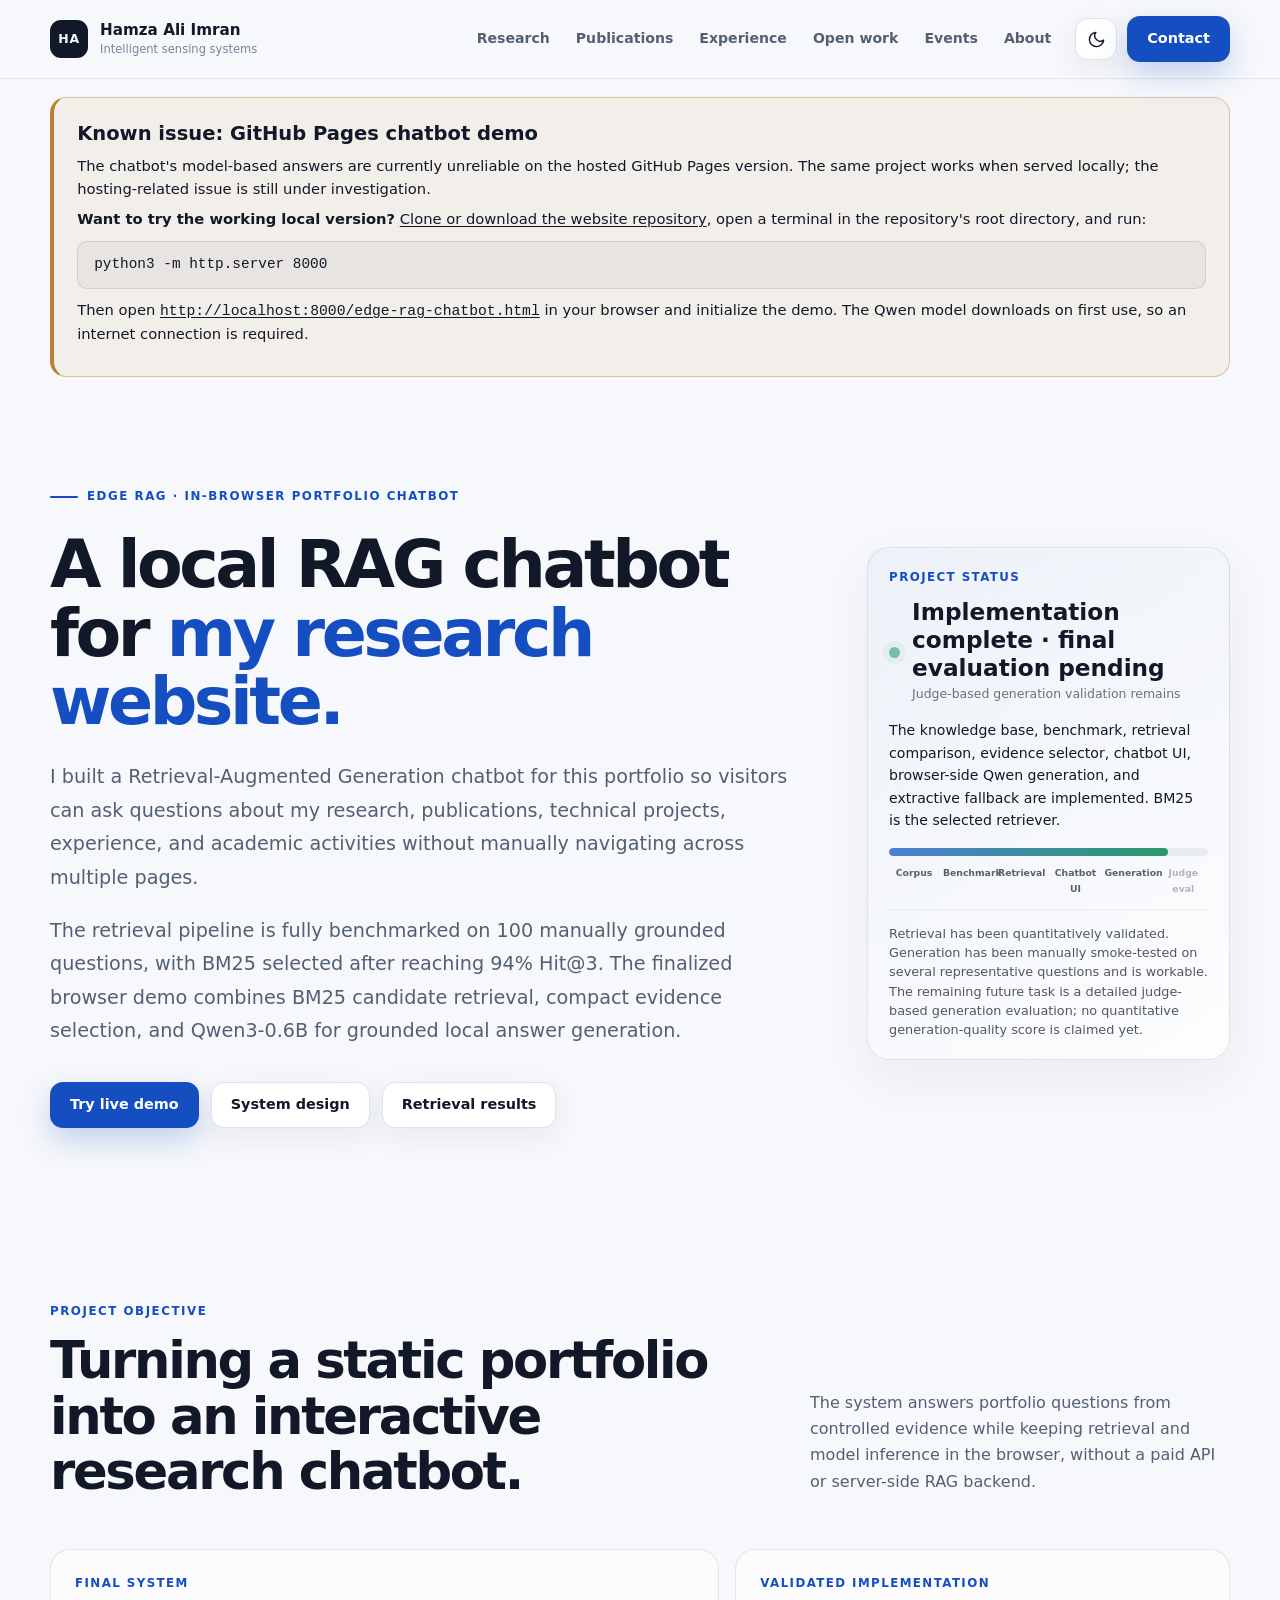
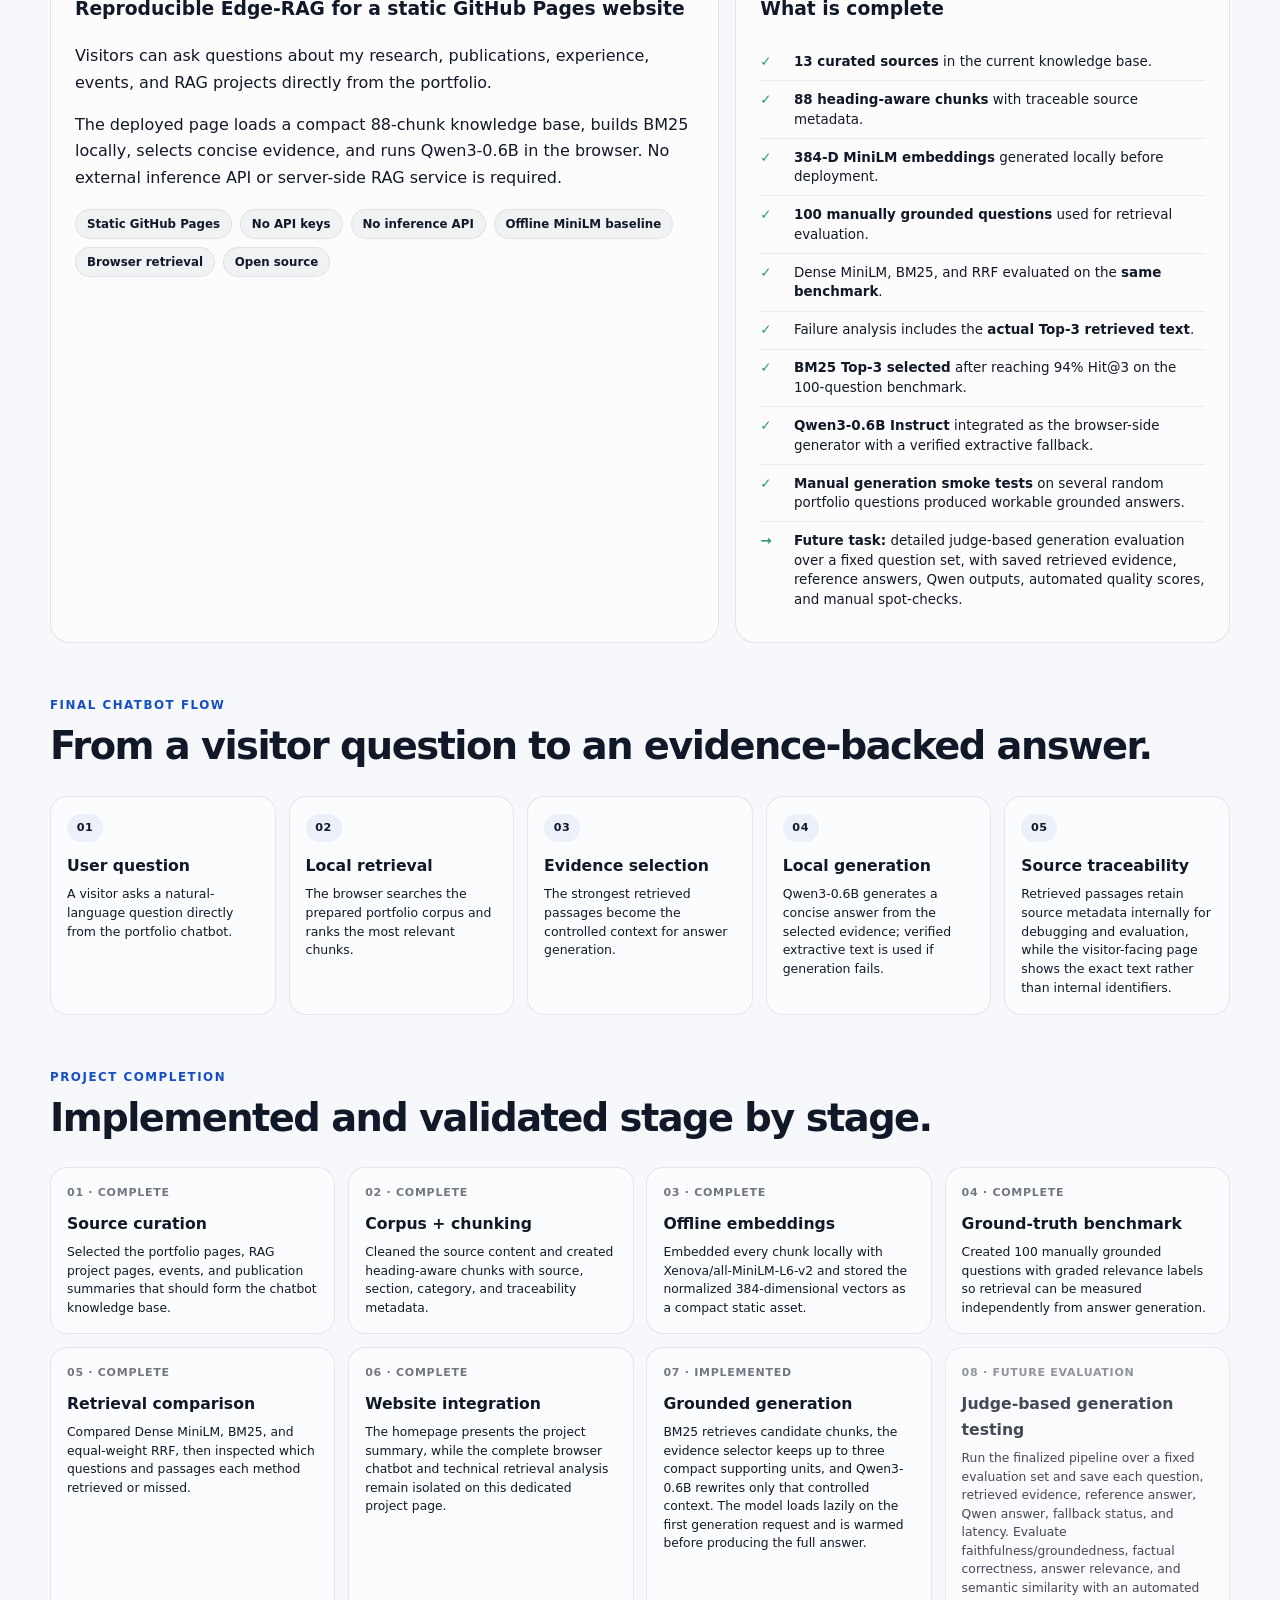
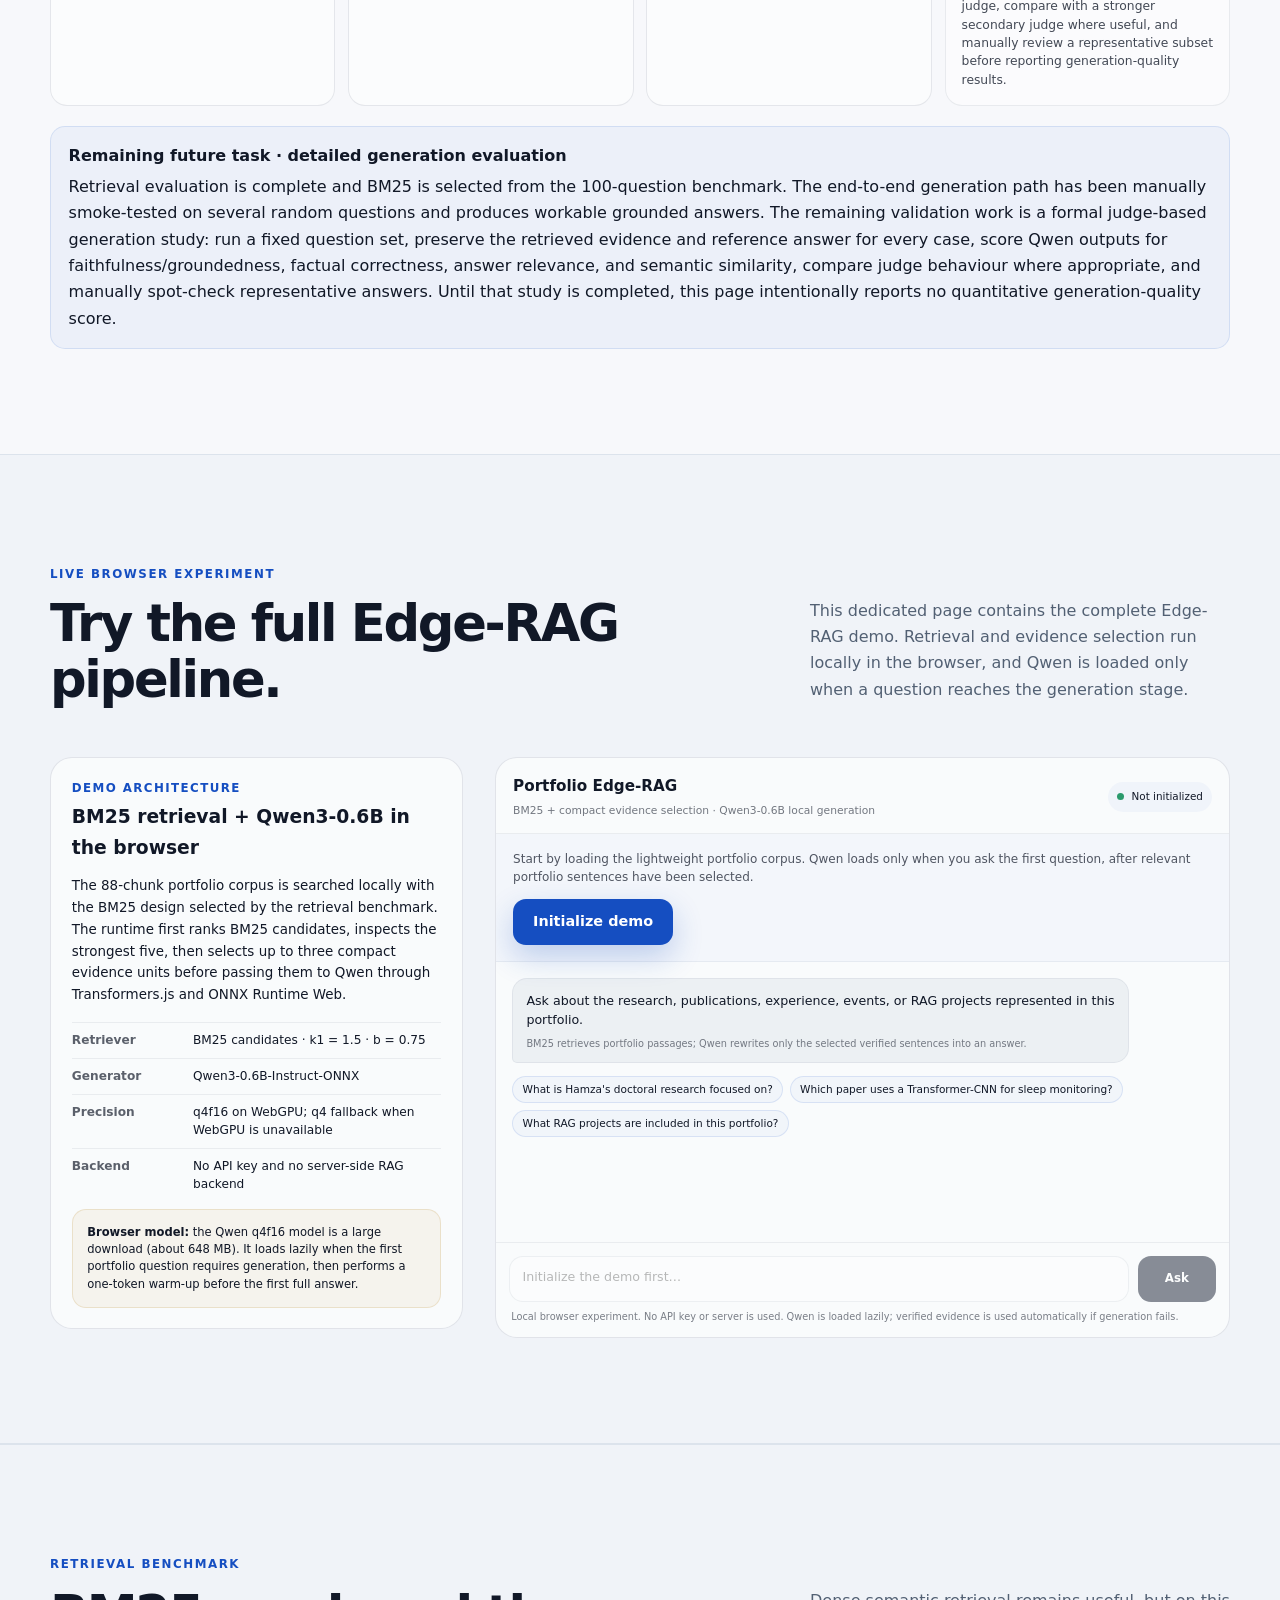
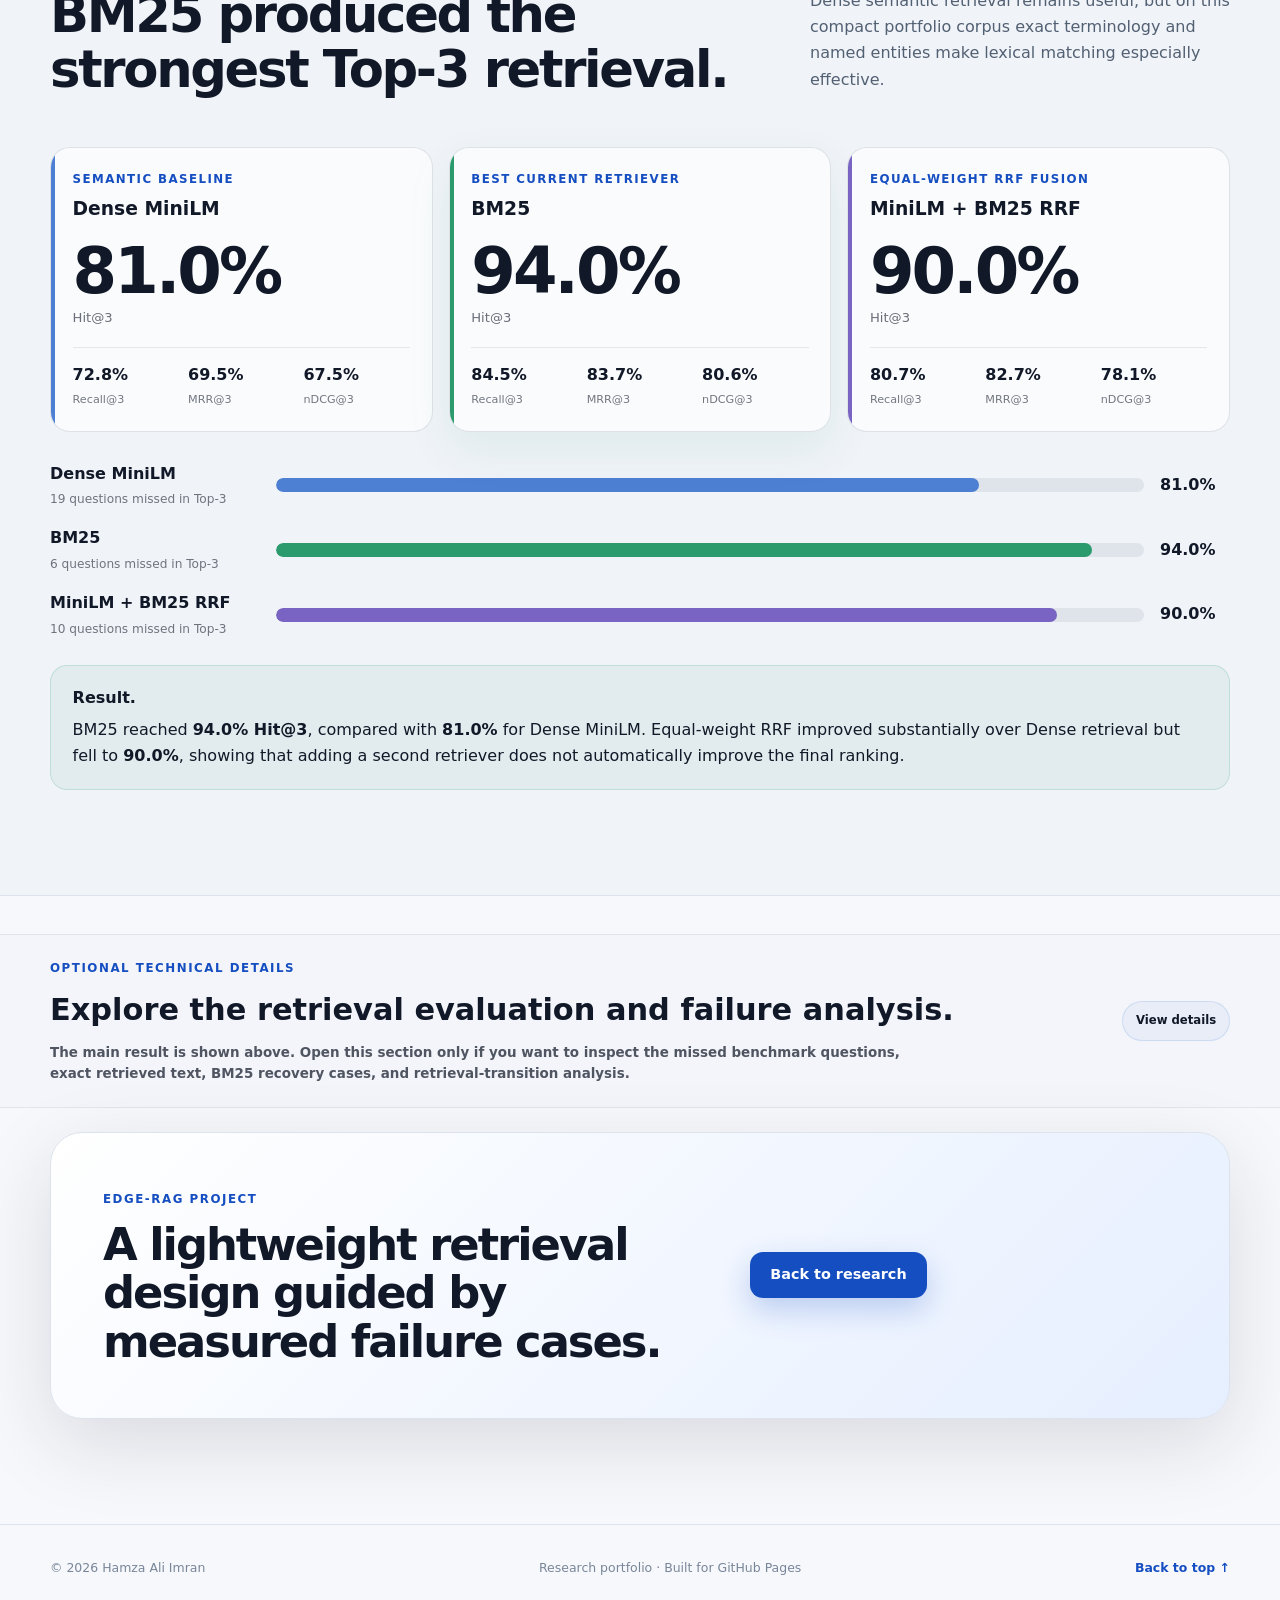
==== commit 37333c51: "Add prominent local-run instructions for GitHub Pages chatbot issue" ====
--- a/edge-rag-chatbot.html
+++ b/edge-rag-chatbot.html
@@ -1767,6 +1767,55 @@
 
 </style>
 
+
+  <style>
+    /* Deployment notice: show a reliable local-testing route above the page hero. */
+    .edge-deployment-notice {
+      padding: 1.1rem 0 0;
+    }
+    .edge-deployment-notice__inner {
+      padding: clamp(1rem, 2.5vw, 1.45rem);
+      border: 1px solid rgba(184, 126, 35, .4);
+      border-left: 4px solid #b88235;
+      border-radius: 16px;
+      background: rgba(184, 126, 35, .075);
+      color: inherit;
+    }
+    .edge-deployment-notice h2 {
+      margin: 0 0 .5rem;
+      font-size: clamp(1rem, 2vw, 1.22rem);
+      line-height: 1.35;
+    }
+    .edge-deployment-notice p {
+      margin: .45rem 0;
+      font-size: .92rem;
+      line-height: 1.55;
+    }
+    .edge-deployment-notice pre {
+      margin: .65rem 0;
+      padding: .75rem 1rem;
+      overflow-x: auto;
+      border: 1px solid rgba(112,125,145,.2);
+      border-radius: 10px;
+      background: rgba(112,125,145,.085);
+      font-size: .9rem;
+      line-height: 1.5;
+    }
+    .edge-deployment-notice code {
+      font-family: ui-monospace, SFMono-Regular, Menlo, Consolas, monospace;
+      overflow-wrap: anywhere;
+    }
+    .edge-deployment-notice a {
+      text-decoration: underline;
+      text-underline-offset: .15em;
+    }
+    [data-theme="dark"] .edge-deployment-notice__inner {
+      background: rgba(184, 126, 35, .11);
+      border-color: rgba(218, 166, 88, .48);
+      border-left-color: #daa658;
+    }
+  </style>
+
 </head>
 
 <body>
@@ -1815,6 +1864,18 @@
   </header>
 
   <main id="main">
+    <aside class="edge-deployment-notice" aria-labelledby="edge-deployment-title">
+      <div class="shell">
+        <div class="edge-deployment-notice__inner">
+          <h2 id="edge-deployment-title">Known issue: GitHub Pages chatbot demo</h2>
+          <p>The chatbot's model-based answers are currently unreliable on the hosted GitHub Pages version. The same project works when served locally; the hosting-related issue is still under investigation.</p>
+          <p><strong>Want to try the working local version?</strong> <a href="https://github.com/engrhamzaaliimran/engrhamzaaliimran.github.io">Clone or download the website repository</a>, open a terminal in the repository's root directory, and run:</p>
+          <pre><code>python3 -m http.server 8000</code></pre>
+          <p>Then open <a href="http://localhost:8000/edge-rag-chatbot.html"><code>http://localhost:8000/edge-rag-chatbot.html</code></a> in your browser and initialize the demo. The Qwen model downloads on first use, so an internet connection is required.</p>
+        </div>
+      </div>
+    </aside>
+
     <section class="eval-hero section">
       <div class="shell eval-hero-grid">
         <div class="reveal">
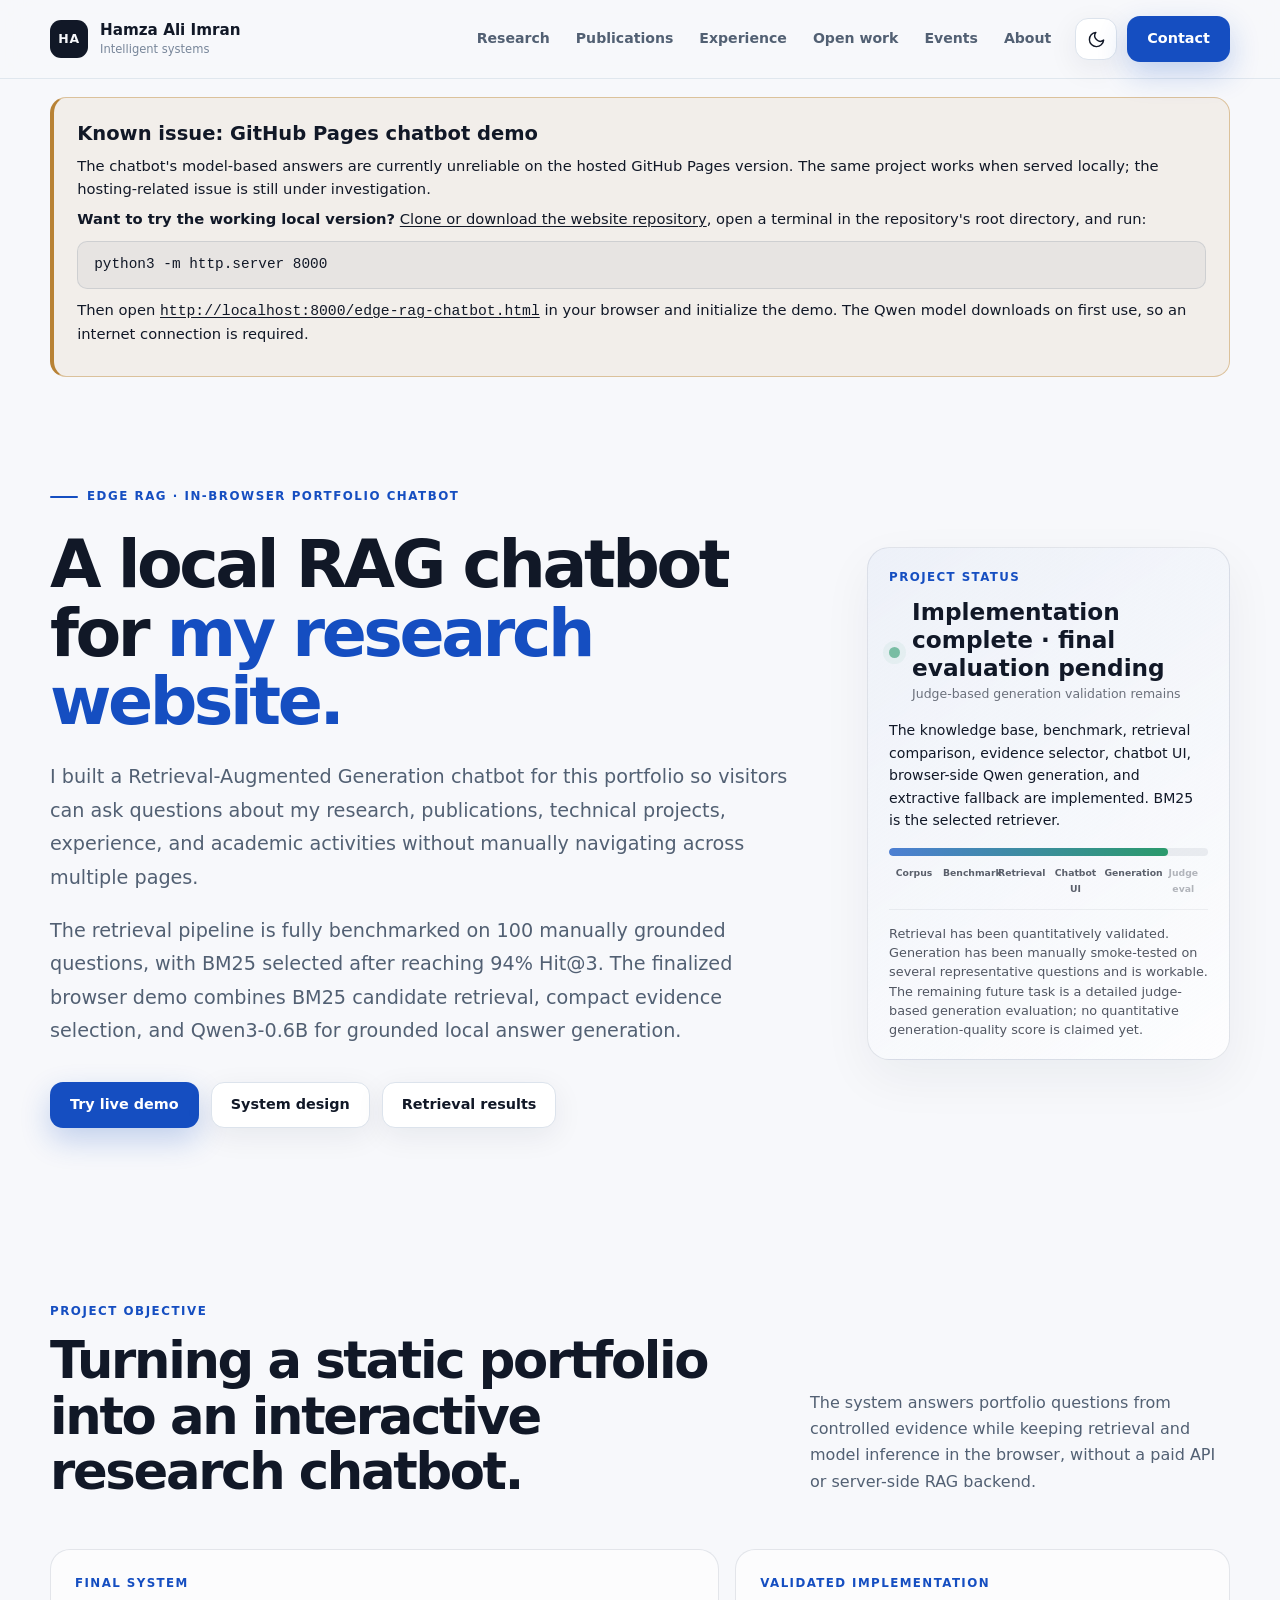
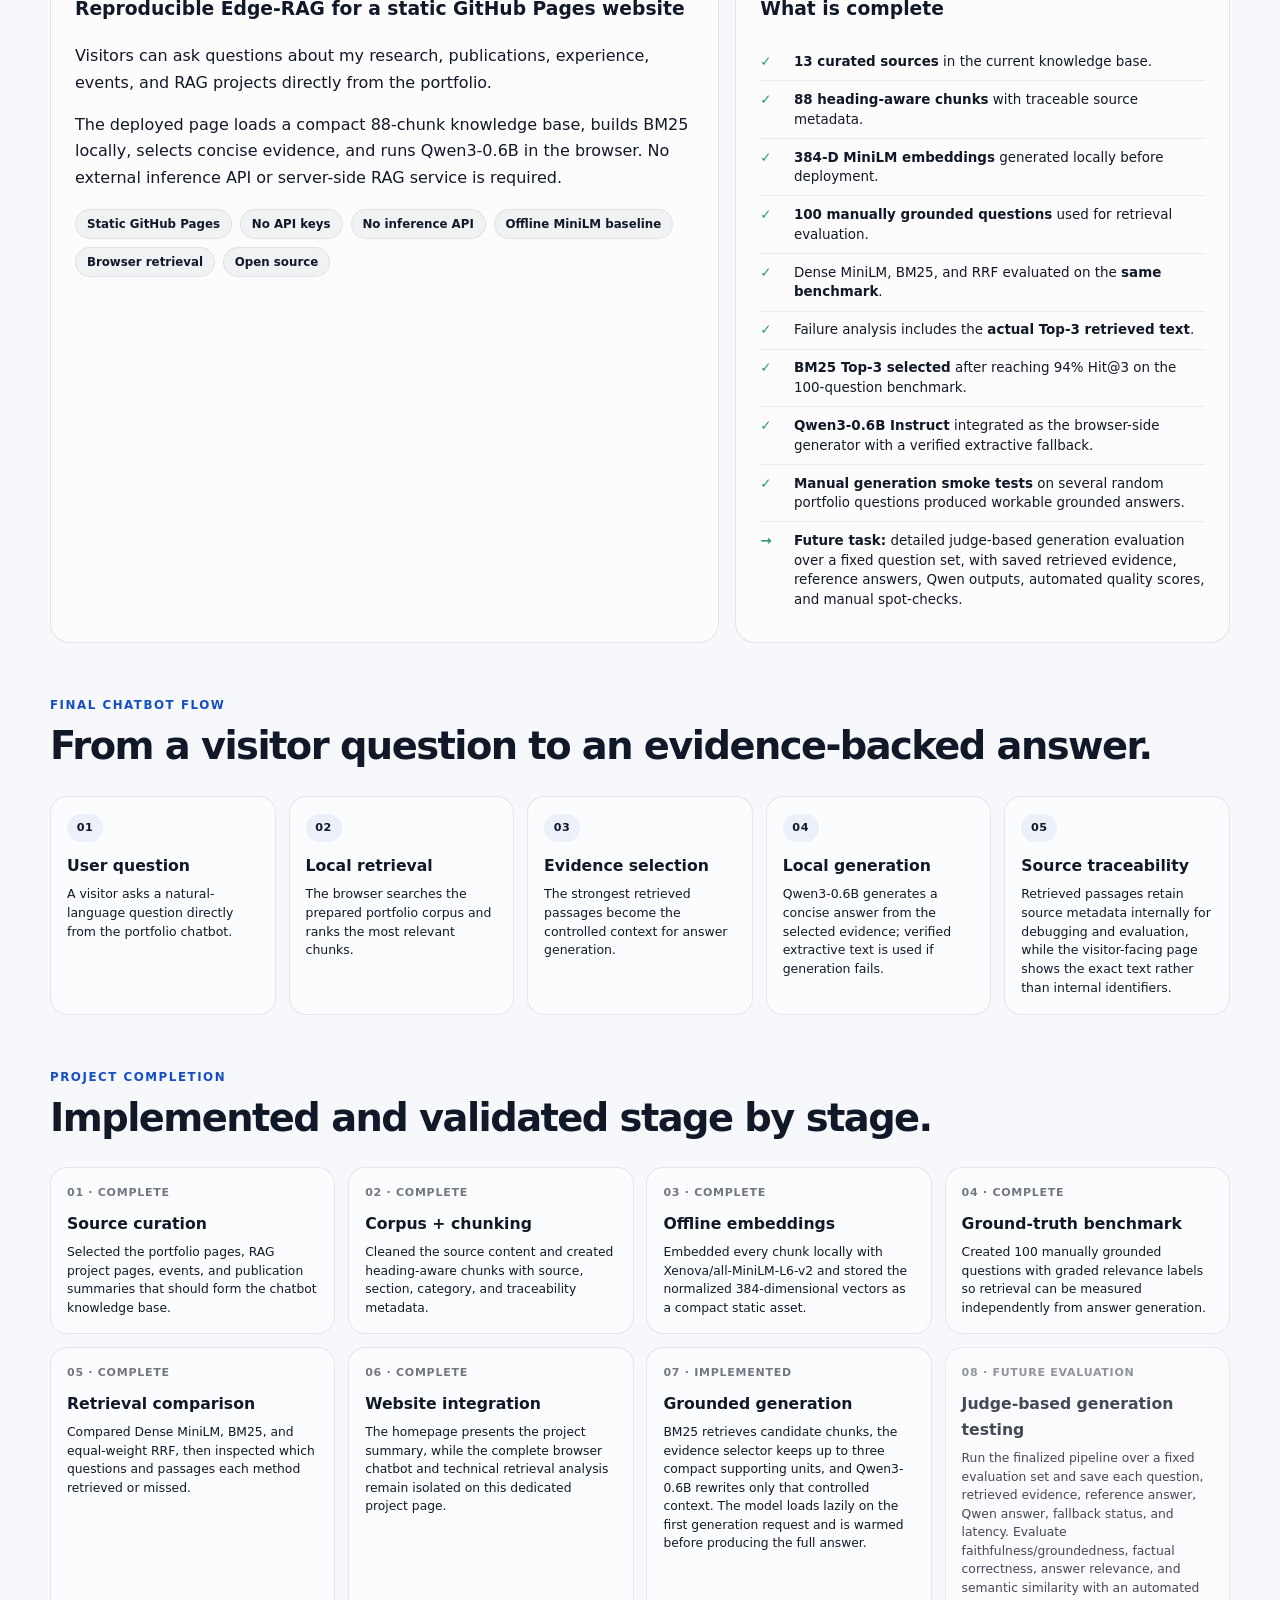
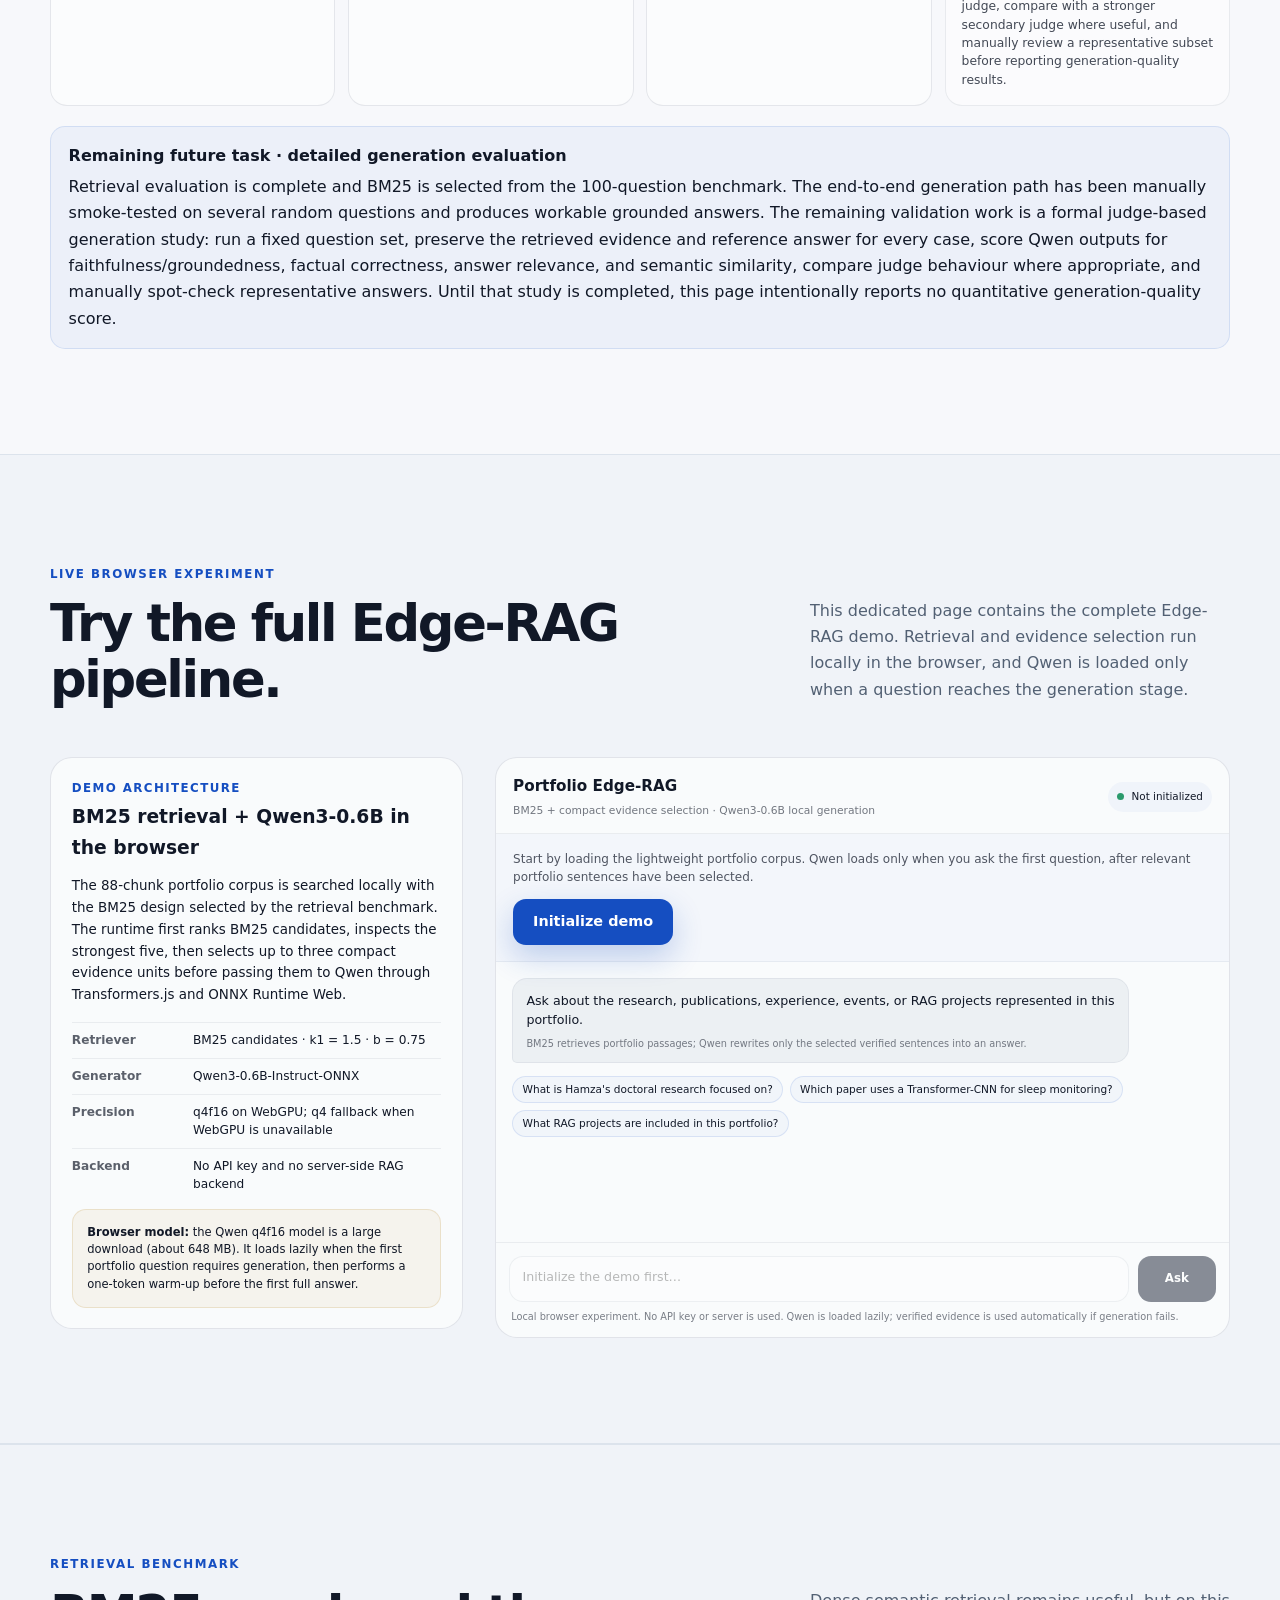
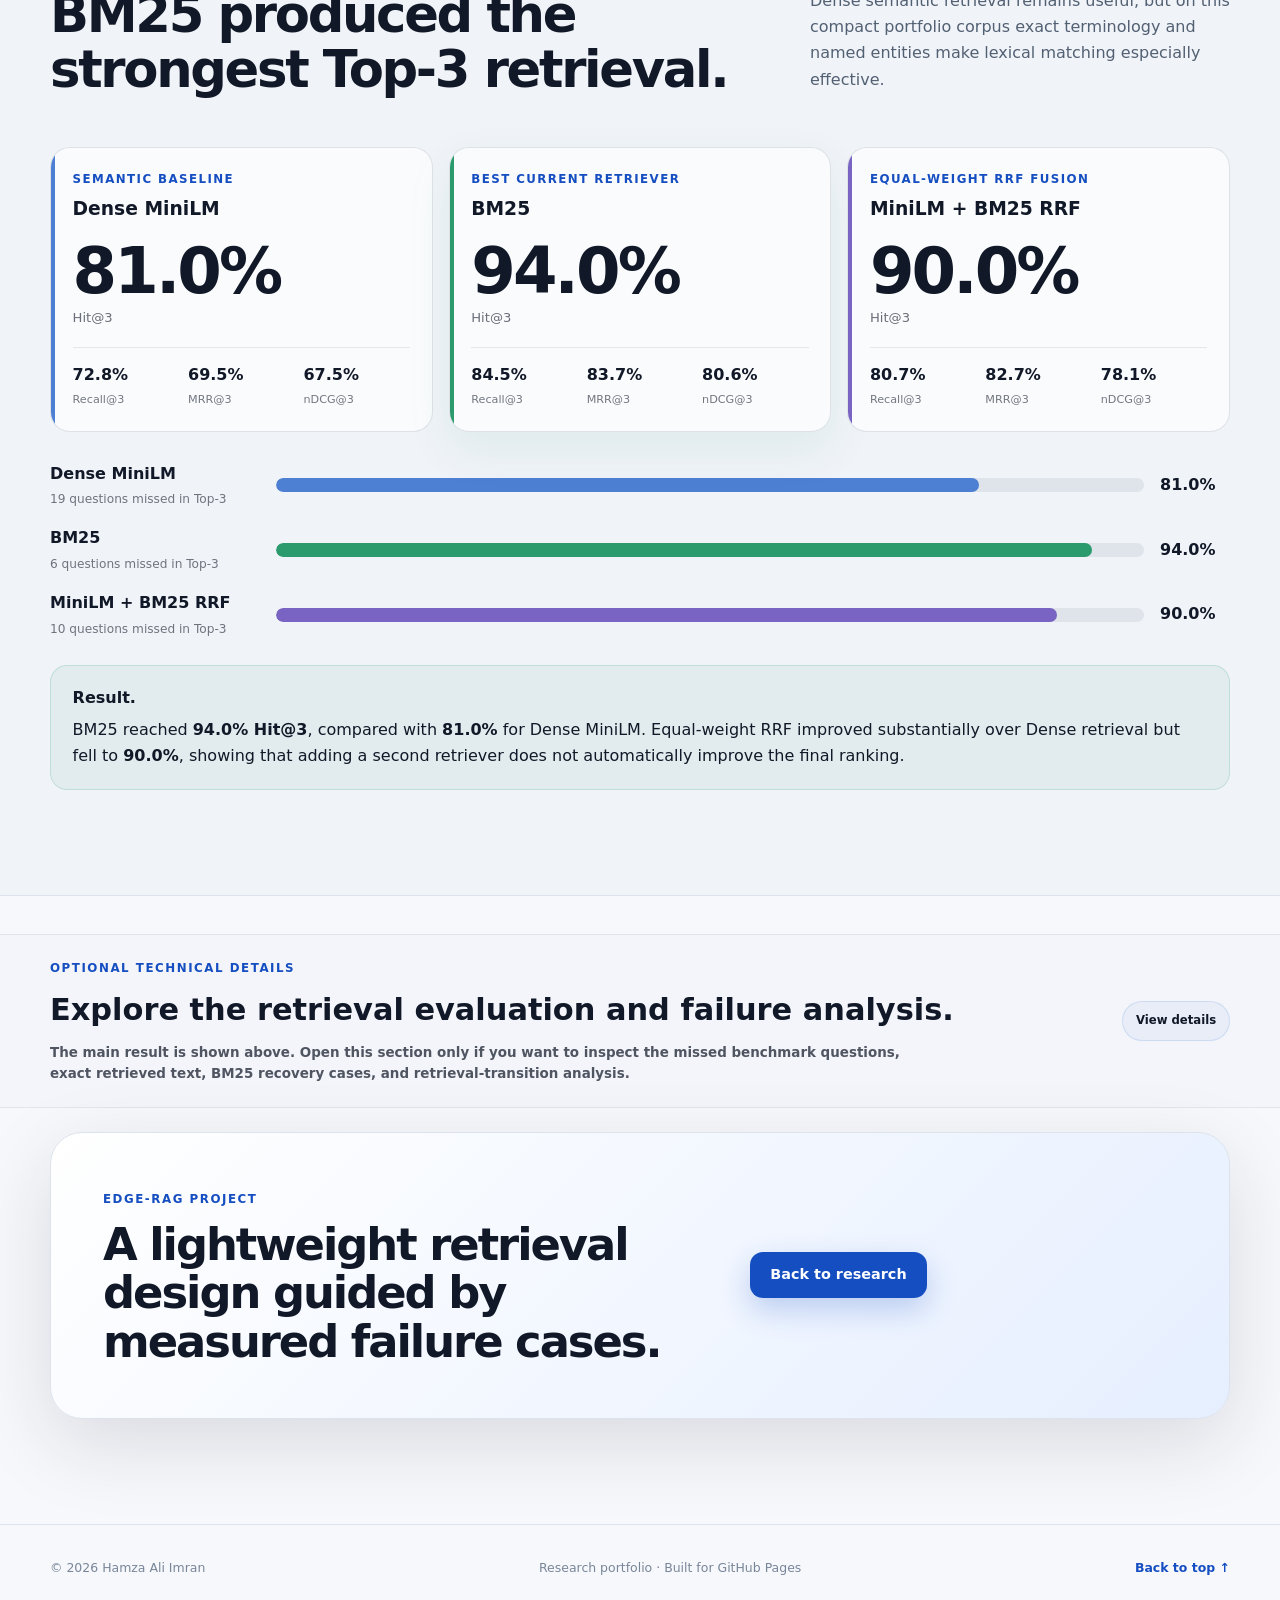
==== commit d6a1ec8b: "Update header subtitle to Intelligent systems" ====
--- a/edge-rag-chatbot.html
+++ b/edge-rag-chatbot.html
@@ -1827,7 +1827,7 @@
         <span class="brand-mark" aria-hidden="true">HA</span>
         <span>
           <strong>Hamza Ali Imran</strong>
-          <small>Intelligent sensing systems</small>
+          <small>Intelligent systems</small>
         </span>
       </a>
 
--- a/assets/style.css
+++ b/assets/style.css
@@ -668,3 +668,413 @@
   .method-step { padding: 16px; }
   .modality-intro { grid-template-columns: 1fr; gap: 8px; }
 }
+
+/* Teaching and Udemy courses — responsive, theme-aware layout */
+.teaching-section {
+  --teaching-bg: #f0f4fa;
+  --teaching-card-bg: #ffffff;
+  --teaching-inset-bg: #f3f6fb;
+  --teaching-border: #d6e0ed;
+  --teaching-accent: #154ec1;
+  background:
+    radial-gradient(circle at 12% 0%, color-mix(in srgb, var(--primary) 7%, transparent), transparent 42%),
+    var(--teaching-bg);
+  border-block: 1px solid var(--line);
+}
+html[data-theme="dark"] .teaching-section {
+  --teaching-bg: #0b1628;
+  --teaching-card-bg: #111f34;
+  --teaching-inset-bg: #192b44;
+  --teaching-border: #2b4260;
+  --teaching-accent: #9ac0ff;
+}
+.teaching-hero {
+  display: grid;
+  grid-template-columns: minmax(0, 1.1fr) minmax(340px, .9fr);
+  gap: clamp(32px, 5vw, 72px);
+  align-items: center;
+  margin-bottom: 58px;
+}
+.teaching-copy h2 {
+  max-width: 710px;
+  margin: 12px 0 22px;
+  font-size: clamp(2.2rem, 4.1vw, 3.65rem);
+  line-height: 1.1;
+  letter-spacing: -.045em;
+}
+.teaching-copy p {
+  max-width: 620px;
+  margin: 0;
+  color: var(--text-soft);
+  font-size: 1.03rem;
+  line-height: 1.8;
+}
+.teaching-overview {
+  padding: clamp(24px, 3vw, 34px);
+  border: 1px solid var(--teaching-border);
+  border-radius: var(--radius-md);
+  background: var(--teaching-card-bg);
+  box-shadow: var(--shadow-sm);
+}
+.teaching-overview-heading { margin-bottom: 20px; }
+.teaching-overview-eyebrow {
+  display: block;
+  color: var(--teaching-accent);
+  font-size: .69rem;
+  font-weight: 850;
+  letter-spacing: .13em;
+  text-transform: uppercase;
+}
+.teaching-overview h3 {
+  margin: 5px 0 0;
+  font-size: 1.23rem;
+  letter-spacing: -.02em;
+  line-height: 1.25;
+}
+.teaching-overview-grid {
+  display: grid;
+  grid-template-columns: repeat(2, minmax(0, 1fr));
+  gap: 13px;
+}
+.teaching-overview-item {
+  min-width: 0;
+  padding: 22px 17px;
+  border-radius: 14px;
+  border: 1px solid var(--teaching-border);
+  background: var(--teaching-inset-bg);
+}
+.teaching-overview-item strong {
+  display: block;
+  font-size: clamp(1.55rem, 2.55vw, 2.15rem);
+  letter-spacing: -.045em;
+  line-height: 1.12;
+  color: var(--teaching-accent);
+  font-variant-numeric: tabular-nums;
+}
+.teaching-overview-item strong small { font-size: .5em; }
+.teaching-overview-item > span {
+  display: block;
+  margin-top: 7px;
+  color: var(--text-soft);
+  font-size: .78rem;
+  line-height: 1.4;
+}
+.teaching-courses-heading { margin-bottom: 24px; }
+.teaching-courses-heading h3 {
+  margin: 8px 0 0;
+  font-size: clamp(1.5rem, 2.6vw, 2.1rem);
+  line-height: 1.2;
+  letter-spacing: -.035em;
+}
+.teaching-grid {
+  display: grid;
+  grid-template-columns: repeat(2, minmax(0, 1fr));
+  gap: 26px;
+  align-items: stretch;
+}
+.teaching-card {
+  min-width: 0;
+  display: flex;
+  flex-direction: column;
+  padding: clamp(22px, 3vw, 32px);
+  border: 1px solid var(--teaching-border);
+  border-radius: var(--radius-md);
+  background: var(--teaching-card-bg);
+  box-shadow: var(--shadow-sm);
+  transition: transform .2s ease, box-shadow .2s ease, border-color .2s ease;
+}
+.teaching-card:hover {
+  transform: translateY(-3px);
+  border-color: var(--teaching-accent);
+  box-shadow: var(--shadow-md);
+}
+.teaching-card-topline {
+  display: flex;
+  align-items: center;
+  justify-content: space-between;
+  flex-wrap: wrap;
+  gap: 12px;
+  margin-bottom: 20px;
+}
+.teaching-card .project-number { color: var(--teaching-accent); }
+.teaching-platform {
+  padding: 5px 10px;
+  border: 1px solid var(--teaching-border);
+  border-radius: 999px;
+  color: var(--text-soft);
+  font-size: .71rem;
+  font-weight: 750;
+}
+.teaching-visual {
+  min-height: 164px;
+  display: flex;
+  flex-direction: column;
+  justify-content: space-between;
+  gap: 17px;
+  overflow: hidden;
+  padding: 22px 24px;
+  border-radius: 17px;
+  border: 1px solid var(--teaching-border);
+}
+.teaching-visual-keras {
+  background: linear-gradient(125deg, color-mix(in srgb, var(--primary) 15%, var(--teaching-inset-bg)), var(--teaching-inset-bg));
+}
+.teaching-visual-linux {
+  background: linear-gradient(125deg, color-mix(in srgb, var(--accent) 14%, var(--teaching-inset-bg)), var(--teaching-inset-bg));
+}
+.teaching-visual-eyebrow,
+.teaching-visual-caption {
+  font-size: .76rem;
+  font-weight: 720;
+  color: var(--text-soft);
+  line-height: 1.4;
+}
+.teaching-visual-code {
+  display: block;
+  color: var(--teaching-accent);
+  font-family: ui-monospace, SFMono-Regular, Consolas, "Liberation Mono", monospace;
+  font-size: clamp(1.1rem, 2.25vw, 1.55rem);
+  font-weight: 800;
+  letter-spacing: -.04em;
+  overflow-wrap: anywhere;
+  line-height: 1.35;
+}
+.teaching-card h3 {
+  margin: 23px 0 13px;
+  font-size: clamp(1.4rem, 2.4vw, 1.7rem);
+  line-height: 1.2;
+  letter-spacing: -.03em;
+}
+.teaching-card > p {
+  margin: 0;
+  color: var(--text-soft);
+  font-size: .91rem;
+  line-height: 1.7;
+}
+.teaching-card .tag-row {
+  margin: 22px 0;
+}
+.teaching-course-metrics {
+  display: grid;
+  grid-template-columns: repeat(3, minmax(0, 1fr));
+  gap: 12px;
+  margin-top: auto;
+  padding: 17px 0;
+  border-block: 1px solid var(--teaching-border);
+}
+.teaching-course-metrics > div {
+  min-width: 0;
+  display: flex;
+  flex-direction: column;
+  gap: 3px;
+  padding: 14px 12px;
+  border-radius: 12px;
+  background: var(--teaching-inset-bg);
+}
+.teaching-course-metrics strong {
+  color: var(--text);
+  font-size: .98rem;
+  font-variant-numeric: tabular-nums;
+  line-height: 1.3;
+}
+.teaching-course-metrics small {
+  color: var(--text-soft);
+  font-size: .72rem;
+  line-height: 1.35;
+}
+.teaching-link { align-self: flex-start; margin-top: 22px; }
+.teaching-note {
+  max-width: 1020px;
+  margin: 25px 0 0;
+  color: var(--muted);
+  font-size: .79rem;
+  line-height: 1.7;
+}
+.teaching-note a {
+  color: var(--teaching-accent);
+  text-decoration: underline;
+  text-underline-offset: 3px;
+}
+@media (min-width: 1041px) and (max-width: 1260px) {
+  .desktop-nav { gap: 14px; }
+  .header-inner { gap: 15px; }
+  .desktop-nav a { font-size: .82rem; }
+}
+@media (max-width: 990px) {
+  .teaching-hero { grid-template-columns: 1fr; gap: 28px; margin-bottom: 44px; }
+  .teaching-overview { max-width: 680px; width: 100%; }
+}
+@media (max-width: 780px) {
+  .teaching-grid { grid-template-columns: 1fr; }
+  .teaching-visual { min-height: 135px; }
+}
+@media (max-width: 520px) {
+  .teaching-card { padding: 20px; }
+  .teaching-hero { margin-bottom: 40px; }
+  .teaching-overview { padding: 18px; }
+  .teaching-overview-item { padding: 17px 12px; }
+  .teaching-overview-item strong { font-size: 1.7rem; }
+  .teaching-card-topline { align-items: flex-start; }
+  .teaching-course-metrics { gap: 7px; }
+  .teaching-course-metrics > div { padding: 12px 7px; }
+  .teaching-course-metrics strong { font-size: .85rem; }
+  .teaching-course-metrics small { font-size: .67rem; }
+}
+@media (max-width: 360px) {
+  .teaching-overview-grid { gap: 8px; }
+  .teaching-course-metrics { grid-template-columns: 1fr; }
+}
+
+
+/* Homepage: discreet GenAI positioning in the hero and dismissible announcement. */
+.genai-hero-note {
+  display: inline-flex;
+  align-items: center;
+  flex-wrap: wrap;
+  gap: 9px;
+  max-width: 100%;
+  margin-top: 9px;
+  padding: 9px 13px;
+  border: 1px solid color-mix(in srgb, var(--primary) 25%, var(--line));
+  border-radius: 999px;
+  background: color-mix(in srgb, var(--primary-soft) 58%, var(--surface));
+  color: var(--text-soft);
+  text-decoration: none;
+  font-size: .82rem;
+  line-height: 1.45;
+  transition: border-color .2s ease, background .2s ease, transform .2s ease;
+}
+.genai-hero-note strong { color: var(--primary); font-weight: 800; }
+.genai-hero-note-symbol { color: var(--primary); font-size: 1rem; line-height: 1; }
+.genai-hero-note:hover { border-color: var(--primary); background: var(--primary-soft); transform: translateY(-1px); }
+.genai-hero-note:focus-visible { outline: 3px solid var(--primary); outline-offset: 3px; }
+
+.genai-announcement {
+  position: fixed;
+  z-index: 900;
+  right: clamp(12px, 2.2vw, 28px);
+  bottom: clamp(12px, 2.2vw, 28px);
+  width: min(390px, calc(100vw - 24px));
+  max-height: calc(100dvh - 24px);
+  overflow-y: auto;
+  overscroll-behavior: contain;
+  padding: 24px;
+  border: 1px solid var(--line-strong);
+  border-radius: 23px;
+  background: linear-gradient(145deg, var(--surface), color-mix(in srgb, var(--primary-soft) 22%, var(--surface)));
+  color: var(--text);
+  box-shadow: 0 24px 74px rgba(16, 38, 80, .2), 0 3px 14px rgba(16, 38, 80, .08);
+  opacity: 0;
+  transform: translateY(22px) scale(.98);
+  pointer-events: none;
+  transition: opacity .35s ease, transform .35s ease;
+}
+.genai-announcement[hidden] { display: none !important; }
+.genai-announcement.is-visible { opacity: 1; transform: translateY(0) scale(1); pointer-events: auto; }
+.genai-announcement-close {
+  position: absolute;
+  top: 15px;
+  right: 15px;
+  display: grid;
+  place-items: center;
+  width: 32px;
+  height: 32px;
+  padding: 8px;
+  border: 1px solid var(--line);
+  border-radius: 10px;
+  background: var(--surface-soft);
+  color: var(--text-soft);
+  cursor: pointer;
+  transition: background .2s ease, color .2s ease;
+}
+.genai-announcement-close:hover { background: var(--primary-soft); color: var(--primary); }
+.genai-announcement-close svg {
+  width: 16px;
+  height: 16px;
+  fill: none;
+  stroke: currentColor;
+  stroke-width: 2;
+  stroke-linecap: round;
+}
+.genai-announcement-close:focus-visible,
+.genai-announcement-projects a:focus-visible,
+.genai-announcement-cta:focus-visible { outline: 3px solid var(--primary); outline-offset: 3px; }
+.genai-announcement-eyebrow {
+  display: flex;
+  align-items: center;
+  gap: 7px;
+  margin: 1px 40px 11px 0;
+  color: var(--primary);
+  font-size: .7rem;
+  font-weight: 850;
+  letter-spacing: .14em;
+}
+.genai-announcement-eyebrow span { font-size: 1.05rem; line-height: 1; }
+.genai-announcement h2 {
+  margin: 0 28px 11px 0;
+  font-size: 1.42rem;
+  line-height: 1.2;
+  letter-spacing: -.035em;
+}
+.genai-announcement > p {
+  margin: 0 0 17px;
+  color: var(--text-soft);
+  font-size: .86rem;
+  line-height: 1.65;
+}
+.genai-announcement > p strong { color: var(--text); font-weight: 750; }
+.genai-announcement-projects { display: grid; gap: 7px; margin-bottom: 16px; }
+.genai-announcement-projects a {
+  display: flex;
+  align-items: center;
+  gap: 10px;
+  min-height: 51px;
+  padding: 7px 10px;
+  border: 1px solid var(--line);
+  border-radius: 12px;
+  background: var(--surface);
+  color: var(--text);
+  text-decoration: none;
+  transition: border-color .2s ease, background .2s ease;
+}
+.genai-announcement-projects a:hover { border-color: var(--primary); background: var(--primary-soft); }
+.genai-announcement-projects a > span:nth-child(2) { flex: 1; min-width: 0; }
+.genai-announcement-projects a strong,
+.genai-announcement-projects a small { display: block; }
+.genai-announcement-projects a strong { font-size: .82rem; line-height: 1.35; }
+.genai-announcement-projects a small { margin-top: 2px; color: var(--text-soft); font-size: .72rem; line-height: 1.35; }
+.genai-announcement-projects a > span:last-child { color: var(--primary); font-size: .92rem; }
+.genai-project-icon {
+  flex: 0 0 auto;
+  display: grid;
+  place-items: center;
+  width: 33px;
+  height: 33px;
+  border-radius: 9px;
+  background: var(--primary-soft);
+  color: var(--primary);
+  font-size: 1.2rem;
+  font-weight: 750;
+}
+.genai-announcement-cta {
+  display: flex;
+  width: 100%;
+  min-height: 44px;
+  font-size: .83rem;
+}
+@media (max-width: 480px) {
+  .genai-announcement { width: calc(100vw - 24px); padding: 19px; border-radius: 19px; }
+  .genai-announcement h2 { font-size: 1.25rem; }
+  .genai-announcement > p { font-size: .82rem; }
+  .genai-announcement-projects a { min-height: 46px; }
+  .genai-hero-note { border-radius: 15px; font-size: .77rem; }
+}
+@media (prefers-reduced-motion: reduce) {
+  .genai-announcement, .genai-hero-note { transition: none; }
+}
+
+/* Keep the longer AI-focused homepage headline balanced without changing other headings. */
+.hero-copy h1 { font-size: clamp(2.25rem, 3.9vw, 3.8rem); line-height: 1.1; }
+@media (max-width: 600px) {
+  .hero-copy h1 { font-size: clamp(1.95rem, 8vw, 2.8rem); }
+}
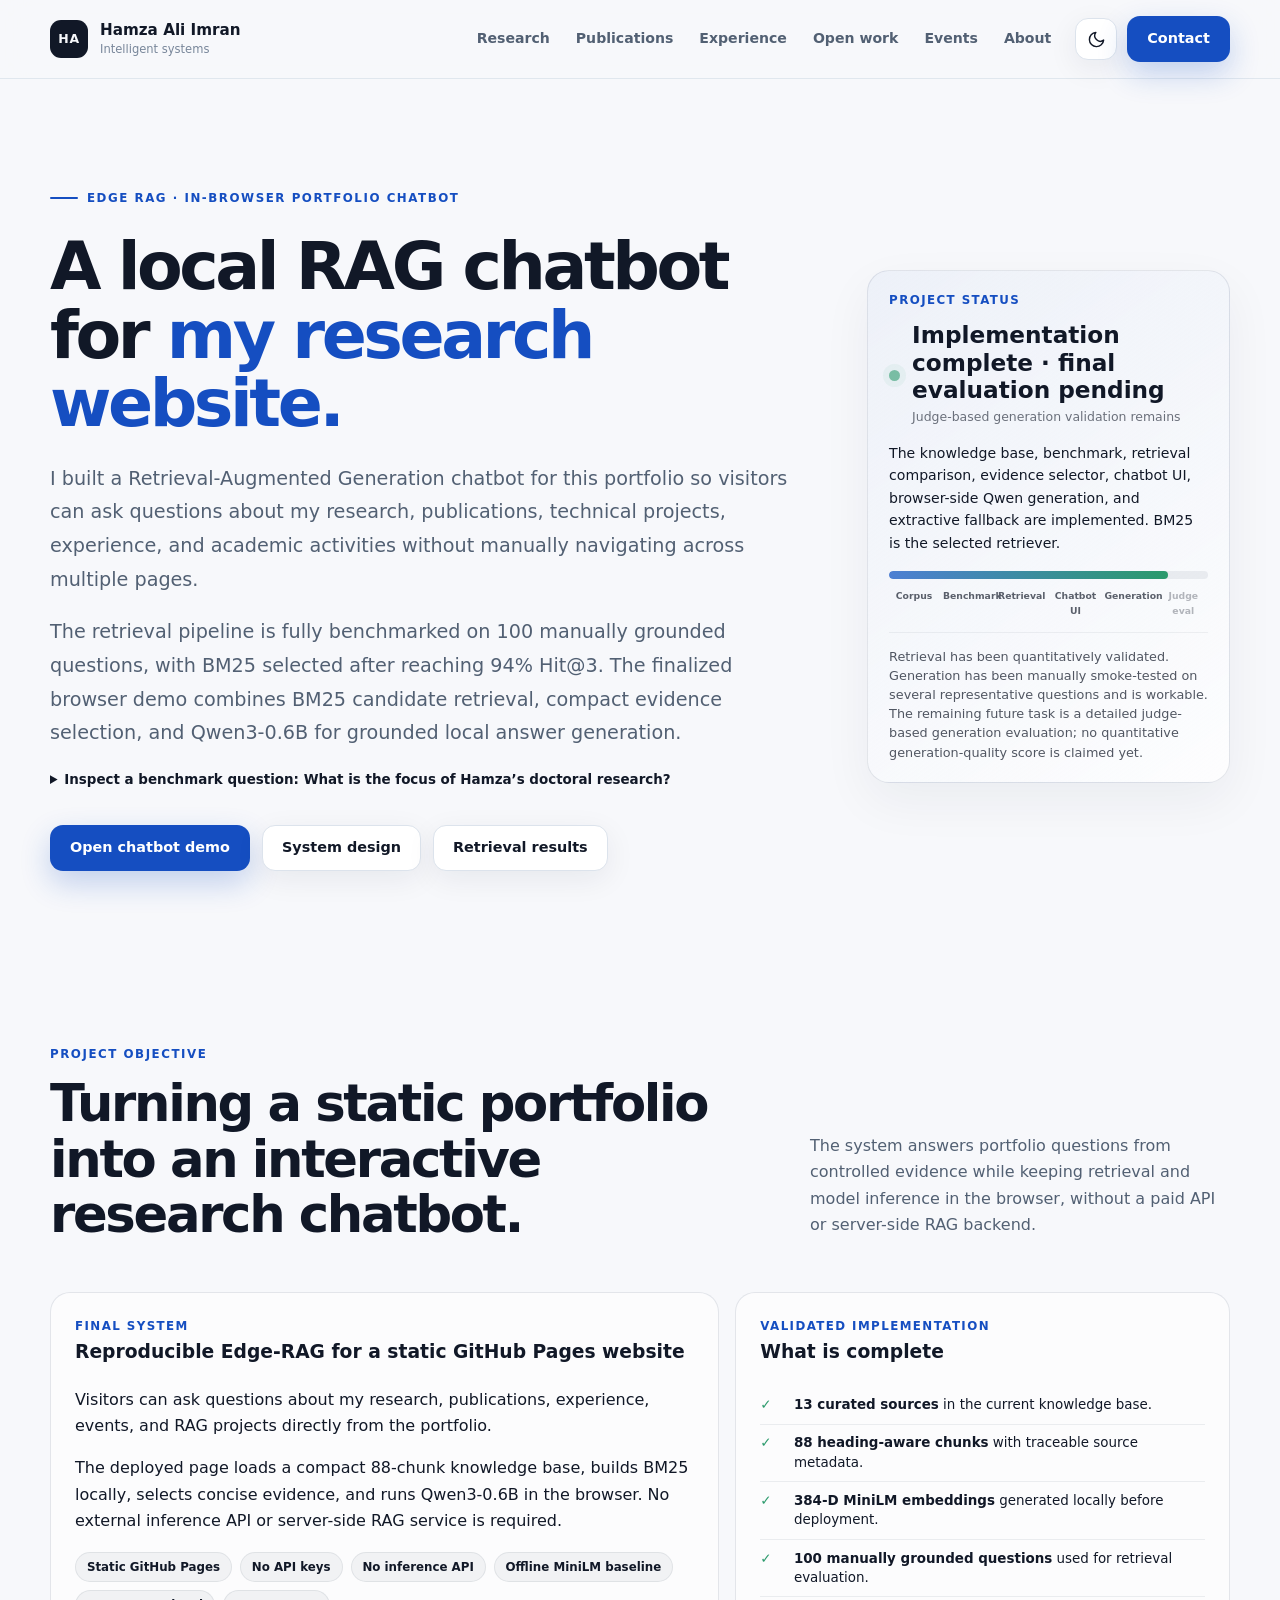
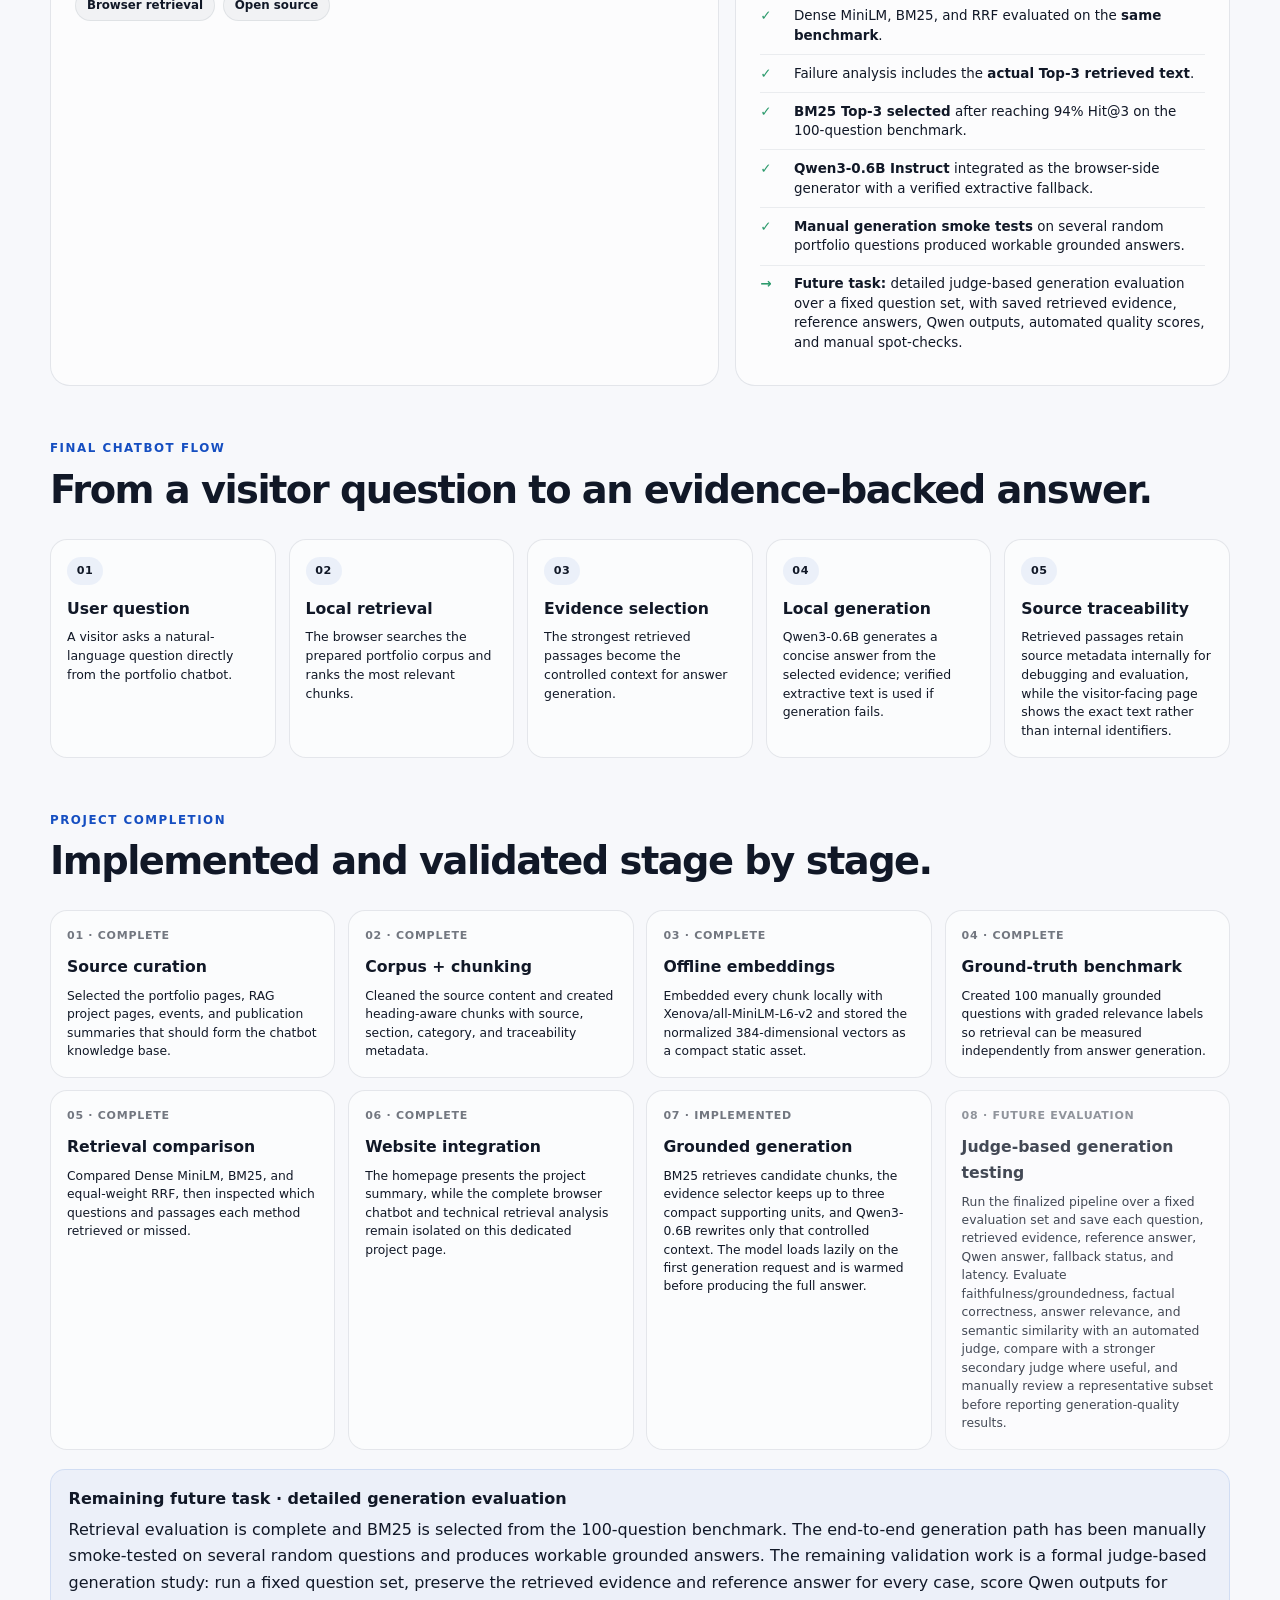
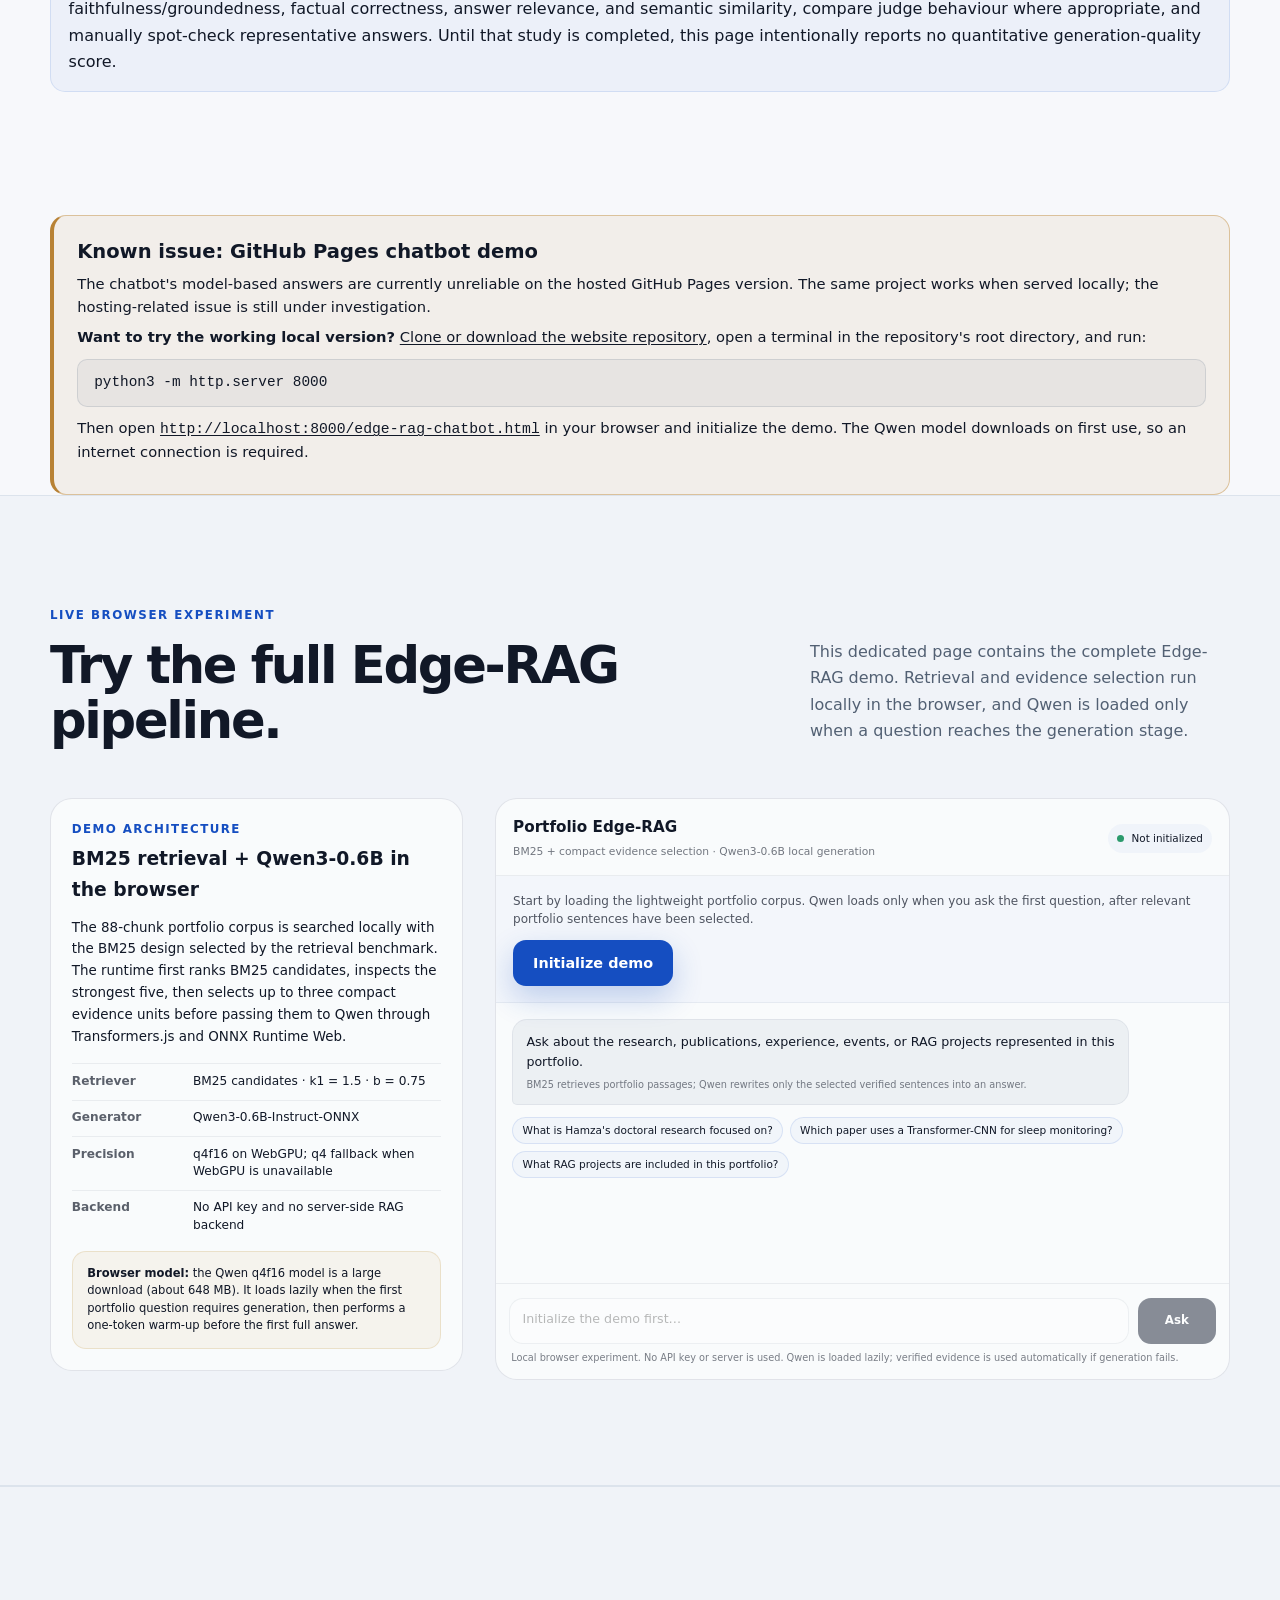
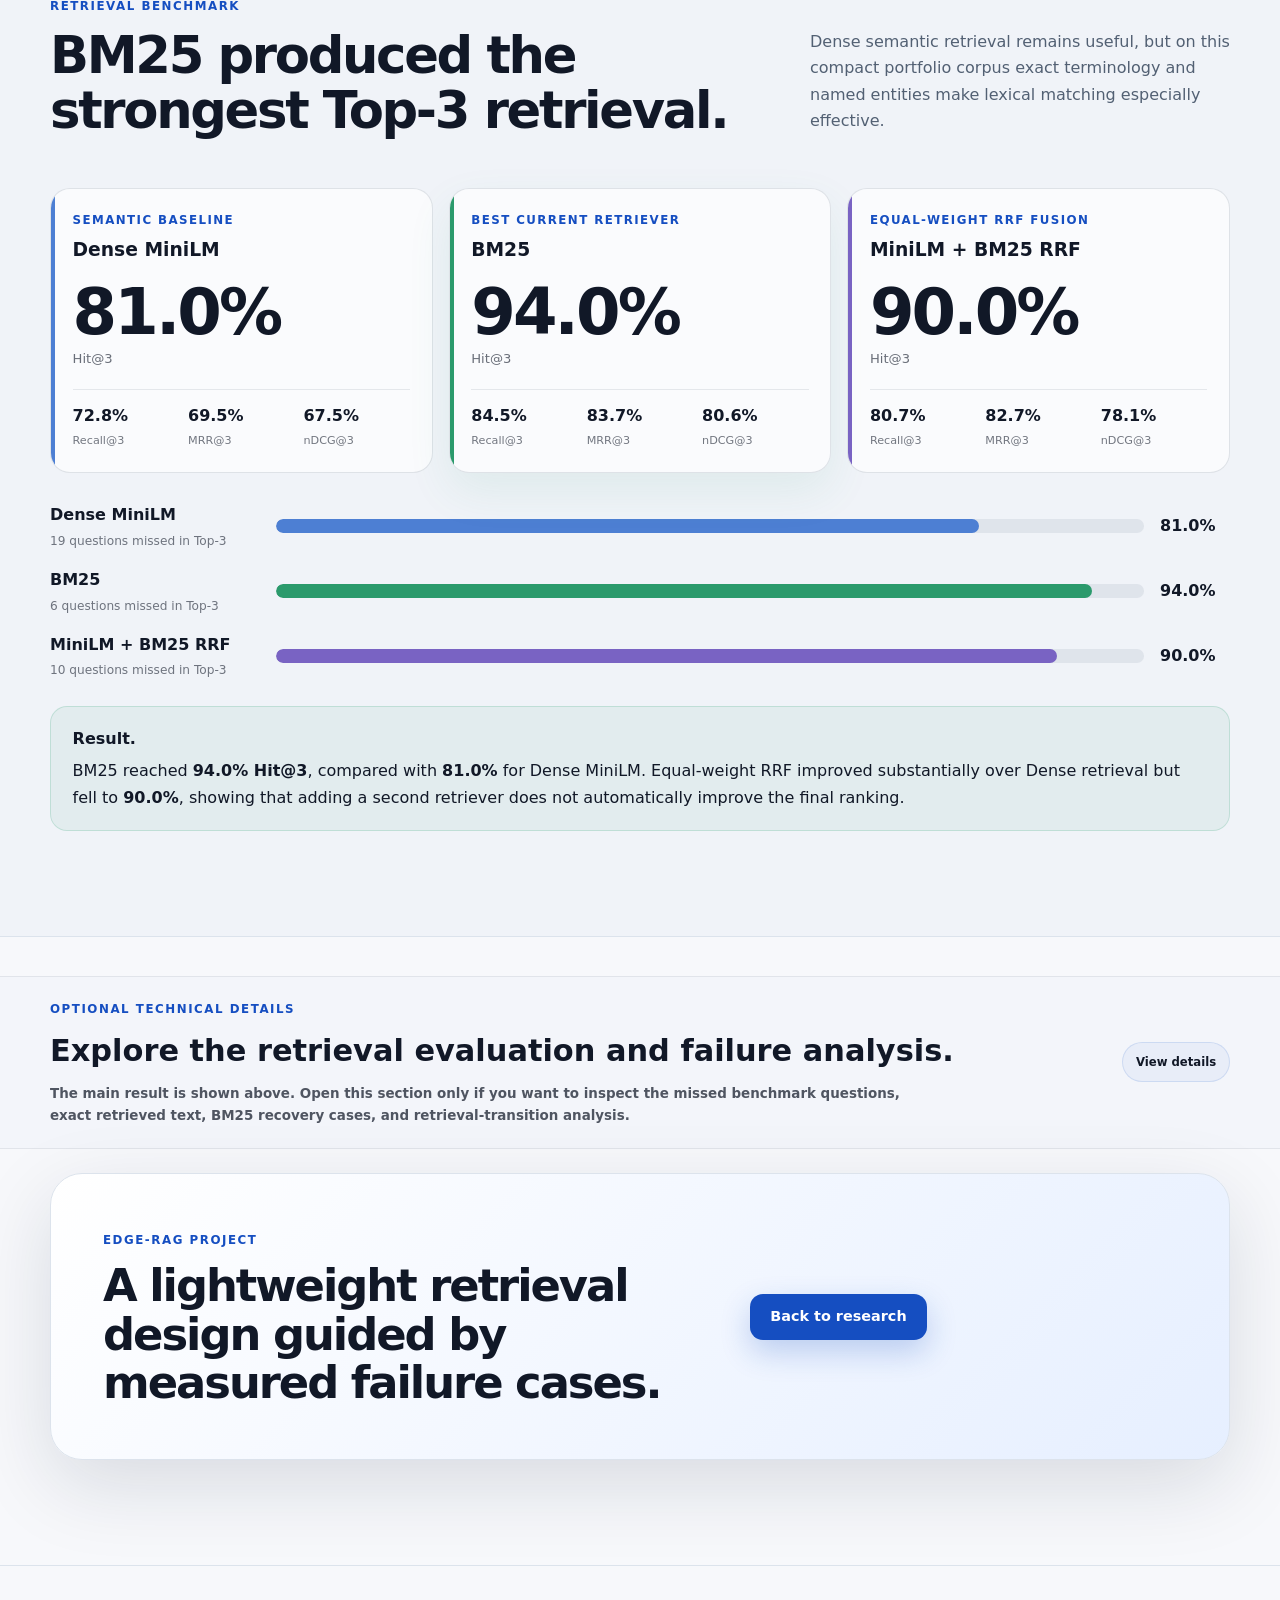
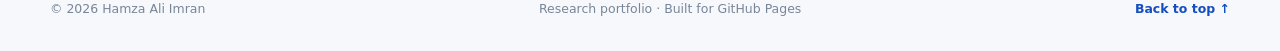
==== commit d240d003: "Feature applied AI projects, publish public CV and Rotterdam poster, and surface benchmark evidence" ====
--- a/edge-rag-chatbot.html
+++ b/edge-rag-chatbot.html
@@ -1864,17 +1864,7 @@
   </header>
 
   <main id="main">
-    <aside class="edge-deployment-notice" aria-labelledby="edge-deployment-title">
-      <div class="shell">
-        <div class="edge-deployment-notice__inner">
-          <h2 id="edge-deployment-title">Known issue: GitHub Pages chatbot demo</h2>
-          <p>The chatbot's model-based answers are currently unreliable on the hosted GitHub Pages version. The same project works when served locally; the hosting-related issue is still under investigation.</p>
-          <p><strong>Want to try the working local version?</strong> <a href="https://github.com/engrhamzaaliimran/engrhamzaaliimran.github.io">Clone or download the website repository</a>, open a terminal in the repository's root directory, and run:</p>
-          <pre><code>python3 -m http.server 8000</code></pre>
-          <p>Then open <a href="http://localhost:8000/edge-rag-chatbot.html"><code>http://localhost:8000/edge-rag-chatbot.html</code></a> in your browser and initialize the demo. The Qwen model downloads on first use, so an internet connection is required.</p>
-        </div>
-      </div>
-    </aside>
+
 
     <section class="eval-hero section">
       <div class="shell eval-hero-grid">
@@ -1894,8 +1884,9 @@
             retrieval, compact evidence selection, and Qwen3-0.6B for grounded local answer generation.
           </p>
 
-          <div class="hero-actions">
-            <a class="button button-primary" href="#live-demo">Try live demo</a>
+          <details id="worked-example"><summary><strong>Inspect a benchmark question: What is the focus of Hamza’s doctoral research?</strong></summary><p>BM25 ranked an event summary first. The second passage described excitation strategies and impedance modelling for MOS gas sensors. The third described frequency-domain impedance and model-based representations. The benchmark labels mark the second and third passages relevant, making this a successful top-three retrieval even though the first result missed.</p><a href="#doctoral-passages">Read the recorded passages below</a></details>
+<div class="hero-actions">
+            <a class="button button-primary" href="#live-demo">Open chatbot demo</a>
             <a class="button button-secondary" href="#project">System design</a>
             <a class="button button-secondary" href="#results">Retrieval results</a>
           </div>
@@ -2114,7 +2105,18 @@
 
 
 
-    <section class="section section-tint edge-demo-section" id="live-demo">
+        <aside class="edge-deployment-notice" aria-labelledby="edge-deployment-title">
+      <div class="shell">
+        <div class="edge-deployment-notice__inner">
+          <h2 id="edge-deployment-title">Known issue: GitHub Pages chatbot demo</h2>
+          <p>The chatbot's model-based answers are currently unreliable on the hosted GitHub Pages version. The same project works when served locally; the hosting-related issue is still under investigation.</p>
+          <p><strong>Want to try the working local version?</strong> <a href="https://github.com/engrhamzaaliimran/engrhamzaaliimran.github.io">Clone or download the website repository</a>, open a terminal in the repository's root directory, and run:</p>
+          <pre><code>python3 -m http.server 8000</code></pre>
+          <p>Then open <a href="http://localhost:8000/edge-rag-chatbot.html"><code>http://localhost:8000/edge-rag-chatbot.html</code></a> in your browser and initialize the demo. The Qwen model downloads on first use, so an internet connection is required.</p>
+        </div>
+      </div>
+    </aside>
+<section class="section section-tint edge-demo-section" id="live-demo">
       <div class="shell">
         <div class="section-heading reveal">
           <div>
@@ -2349,7 +2351,7 @@
             </div>
             
       <details class="retrieval-detail">
-        <summary>Show Top-3 retrieved text</summary>
+        <summary id="doctoral-passages">Show Top-3 retrieved text</summary>
         <div class="retrieval-method-grid">
           
           <div class="retrieval-method">
--- a/assets/style.css
+++ b/assets/style.css
@@ -356,9 +356,8 @@
   padding: 0 0 15px;
   border-bottom: 2px solid color-mix(in srgb, var(--accent) 55%, var(--line));
 }
-.publication-group-heading.wearable-group {
+.publication-list + .publication-group-heading {
   margin-top: 64px;
-  border-bottom-color: color-mix(in srgb, var(--primary) 58%, var(--line));
 }
 .publication-group-heading span {
   color: var(--muted);
@@ -1078,3 +1077,7 @@
 @media (max-width: 600px) {
   .hero-copy h1 { font-size: clamp(1.95rem, 8vw, 2.8rem); }
 }
+
+.featured-links { display:grid; grid-template-columns:repeat(auto-fit,minmax(min(100%,15rem),1fr)); gap:2rem; }
+.featured-links article { border-top:2px solid var(--line); padding-top:1rem; }
+.featured-links h3 a { color:var(--primary); }
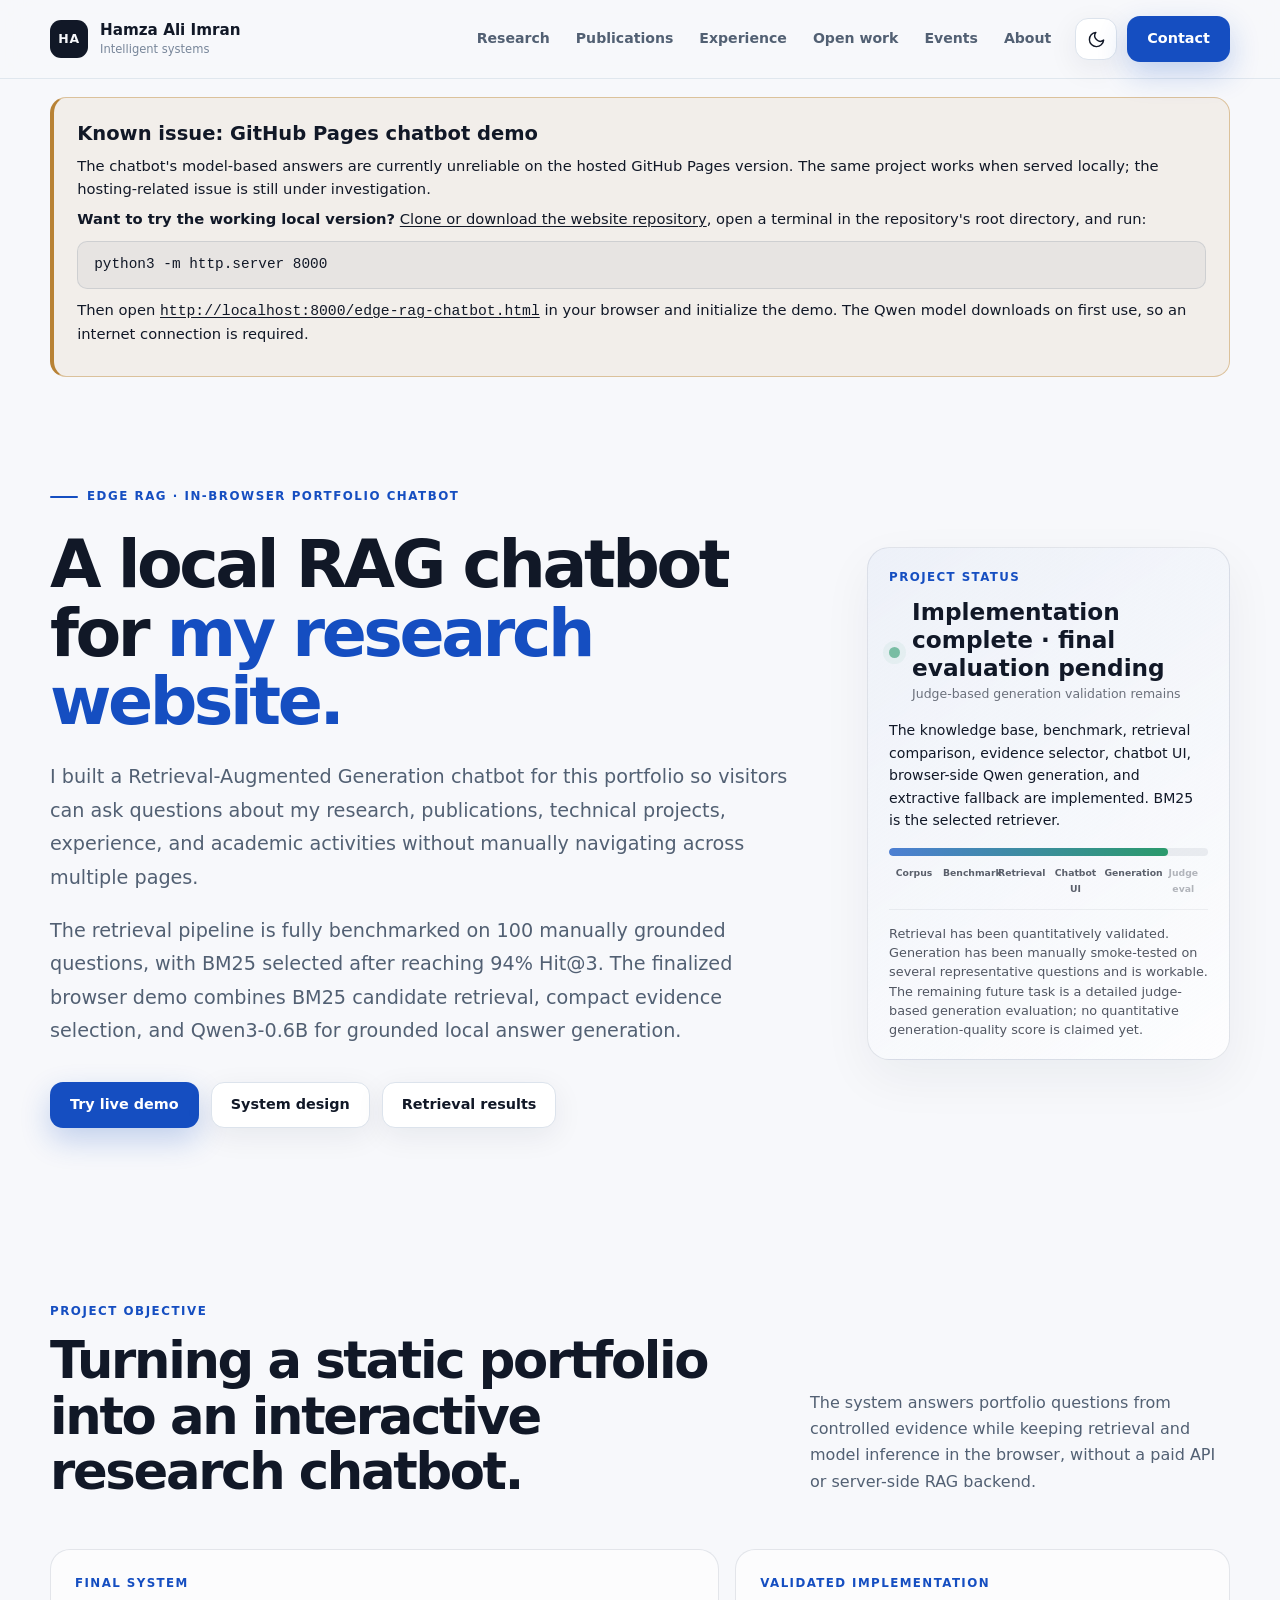
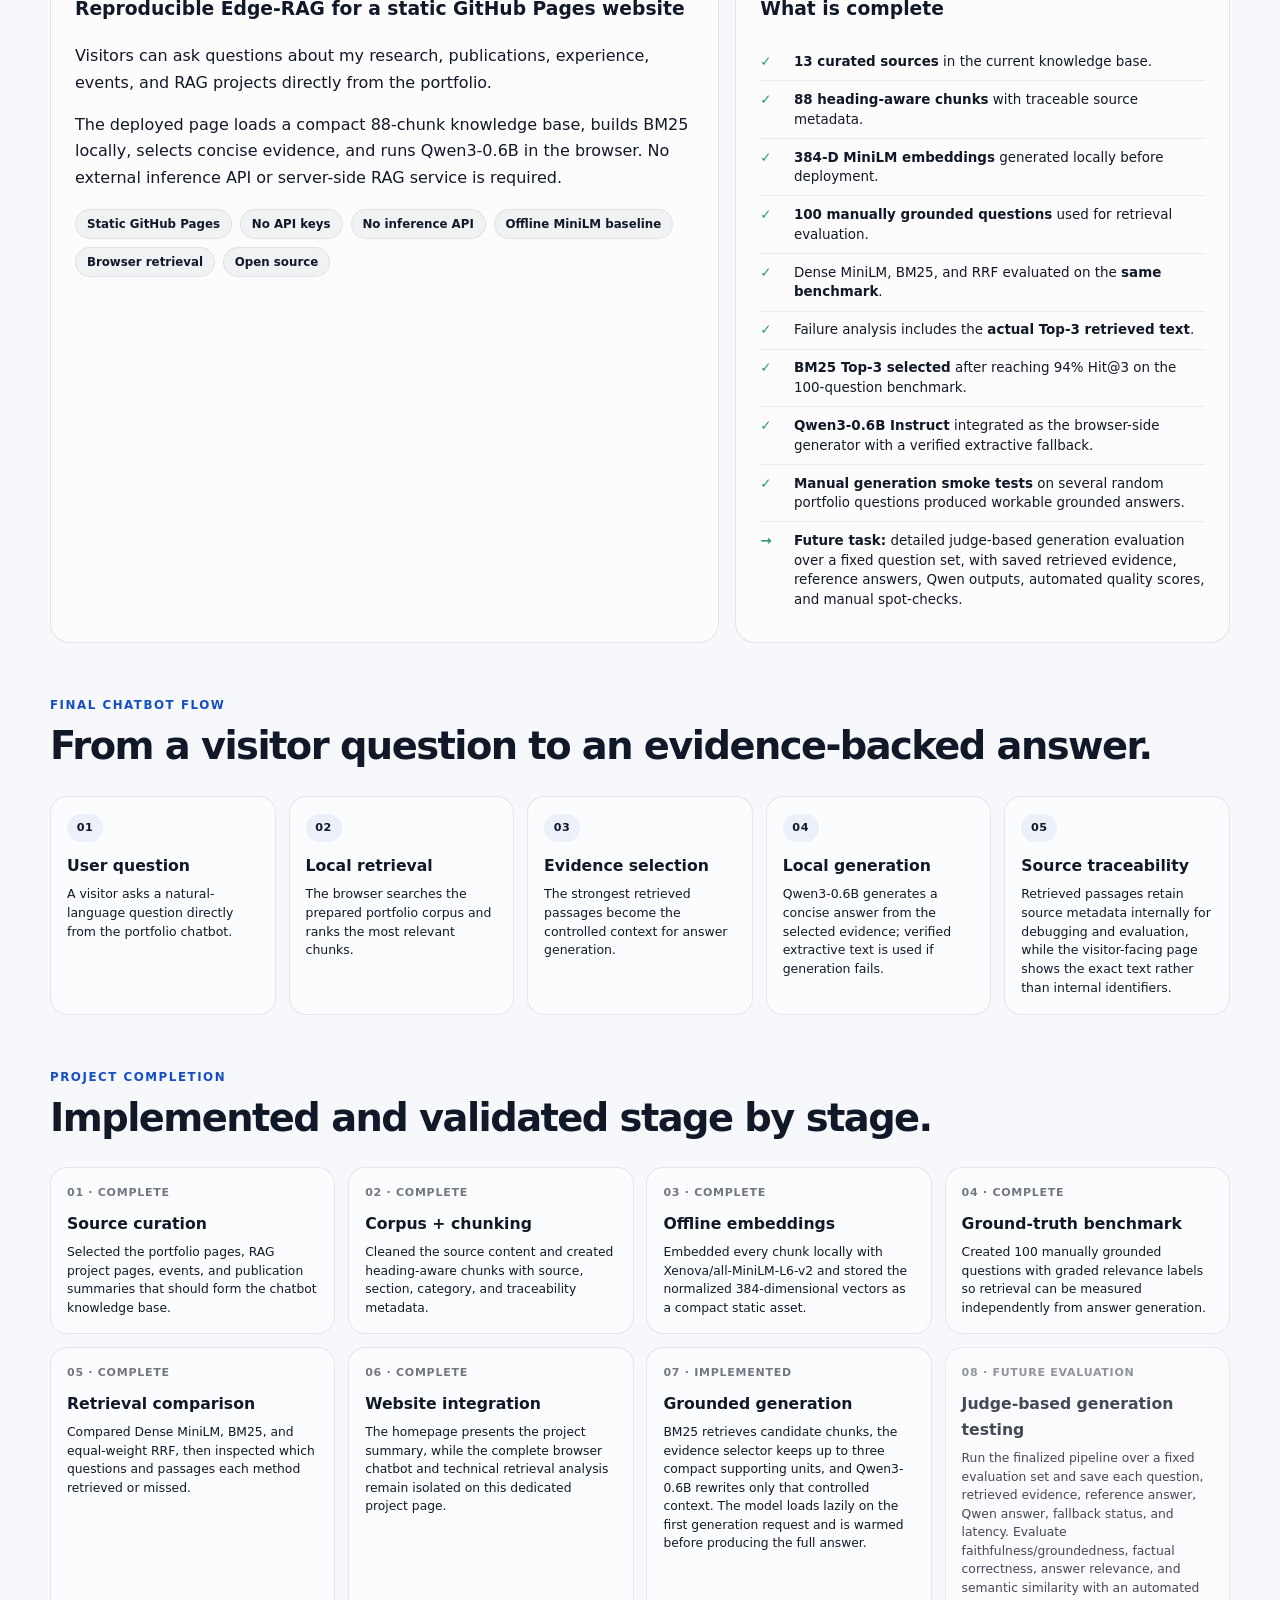
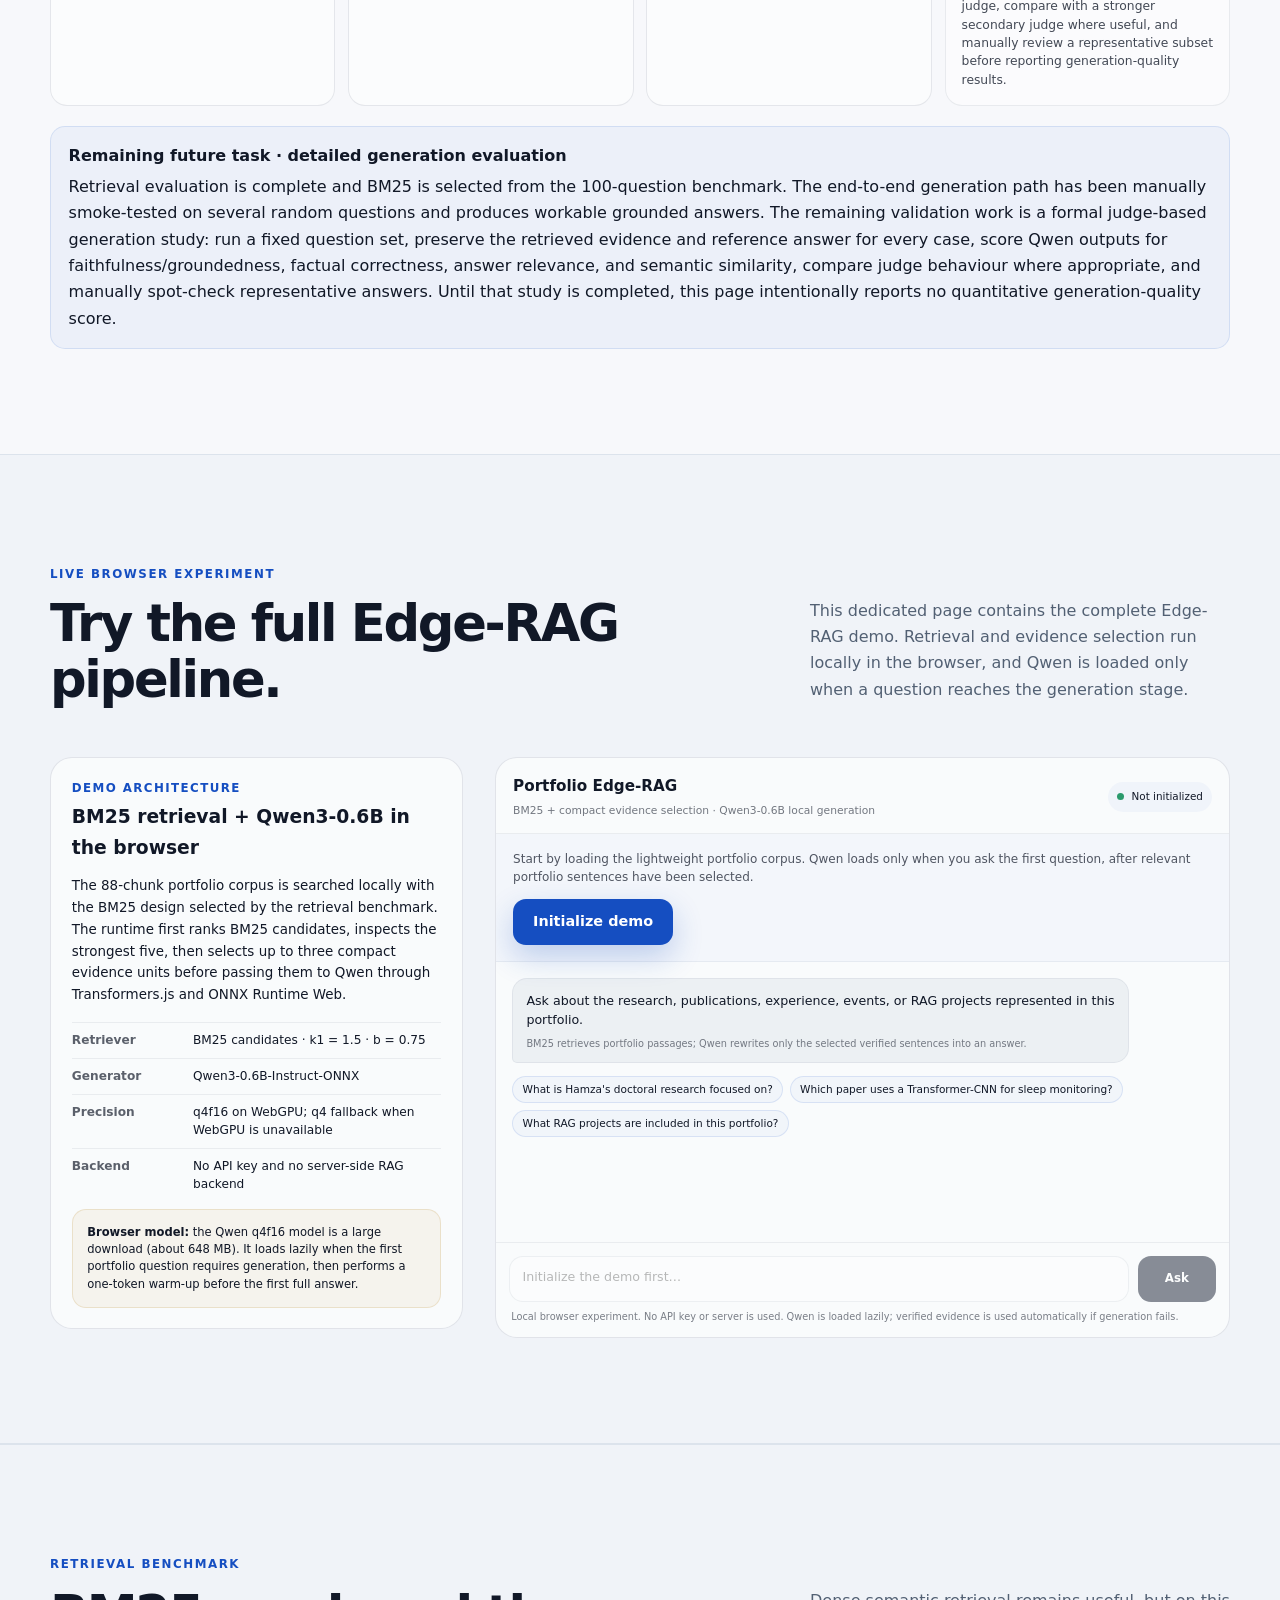
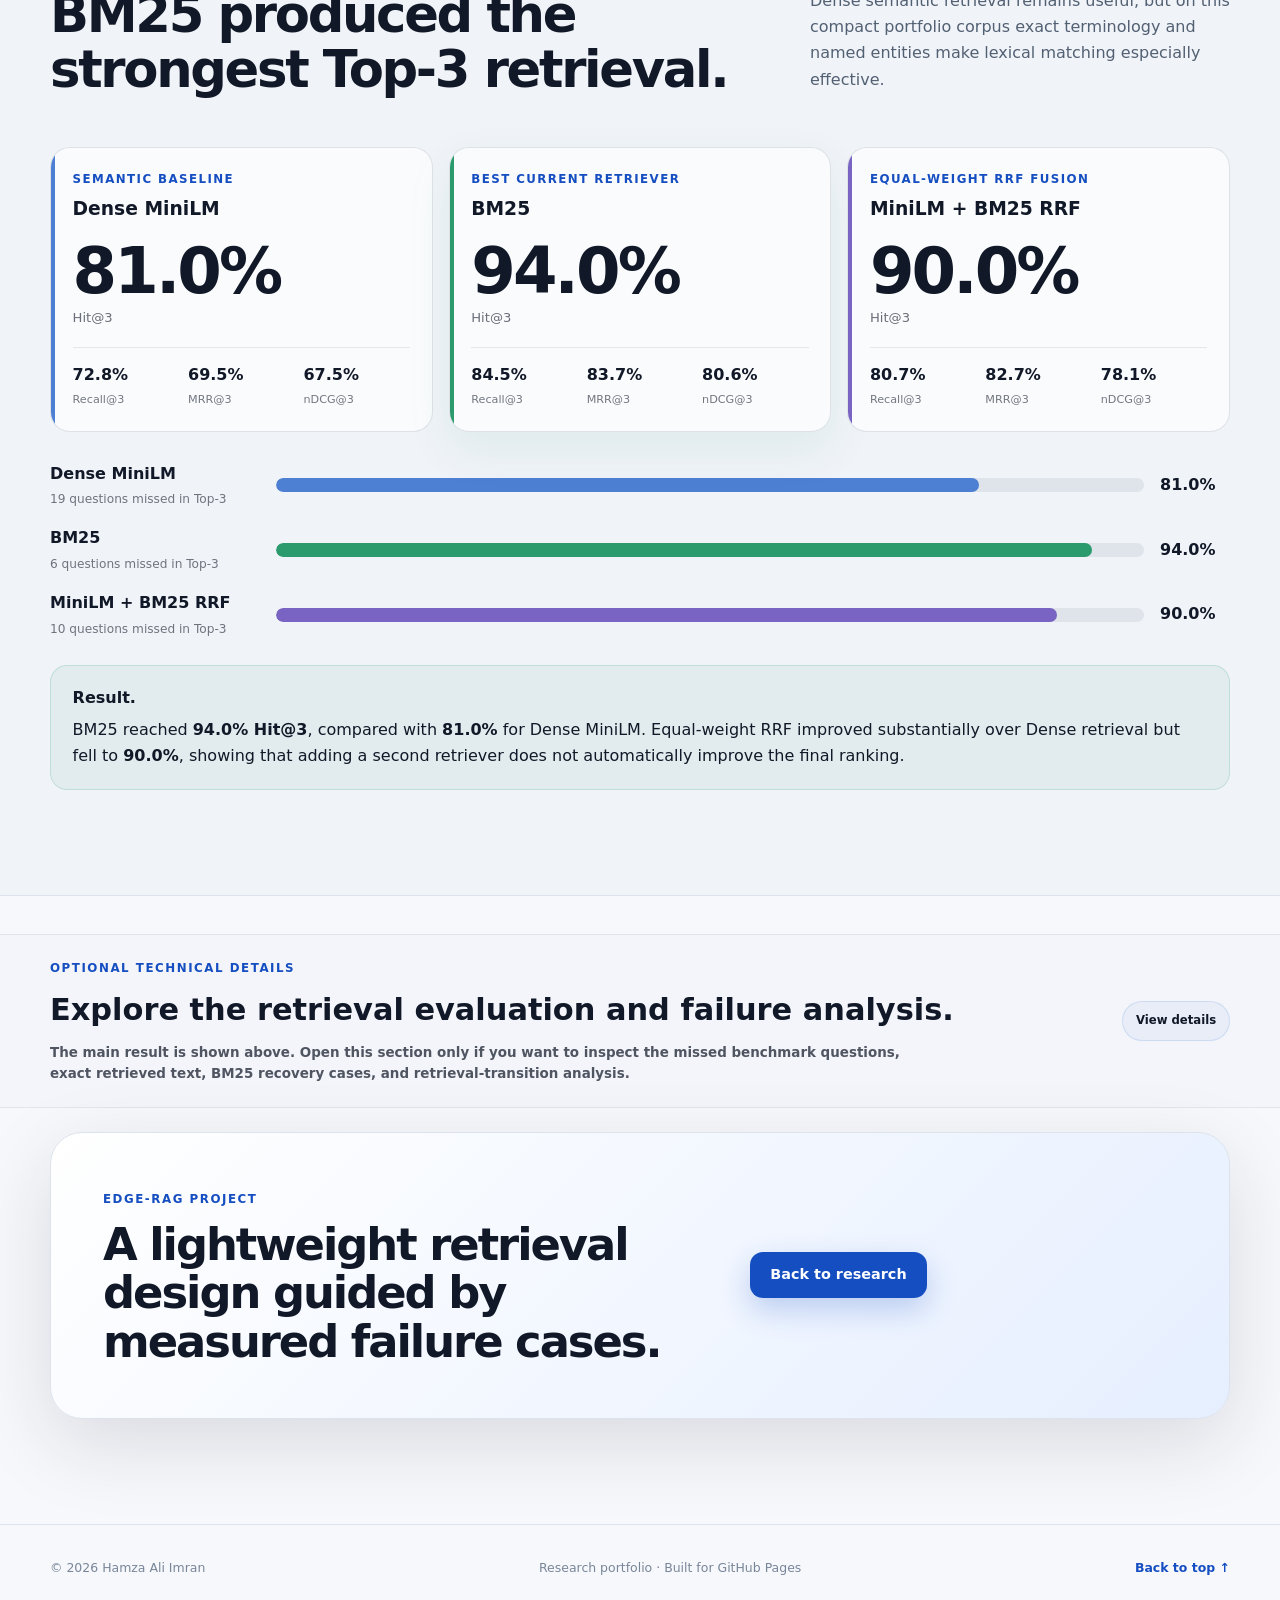
==== commit ff66cb8e: "Restore previous portfolio and retain Rotterdam Events entry" ====
--- a/edge-rag-chatbot.html
+++ b/edge-rag-chatbot.html
@@ -1864,7 +1864,17 @@
   </header>
 
   <main id="main">
-
+    <aside class="edge-deployment-notice" aria-labelledby="edge-deployment-title">
+      <div class="shell">
+        <div class="edge-deployment-notice__inner">
+          <h2 id="edge-deployment-title">Known issue: GitHub Pages chatbot demo</h2>
+          <p>The chatbot's model-based answers are currently unreliable on the hosted GitHub Pages version. The same project works when served locally; the hosting-related issue is still under investigation.</p>
+          <p><strong>Want to try the working local version?</strong> <a href="https://github.com/engrhamzaaliimran/engrhamzaaliimran.github.io">Clone or download the website repository</a>, open a terminal in the repository's root directory, and run:</p>
+          <pre><code>python3 -m http.server 8000</code></pre>
+          <p>Then open <a href="http://localhost:8000/edge-rag-chatbot.html"><code>http://localhost:8000/edge-rag-chatbot.html</code></a> in your browser and initialize the demo. The Qwen model downloads on first use, so an internet connection is required.</p>
+        </div>
+      </div>
+    </aside>
 
     <section class="eval-hero section">
       <div class="shell eval-hero-grid">
@@ -1884,9 +1894,8 @@
             retrieval, compact evidence selection, and Qwen3-0.6B for grounded local answer generation.
           </p>
 
-          <details id="worked-example"><summary><strong>Inspect a benchmark question: What is the focus of Hamza’s doctoral research?</strong></summary><p>BM25 ranked an event summary first. The second passage described excitation strategies and impedance modelling for MOS gas sensors. The third described frequency-domain impedance and model-based representations. The benchmark labels mark the second and third passages relevant, making this a successful top-three retrieval even though the first result missed.</p><a href="#doctoral-passages">Read the recorded passages below</a></details>
-<div class="hero-actions">
-            <a class="button button-primary" href="#live-demo">Open chatbot demo</a>
+          <div class="hero-actions">
+            <a class="button button-primary" href="#live-demo">Try live demo</a>
             <a class="button button-secondary" href="#project">System design</a>
             <a class="button button-secondary" href="#results">Retrieval results</a>
           </div>
@@ -2105,18 +2114,7 @@
 
 
 
-        <aside class="edge-deployment-notice" aria-labelledby="edge-deployment-title">
-      <div class="shell">
-        <div class="edge-deployment-notice__inner">
-          <h2 id="edge-deployment-title">Known issue: GitHub Pages chatbot demo</h2>
-          <p>The chatbot's model-based answers are currently unreliable on the hosted GitHub Pages version. The same project works when served locally; the hosting-related issue is still under investigation.</p>
-          <p><strong>Want to try the working local version?</strong> <a href="https://github.com/engrhamzaaliimran/engrhamzaaliimran.github.io">Clone or download the website repository</a>, open a terminal in the repository's root directory, and run:</p>
-          <pre><code>python3 -m http.server 8000</code></pre>
-          <p>Then open <a href="http://localhost:8000/edge-rag-chatbot.html"><code>http://localhost:8000/edge-rag-chatbot.html</code></a> in your browser and initialize the demo. The Qwen model downloads on first use, so an internet connection is required.</p>
-        </div>
-      </div>
-    </aside>
-<section class="section section-tint edge-demo-section" id="live-demo">
+    <section class="section section-tint edge-demo-section" id="live-demo">
       <div class="shell">
         <div class="section-heading reveal">
           <div>
@@ -2351,7 +2349,7 @@
             </div>
             
       <details class="retrieval-detail">
-        <summary id="doctoral-passages">Show Top-3 retrieved text</summary>
+        <summary>Show Top-3 retrieved text</summary>
         <div class="retrieval-method-grid">
           
           <div class="retrieval-method">
--- a/assets/style.css
+++ b/assets/style.css
@@ -356,8 +356,9 @@
   padding: 0 0 15px;
   border-bottom: 2px solid color-mix(in srgb, var(--accent) 55%, var(--line));
 }
-.publication-list + .publication-group-heading {
+.publication-group-heading.wearable-group {
   margin-top: 64px;
+  border-bottom-color: color-mix(in srgb, var(--primary) 58%, var(--line));
 }
 .publication-group-heading span {
   color: var(--muted);
@@ -1077,7 +1078,3 @@
 @media (max-width: 600px) {
   .hero-copy h1 { font-size: clamp(1.95rem, 8vw, 2.8rem); }
 }
-
-.featured-links { display:grid; grid-template-columns:repeat(auto-fit,minmax(min(100%,15rem),1fr)); gap:2rem; }
-.featured-links article { border-top:2px solid var(--line); padding-top:1rem; }
-.featured-links h3 a { color:var(--primary); }
